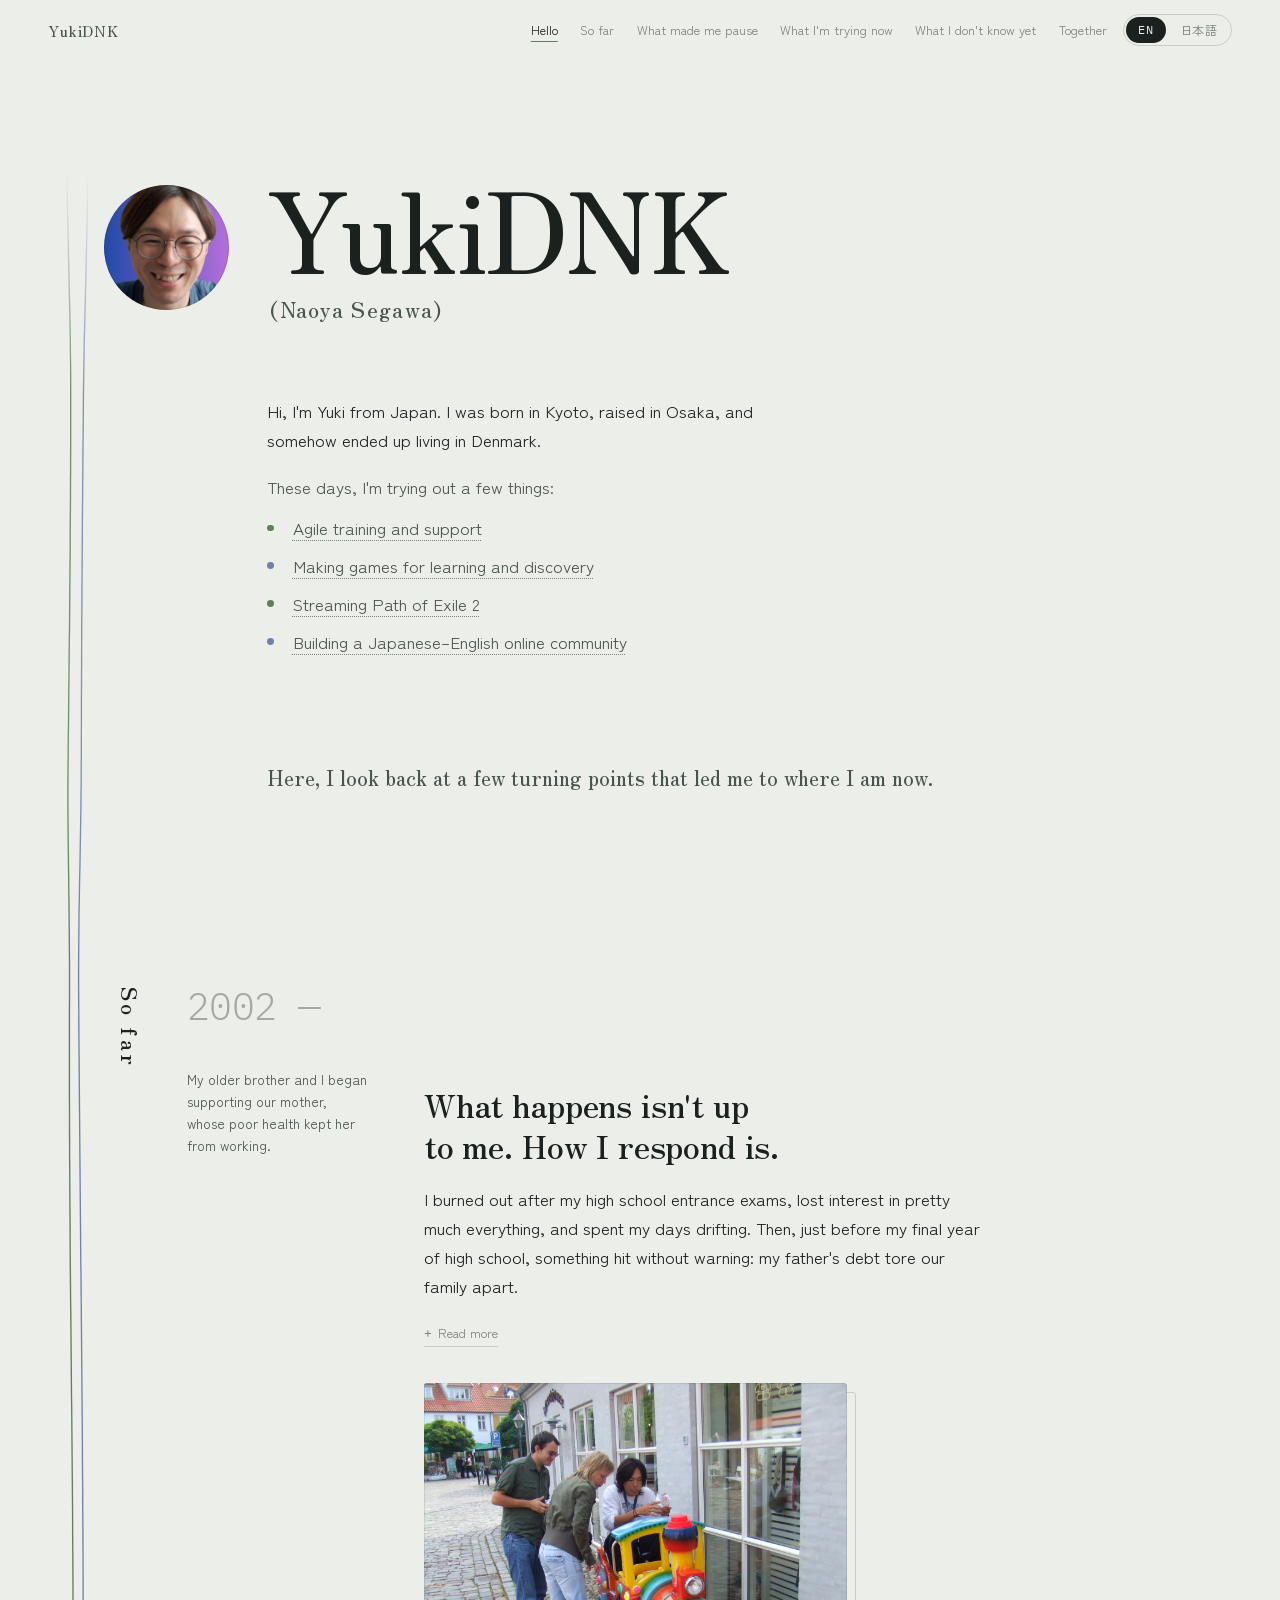
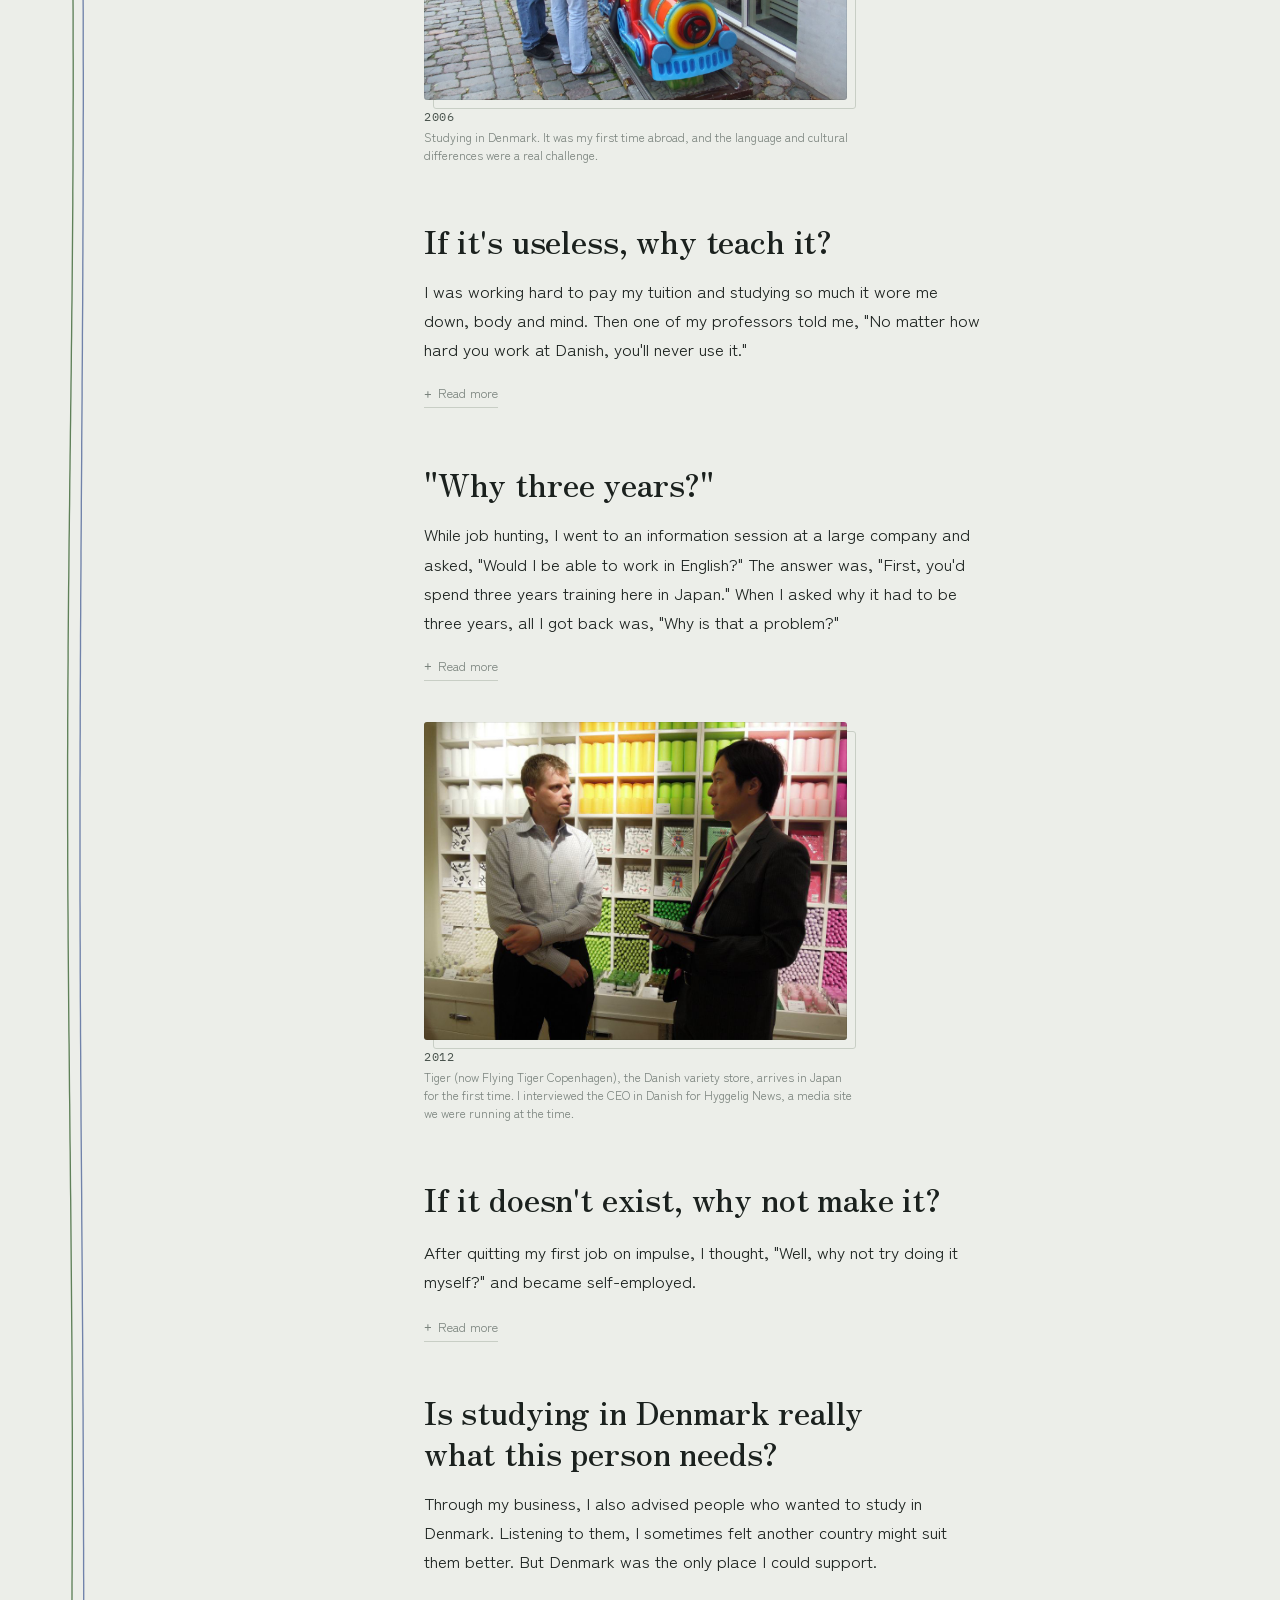
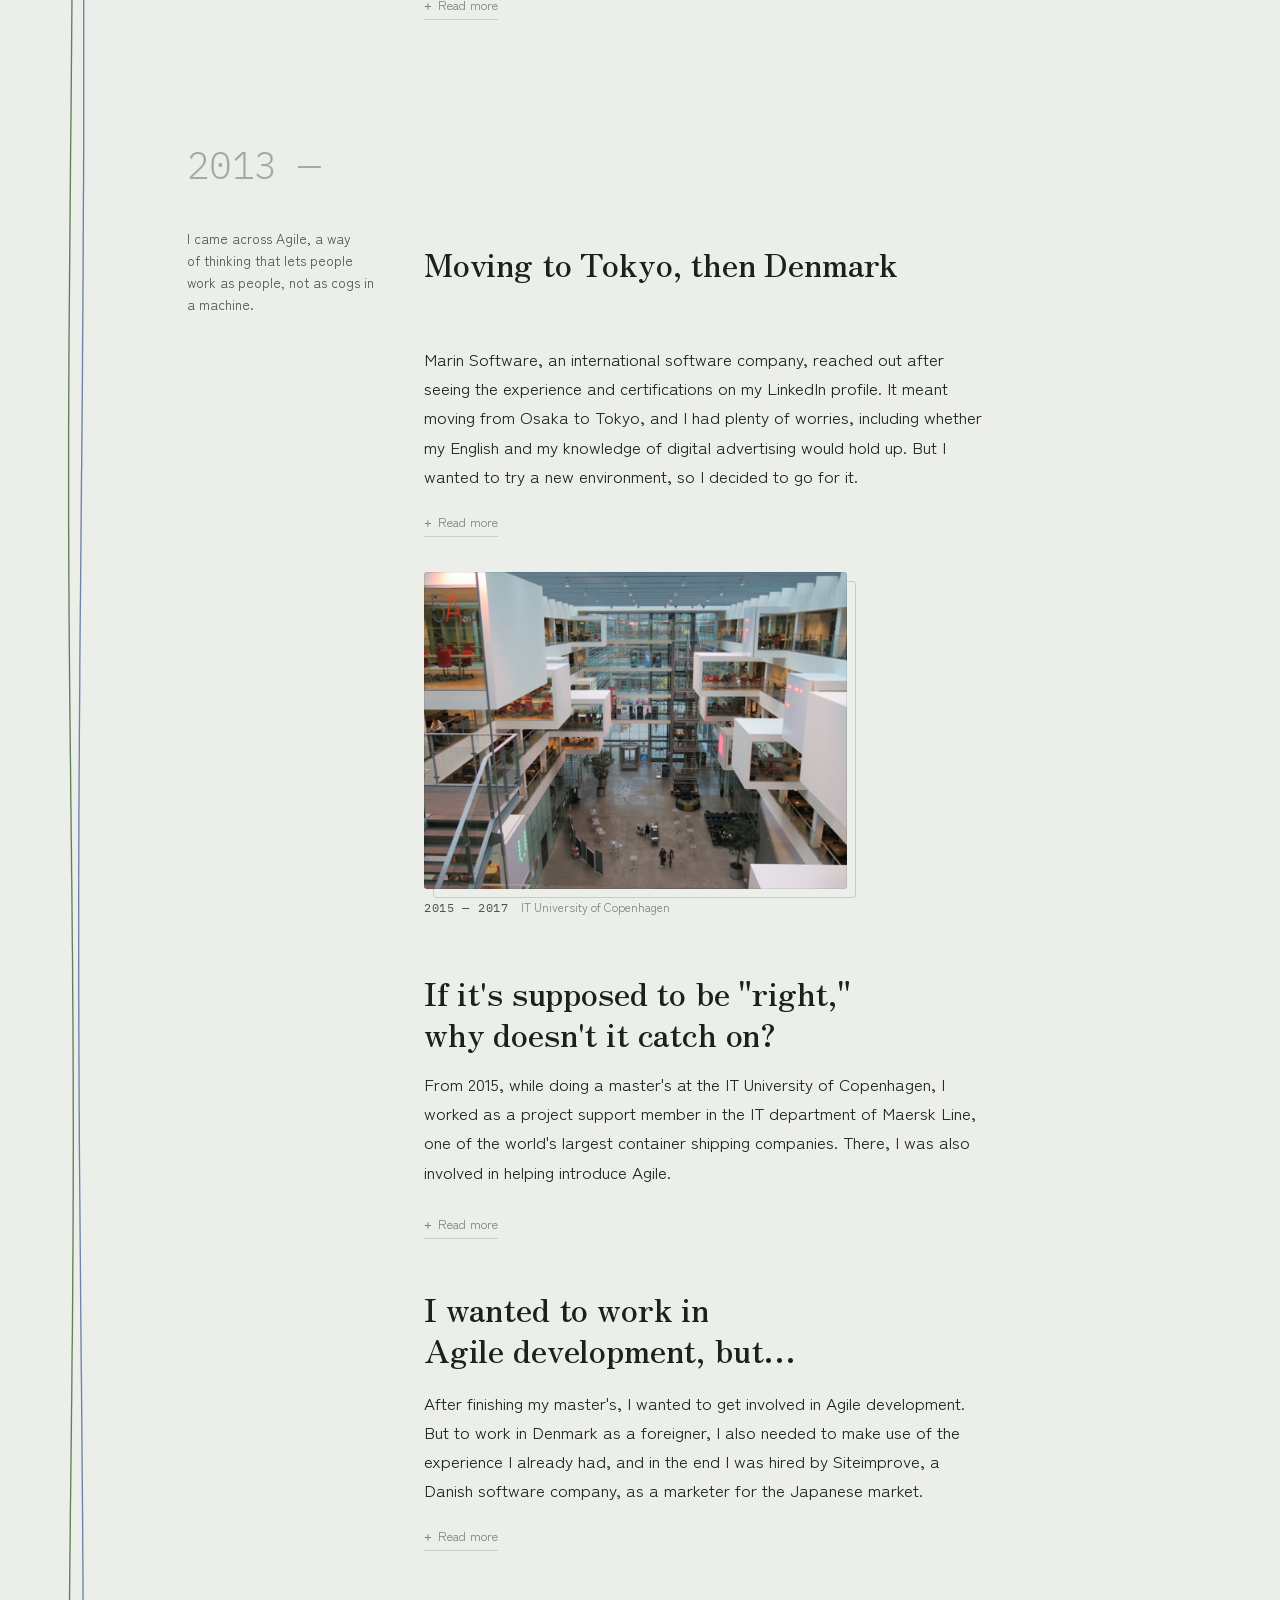
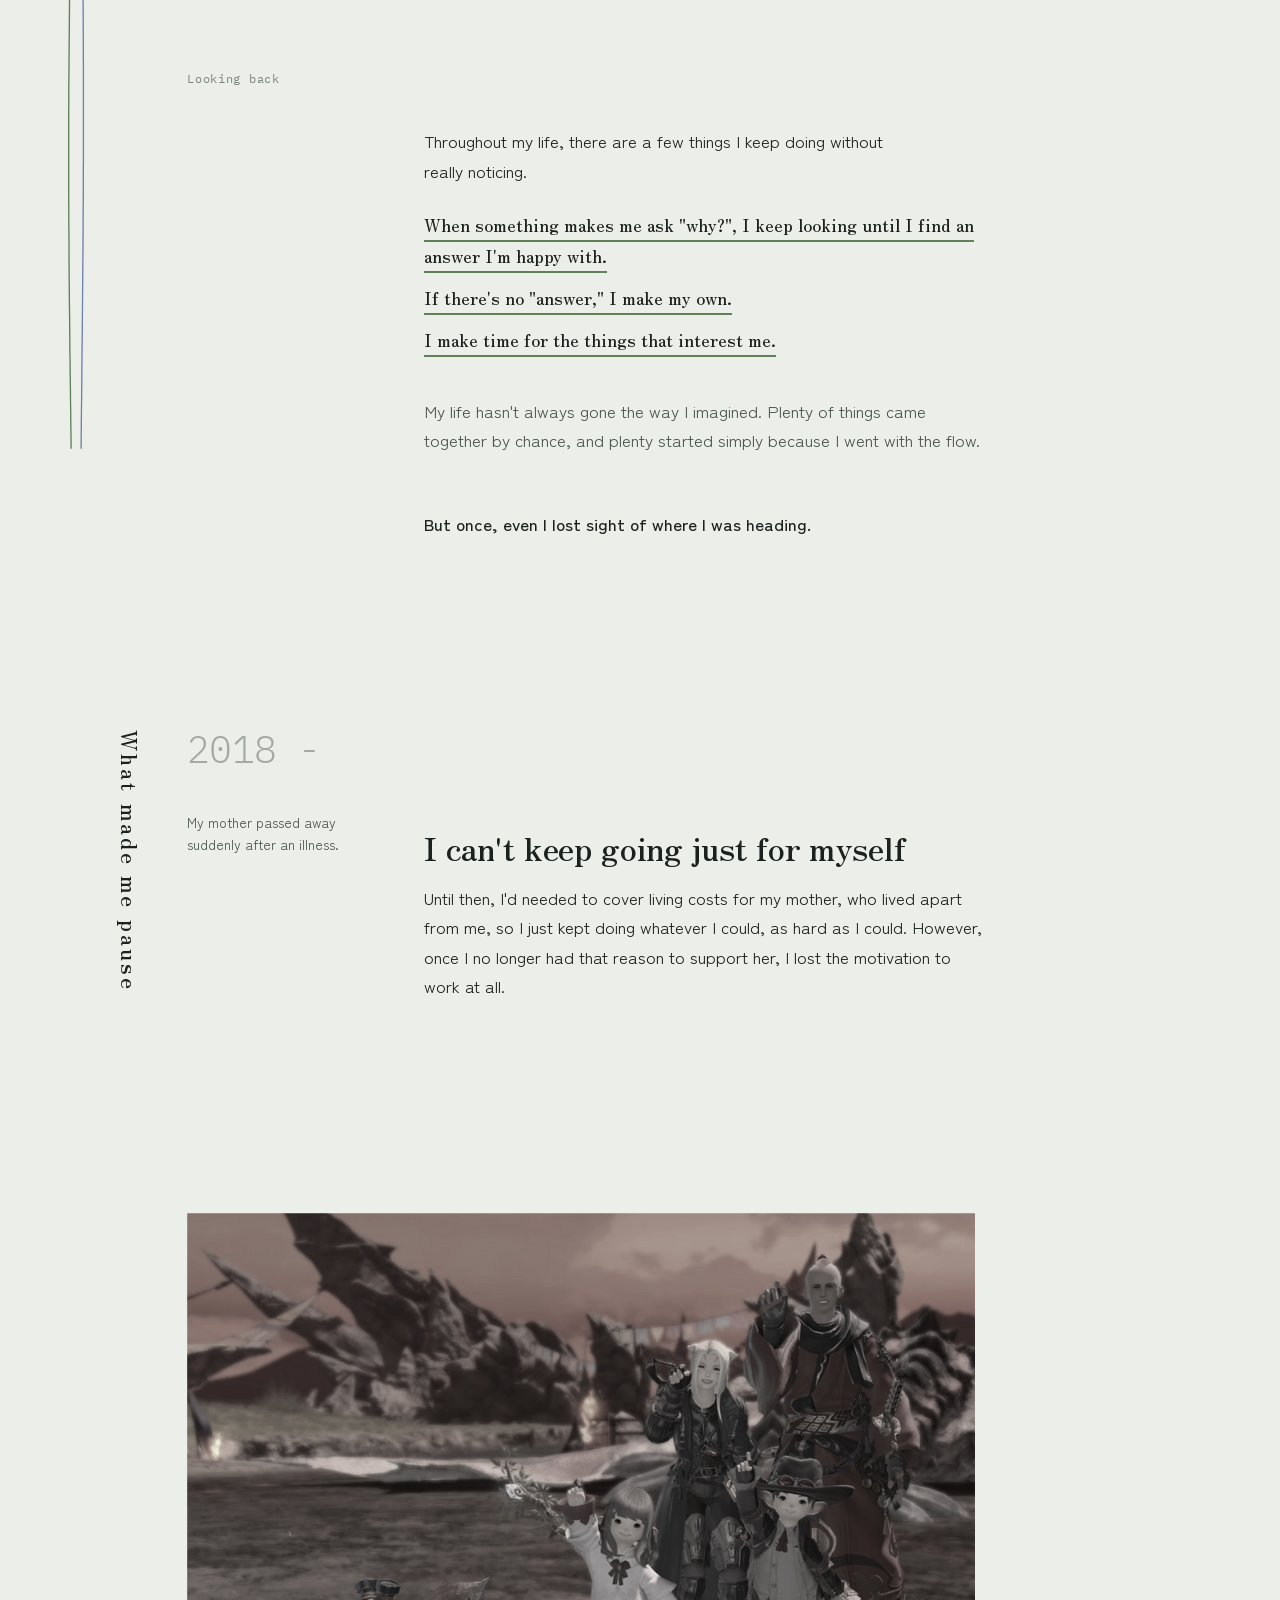
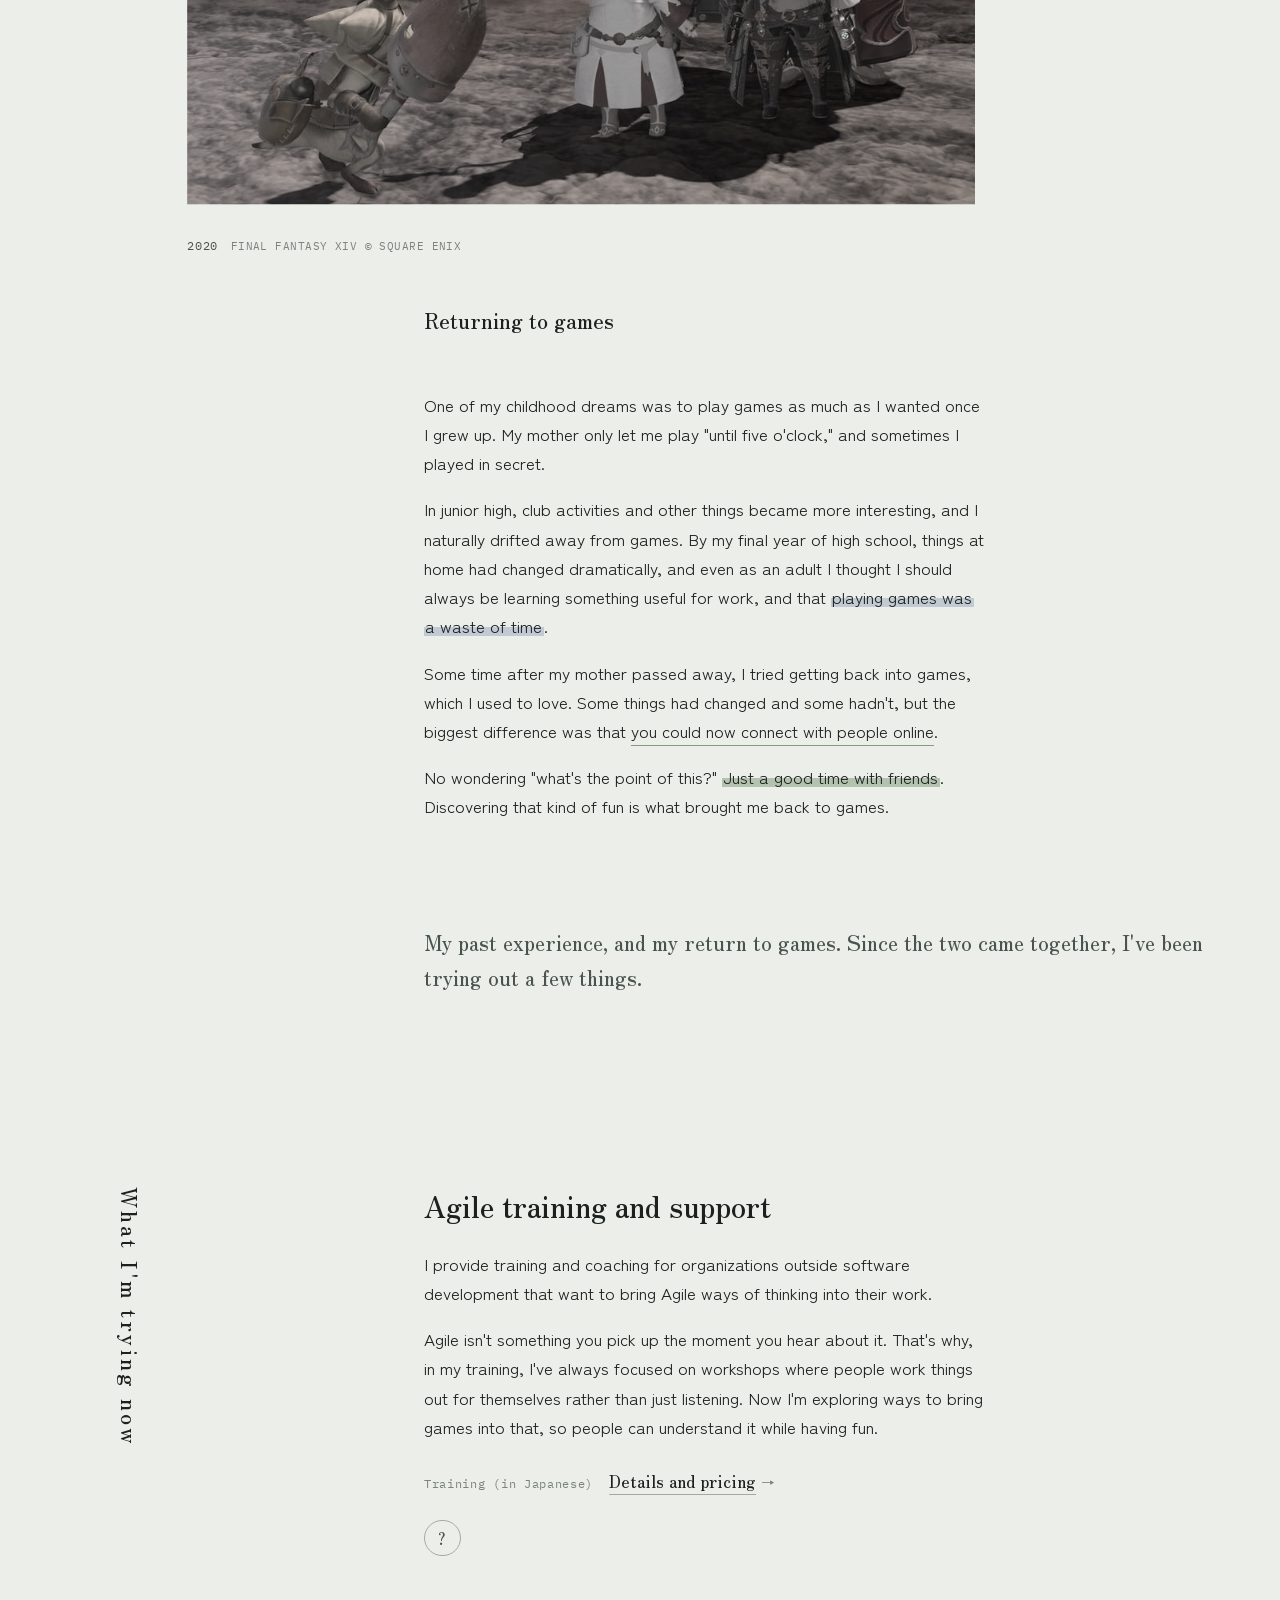
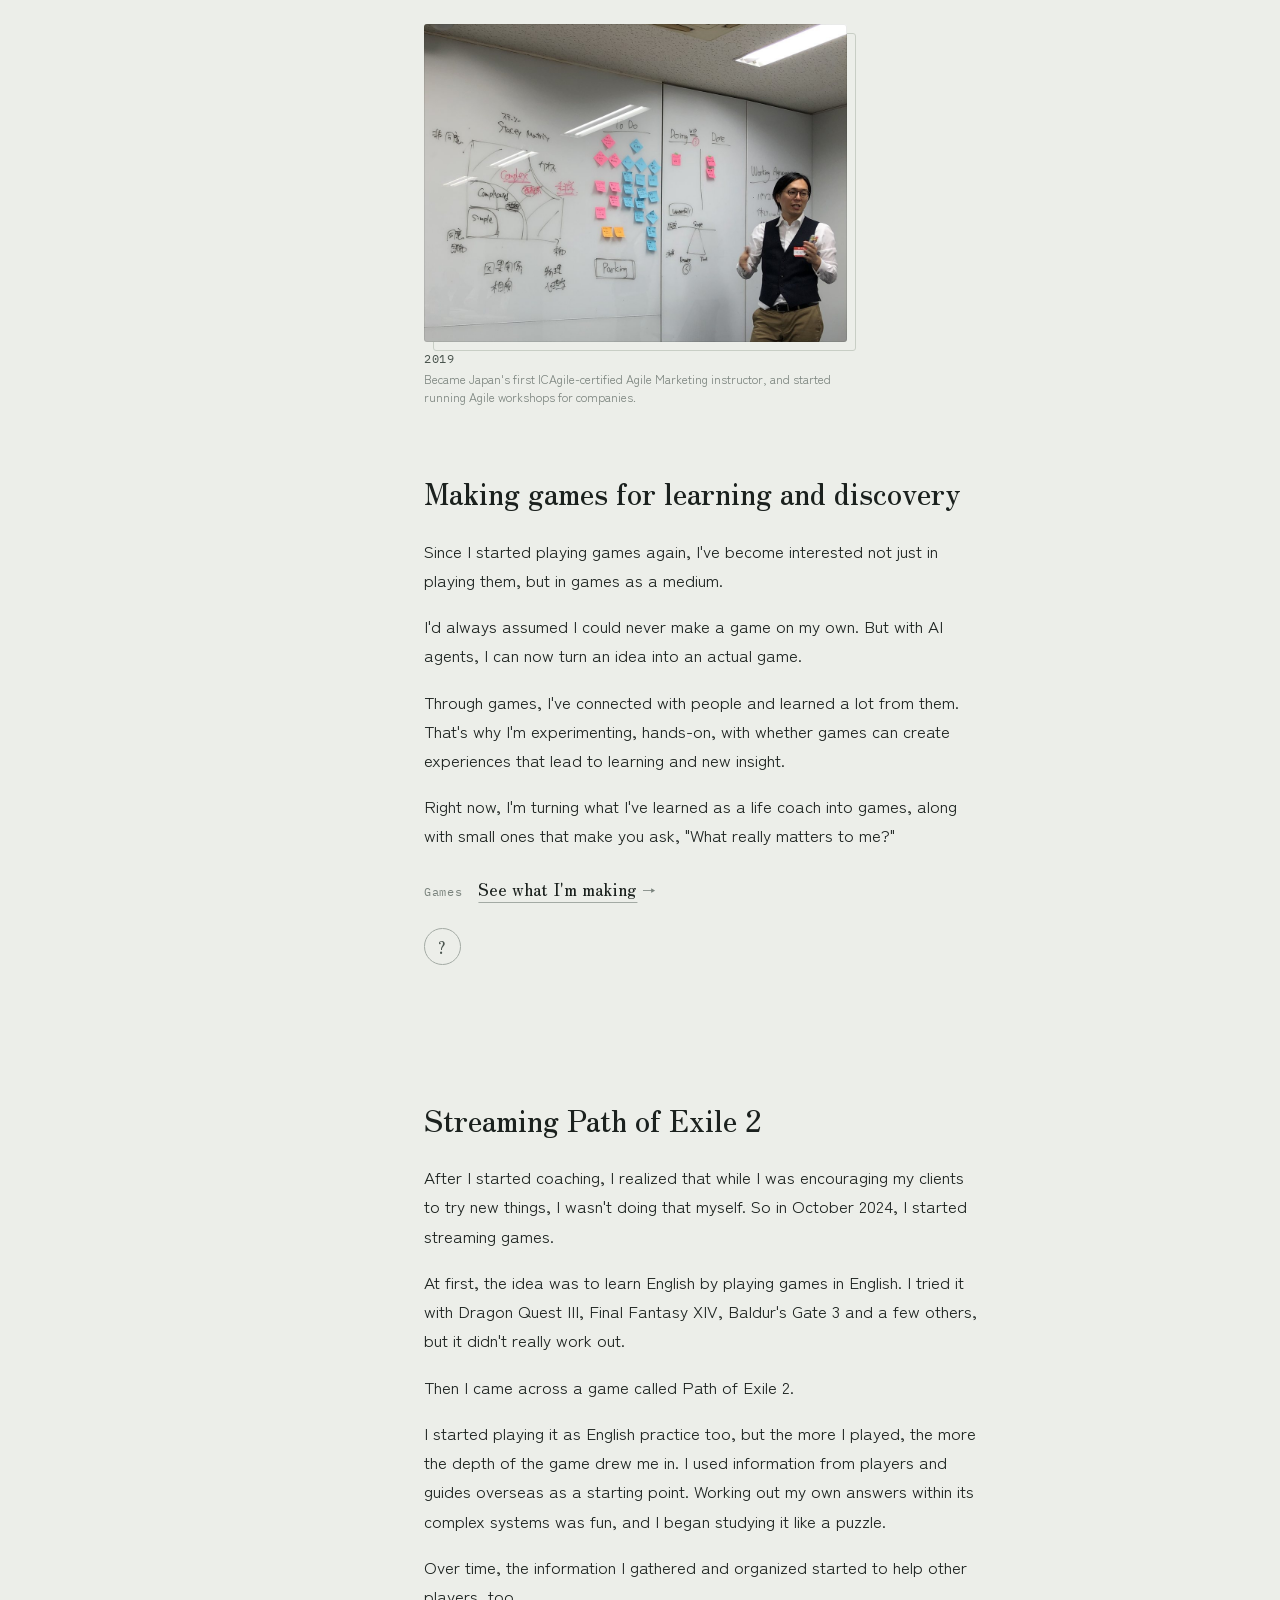
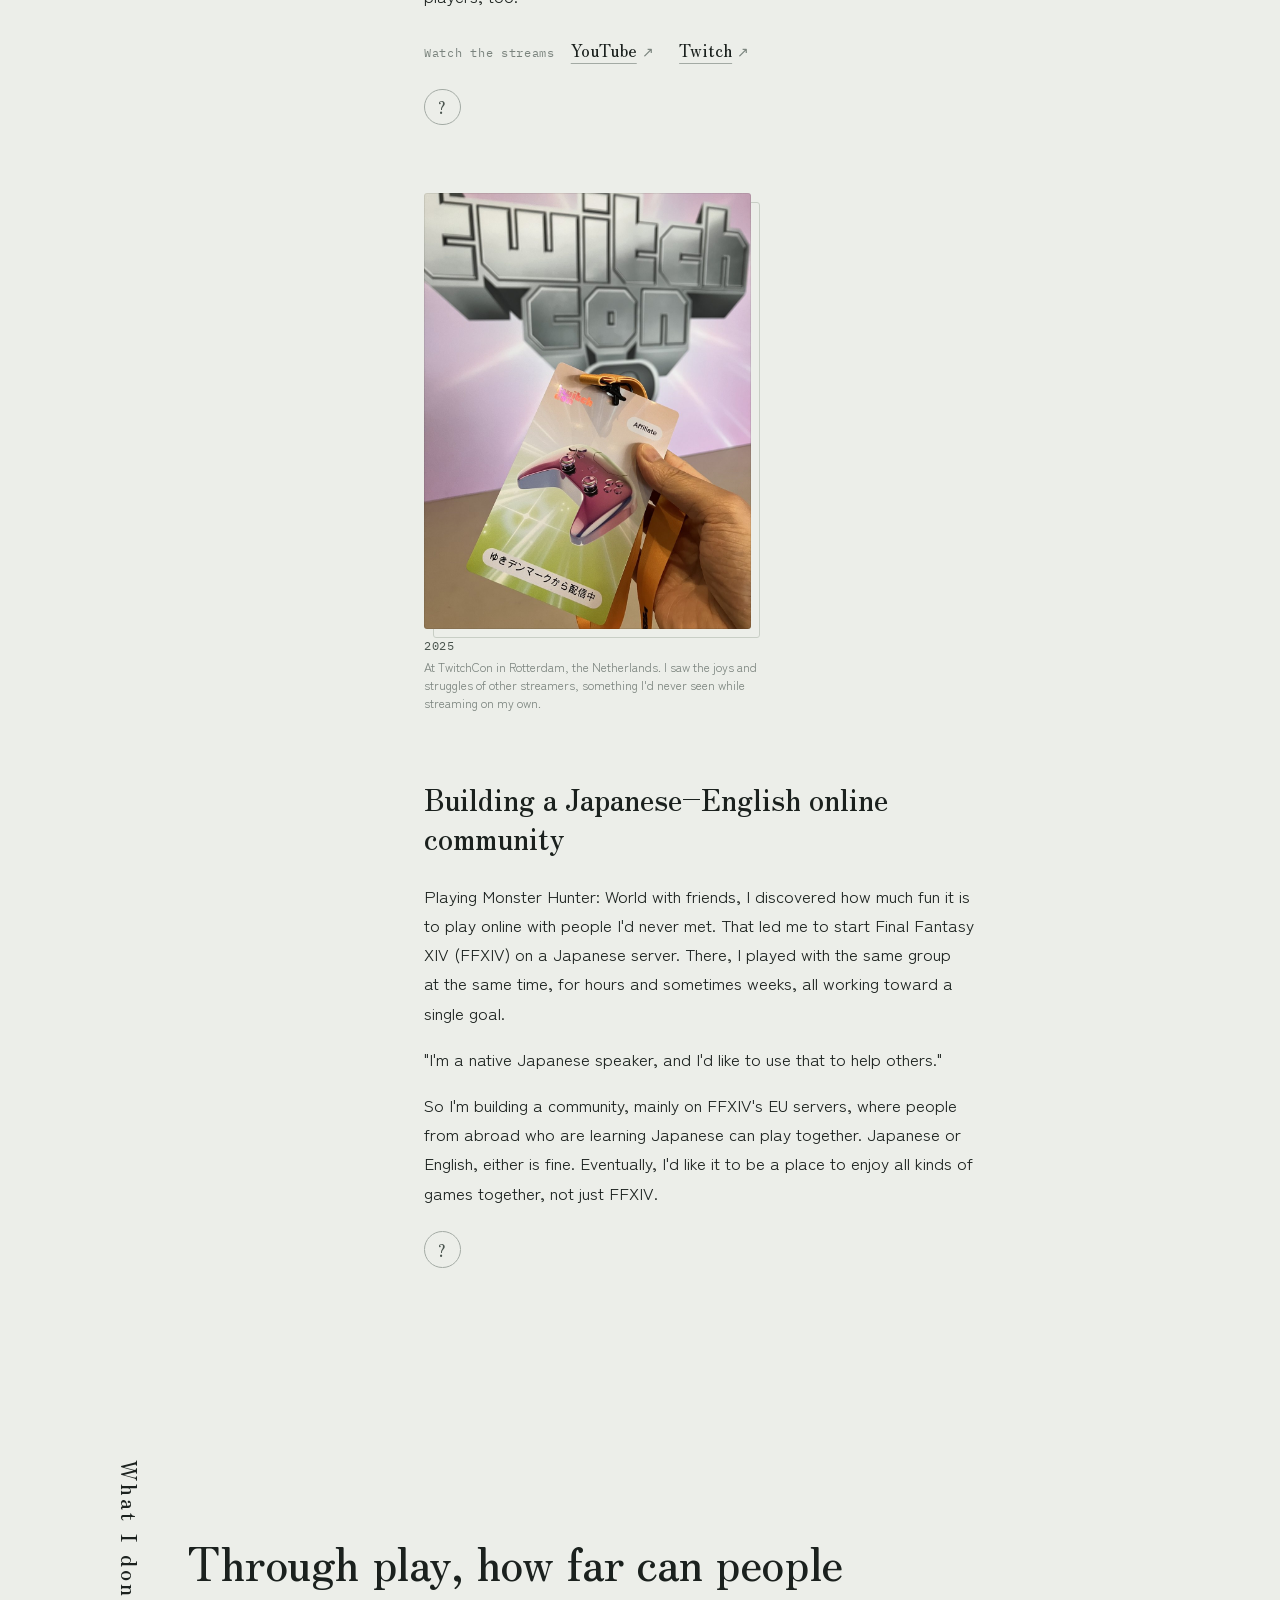
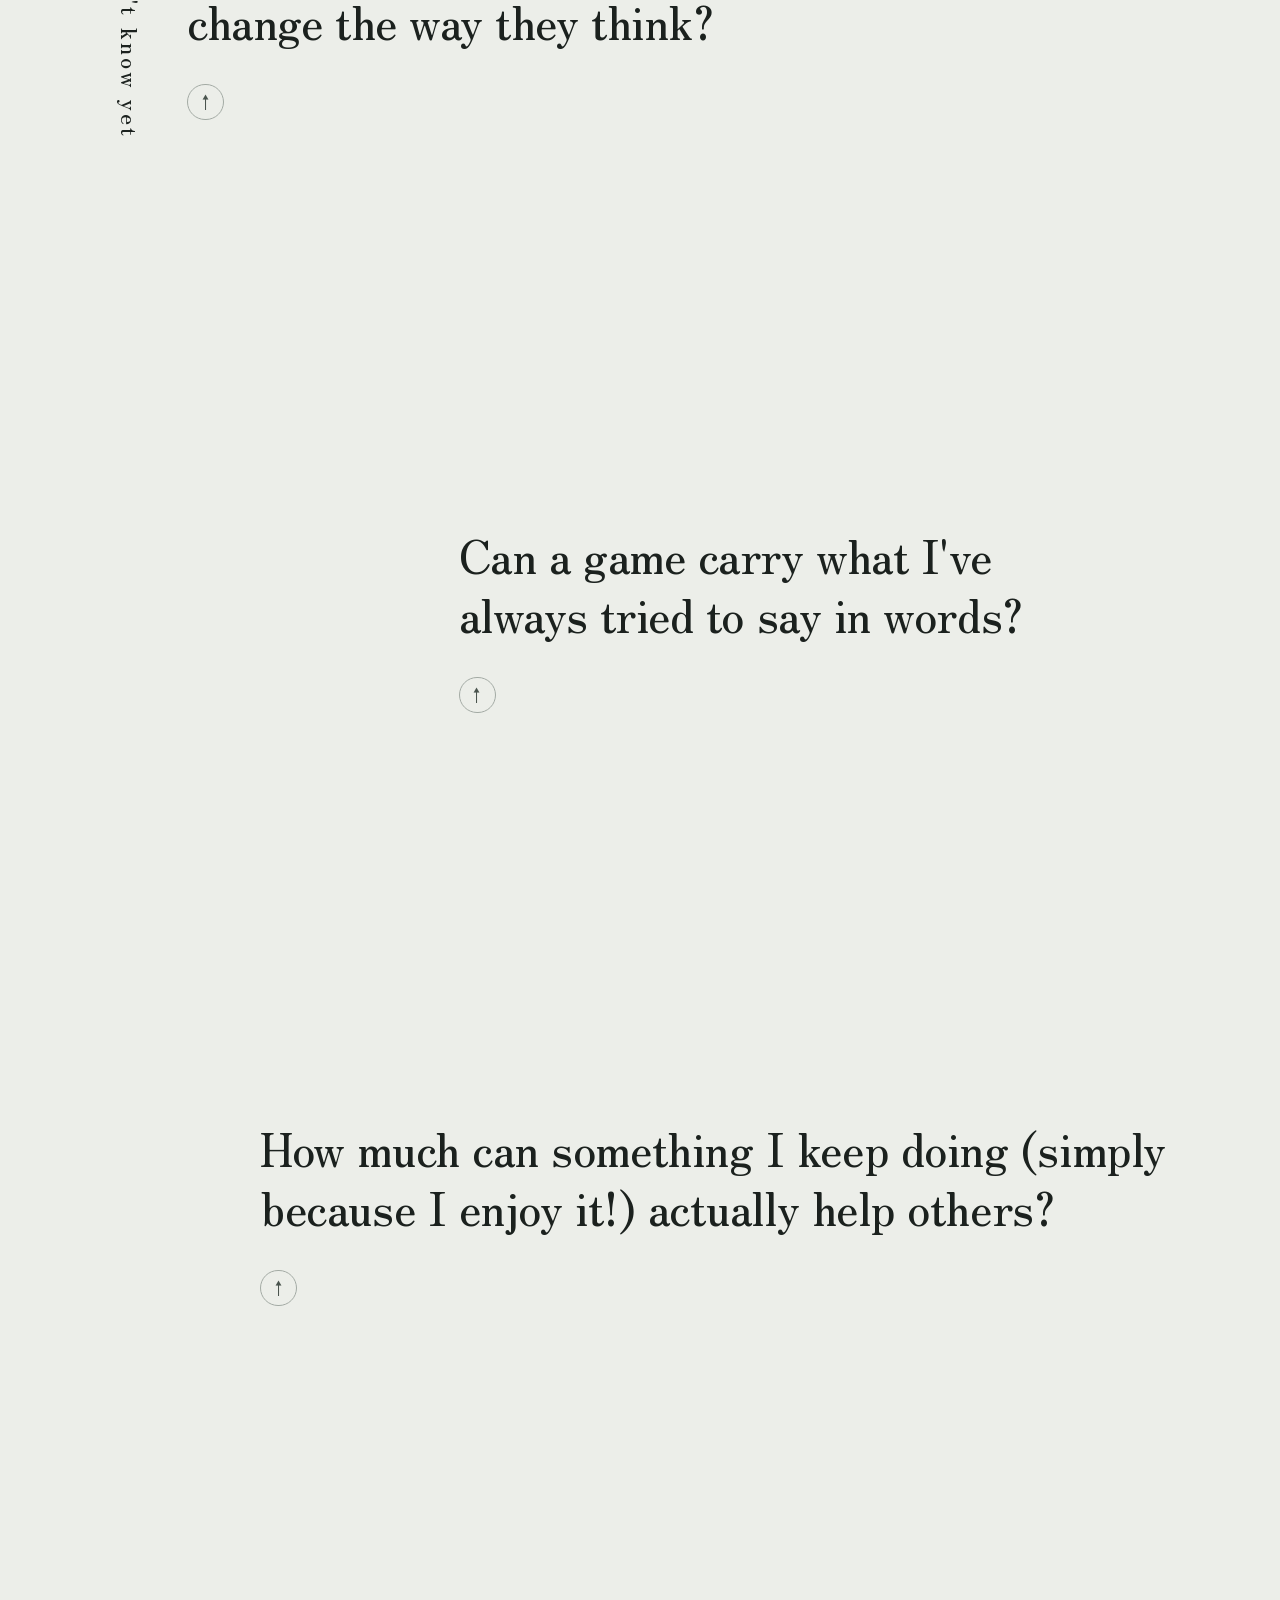
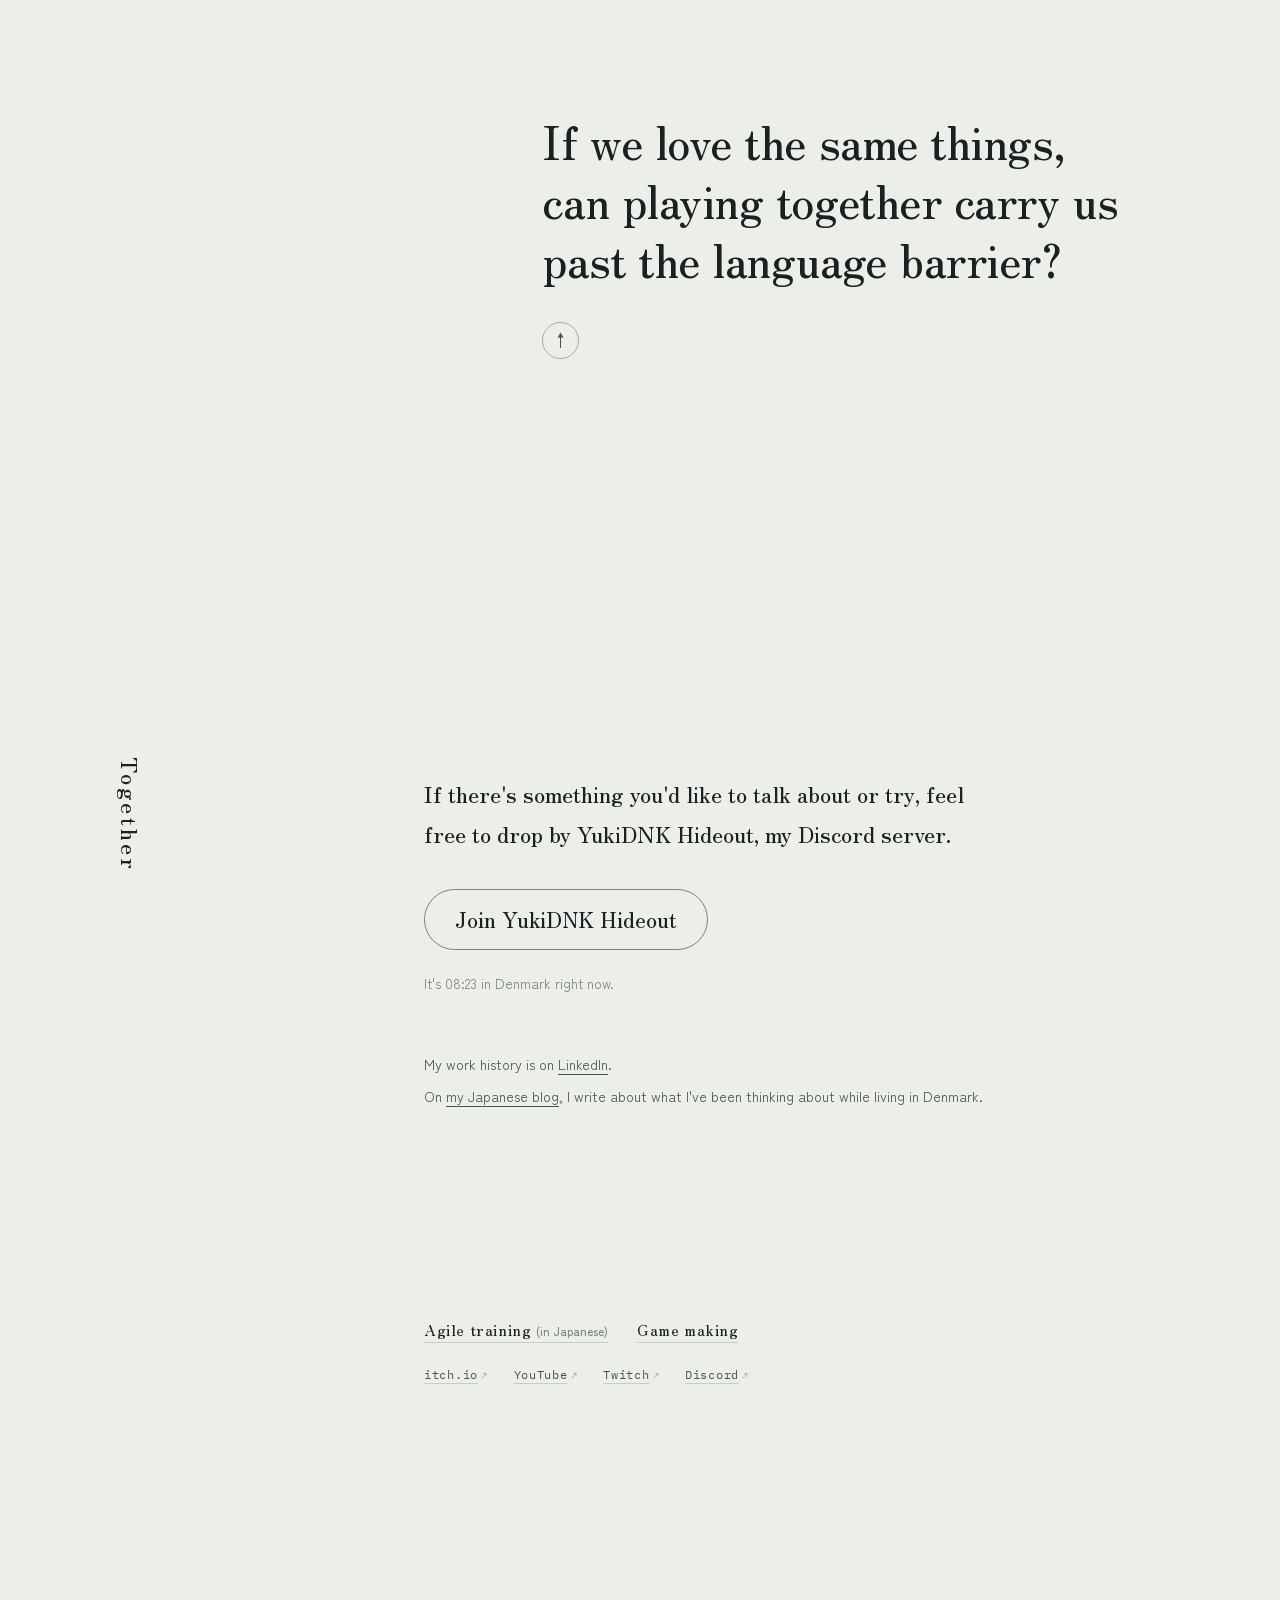
==== index.html @ 58c45dcc "テキスト修正" ====
<!doctype html>
<html lang="en" data-lang="en">
<head>
<meta charset="utf-8">
<meta name="viewport" content="width=device-width, initial-scale=1, viewport-fit=cover">
<title>YukiDNK</title>
<meta name="description" content="デンマーク在住、YukiDNKのウェブサイト。YukiDNK's website. Based in Denmark. Agile training, game making, streaming, and building a Japanese–English community.">
<meta property="og:type" content="website">
<meta property="og:site_name" content="YukiDNK">
<meta property="og:locale" content="ja_JP">
<meta property="og:locale:alternate" content="en_US">
<meta property="og:title" content="YukiDNK">
<meta property="og:description" content="デンマーク在住、YukiDNKのウェブサイト。YukiDNK's website. Based in Denmark. Agile training, game making, streaming, and building a Japanese–English community.">
<meta property="og:url" content="https://yukidnk.github.io/">
<meta property="og:image" content="https://yukidnk.github.io/assets/img/yukidnk-og.png">
<meta property="og:image:width" content="1200">
<meta property="og:image:height" content="630">
<meta property="og:image:alt" content="YukiDNK">
<meta name="twitter:card" content="summary_large_image">
<link rel="icon" type="image/png" sizes="64x64" href="assets/img/yukidnk-favicon.png">
<link rel="icon" type="image/png" sizes="192x192" href="assets/img/yukidnk-favicon-192.png">
<link rel="apple-touch-icon" sizes="180x180" href="assets/img/yukidnk-apple-touch.png">
<link rel="preconnect" href="https://fonts.googleapis.com">
<link rel="preconnect" href="https://fonts.gstatic.com" crossorigin>
<link rel="stylesheet" href="https://fonts.googleapis.com/css2?family=IBM+Plex+Mono:wght@300;400&family=Zen+Kaku+Gothic+New:wght@400;500;700&family=Zen+Old+Mincho:wght@500;600&display=swap">
<link rel="stylesheet" href="assets/css/style.css">
<script>(function(){var l=null;try{l=localStorage.getItem('ns-lang')}catch(e){}if(l!=='ja'&&l!=='en'){l='en'}var r=document.documentElement;r.setAttribute('data-lang',l);r.lang=l;})();</script>
<script src="assets/js/main.js" defer></script>
</head>
<body>

<header class="top" id="top">
  <a class="mark" href="#now">YukiDNK</a>
  <nav class="toc" aria-label="Sections">
    <button class="toc-btn" type="button" aria-expanded="false" aria-controls="toc-list"><span lang="ja">目次</span><span lang="en">Contents</span></button>
    <ol class="toc-list" id="toc-list">
      <li><a href="#now"><span lang="ja">はじめに</span><span lang="en">Hello</span></a></li>
      <li><a href="#so-far"><span lang="ja">これまで</span><span lang="en">So far</span></a></li>
      <li><a href="#changed"><span lang="ja">立ち止まるきっかけ</span><span lang="en">What made me pause</span></a></li>
      <li><a href="#trying"><span lang="ja">今、試していること</span><span lang="en">What I'm trying now</span></a></li>
      <li><a href="#unknown"><span lang="ja">まだ分からないこと</span><span lang="en">What I don't know yet</span></a></li>
      <li><a href="#together"><span lang="ja">一緒に</span><span lang="en">Together</span></a></li>
    </ol>
  </nav>
  <div class="lang" role="group" aria-label="Language / 言語">
    <button type="button" data-set-lang="en" aria-pressed="true" lang="en" class="keep">EN</button>
    <button type="button" data-set-lang="ja" aria-pressed="false" lang="ja" class="keep ja">日本語</button>
  </div>
</header>

<div class="story">
<svg class="threads" aria-hidden="true" focusable="false"></svg>

<main>

<!-- ============ SECTION 1　今の自分 ============ -->
<section class="hero" id="now" aria-labelledby="name">

  <div class="hero-grid">
  <img class="avatar" src="assets/img/yukidnk.png" width="300" height="300" alt="YukiDNK" fetchpriority="high">
  <h1 class="name" id="name" data-x=".9" data-sep="40" data-op="0"><span class="hn">YukiDNK</span><span class="rn"><span lang="ja">（瀬川直矢 / Naoya Segawa）</span><span lang="en">(Naoya Segawa)</span></span></h1>


  <div class="lead" lang="ja" data-x=".88" data-sep="26" data-op=".85">
    <p>はじめまして。京都生まれ、大阪育ちで、気づけばデンマークに住んでいるゆきです。</p>
    <p class="now-intro">今はこんなことを試しています。</p>
    <ul class="doing">
      <li><a class="act" href="#agile">アジャイルの研修と支援</a></li>
      <li><a class="act" href="#making">学びや気づきが生まれるゲームづくり</a></li>
      <li><a class="act" href="#poe2">Path of Exile 2の配信</a></li>
      <li><a class="act" href="#community">日英オンラインコミュニティづくり</a></li>
    </ul>
  </div>
  <div class="lead" lang="en" data-x=".88" data-sep="26" data-op=".85">
<p>Hi, I'm Yuki from Japan. I was born in Kyoto, raised in Osaka, and somehow ended up living in Denmark.</p>
    <p class="now-intro">These days, I'm trying out a few things:</p>
    <ul class="doing">
      <li><a class="act" href="#agile">Agile training and support</a></li>
      <li><a class="act" href="#making">Making games for learning and discovery</a></li>
      <li><a class="act" href="#poe2">Streaming Path of Exile 2</a></li>
      <li><a class="act" href="#community">Building a Japanese–English online community</a></li>
    </ul>
  </div>
  </div>

  <p class="handoff" data-x=".88" data-sep="26" data-op=".85"><span lang="ja">ここでは、今の自分につながるいくつかの転機を振り返ってみます。</span><span lang="en">Here, I look back at a few turning points that led me to where I am now.</span></p>
</section>


<!-- ============ SECTION 2　これまで ============ -->
<section class="sec past" id="so-far" aria-labelledby="h-past">
  <h2 class="sh" id="h-past"><span lang="ja">これまで</span><span lang="en">So far</span></h2>
  <div class="sbody">

  <!-- 2-1 -->
  <div class="era grid2" data-sep="9">
    <p class="yr"><span class="yr-n">2002 — </span></p>

    <div class="ev">
      <p lang="ja">兄と二人で、体が弱く働けない母を支える生活が始まりました。</p>
      <p lang="en">My older brother and I began supporting our mother, whose poor health kept her from working.</p>
    </div>

    <div class="tx" lang="ja">
      <p class="q-text">起こった出来事にどう対応するかは自分次第</p>
      <p>高校受験で燃え尽きて、何もやる気が起きず、ダラダラ過ごす日々。そんな中、高校三年生になる直前に「父親の借金で家庭が崩壊する」という出来事が突然起きました。</p>
    </div>
    <div class="tx" lang="en">
      <p class="q-text">What happens isn't up to me. How I respond is.</p>
      <p>I burned out after my high school entrance exams, lost interest in pretty much everything, and spent my days drifting. Then, just before my final year of high school, something hit without warning: my father's debt tore our family apart.</p>
    </div>

    <details class="more more-solo">
      <summary><span class="plus" aria-hidden="true"></span><span lang="ja">もう少し読む</span><span lang="en">Read more</span></summary>
      <div class="body">
      <p lang="ja">「理不尽だなと思う状況に文句だけ言っていても仕方がない。自分にできることをするしかない」</p>
      <p lang="ja">この頃からそう考えるようになりました。</p>
      <p lang="en">"There's no point just complaining about how unfair things are. I'll just have to do what I can."</p>
      <p lang="en">That's when I started seeing things that way.</p>
      <p lang="ja">周りに相談できる大人もいなかったので、「良い仕事に就くには大学に行く必要があるだろう」と考えました。そこでアルバイトをしながら自宅で浪人生活を送り、奨学金を使って大学へ進学。幸せな国として知られる北欧に興味があったので、デンマーク語を専攻し、在学中にデンマークに留学しました。</p>
      <p lang="en">There were no adults around I could turn to, and I figured I'd need a university degree to get a good job. So I spent a year studying at home for the entrance exams while working part-time, and went to university on a scholarship. I'd become curious about the Nordic countries, often called the happiest in the world, so I majored in Danish and spent time studying in Denmark while I was at university.</p>
      </div>
    </details>

    <figure class="ph ph--m ph--2006">
    <div class="win"><div class="clip">
      <img src="assets/img/2006-denmark.jpg" width="1400" height="1050" loading="lazy" alt=""
        data-alt-ja="2006年、デンマーク留学中。石畳の通りで子ども用の汽車の乗り物に座っている" data-alt-en="Denmark, 2006: sitting on a children's train ride on a cobbled street">
    </div></div>
    <figcaption><span class="y">2006</span><span lang="ja">デンマーク留学中の一コマ。初めての海外で長期留学は大変でした。</span><span lang="en">Studying in Denmark. It was my first time abroad, and the language and cultural differences were a real challenge.</span></figcaption>
    </figure>

    <div class="q">
      <p class="q-text"><span lang="ja">役に立たないなら、なぜ教えているんだろう</span><span lang="en">If it's useless, why teach it?</span></p>
      <p class="q-note" lang="ja">大学の学費を必死に稼ぎながら、体も心も壊してしまうほど勉強に打ち込んでいました。そんなある日、教授に「デンマーク語なんて頑張っても将来使えないよ」と言われてしまいます。</p>
      <p class="q-note" lang="en">I was working hard to pay my tuition and studying so much it wore me down, body and mind. Then one of my professors told me, "No matter how hard you work at Danish, you'll never use it."</p>
      <details class="more">
        <summary><span class="plus" aria-hidden="true"></span><span lang="ja">もう少し読む</span><span lang="en">Read more</span></summary>
        <div class="body">
      <p lang="ja">就職活動で役に立たないのは事実です。親切心から言ってくれたのかもしれません。でも当時は悔しくて、「なんでこの人は、役に立たないと思っているものを教えて、お金をもらって平気なんだろう」と感じていました。</p>
      <p lang="en">It was true that Danish wouldn't help much with job hunting. Maybe he meant it kindly, but it stung at the time, and I kept thinking: how can he be fine getting paid to teach something he thinks is useless?</p>
        </div>
      </details>
    </div>
    
    <div class="q">
      <p class="q-text"><span lang="ja">「なぜ"3年"なんですか？」</span><span lang="en">"Why three years?"</span></p>
      <p class="q-note" lang="ja">就職活動中、大企業の説明会で「英語を使いながら働くことはできますか」と質問すると、「まずは国内で3年は修行をしてから」という答え。なぜ"3年"なのかと聞いても、返ってきたのは「なぜそれじゃダメなんですか？」という言葉だけでした。</p>
      <p class="q-note" lang="en">While job hunting, I went to an information session at a large company and asked, "Would I be able to work in English?" The answer was, "First, you'd spend three years training here in Japan." When I asked why it had to be three years, all I got back was, "Why is that a problem?"</p>
      <details class="more">
        <summary><span class="plus" aria-hidden="true"></span><span lang="ja">もう少し読む</span><span lang="en">Read more</span></summary>
        <div class="body">
          <p lang="ja">結局その場で納得できる理由は聞けませんでした。そこで選んだのが、すぐに仕事を任せてもらえそうな輸出入の中小企業です。通訳や翻訳、商品探しや販売をしていましたが、社長のやり方と自分の考えが合わないことが多くありました。そして次の仕事も決めないまま、1年ほどで辞めてしまいます。</p>
          <p lang="en">In the end, I never heard a reason that made sense to me. That experience is what led me to join a small import-export company, where I thought I'd be given real responsibility right away. I did interpreting, translation, product sourcing and sales, but I often disagreed with the owner's way of doing things. After about a year, I quit, without even having another job lined up.</p>
        </div>
      </details>
    </div>

    <figure class="ph ph--m ph--2012">
    <div class="win"><div class="clip">
      <img src="assets/img/2012-hyggelig-news.jpg" width="960" height="720" loading="lazy" alt=""
        data-alt-ja="2012年、Tigerの店内で社長にデンマーク語でインタビューしている" data-alt-en="2012: interviewing Tiger's CEO in Danish, inside the shop">
    </div></div>
    <figcaption><span class="y">2012</span><span lang="ja">デンマークの雑貨屋Tiger（現フライングタイガーコペンハーゲン）初来日。当時運営していたメディア「北欧ヒュゲリニュース」の取材で、社長にデンマーク語でインタビュー。</span><span lang="en">Tiger (now Flying Tiger Copenhagen), the Danish variety store, arrives in Japan for the first time. I interviewed the CEO in Danish for Hyggelig News, a media site we were running at the time.</span></figcaption>
    </figure>



    <div class="tx" lang="ja" data-sep="20">
      <p class="q-text">ないなら自分でつくってみよう</p>
      <p>勢いで会社を辞めたのをきっかけに、「こうなったら一度自分でやってみよう」と個人事業主としての生活を始めました。</p>
    </div>
    <div class="tx" lang="en" data-sep="20">
      <p class="q-text">If it doesn't exist, why not make it?</p>
      <p>After quitting my first job on impulse, I thought, "Well, why not try doing it myself?" and became self-employed.</p>
    </div>
    <details class="more more-solo">
      <summary><span class="plus" aria-hidden="true"></span><span lang="ja">もう少し読む</span><span lang="en">Read more</span></summary>
      <div class="body">
      <p lang="ja">2009年に始めた個人事業のうち、いくつかは「北欧ヒュゲリジャパン」という組織として続けることになり、2013年にはNPO法人に。</p>
            <p lang="ja">活動を始めたのは二つの思いからです。</p>
        <p lang="ja">「大学で一生懸命学んだことを使う場所がないなら、自分でつくればいい」<br>「お金を稼ぐための仕事とは別に、自分がやりたいことに打ち込む時間と環境がほしい」</p>
        <p lang="en">Some of the work I started when I became self-employed in 2009 continued as an organization called Hyggelig Japan, which became a registered non-profit in 2013.</p>
        <p lang="en">I started it with two things in mind: if there was nowhere to use what I'd worked so hard to learn at university, I'd make one myself; and I wanted time and a place to pursue what I really cared about outside of work.</p>
        <p lang="ja">ありがたいことに仲間が集まり、多いときには国籍もさまざまな15人以上のメンバーが在籍。北欧の文化について記事を書いたり、異文化交流イベントを開いたり。メンバーが仕事とは別に「自分がやってみたいこと」を試せるプロジェクトも運営していました。</p>
        <p lang="en">Thankfully, people joined. At its peak we had more than 15 members from many different countries. We wrote articles about Nordic culture and held cross-cultural events. I also set up projects where members could try something they wanted to do outside their jobs.</p>
      </div>
    </details>

    <div class="q">
      <p class="q-text"><span lang="ja">この人に必要なのはデンマーク留学なんだろうか</span><span lang="en">Is studying in Denmark really what this person needs?</span></p>
      
      <p class="q-note" lang="ja">個人事業として留学相談を受けていると、デンマークより別の国のほうが合っていそうな人もいました。しかし自分がサポートできるのはデンマークだけでした。</p>
      <p class="q-note" lang="en">Through my business, I also advised people who wanted to study in Denmark. Listening to them, I sometimes felt another country might suit them better. But Denmark was the only place I could support.</p>
      <details class="more">
        <summary><span class="plus" aria-hidden="true"></span><span lang="ja">もう少し読む</span><span lang="en">Read more</span></summary>
        <div class="body">
          <p lang="ja">この経験から、もっと広い選択肢を扱える留学エージェントに興味を持ち、2011年に「ECC海外留学センターLET'S」の留学カウンセラーに応募しました。個人事業のためにWebマーケティングを独学で実践していたので、面接では応募先のサイトの改善点を提案。その結果、入社してしばらくするとマーケティング全般を任せてもらえるようになりました。</p>
          <p lang="en">This got me interested in study-abroad agencies offering a wider range of options, and in 2011 I applied for a study-abroad counselor position at ECC International Study Abroad Division. I'd been learning web marketing on my own and putting it into practice in my own business, so during the interview, I suggested some improvements to their website. As it turned out, a while after joining, I was put in charge of their marketing as a whole.</p>
        </div>
      </details>
    </div>
  </div>

  <!-- 2-2 -->
  <div class="era grid2" data-sep="15">
    <p class="yr"><span class="yr-n">2013 — </span></p>

    <div class="ev" data-sep="14">
      <p lang="ja">歯車としてではなく、人らしく働こうとする「アジャイル」という考え方に出会いました。</p>
      <p lang="en">I came across Agile, a way of thinking that lets people work as people, not as cogs in a machine.</p>
    </div>
  

    <div class="tx">
      <p class="q-text"><span lang="ja">拠点を東京、そしてデンマークへ</span><span lang="en">Moving to Tokyo, then Denmark</span></p>
    </div>

    <div class="tx">
      <p lang="ja">LinkedInに載せていた経験や資格がきっかけで、外資系のソフトウェア企業「Marin Software」から声をかけてもらいました。大阪から東京へ引っ越すうえに、英語力やデジタル広告の知識が通用するのかなど、不安もたくさん。それでも新しい環境に挑戦してみたくて、飛び込みました。</p>
      <p lang="en">Marin Software, an international software company, reached out after seeing the experience and certifications on my LinkedIn profile. It meant moving from Osaka to Tokyo, and I had plenty of worries, including whether my English and my knowledge of digital advertising would hold up. But I wanted to try a new environment, so I decided to go for it.</p>
    </div>
    <details class="more more-solo">
      <summary><span class="plus" aria-hidden="true"></span><span lang="ja">もう少し読む</span><span lang="en">Read more</span></summary>
      <div class="body">
        <p lang="ja">本来はeラーニングの英語コンテンツづくりが主な仕事のはずでした。でも日本語版の翻訳があまりにもひどかったので、直すべきだと上司を説得。ここでもまた採用された職種とは違う仕事をすることになりました。いろんな驚きや学びがあった中で、一番印象的だったのは「アジャイル」という考え方と出会えたことです。</p>
        <p lang="en">My main job was supposed to be creating English e-learning content, but the Japanese localization was so poor that I persuaded my manager it needed fixing. Once again, I found myself doing work outside the role I'd been hired for. There were plenty of surprises and lessons, but what stayed with me most was discovering Agile as a way of thinking.</p>
      </div>
    </details>

  <!-- 2-3 -->


    <figure class="ph ph--m ph--2015">
    <div class="win"><div class="clip">
      <img src="assets/img/2015-itu.jpg" width="1400" height="788" loading="lazy" alt=""
        data-alt-ja="コペンハーゲンIT大学の吹き抜け。白い箱のような教室が各階に張り出している" data-alt-en="The atrium of the IT University of Copenhagen, with white box-like rooms jutting out on every floor">
    </div></div>
    <figcaption><span class="y">2015 — 2017</span><span lang="ja">コペンハーゲンIT大学（IT University of Copenhagen）</span><span lang="en">IT University of Copenhagen</span></figcaption>
    </figure>

    <div class="q" data-sep="12">
      <p class="q-text"><span lang="ja">みんなが「良い」と言っているのに、なぜうまく広がらないんだろう</span><span lang="en">If it's supposed to be "right," why doesn't it catch on?</span></p>
      <p class="q-note" lang="ja">2015年からはコペンハーゲンIT大学の修士課程へ。同時に、世界最大級のコンテナ海運会社「Maersk Line」のIT部門で、プロジェクトのサポートメンバーとして働き、アジャイルの導入支援にも関わりました。</p>
      <p class="q-note" lang="en">From 2015, while doing a master's at the IT University of Copenhagen, I worked as a project support member in the IT department of Maersk Line, one of the world's largest container shipping companies. There, I was also involved in helping introduce Agile.</p>
    </div>
    <details class="more more-solo">
      <summary><span class="plus" aria-hidden="true"></span><span lang="ja">もう少し読む</span><span lang="en">Read more</span></summary>
      <div class="body">
        <p lang="ja">組織として「アジャイルを進めていく」と掲げても、実際に広げるのは本当に難しい。このことを研究して、修士論文を書きました。大学院で学んだことが、目の前の組織でそのまま起きている。そう感じる場面は何度もありました。でも分かっていることと、うまく対処できることはまったく別だと、今も感じています。</p>
        <p lang="en">An organization can announce that it's "going Agile," but actually spreading it across the organization is really hard. I researched this and wrote my master's thesis on it. Many times, I felt that what I'd studied was playing out right in front of me. But knowing something and handling it well are two completely different things. I still feel that today.</p>
      </div>
    </details>

    <div class="tx">
      <p class="q-text"><span lang="ja">アジャイル開発の仕事をしてみたかったけれど</span><span lang="en">I wanted to work in Agile development, but…</span></p>
      <p lang="ja">大学院を出た後はアジャイルの開発に関わりたいと思っていました。ただ、デンマークで外国人として働くには、これまでの経験も活かさなければいけません。最終的に、デンマークのソフトウェア会社「Siteimprove」に日本市場担当のマーケターとして採用してもらいました。</p>
      <p lang="en">After finishing my master's, I wanted to get involved in Agile development. But to work in Denmark as a foreigner, I also needed to make use of the experience I already had, and in the end I was hired by Siteimprove, a Danish software company, as a marketer for the Japanese market.</p>
    </div>
        <details class="more more-solo">
      <summary><span class="plus" aria-hidden="true"></span><span lang="ja">もう少し読む</span><span lang="en">Read more</span></summary>
      <div class="body">
        <p lang="ja">マーケティングは最初から目指していた分野ではありませんでした。必要だったから自分で勉強し、実践し、そして周りからもらった機会が重なって、気づいたら長く続いていた、という感じです。その中で学べたこと、面白かったことはたくさんあります。</p>
        <p lang="en">Marketing wasn't a career I aimed for from the start. I learned it because I needed it, put it into practice, and the opportunities people gave me added up. Before I knew it, I'd been doing it for a long time. I learned a lot along the way, and much of it I really enjoyed.</p>
      </div>
    </details>
  </div>

  <!-- 2-4 -->
  <div class="era look grid2" data-sep="14">
    <p class="yr"><span class="yr-s"><span lang="ja">振り返ってみると</span><span lang="en">Looking back</span></span></p>
    <div class="look-body">
      <p lang="ja">これまでの人生で、無意識に何度もやっていることがいくつかあります。</p>
      <p lang="en">Throughout my life, there are a few things I keep doing without really noticing.</p>
      <ul class="habits" lang="ja">
        <li><span>「なぜ？」と思ったら納得できる答えを探し続ける。</span></li>
        <li><span>"答え"がないのであれば、自分でつくる。</span></li>
        <li><span>自分が面白いと思ったことに、ちゃんと時間を使う。</span></li>
      </ul>
      <ul class="habits" lang="en">
        <li><span>When something makes me ask "why?", I keep looking until I find an answer I'm happy with.</span></li>
        <li><span>If there's no "answer," I make my own.</span></li>
        <li><span>I make time for the things that interest me.</span></li>
      </ul>
      <p class="caveat" lang="ja">いつも思い描いたように人生を進めてこられたわけではありません。たまたまつながったことも、なんとなくの流れで始まったことも、たくさんありました。</p>
      <p class="caveat" lang="en">My life hasn't always gone the way I imagined. Plenty of things came together by chance, and plenty started simply because I went with the flow.</p>
      <p class="turning-point" lang="ja">でも一度だけ、そんな自分がどこへ向かえばいいのか分からなくなったことがあります。</p>
      <p class="turning-point" lang="en">But once, even I lost sight of where I was heading.</p>
    </div>
  </div>

  </div>
</section>


<!-- ============ SECTION 3　変わったこと ============ -->
<section class="sec changed" id="changed" aria-labelledby="h-changed" data-sep="6">
  <h2 class="sh" id="h-changed"><span lang="ja">立ち止まるきっかけ</span><span lang="en">What made me pause</span></h2>
  <div class="sbody">


    

  <div class="era grid2" data-sep="15">
    <p class="yr"><span class="yr-n">2018 - </span></p>

    <div class="ev" data-sep="14">
      <p lang="ja">母が突然、病気で他界しました。</p>
      <p lang="en">My mother passed away suddenly after an illness.</p>
    </div>

    <div class="q">
      <p class="q-text"><span lang="ja">自分のためだけじゃ頑張れない</span><span lang="en">I can't keep going just for myself</span></p>
      
      <p class="q-note" lang="ja">それまでは離れて暮らす母の生活費を用意する必要があり、とにかくできることを、できる限り頑張ってきました。でも母を支えるという目的がなくなり、働くこと自体へのモチベーションをなくしてしまいます。</p>
      <p class="q-note" lang="en">Until then, I'd needed to cover living costs for my mother, who lived apart from me, so I just kept doing whatever I could, as hard as I could. However, once I no longer had that reason to support her, I lost the motivation to work at all.</p>
    </div>
  </div>


  <div class="games grid2" data-sep="-4">
    <figure class="ph ph--l ph--2020">
    <div class="win"><div class="clip">
      <img src="assets/img/2020-ff14.jpg" width="1600" height="900" loading="lazy" alt=""
        data-alt-ja="ファイナルファンタジーXIVのゲーム画面。赤い空の荒野で仲間のキャラクターたちと並んで手を振っている" data-alt-en="A Final Fantasy XIV screenshot: my character and friends waving together in a red-skied wasteland">
    </div></div>
    <figcaption><span class="y">2020</span><span class="credit">FINAL FANTASY XIV © SQUARE ENIX</span></figcaption>
    </figure>
    <h3><span lang="ja">ゲームとの再会</span><span lang="en">Returning to games</span></h3>
    <div class="tx" lang="ja">
      <p>子どもの頃の夢の一つは、大人になったら好きなだけゲームをやり続けることでした。母に「夕方5時まで」と時間を決められていたのに、隠れてプレイしていたこともあります。</p>
      <p>中学校に入ると部活やほかのことが面白くなって、自然とゲームから離れていきます。高校三年生になる頃には家の状況も大きく変わりました。大人になってからも、仕事につながる勉強やスキルを身につけることの方が大切で、<span class="hl hl--before">ゲームなんて「無駄なもの」だと思っていました</span>。</p>
      <p>母が亡くなってしばらくしてから、昔のようにまたゲームで遊んでみることに。以前と変わっているところもあれば、変わっていないところもありましたが、一番の違いは<span class="hb">「オンラインで人とつながれるようになった」こと</span>でした。</p>
      <p>「これが何の役に立つんだろう」なんてことを考えず、<span class="hl hl--after">友達とただ一緒に楽しい時間を過ごせる</span>。その楽しさを知ってから、またゲームをするようになりました。</p>
    </div>
    <div class="tx" lang="en">
      <p>One of my childhood dreams was to play games as much as I wanted once I grew up. My mother only let me play "until five o'clock," and sometimes I played in secret.</p>
      <p>In junior high, club activities and other things became more interesting, and I naturally drifted away from games. By my final year of high school, things at home had changed dramatically, and even as an adult I thought I should always be learning something useful for work, and that <span class="hl hl--before">playing games was a waste of time</span>.</p>
      <p>Some time after my mother passed away, I tried getting back into games, which I used to love. Some things had changed and some hadn't, but the biggest difference was that <span class="hb">you could now connect with people online</span>.</p>
      <p>No wondering "what's the point of this?" <span class="hl hl--after">Just a good time with friends</span>. Discovering that kind of fun is what brought me back to games.</p>
    </div>
  </div>

  <p class="handoff" data-x=".88" data-sep="26" data-op=".85"><span lang="ja">これまでの経験とゲームとの再会。その二つが重なってから、今はいくつかのことを試しています。</span><span lang="en">My past experience, and my return to games. Since the two came together, I've been trying out a few things.</span></p>
  </div>
</section>


<!-- ============ SECTION 4　今、試していること ============ -->
<section class="sec trying" id="trying" aria-labelledby="h-trying" data-sep="16" data-op=".5">
  <h2 class="sh" id="h-trying"><span lang="ja">今、試していること</span><span lang="en">What I'm trying now</span></h2>
  <div class="sbody">
  <div class="exps">

    <article class="exp" id="agile">
      <h3><span lang="ja">アジャイルの研修と支援</span><span lang="en">Agile training and support</span></h3>
      <div class="tx" lang="ja">
        <p>ソフトウェア開発以外の分野でアジャイルの考え方を取り入れようとしている組織に向けて、研修やコーチングを提供しています。</p>
        <p>アジャイルは一度聞いてすぐに身につくようなものではありません。だからこそ研修では、話を聞いてもらうだけでなく、ワークショップ形式で自分たちで考えてもらうことを大切にしてきました。今はそこにゲームを組み合わせて、楽しみながら理解できる形を探しています。</p>
      </div>
      <div class="tx" lang="en">
        <p>I provide training and coaching for organizations outside software development that want to bring Agile ways of thinking into their work.</p>
        <p>Agile isn't something you pick up the moment you hear about it. That's why, in my training, I've always focused on workshops where people work things out for themselves rather than just listening. Now I'm exploring ways to bring games into that, so people can understand it while having fun.</p>
      </div>
      <p class="watch"><span class="watch-l"><span lang="ja">研修について</span><span lang="en">Training (in Japanese)</span></span><a href="training.html"><span lang="ja">内容と料金</span><span lang="en">Details and pricing</span></a></p>
      <a class="ask" href="#q-medium"><span aria-hidden="true">?</span><span class="vh"><span lang="ja">まだ分からないこと</span><span lang="en">What I don't know yet</span></span></a>
    </article>

    <figure class="ph ph--m ph--2019">
    <div class="win"><div class="clip">
      <img src="assets/img/2019-agile-training.jpg" width="1400" height="944" loading="lazy" alt=""
          data-alt-ja="2019年、Agileの研修でホワイトボードの前に立って説明している" data-alt-en="2019: explaining at a whiteboard during an Agile workshop">
    </div></div>
    <figcaption><span class="y">2019</span><span lang="ja">日本初のICAgile認定アジャイルマーケティングインストラクターになり、企業向けのアジャイル研修を始めました。</span><span lang="en">Became Japan's first ICAgile-certified Agile Marketing instructor, and started running Agile workshops for companies.</span></figcaption>
      </figure>

    <article class="exp" id="making">
      <h3><span lang="ja">学びや気づきが生まれるゲームづくり</span><span lang="en">Making games for learning and discovery</span></h3>
      <div class="tx" lang="ja">
        <p>ゲームにもう一度触れるようになってから、遊ぶだけでなくゲームという媒体そのものにも興味が出てきました。</p>
        <p>「自分一人ではゲームなんてつくれない」と思っていましたが、AIエージェントを使えばアイデアをゲームという形に落とし込むこともできるようになりました。</p>
        <p>自分自身、ゲームを通して人とつながり、そこから多くのことを学んできた一人です。だからこそ、ゲームを使って「学びや気づき」が生まれる体験をつくれないか、実際に手を動かしながら試しています。</p>
        <p>今はライフコーチとしてクライアントと向き合ってきた中で感じたことをゲーム体験にしたり、「自分が大切にしたいものって何だろう」とふと考えたくなるような小さなゲームをつくったりしています。</p>
      </div>
      <div class="tx" lang="en">
        <p>Since I started playing games again, I've become interested not just in playing them, but in games as a medium.</p>
        <p>I'd always assumed I could never make a game on my own. But with AI agents, I can now turn an idea into an actual game.</p>
        <p>Through games, I've connected with people and learned a lot from them. That's why I'm experimenting, hands-on, with whether games can create experiences that lead to learning and new insight.</p>
        <p>Right now, I'm turning what I've learned as a life coach into games, along with small ones that make you ask, "What really matters to me?"</p>
      </div>
      <p class="watch"><span class="watch-l"><span lang="ja">つくっているゲーム一覧</span><span lang="en">Games</span></span><a href="games.html"><span lang="ja">ゲーム開発</span><span lang="en">See what I'm making</span></a></p>
      <a class="ask" href="#q-making"><span aria-hidden="true">?</span><span class="vh"><span lang="ja">まだ分からないこと</span><span lang="en">What I don't know yet</span></span></a>
    </article>

    <article class="exp" id="poe2">
      <h3><span lang="ja">Path of Exile 2の配信</span><span lang="en">Streaming Path of Exile 2</span></h3>
      <div class="tx" lang="ja">
        <p>コーチングを始めてから、クライアントには「新しいことに挑戦してみること」を勧めているのに、自分は挑戦できていないと感じていました。そこで2024年10月から始めたのが、ゲーム配信です。</p>
        <p>最初は「英語でゲームをしながら英語を学ぶ」というスタイル。ドラゴンクエストIII、ファイナルファンタジーXIV、バルダーズ・ゲート3などのゲームで試してみましたが、あまりうまくいきませんでした。</p>
        <p>そんなとき、Path of Exile 2というゲームに出会います。</p>
        <p>こちらも英語の勉強のつもりで始めましたが、遊んでいるうちに「ゲームの深さ」が面白くなってきました。海外のプレイヤーやガイドの情報を参考にしながら、複雑な仕組みの中から自分なりの答えを組み立てていくのが楽しく、パズルを解くように研究を開始。</p>
        <p>そこで集めて整理した情報が、結果的に他のプレイヤーの方たちの役に立つようになってきました。</p>
      </div>
      <div class="tx" lang="en">
        <p>After I started coaching, I realized that while I was encouraging my clients to try new things, I wasn't doing that myself. So in October 2024, I started streaming games.</p>
        <p>At first, the idea was to learn English by playing games in English. I tried it with Dragon Quest III, Final Fantasy XIV, Baldur's Gate 3 and a few others, but it didn't really work out.</p>
        <p>Then I came across a game called Path of Exile 2.</p>
        <p>I started playing it as English practice too, but the more I played, the more the depth of the game drew me in. I used information from players and guides overseas as a starting point. Working out my own answers within its complex systems was fun, and I began studying it like a puzzle.</p>
        <p>Over time, the information I gathered and organized started to help other players, too.</p>
      </div>
      <p class="watch"><span class="watch-l"><span lang="ja">配信を見る</span><span lang="en">Watch the streams</span></span><a href="https://www.youtube.com/@YukiDNK" target="_blank" rel="noopener">YouTube</a><a href="https://www.twitch.tv/YukiDNK" target="_blank" rel="noopener">Twitch</a></p>
      <!-- YouTubeの動画IDを data-yt に入れると表示されます（例: data-yt="dQw4w9WgXcQ"） -->
      <div class="yt" data-yt="" hidden></div>
      <a class="ask" href="#q-poe2"><span aria-hidden="true">?</span><span class="vh"><span lang="ja">まだ分からないこと</span><span lang="en">What I don't know yet</span></span></a>
    </article>

    <figure class="ph ph--tall ph--2025">
    <div class="win"><div class="clip">
      <img src="assets/img/2025-twitchcon.jpg" width="1050" height="1400" loading="lazy" alt=""
      data-alt-ja="TwitchConの会場。大きなロゴの前で、「ゆきデンマークから配信中」と書かれた参加証を手に持っている" data-alt-en="At TwitchCon: holding my badge that reads, in Japanese, 'Yuki, streaming from Denmark', in front of the big logo">
    </div></div>
    <figcaption><span class="y">2025</span><span lang="ja">オランダのロッテルダムで行われたTwitchConに参加。一人で配信しているだけでは見えなかった配信者たちの喜びや苦しさを知りました。</span><span lang="en">At TwitchCon in Rotterdam, the Netherlands. I saw the joys and struggles of other streamers, something I'd never seen while streaming on my own.</span></figcaption>
  </figure>

    <article class="exp" id="community">
      <h3><span lang="ja">日英オンラインコミュニティづくり</span><span lang="en">Building a Japanese–English online community</span></h3>
      <div class="tx" lang="ja">
        <p>友達とモンスターハンター:ワールドをプレイして、知らないプレイヤーともオンラインで一緒に遊ぶ楽しさを知りました。そこから始めたのが、日本のサーバーでのファイナルファンタジーXIV（FF14）。何時間も、ときには何週間も、同じ時間に同じメンバーで集まり、一つの目標に向かう遊び方を経験しました。</p>
        <p>「日本語を母語とする自分にできることで誰かの役に立てたら」</p>
        <p>そんな思いから、今はFF14のEUサーバーを中心に、日本語を学びたい海外の人たちと一緒に遊べるコミュニティをつくろうとしています。使う言葉は日本語でも英語でもOK。いずれはFF14に限らず、いろんなゲームを一緒に楽しめる場所にしたいです。</p>
      </div>
      <div class="tx" lang="en">
        <p>Playing Monster Hunter: World with friends, I discovered how much fun it is to play online with people I'd never met. That led me to start Final Fantasy XIV (FFXIV) on a Japanese server. There, I played with the same group at the same time, for hours and sometimes weeks, all working toward a single goal.</p>
        <p>"I'm a native Japanese speaker, and I'd like to use that to help others."</p>
        <p>So I'm building a community, mainly on FFXIV's EU servers, where people from abroad who are learning Japanese can play together. Japanese or English, either is fine. Eventually, I'd like it to be a place to enjoy all kinds of games together, not just FFXIV.</p>
      </div>
      <a class="ask" href="#q-community"><span aria-hidden="true">?</span><span class="vh"><span lang="ja">まだ分からないこと</span><span lang="en">What I don't know yet</span></span></a>
    </article>

  </div>
  </div>
</section>


<!-- ============ SECTION 5　まだ分からないこと ============ -->
<section class="sec unknown" id="unknown" aria-labelledby="h-unknown" data-sep="12">
  <h2 class="sh" id="h-unknown"><span lang="ja">まだ分からないこと</span><span lang="en">What I don't know yet</span></h2>
  <div class="sbody">
  <ul class="qs">
    <li id="q-medium" data-x=".5" data-sep="150" data-op=".55">
      <p><span lang="ja">遊びのなかで、人はどこまで考え方を変えられるんだろう</span><span lang="en">Through play, how far can people change the way they think?</span></p>
      <a class="back" href="#agile"><span aria-hidden="true">↑</span><span class="vh"><span lang="ja">今、試していること：アジャイルの研修と支援</span><span lang="en">What I'm trying now: Agile training and support</span></span></a>
    </li>
    <li id="q-making">
      <p><span lang="ja">言葉で伝えてきたことをゲームに変えても届けられるだろうか</span><span lang="en">Can a game carry what I've always tried to say in words?</span></p>
      <a class="back" href="#making"><span aria-hidden="true">↑</span><span class="vh"><span lang="ja">今、試していること：学びや気づきが生まれるゲームづくり</span><span lang="en">What I'm trying now: Making games for learning and discovery</span></span></a>
    </li>
    <li id="q-poe2" data-x=".34" data-sep="240" data-op=".5">
      <p><span lang="ja">自分が面白いと思って続けているだけのことが、どこまで誰かの役に立つんだろう</span><span lang="en">How much can something I keep doing (simply because I enjoy it!) actually help others?</span></p>
      <a class="back" href="#poe2"><span aria-hidden="true">↑</span><span class="vh"><span lang="ja">今、試していること：Path of Exile 2の配信</span><span lang="en">What I'm trying now: Streaming Path of Exile 2</span></span></a>
    </li>
    <li id="q-community">
      <p><span lang="ja">好きなものが同じなら、一緒に遊ぶうちに言葉の壁を越えていけるかな</span><span lang="en">If we love the same things, can playing together carry us past the language barrier?</span></p>
      <a class="back" href="#community"><span aria-hidden="true">↑</span><span class="vh"><span lang="ja">今、試していること：日英オンラインコミュニティづくり</span><span lang="en">What I'm trying now: Building a Japanese–English online community</span></span></a>
    </li>
  </ul>
  </div>
</section>


<!-- ============ SECTION 6　一緒に ============ -->
<section class="sec together" id="together" aria-labelledby="h-together" data-sep="10">
  <h2 class="sh" id="h-together"><span lang="ja">一緒に</span><span lang="en">Together</span></h2>
  <div class="sbody">
    <p class="invite"><span lang="ja">話してみたいことや、やってみたいことがあれば、Discordグループ「YukiDNK Hideout」へお気軽にどうぞ。</span><span lang="en">If there's something you'd like to talk about or try, feel free to drop by YukiDNK Hideout, my Discord server.</span></p>
    <p class="door-wrap"><a class="door" href="https://discord.com/invite/P5dFsZMVmX" target="_blank" rel="noopener"><span lang="ja">YukiDNK Hideoutに参加する</span><span lang="en">Join YukiDNK Hideout</span></a></p>
    <p class="there"><span lang="ja">デンマークは今 <time class="clock" data-clock></time> です。</span><span lang="en">It's <time class="clock" data-clock></time> in Denmark right now.</span></p>
    <p class="li"><span lang="ja">これまでの職歴は<a href="https://www.linkedin.com/in/naoyasegawa/" target="_blank" rel="noopener">LinkedIn</a>にあります。</span><span lang="en">My work history is on <a href="https://www.linkedin.com/in/naoyasegawa/" target="_blank" rel="noopener">LinkedIn</a>.</span></p>
    <p class="li"><span lang="ja">デンマークで暮らしながら考えていることを<a href="https://note.com/yukidnk" target="_blank" rel="noopener">note</a>に書いています。</span><span lang="en">On <a href="https://note.com/yukidnk" target="_blank" rel="noopener">my Japanese blog</a>, I write about what I've been thinking about while&nbsp;living&nbsp;in&nbsp;Denmark.</span></p>
  </div>
</section>

</main>

<footer class="foot" data-sep="10">
  <ul class="within" aria-label="YukiDNK">
    <li><a href="training.html"><span lang="ja">アジャイル研修</span><span lang="en">Agile training <small>(in Japanese)</small></span></a></li>
    <li><a href="games.html"><span lang="ja">ゲーム開発</span><span lang="en">Game making</span></a></li>
  </ul>
  <ul class="elsewhere" aria-label="YukiDNK elsewhere">
    <li><a href="https://yukidnk.itch.io/" target="_blank" rel="noopener">itch.io</a></li>
    <li><a href="https://www.youtube.com/@YukiDNK" target="_blank" rel="noopener">YouTube</a></li>
    <li><a href="https://www.twitch.tv/YukiDNK" target="_blank" rel="noopener">Twitch</a></li>
    <li><a href="https://discord.com/invite/P5dFsZMVmX" target="_blank" rel="noopener">Discord</a></li>
  </ul>
  <div class="tail" data-x=".86" data-sep="70" data-op=".6" aria-hidden="true"></div>
</footer>
</div>

</body>
</html>
---- assets/css/style.css ----
/* ------------------------------------------------------------
   Naoya Segawa — personal page
   Tokens first; dark values are redefined below.
------------------------------------------------------------ */

:root {
  --paper:   #ECEEE9;
  --paper-2: #E2E6DF;
  --ink:     #1B211E;
  --ink-2:   #4A544E;
  --ink-3:   #7A837D;
  --ink-4:   #A3AAA4;
  --rule:    #C8CEC5;
  --line-a:  #5F8159;   /* moss  */
  --line-b:  #7082AA;   /* slate */
  --focus:   #3F6C93;

  --thread-w: 56px;
  --hcol: 2.4rem;
  --side: 12rem;
  --measure: 35rem;
  --gap: clamp(1.5rem, 3.5vw, 3.5rem);

  --serif: "Zen Old Mincho", "Hiragino Mincho ProN", "Yu Mincho", "Noto Serif JP", serif;
  --sans:  "Zen Kaku Gothic New", "Hiragino Sans", "Yu Gothic", "Noto Sans JP", system-ui, sans-serif;
  --mono:  "IBM Plex Mono", ui-monospace, "SFMono-Regular", Menlo, monospace;

  color-scheme: light;
}

@media (prefers-color-scheme: dark) {
  :root:not([data-theme="light"]) {
    --paper:   #121614;
    --paper-2: #1A1F1C;
    --ink:     #E1E5DF;
    --ink-2:   #A9B2AB;
    --ink-3:   #7A837D;
    --ink-4:   #56605A;
    --rule:    #2C332F;
    --line-a:  #8DAE85;
    --line-b:  #97A6CC;
    --focus:   #9DBEDD;
    color-scheme: dark;
  }
}
:root[data-theme="dark"] {
  --paper:   #121614;
  --paper-2: #1A1F1C;
  --ink:     #E1E5DF;
  --ink-2:   #A9B2AB;
  --ink-3:   #7A837D;
  --ink-4:   #56605A;
  --rule:    #2C332F;
  --line-a:  #8DAE85;
  --line-b:  #97A6CC;
  --focus:   #9DBEDD;
  color-scheme: dark;
}

/* ---------- base ---------- */

*, *::before, *::after { box-sizing: border-box; }

html {
  -webkit-text-size-adjust: 100%;
  scroll-behavior: smooth;
  scroll-padding-top: 5rem;
}

body {
  margin: 0;
  padding-inline: 16px;
  background: var(--paper);
  color: var(--ink);
  font-family: var(--sans);
  font-size: 1.0625rem;
  line-height: 1.95;
  letter-spacing: .02em;
  -webkit-font-smoothing: antialiased;
  overflow-x: hidden;
}
html[lang="en"] body { line-height: 1.72; letter-spacing: 0; }

:lang(ja) { word-break: auto-phrase; line-break: strict; }

p, h1, h2, h3, ul, ol { margin: 0; }
p { text-wrap: pretty; }
a { color: inherit; }

:focus-visible {
  outline: 2px solid var(--focus);
  outline-offset: 3px;
  border-radius: 3px;
}

/* show only the current language */
html[data-lang="ja"] body [lang="en"]:not(.keep),
html[data-lang="en"] body [lang="ja"]:not(.keep) { display: none !important; }

.vh {
  position: absolute !important;
  width: 1px; height: 1px;
  overflow: hidden; clip: rect(0 0 0 0);
  white-space: nowrap;
}

/* ---------- header ---------- */

.top {
  position: sticky;
  top: env(safe-area-inset-top, 0px);
  z-index: 10;
  display: flex;
  align-items: center;
  justify-content: space-between;
  /* the bar reaches a little past its contents on both sides (content stays where it was),
     so that over a full-width photo the text never touches the bar's edges */
  --hpad: 16px;
  width: calc(100% + 2 * var(--hpad));
  max-width: calc(74rem + 2 * var(--hpad));
  margin-left: max(calc(-1 * var(--hpad)), calc((100% - 74rem) / 2 - var(--hpad)));
  padding-block: .85rem;
  padding-inline: var(--hpad);
  background: color-mix(in srgb, var(--paper) 88%, transparent);
  -webkit-backdrop-filter: blur(8px);
  backdrop-filter: blur(8px);
}
@media (min-width: 1280px) { .top { --hpad: 1.75rem; } }

.mark {
  font-family: var(--serif);
  font-weight: 500;
  font-size: .95rem;
  letter-spacing: .04em;
  color: var(--ink-2);
  text-decoration: none;
  opacity: 0;
  transform: translateY(4px);
  transition: opacity .5s, transform .5s;
}
html.past-hero .mark { opacity: 1; transform: none; }

/* contents: inline on wide screens, a small drop-down elsewhere */
.toc { position: relative; margin-left: auto; margin-right: 1rem; }
.toc-btn {
  font: 400 .74rem/1 var(--sans);
  letter-spacing: .04em;
  padding: .5rem .85rem;
  border: 1px solid var(--rule);
  border-radius: 999px;
  background: transparent;
  color: var(--ink-2);
  cursor: pointer;
}
.toc-btn:hover { color: var(--ink); border-color: var(--ink-3); }
.toc-list {
  list-style: none;
  margin: 0;
  padding: 0;
}
.toc-list a {
  display: block;
  font-size: .8rem;
  line-height: 1.4;
  color: var(--ink-3);
  text-decoration: none;
  transition: color .2s;
}
.toc-list a:hover { color: var(--ink); }
.toc-list a[aria-current="true"] {
  color: var(--ink);
  text-decoration: underline;
  text-decoration-color: var(--line-a);
  text-underline-offset: .45em;
  text-decoration-thickness: 1px;
}

@media (min-width: 1101px) {
  .toc-btn { display: none; }
  .toc-list { display: flex; gap: 1.4rem; }
}
@media (max-width: 1100px) {
  .toc-list {
    display: none;
    position: absolute;
    right: 0;
    top: calc(100% + .6rem);
    min-width: 15rem;
    padding: .9rem 1.1rem;
    background: var(--paper);
    border: 1px solid var(--rule);
    border-radius: 4px;
    flex-direction: column;
    gap: .15rem;
  }
  .toc.open .toc-list { display: flex; }
  .toc-list a { padding-block: .45rem; font-size: .9rem; }
}

.lang {
  display: flex;
  gap: 2px;
  padding: 2px;
  border: 1px solid var(--rule);
  border-radius: 999px;
}
.lang button {
  font: 400 .72rem/1 var(--mono);
  letter-spacing: .08em;
  padding: .45rem .75rem;
  border: 0;
  border-radius: 999px;
  background: transparent;
  color: var(--ink-3);
  cursor: pointer;
  transition: background-color .25s, color .25s;
}
.lang button:hover { color: var(--ink); }
.lang button[aria-pressed="true"] { background: var(--ink); color: var(--paper); }
/* 日本語 is written in its own script so Japanese readers spot it at a glance */
.lang button.ja { font-family: var(--sans); font-size: .76rem; letter-spacing: .04em; }

/* ---------- story + the two lines ---------- */

.story {
  position: relative;
  max-width: 74rem;
  margin-inline: auto;
  padding-left: var(--thread-w);
}

.threads {
  position: absolute;
  inset: 0;
  width: 100%;
  height: 100%;
  overflow: visible;
  pointer-events: none;
  z-index: 0;
}
.threads path.t {
  fill: none;
  stroke-width: 1.35;
  stroke-linecap: round;
  stroke-linejoin: round;
}

main, .foot { position: relative; z-index: 1; }

/* ---------- section frame: vertical title + body ---------- */

.sec {
  display: grid;
  grid-template-columns: var(--hcol) minmax(0, 1fr);
  column-gap: var(--gap);
  padding-top: clamp(7rem, 16vw, 12rem);
}

.sh {
  grid-column: 1;
  align-self: start;
  position: sticky;
  top: 6rem;
  writing-mode: vertical-rl;
  font-family: var(--serif);
  font-weight: 500;
  font-size: 1.4rem;
  line-height: 1;
  letter-spacing: .32em;
  white-space: nowrap;
}
html[lang="en"] .sh { letter-spacing: .14em; }

.sbody { grid-column: 2; min-width: 0; }

/* two columns inside a section: margin + reading column */
.grid2 {
  display: grid;
  grid-template-columns: var(--side) minmax(0, var(--measure));
  column-gap: var(--gap);
  row-gap: 1.8rem;
  align-items: start;
}
.grid2 > * { grid-column: 2; }
.grid2 > .ev,
.grid2 > .side { grid-column: 1; }
.grid2 > .yr { grid-column: 1 / -1; }

.inset { margin-left: calc(var(--hcol) + var(--gap) + var(--side) + var(--gap)); max-width: var(--measure); }

/* ---------- SECTION 1 ---------- */

.hero { padding-top: clamp(3rem, 9vw, 7rem); }

.hero-grid {
  display: grid;
  grid-template-columns: auto minmax(0, 1fr);
  column-gap: clamp(1.4rem, 3vw, 2.6rem);
  align-items: center;
}
.avatar {
  grid-column: 1;
  grid-row: 1;
  width: clamp(5.5rem, 3rem + 6vw, 9rem);
  height: auto;
  aspect-ratio: 1;
  border-radius: 50%;
  outline: 1px solid color-mix(in srgb, var(--ink) 12%, transparent);
  outline-offset: -1px;
  background: var(--paper-2);
}
.name { grid-column: 2; grid-row: 1; }
.lead { grid-column: 2; grid-row: 2; }

.name {
  display: flex;
  flex-direction: column;
  font-family: var(--serif);
  font-weight: 500;
}
.name .hn {
  font-size: clamp(3.2rem, 1rem + 7.6vw, 8rem);
  line-height: .95;
  letter-spacing: -.015em;
}
.name .rn {
  margin-top: .9rem;
  padding-left: .15em;
  font-size: clamp(1rem, .9rem + .6vw, 1.35rem);
  line-height: 1.4;
  letter-spacing: .06em;
  color: var(--ink-2);
}

.lead {
  display: flex;
  flex-direction: column;
  gap: 1.05em;
  max-width: 32rem;
  margin-top: clamp(3rem, 7vw, 4.5rem);
}
.lead p:last-child,
.lead .now-intro { color: var(--ink-2); }

/* what I'm doing now: four short lines, each marked with a small dot
   in the colours of the two lines (green, blue, green, blue) */
.doing {
  list-style: none;
  padding: 0;
  margin: -.35em 0 0;
  display: flex;
  flex-direction: column;
  gap: .5em;
  color: var(--ink-2);
}
.doing li {
  display: grid;
  grid-template-columns: 1.5em minmax(0, 1fr);
  align-items: start;
}
.doing li::before {
  content: "";
  width: .4em;
  height: .4em;
  margin-top: calc((1lh - .4em) / 2);
  border-radius: 50%;
  background: var(--line-a);
}
.doing li:nth-child(even)::before { background: var(--line-b); }

.act {
  text-decoration: underline dotted;
  text-decoration-color: var(--ink-3);
  text-decoration-thickness: 1px;
  text-underline-offset: .32em;
  transition: text-decoration-color .25s;
}
.act:hover { text-decoration-color: var(--ink); }

.handoff {
  margin-top: clamp(4rem, 10vw, 6.5rem);
  font-family: var(--serif);
  font-weight: 500;
  padding-left: calc(clamp(5.5rem, 3rem + 6vw, 9rem) + clamp(1.4rem, 3vw, 2.6rem));
  font-size: clamp(1.1rem, 1rem + .45vw, 1.3rem);
  line-height: 1.7;
  color: var(--ink-2);
}

/* ---------- photos ----------
   One window for every photo:
   - 4:3 (3:4 when the photo is upright), same small radius, faint edge
   - a hairline frame sitting just behind, offset down-right
   - left edge on the reading column; captions below, year first
   Framing is object-position (and, once, a small zoom), never a new image. */

.ph {
  --r: 3px;
  --off: 9px;
  margin: 0;
  width: 100%;
}
.ph--m    { width: min(27rem, 100%); }
.ph--tall { width: min(21rem, 100%); }
.ph--l    { width: 100%; }

.win {
  position: relative;
  isolation: isolate;
  margin-right: var(--off);
  margin-bottom: var(--off);
}
.win::before {
  content: "";
  position: absolute;
  inset: 0;
  transform: translate(var(--off), var(--off));
  border: 1px solid var(--rule);
  border-radius: var(--r);
  z-index: -1;
}
.clip {
  position: relative;
  aspect-ratio: 4 / 3;
  overflow: hidden;
  border-radius: var(--r);
  background: var(--paper-2);
}
.clip::after {                       /* a faint edge on top of the photo */
  content: "";
  position: absolute;
  inset: 0;
  z-index: 1;
  border-radius: var(--r);
  box-shadow: inset 0 0 0 1px color-mix(in srgb, var(--ink) 9%, transparent);
  pointer-events: none;
}
.ph--tall .clip { aspect-ratio: 3 / 4; }
.clip img {
  display: block;
  width: 100%;
  height: 100%;
  object-fit: cover;
}

.ph figcaption {
  margin-top: .55rem;
  display: flex;
  flex-wrap: wrap;
  align-items: baseline;
  gap: .2rem .8rem;
  max-width: 34rem;
  font-size: .76rem;
  line-height: 1.7;
  color: var(--ink-3);
}
html[lang="en"] .ph figcaption { line-height: 1.5; }
.ph .y {
  font: 400 .72rem/1.4 var(--mono);
  letter-spacing: .06em;
  color: var(--ink-2);
}

/* what each crop is for */
.ph--2006 img { object-position: 45% 55%; }              /* people, the street, the little train */
.ph--2012 img { object-position: 50% 40%; }              /* the two of us, the shop around */
.ph--2019 img {                                          /* me, the board, the room; no monitor */
  object-position: 100% 45%;
  transform: scale(1.12);
  transform-origin: 100% 45%;
}
.ph--2025 img { object-position: 50% 50%; }
.ph--2020 img { object-position: 57% 55%; }              /* the group of friends, not the corner */
.ph .credit { font-family: var(--mono); font-size: .68rem; letter-spacing: .04em; }
.ph--2015 img { object-position: 50% 50%; }              /* the atrium, both sides of it */              /* the sign and the badge, both */

/* placement */
.grid2 > .ph--l { grid-column: 1 / -1; margin-block: .8rem .4rem; }
.grid2 > .ph--m { margin-block: .4rem; }
.ph--2019 {
  margin-top: clamp(3.5rem, 8vw, 5rem);
  margin-left: calc(var(--side) + var(--gap));
}
.sbody > .handoff { padding-left: calc(var(--side) + var(--gap)); }   /* the bridge into Section 4 sits on the text column */
.ph--2025 {
  margin-left: calc(var(--side) + var(--gap));
  margin-bottom: clamp(5rem, 12vw, 8rem);
}

/* ---------- SECTION 2 ---------- */

.era + .era { margin-top: clamp(5rem, 11vw, 7.5rem); }

.yr {
  display: flex;
  flex-wrap: wrap;
  align-items: baseline;
  gap: .4rem 1.2rem;
  margin-bottom: .6rem;
}
.yr-s {
  font: 400 .74rem/1.4 var(--mono);
  letter-spacing: .06em;
  color: var(--ink-3);
}
.yr-n {
  font: 300 clamp(1.7rem, 1.2rem + 1.6vw, 2.4rem)/1 var(--mono);
  letter-spacing: -.02em;
  color: var(--ink-4);
  font-variant-numeric: tabular-nums;
}

/* events: things that happened — small, in the margin */
.ev {
  font-size: .86rem;
  line-height: 1.85;
  color: var(--ink-2);
  padding-top: .25rem;
}
html[lang="en"] .ev { line-height: 1.6; }

.tx { display: flex; flex-direction: column; gap: 1em; }

.q { padding-block: 1.2rem .4rem; }
.q-text {
  font-family: var(--serif);
  font-weight: 600;
  font-size: clamp(1.45rem, 1.05rem + 1.45vw, 2.05rem);
  line-height: 1.45;
  letter-spacing: .02em;
  margin-bottom: 1rem;
  text-wrap: balance;
}
html[lang="en"] .q-text { letter-spacing: -.005em; line-height: 1.25; }

.hb {
  text-decoration: underline;
  text-decoration-color: color-mix(in srgb, var(--line-a) 75%, transparent);
  text-decoration-thickness: 1px;
  text-underline-offset: .4em;
  text-decoration-skip-ink: none;
}

/* "Returning to games": the old belief and the new feeling, marked in the two line colours */
.hl {
  --hl: color-mix(in srgb, var(--line-a) 40%, transparent);
  background: linear-gradient(transparent 56%, var(--hl) 56%, var(--hl) 92%, transparent 92%);
  -webkit-box-decoration-break: clone;
  box-decoration-break: clone;
  padding-inline: .08em;
}
.hl--before { --hl: color-mix(in srgb, var(--line-b) 34%, transparent); }

.tx > .q-text { padding-top: 1.2rem; margin-bottom: .1rem; }

/* read more */
details.more { margin-top: .75rem; }
details.more-solo { margin-top: -.9rem; }
details > summary {
  list-style: none;
  cursor: pointer;
  display: inline-flex;
  align-items: center;
  gap: .45em;
  font-size: .8rem;
  color: var(--ink-3);
  padding-block: .15rem;
  border-bottom: 1px solid var(--rule);
  transition: color .2s, border-color .2s;
}
details > summary::-webkit-details-marker { display: none; }
details > summary:hover { color: var(--ink); border-color: var(--ink-3); }
.plus::before { content: "+"; font-family: var(--mono); }
details[open] .plus::before { content: "−"; }

details.more .body {
  margin-top: 1rem;
  padding-left: 1rem;
  border-left: 1px solid var(--rule);
  color: var(--ink-2);
  font-size: .95rem;
  display: flex;
  flex-direction: column;
  gap: .9em;
}
.ev details.more .body { font-size: .86rem; }

/* looking back */
.look-body > p:not(.caveat) { margin-bottom: 1.5rem; }
.habits {
  list-style: none;
  padding: 0;
  display: flex;
  flex-direction: column;
  gap: .7rem;
  font-family: var(--serif);
  font-weight: 500;
  font-size: 1.12rem;
}
.habits li span {
  text-decoration: underline;
  text-decoration-color: var(--line-a);
  text-decoration-thickness: 2px;
  text-underline-offset: .45em;
  text-decoration-skip-ink: none;
}
.caveat { margin-top: 2.6rem; color: var(--ink-2); }
/* the last line before "What made me pause": a small turn, not a headline */
.look-body > p.turning-point { margin: 3.4rem 0 0; font-weight: 500; color: var(--ink); }

/* ---------- SECTION 3 ---------- */

.changes {
  display: flex;
  flex-direction: column;
  gap: clamp(4rem, 9vw, 6rem);
  margin-top: clamp(3.5rem, 8vw, 5rem);
}
.change h3,
.games h3 {
  font-family: var(--serif);
  font-weight: 500;
  font-size: 1.35rem;
  line-height: 1.4;
  margin-bottom: 1.6rem;
  display: flex;
  align-items: baseline;
  gap: .8rem;
}
.change h3 small {
  font: 400 .72rem/1 var(--mono);
  letter-spacing: .06em;
  color: var(--ink-3);
}

/* a descending staircase: then → in between → now */
.steps {
  display: grid;
  grid-template-columns: repeat(3, minmax(0, 1fr));
  column-gap: 2.5rem;
  max-width: calc(var(--side) + var(--gap) + var(--measure));
}
.steps > div {
  position: relative;
  padding-top: 1.1rem;
  border-top: 1px solid var(--rule);
  font-size: .95rem;
  line-height: 1.85;
}
.steps > div:nth-child(2) { margin-top: 3.5rem; }
.steps > div:nth-child(3) { margin-top: 7rem; border-top-color: var(--ink-2); }
.steps > div:nth-child(1) p { color: var(--ink-3); }
.steps > div:nth-child(2) p { color: var(--ink-2); }
.steps > div:nth-child(3) p { color: var(--ink); }
.lbl {
  display: flex;
  align-items: center;
  gap: .5rem;
  font: 400 .7rem/1.4 var(--mono);
  letter-spacing: .08em;
  color: var(--ink-3);
  margin-bottom: .6rem;
}

.games { margin-top: clamp(6rem, 13vw, 9rem); }

.turn {
  margin-top: clamp(6rem, 14vw, 10rem);
  font-family: var(--serif);
  font-weight: 500;
  font-size: clamp(1.35rem, 1.05rem + 1.3vw, 1.95rem);
  line-height: 1.7;
  max-width: 22em;
  text-wrap: balance;
}

/* ---------- SECTION 4 ---------- */

.exps {
  --exp-gap: clamp(5.5rem, 13vw, 8.5rem);
  display: flex;
  flex-direction: column;
  gap: var(--exp-gap);
}
/* a photo between two activities sits about half as far from each */
.exps > .ph { margin-block: calc(var(--exp-gap) * -.5); }

.exp {
  display: grid;
  grid-template-columns: var(--side) minmax(0, var(--measure));
  column-gap: var(--gap);
  row-gap: 1.2rem;
  align-items: start;
}
.exp > * { grid-column: 2; }
.exp h3 {
  font-family: var(--serif);
  font-weight: 600;
  font-size: clamp(1.4rem, 1.1rem + 1.1vw, 1.8rem);
  line-height: 1.35;
  margin-bottom: .2rem;
}

/* a quiet way in to the streams */
.watch {
  display: flex;
  flex-wrap: wrap;
  align-items: baseline;
  gap: .3rem .7rem;
  margin-top: .4rem;
  font-family: var(--serif);
  font-weight: 500;
  font-size: 1.05rem;
}
.watch-l {
  font: 400 .72rem/1.4 var(--mono);
  letter-spacing: .06em;
  color: var(--ink-3);
  margin-right: .3rem;
}
.watch a {
  color: var(--ink);
  text-decoration: underline;
  text-decoration-color: var(--rule);
  text-decoration-thickness: 1px;
  text-underline-offset: .35em;
  transition: text-decoration-color .3s;
}
.watch a:hover { text-decoration-color: var(--line-a); }
/* make the link read as a link: a darker underline and a small arrow
   (→ stays on this site, ↗ leaves it) */
.watch a { text-decoration-color: var(--ink-4); }
.watch a::after {
  display: inline-block;
  margin-left: .35em;
  font-size: .82em;
  color: var(--ink-3);
  text-decoration: none;
  transition: transform .25s, color .25s;
}
.watch a[href^="http"]::after { content: "↗"; }
.watch a:not([href^="http"])::after { content: "→"; }
.watch a:hover::after { color: var(--line-a); transform: translateX(2px); }
/* a digit set upright inside a vertical heading */
.tcy { text-combine-upright: all; -webkit-text-combine: horizontal; }
/* several links in one row: space instead of a separator */
.watch a + a { margin-left: .9rem; }

.yt {
  position: relative;
  aspect-ratio: 16 / 9;
  max-width: 100%;
  background: var(--paper-2);
  border-radius: 3px;
  overflow: hidden;
}
.yt button {
  position: absolute;
  inset: 0;
  display: grid;
  place-items: center;
  border: 0;
  padding: 0;
  background: transparent;
  cursor: pointer;
}
.yt img { position: absolute; inset: 0; width: 100%; height: 100%; object-fit: cover; }
.yt .play {
  position: relative;
  width: 60px; height: 60px;
  border-radius: 50%;
  background: color-mix(in srgb, var(--paper) 88%, transparent);
}
.yt .play::after {
  content: "";
  position: absolute;
  left: 24px; top: 19px;
  border-left: 18px solid var(--ink);
  border-top: 11px solid transparent;
  border-bottom: 11px solid transparent;
}
.yt iframe { position: absolute; inset: 0; width: 100%; height: 100%; border: 0; }

/* a small round button: "what I don't know yet" about this */
.ask {
  justify-self: start;
  position: relative;
  display: inline-grid;
  place-items: center;
  width: 2.3rem;
  height: 2.3rem;
  margin-top: .3rem;
  border: 1px solid var(--ink-4);
  border-radius: 50%;
  font-family: var(--serif);
  font-size: 1.1rem;
  line-height: 1;
  color: var(--ink-2);
  text-decoration: none;
  transition: color .25s, border-color .25s, background-color .25s;
}
.ask:hover { color: var(--ink); border-color: var(--ink-3); background: var(--paper-2); }
.ask:focus-visible { outline: 1px solid var(--line-a); outline-offset: 3px; }

/* the way back: from a question to its activity */
/* same small round button as the "?" it answers */
.back {
  position: relative;
  display: inline-grid;
  place-items: center;
  width: 2.3rem;
  height: 2.3rem;
  margin-top: 1.2rem;
  border: 1px solid var(--ink-4);
  border-radius: 50%;
  font-family: var(--serif);
  font-size: 1.1rem;
  line-height: 1;
  color: var(--ink-2);
  text-decoration: none;
  transition: color .25s, border-color .25s, background-color .25s;
}
.back:hover { color: var(--ink); border-color: var(--ink-3); background: var(--paper-2); }
.back:focus-visible { outline: 1px solid var(--line-a); outline-offset: 3px; }
.exp.lit h3 { animation: lit 2.6s ease-out; }

/* ---------- SECTION 5 ---------- */

.qs { list-style: none; padding: 0; }
.qs li {
  max-width: 21em;
  padding-block: clamp(5rem, 22vh, 13rem);
  font-size: clamp(1.55rem, 1.05rem + 2.3vw, 2.85rem);
}
.qs li:first-child { padding-top: clamp(2rem, 8vh, 5rem); }
.qs li:nth-child(2) { margin-left: 26%; }
.qs li:nth-child(3) { margin-left: 7%; }
.qs li:nth-child(4) { margin-left: 34%; }
.qs li:nth-child(5) { margin-left: 15%; }
.qs p {
  font-family: var(--serif);
  font-weight: 500;
  font-size: 1em;
  line-height: 1.55;
  letter-spacing: .02em;
  text-wrap: balance;
}
html[lang="en"] .qs p { line-height: 1.3; letter-spacing: -.01em; }
.qs li.lit p { animation: lit 2.6s ease-out; }

@keyframes lit {
  from { color: var(--line-b); }
  to   { color: var(--ink); }
}

/* ---------- SECTION 6 ---------- */

.together .sbody {
  margin-left: calc(var(--side) + var(--gap));
  max-width: var(--measure);
  padding-top: 1rem;
}
.invite {
  font-family: var(--serif);
  font-weight: 500;
  font-size: clamp(1.15rem, 1rem + .6vw, 1.4rem);
  line-height: 1.8;
}
.door-wrap { margin-top: 2.2rem; }
/* the way in: a quiet, pill-shaped button */
.door {
  display: inline-flex;
  align-items: baseline;
  gap: .6rem;
  padding: .7em 1.4em .75em;
  border: 1px solid var(--ink-3);
  border-radius: 999px;
  font-family: var(--serif);
  font-weight: 500;
  font-size: clamp(1.05rem, .95rem + .55vw, 1.35rem);
  line-height: 1.3;
  color: var(--ink);
  text-decoration: none;
  transition: border-color .3s, background-color .3s;
}
.door:hover { border-color: var(--line-a); background: var(--paper-2); }
.door:focus-visible { outline: 1px solid var(--line-a); outline-offset: 3px; }

.there {
  margin-top: 1.4rem;
  font-size: .85rem;
  color: var(--ink-3);
}
.li { margin-top: 3.5rem; font-size: .88rem; color: var(--ink-2); }
.li a { text-underline-offset: .3em; text-decoration-thickness: 1px; }
.li + .li { margin-top: .5rem; }

/* ---------- footer ---------- */

.foot {
  margin-left: calc(var(--hcol) + var(--gap) + var(--side) + var(--gap));
  padding-block: clamp(8rem, 20vw, 13rem) 0;
  font-size: .78rem;
  color: var(--ink-3);
}
.tail { height: clamp(9rem, 22vw, 14rem); }
.elsewhere {
  list-style: none;
  padding: 0;
  display: flex;
  flex-wrap: wrap;
  gap: .6rem 1.6rem;
  font-family: var(--mono);
  font-size: .76rem;
  letter-spacing: .06em;
}
.elsewhere a {
  color: var(--ink-2);
  text-decoration: underline;
  text-decoration-color: var(--rule);
  text-decoration-thickness: 1px;
  text-underline-offset: .35em;
  transition: color .25s, text-decoration-color .3s;
}
.elsewhere a:hover { color: var(--ink); text-decoration-color: var(--line-a); }
/* pages of this site sit above the links out, in the site's own type */
.within {
  list-style: none;
  padding: 0;
  margin-bottom: 1.4rem;
  display: flex;
  flex-wrap: wrap;
  gap: .5rem 1.8rem;
  font-family: var(--serif);
  font-weight: 500;
  font-size: .95rem;
  letter-spacing: .04em;
}
.within a {
  color: var(--ink);
  text-decoration: underline;
  text-decoration-color: var(--rule);
  text-decoration-thickness: 1px;
  text-underline-offset: .4em;
  transition: text-decoration-color .3s;
}
.within a:hover { text-decoration-color: var(--line-a); }
.within a[aria-current="page"] { color: var(--ink-3); text-decoration: none; }
.within small { font-family: var(--sans); font-size: .72rem; color: var(--ink-3); letter-spacing: 0; }
/* links that leave the site carry a small arrow */
.elsewhere a::after {
  content: "↗";
  display: inline-block;
  margin-left: .3em;
  font-size: .85em;
  color: var(--ink-4);
  text-decoration: none;
}

/* ---------- narrower screens ---------- */

@media (max-width: 1080px) {
  :root { --side: 9.5rem; }
}

@media (max-width: 860px) {
  :root { --thread-w: 30px; --gap: 1.25rem; }

  .hero-grid { grid-template-columns: minmax(0, 1fr); }
  .avatar { grid-row: 1; margin-bottom: 1.6rem; }
  .name { grid-column: 1; grid-row: 2; }
  .lead { grid-column: 1; grid-row: 3; }
  .handoff { padding-left: 0; }

  .sec { display: block; padding-top: clamp(5.5rem, 18vw, 8rem); }
  .sh {
    position: static;
    writing-mode: horizontal-tb;
    font-size: clamp(1.7rem, 1.3rem + 2vw, 2.2rem);
    letter-spacing: .06em;
    line-height: 1.3;
    white-space: normal;
    margin-bottom: 2.6rem;
  }
  html[lang="en"] .sh { letter-spacing: .01em; }

  .inset,
  .foot,
  .together .sbody,
  .ph--2019,
  .ph--2025 { margin-left: 0; }
  .sbody > .handoff { padding-left: 0; }
  .ph { --off: 6px; }

  .grid2,
  .exp { grid-template-columns: minmax(0, 1fr); }
  .grid2 > *,
  .exp > * { grid-column: 1 !important; grid-row: auto !important; }
  
/* ---------- reveal on scroll ---------- */

.rv { transition: opacity 1s ease, transform 1s ease; }
.rv.pre { opacity: 0; transform: translateY(14px); }

}  /* end of @media (max-width: 860px) — this brace was missing */

/* the 2020 photo, the turning point: the script widens it to the full width of the
   window, across the two lines (phones keep 4:3, wider screens a 2:1 band), and
   opens it once, slowly, from the size it had in the text column */
.ph--2020.bleed {
  --r: 0px;
  --off: 0px;
  width: var(--bleed-w);
  max-width: none;
  margin-left: calc(-1 * var(--bleed-l));
}
.grid2 > .ph--2020.bleed { margin-block: 2.4rem 1.4rem; }
.ph--2020.bleed .win::before { display: none; }
.ph--2020.bleed .clip { aspect-ratio: var(--bleed-ar); }
.ph--2020.bleed figcaption { max-width: none; padding-inline: var(--bleed-l) var(--bleed-r); }
.ph--2020.bleed .clip { clip-path: inset(0 0 0 0); transition: clip-path 3s cubic-bezier(.6, 0, .2, 1); }
.ph--2020.bleed img { transition: filter 3.2s ease .8s; }
.ph--2020.closed .clip { clip-path: inset(var(--bleed-t) var(--bleed-r) var(--bleed-t) var(--bleed-l)); }
.ph--2020.closed img { filter: grayscale(.85) brightness(.97); }

@media (prefers-reduced-motion: reduce) {
  html { scroll-behavior: auto; }
  .rv, .mark, .ask, .back { transition: none; }
  .rv.pre { opacity: 1; transform: none; }
  .qs li.lit p, .exp.lit h3 { animation: none; }
}
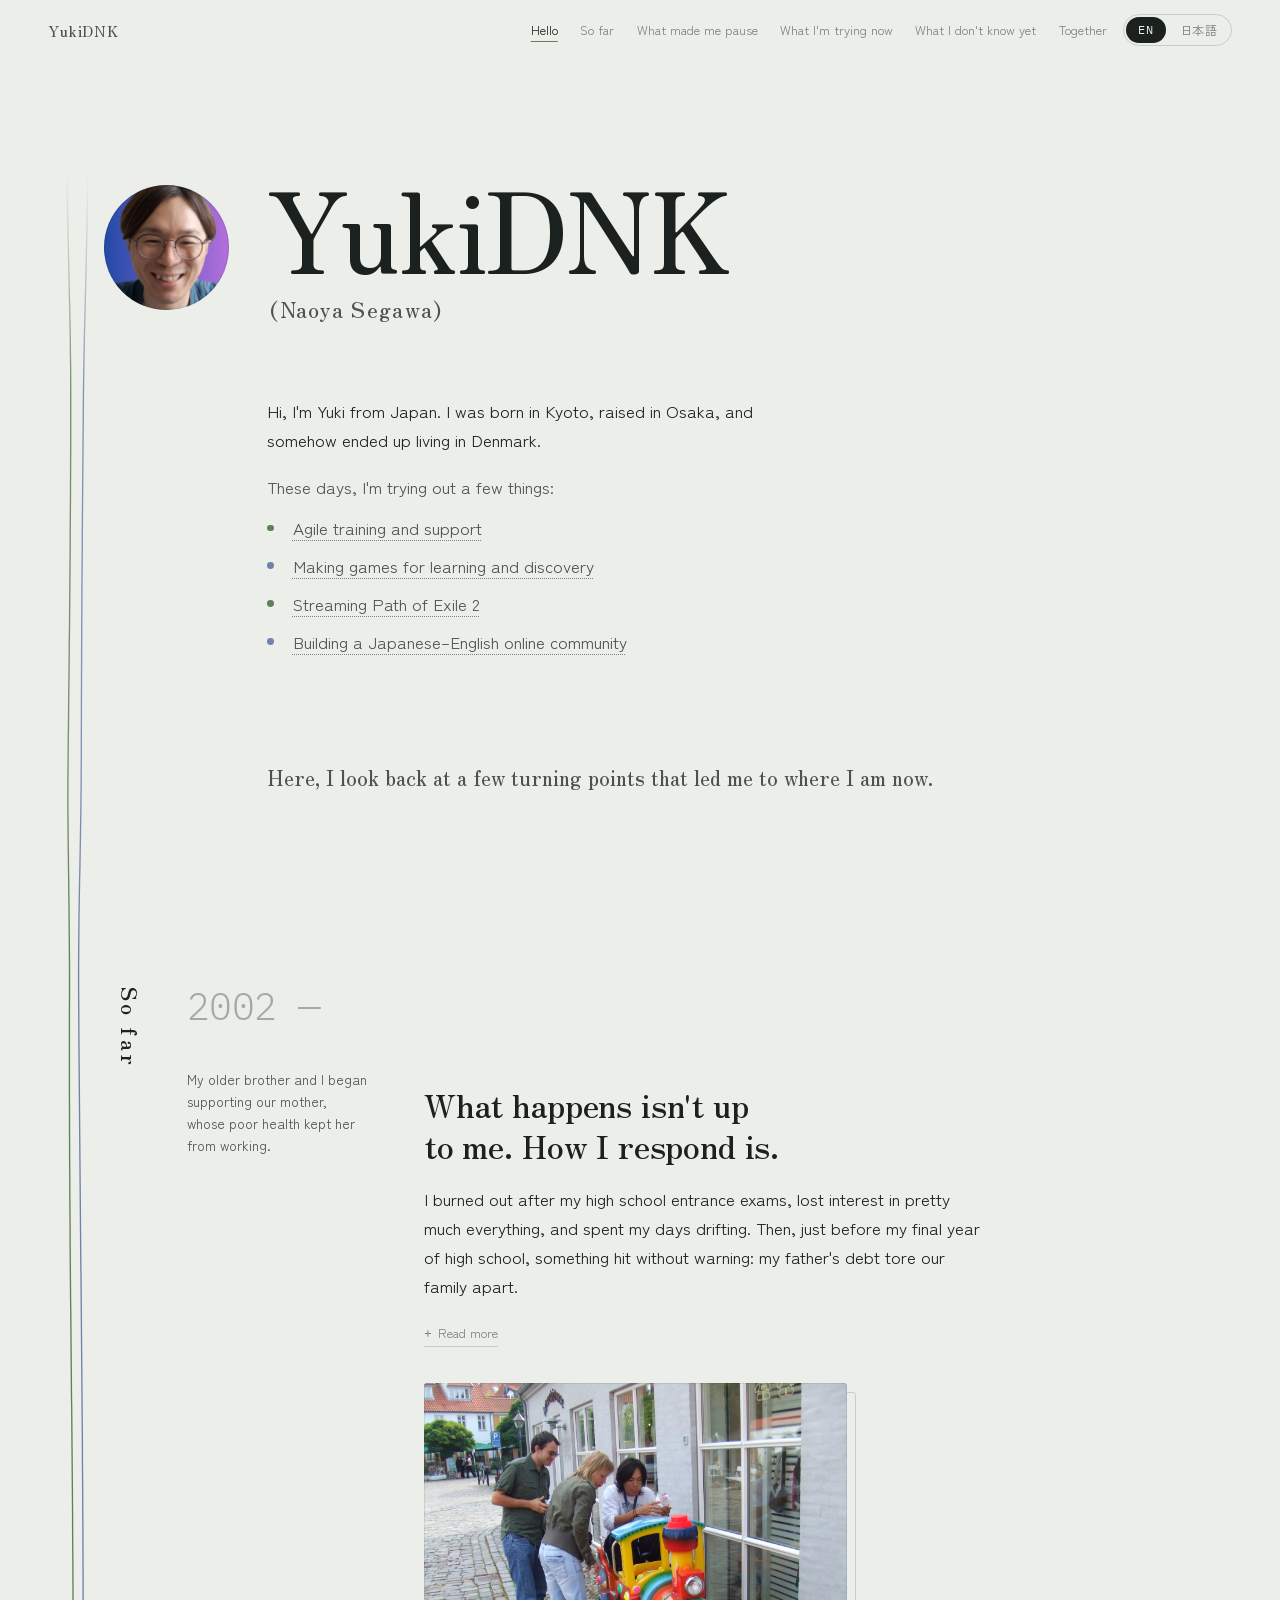
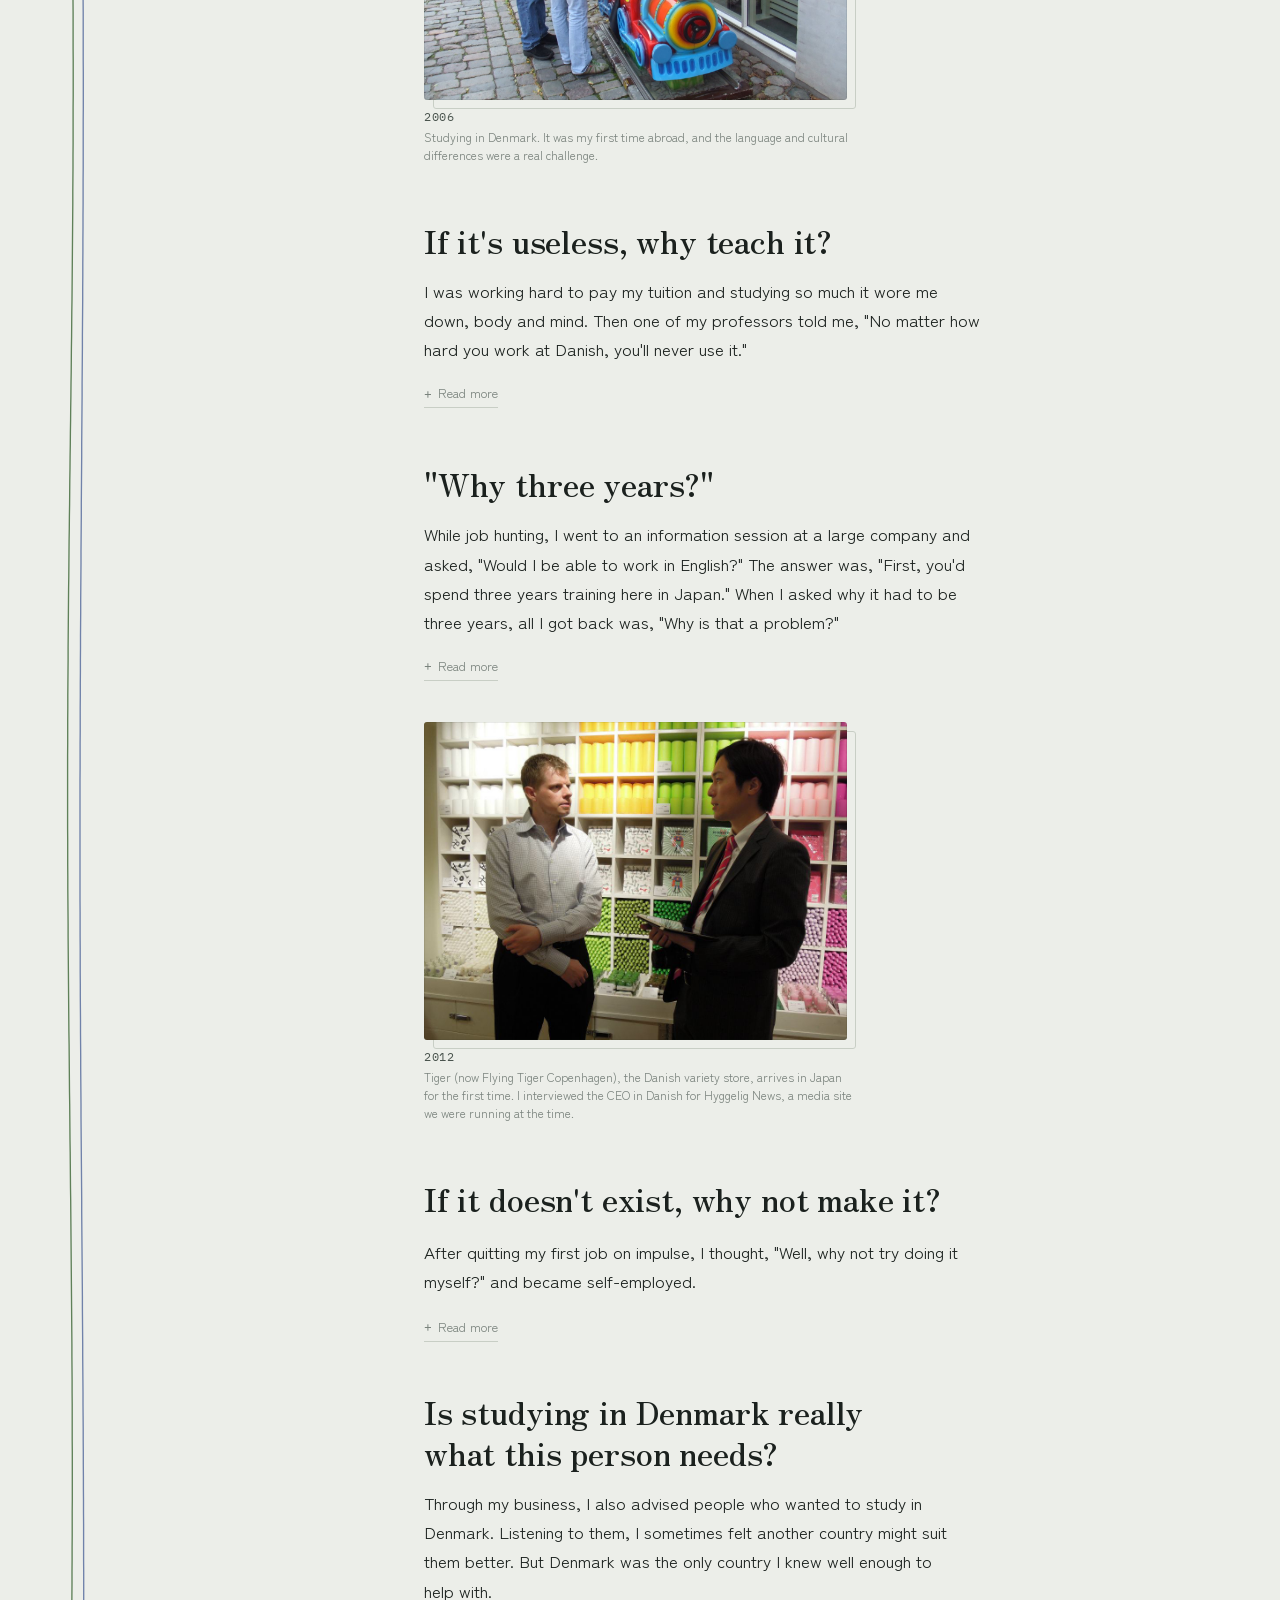
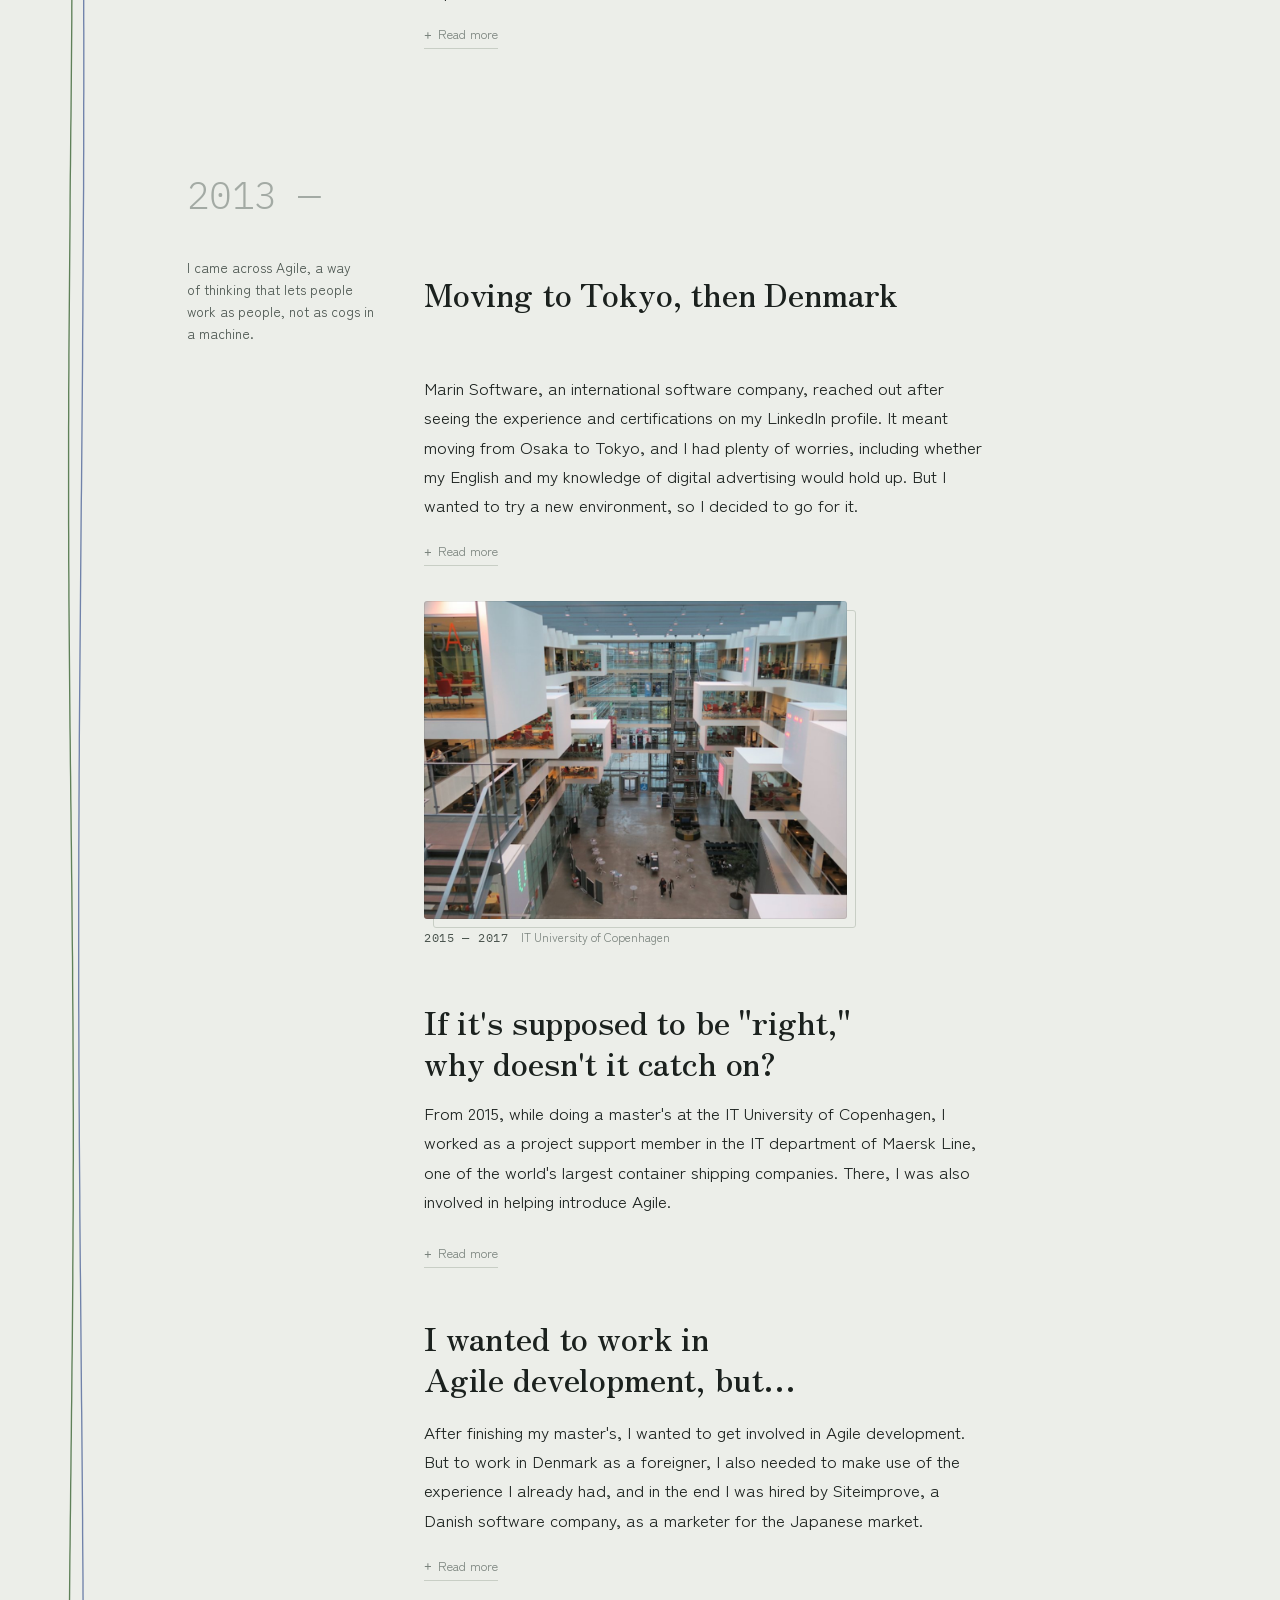
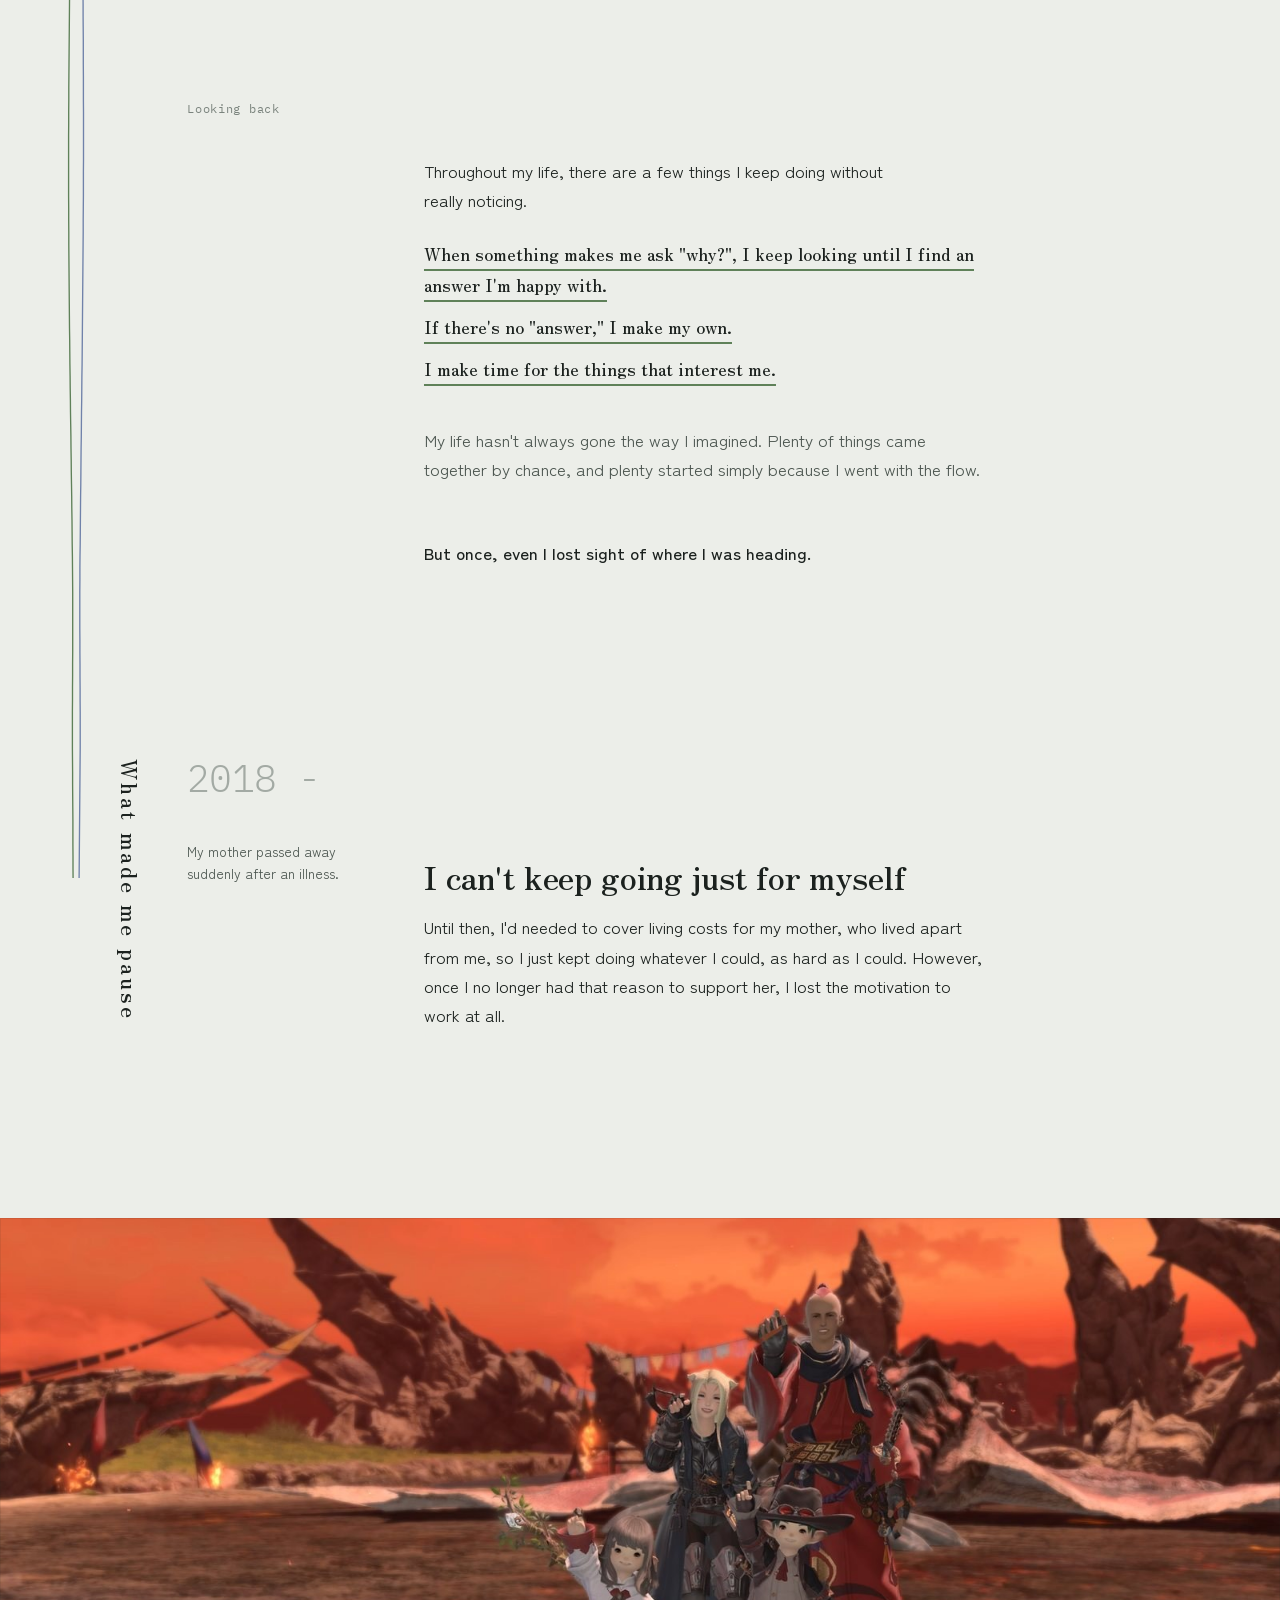
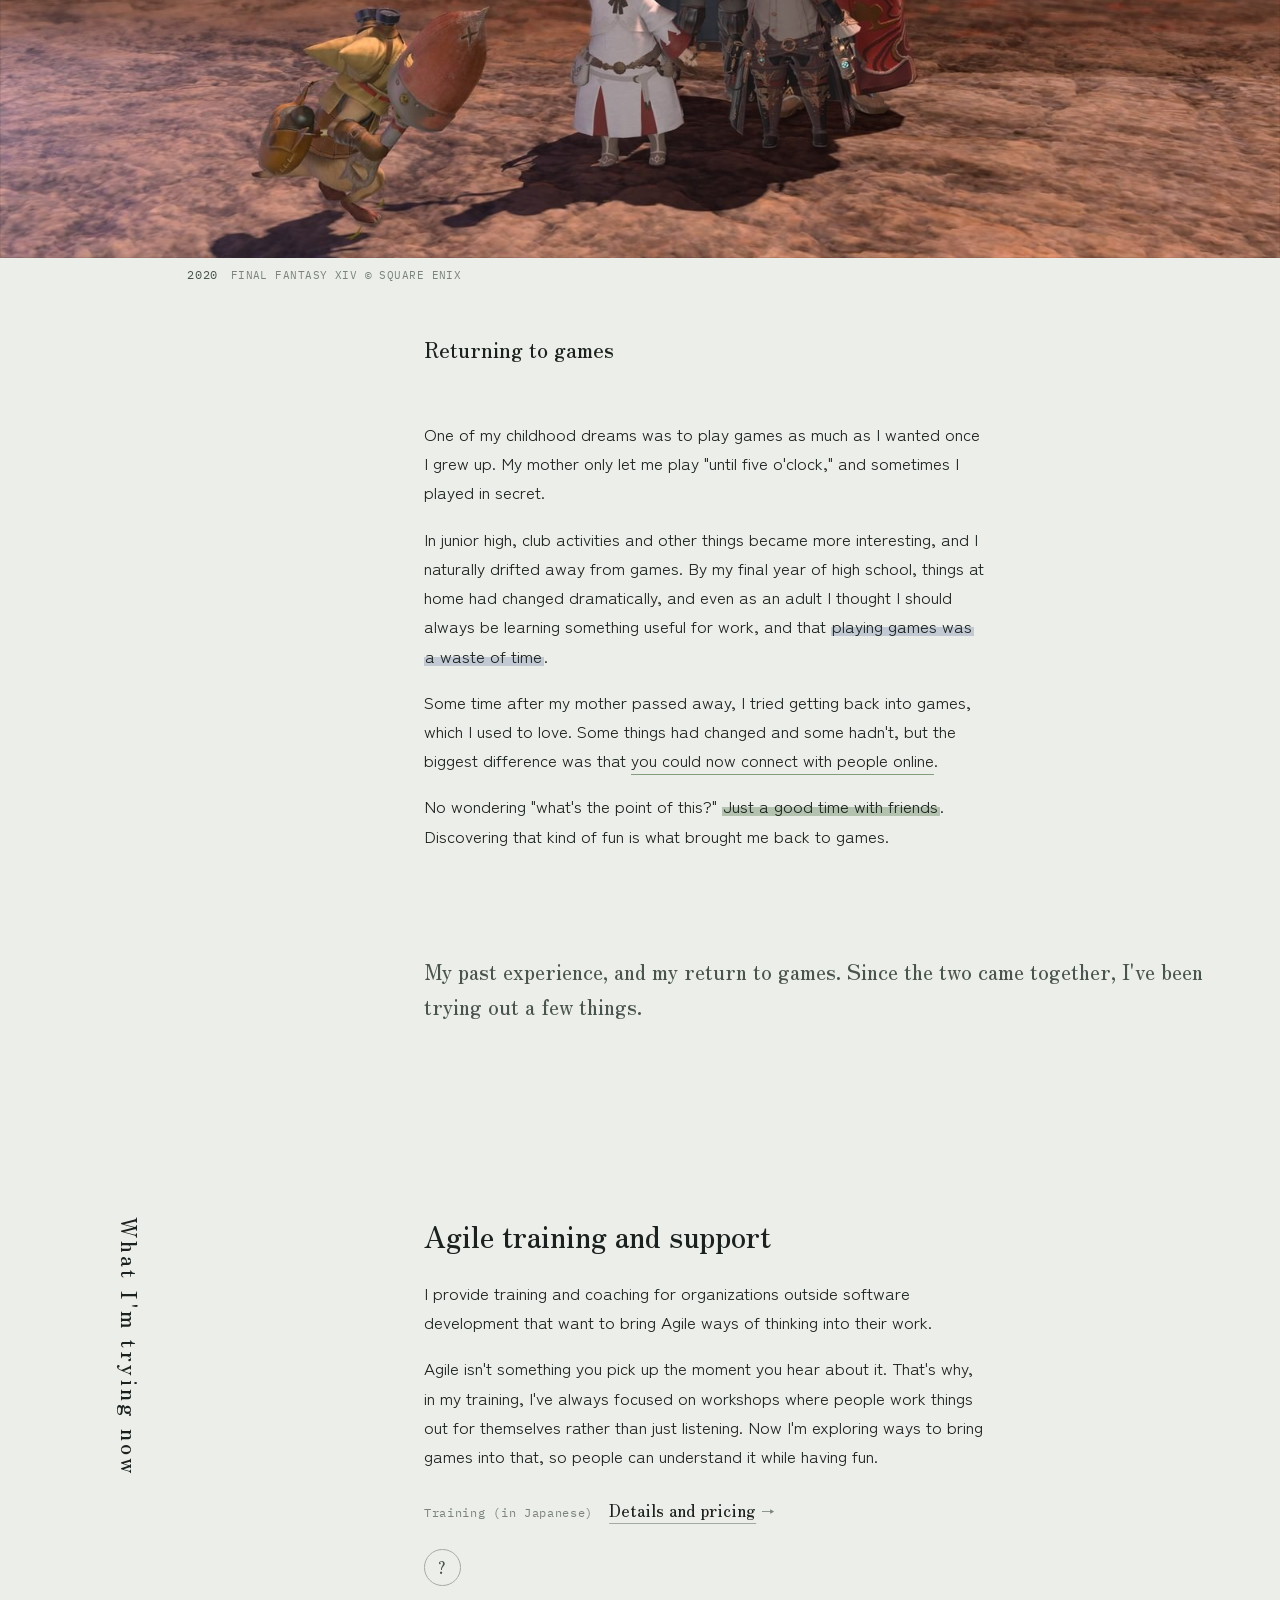
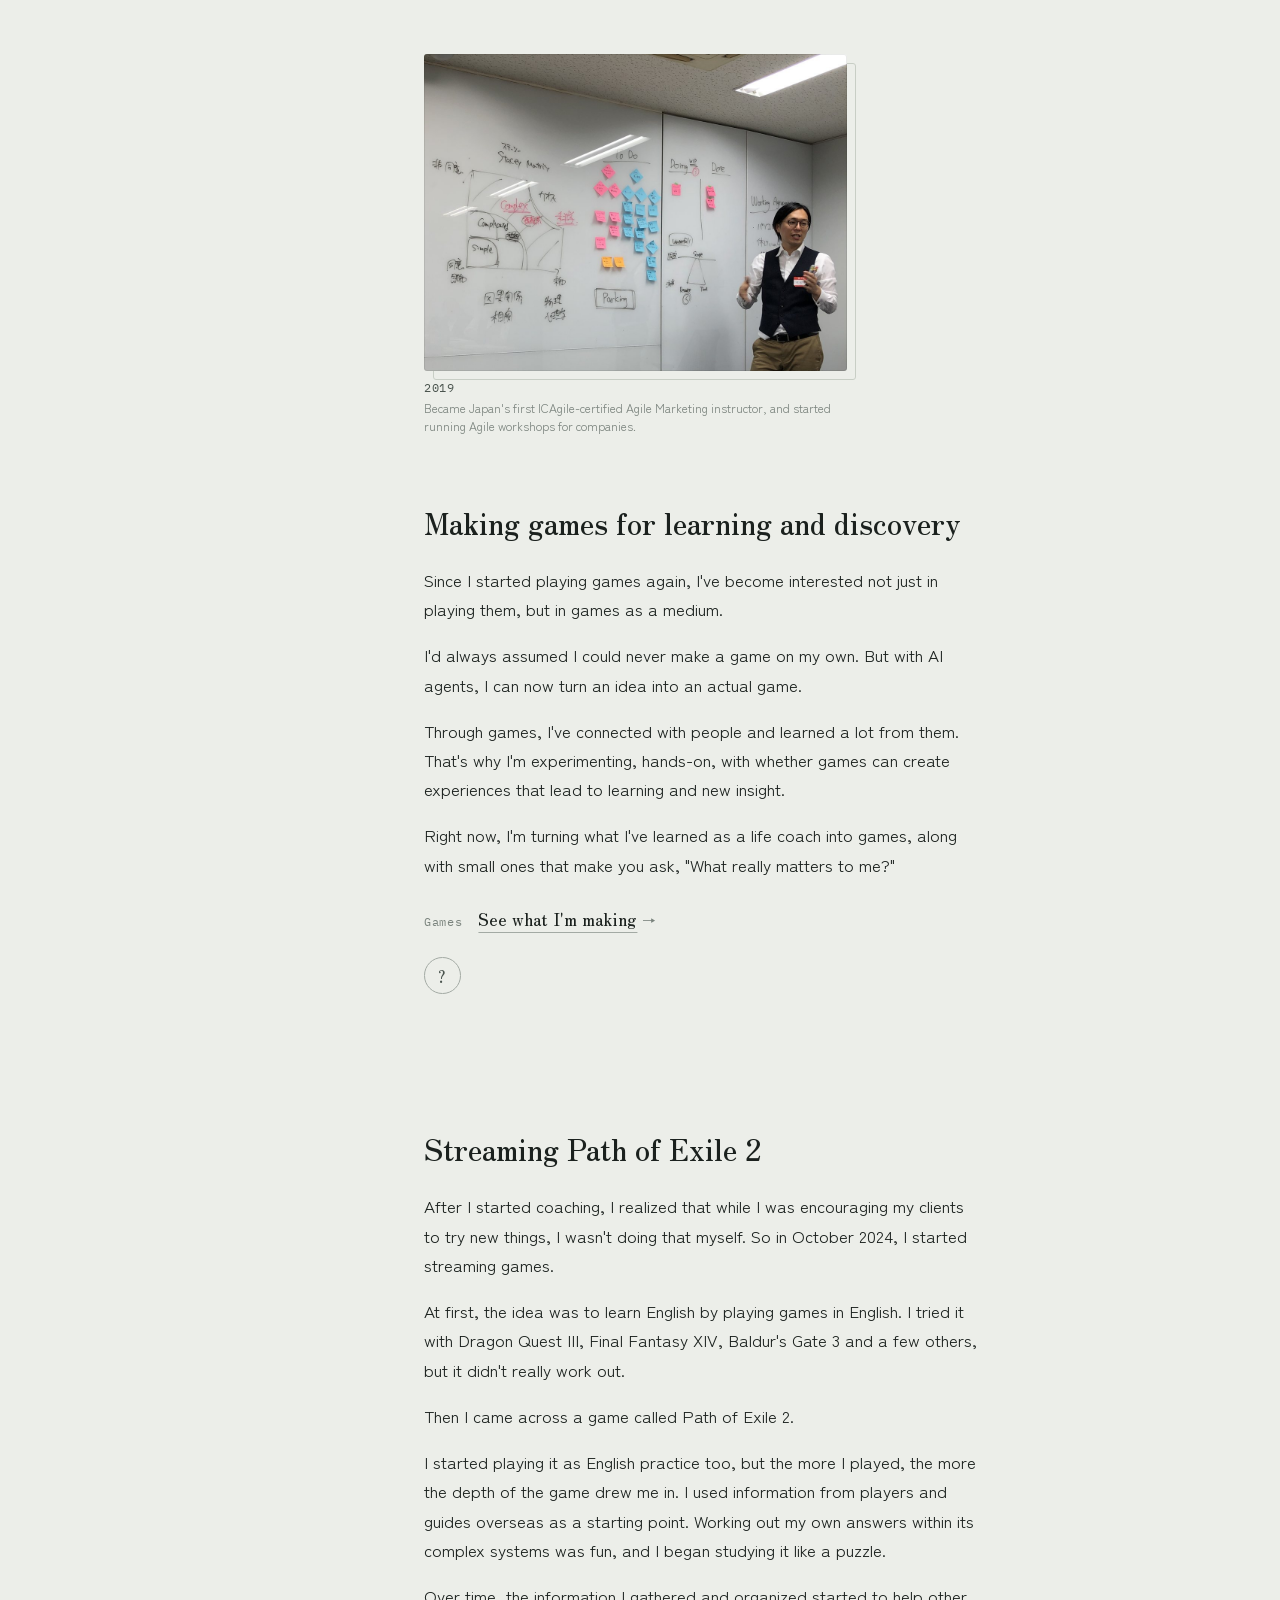
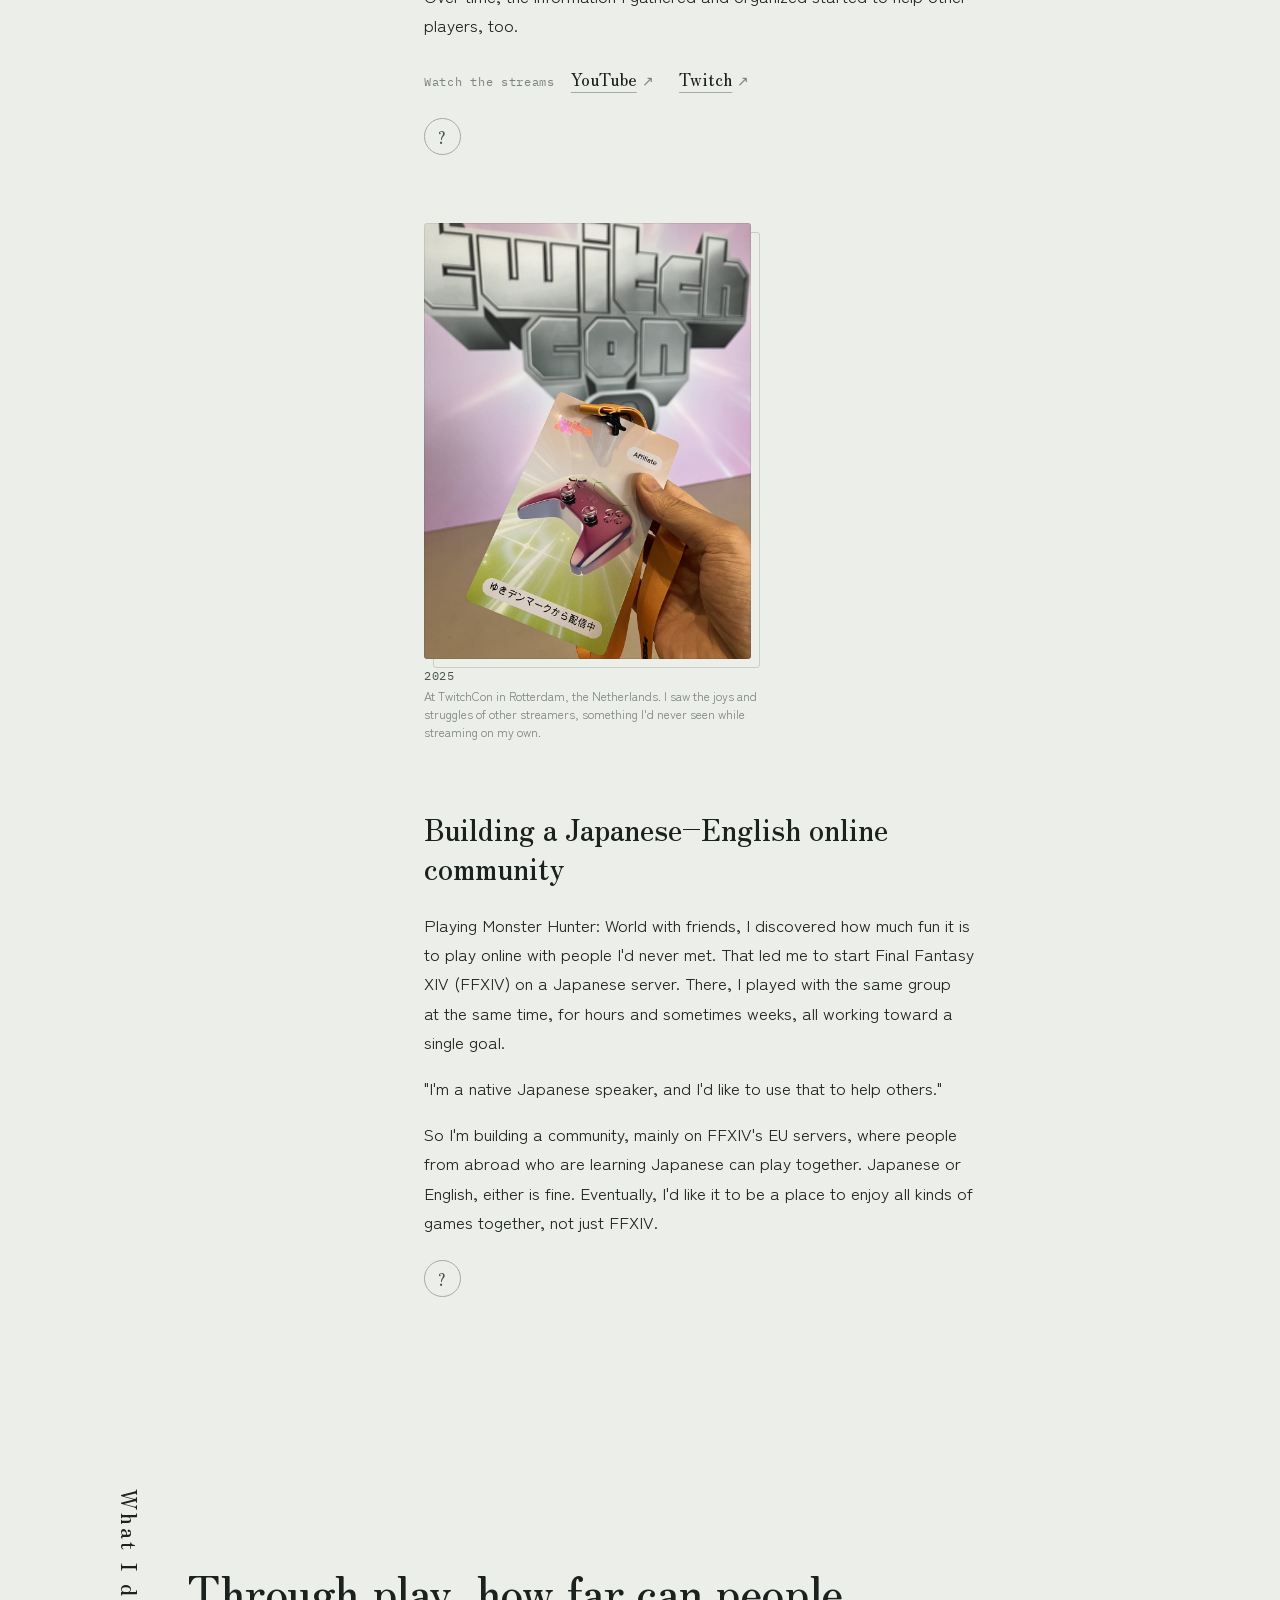
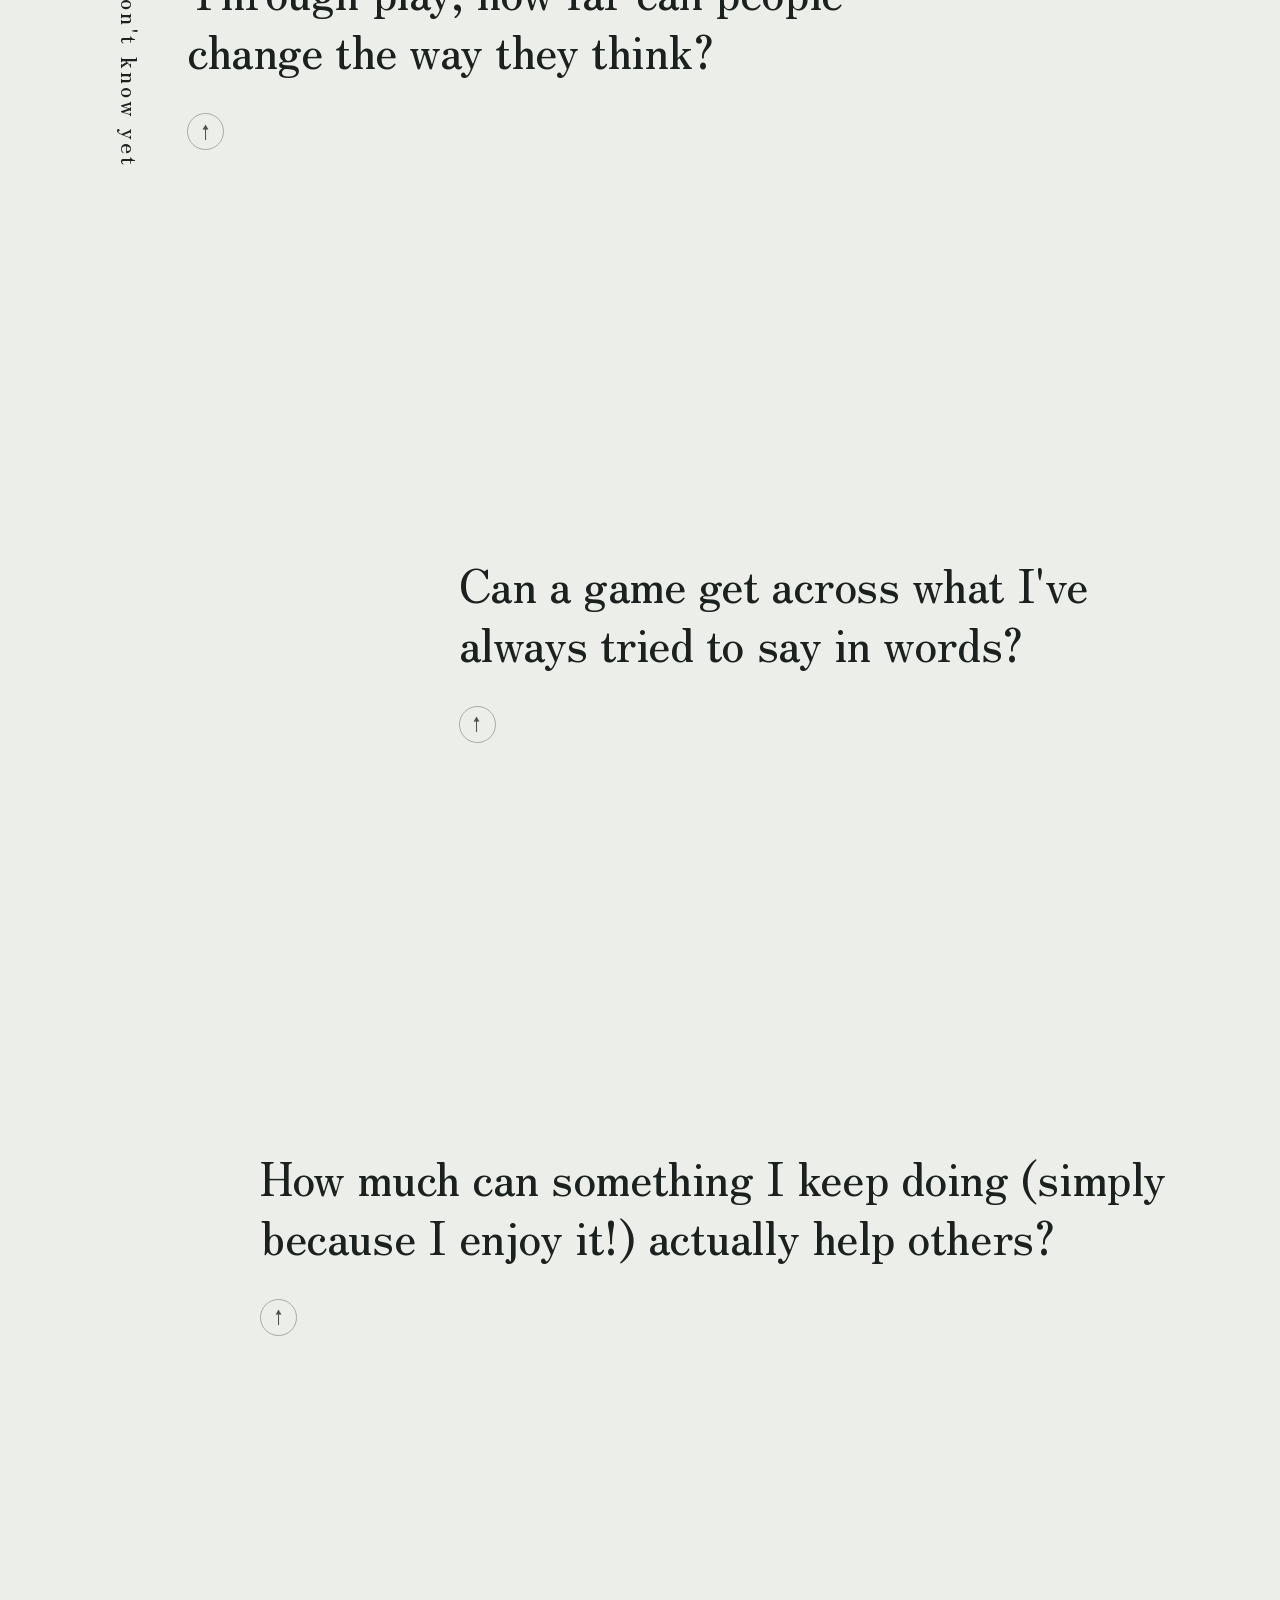
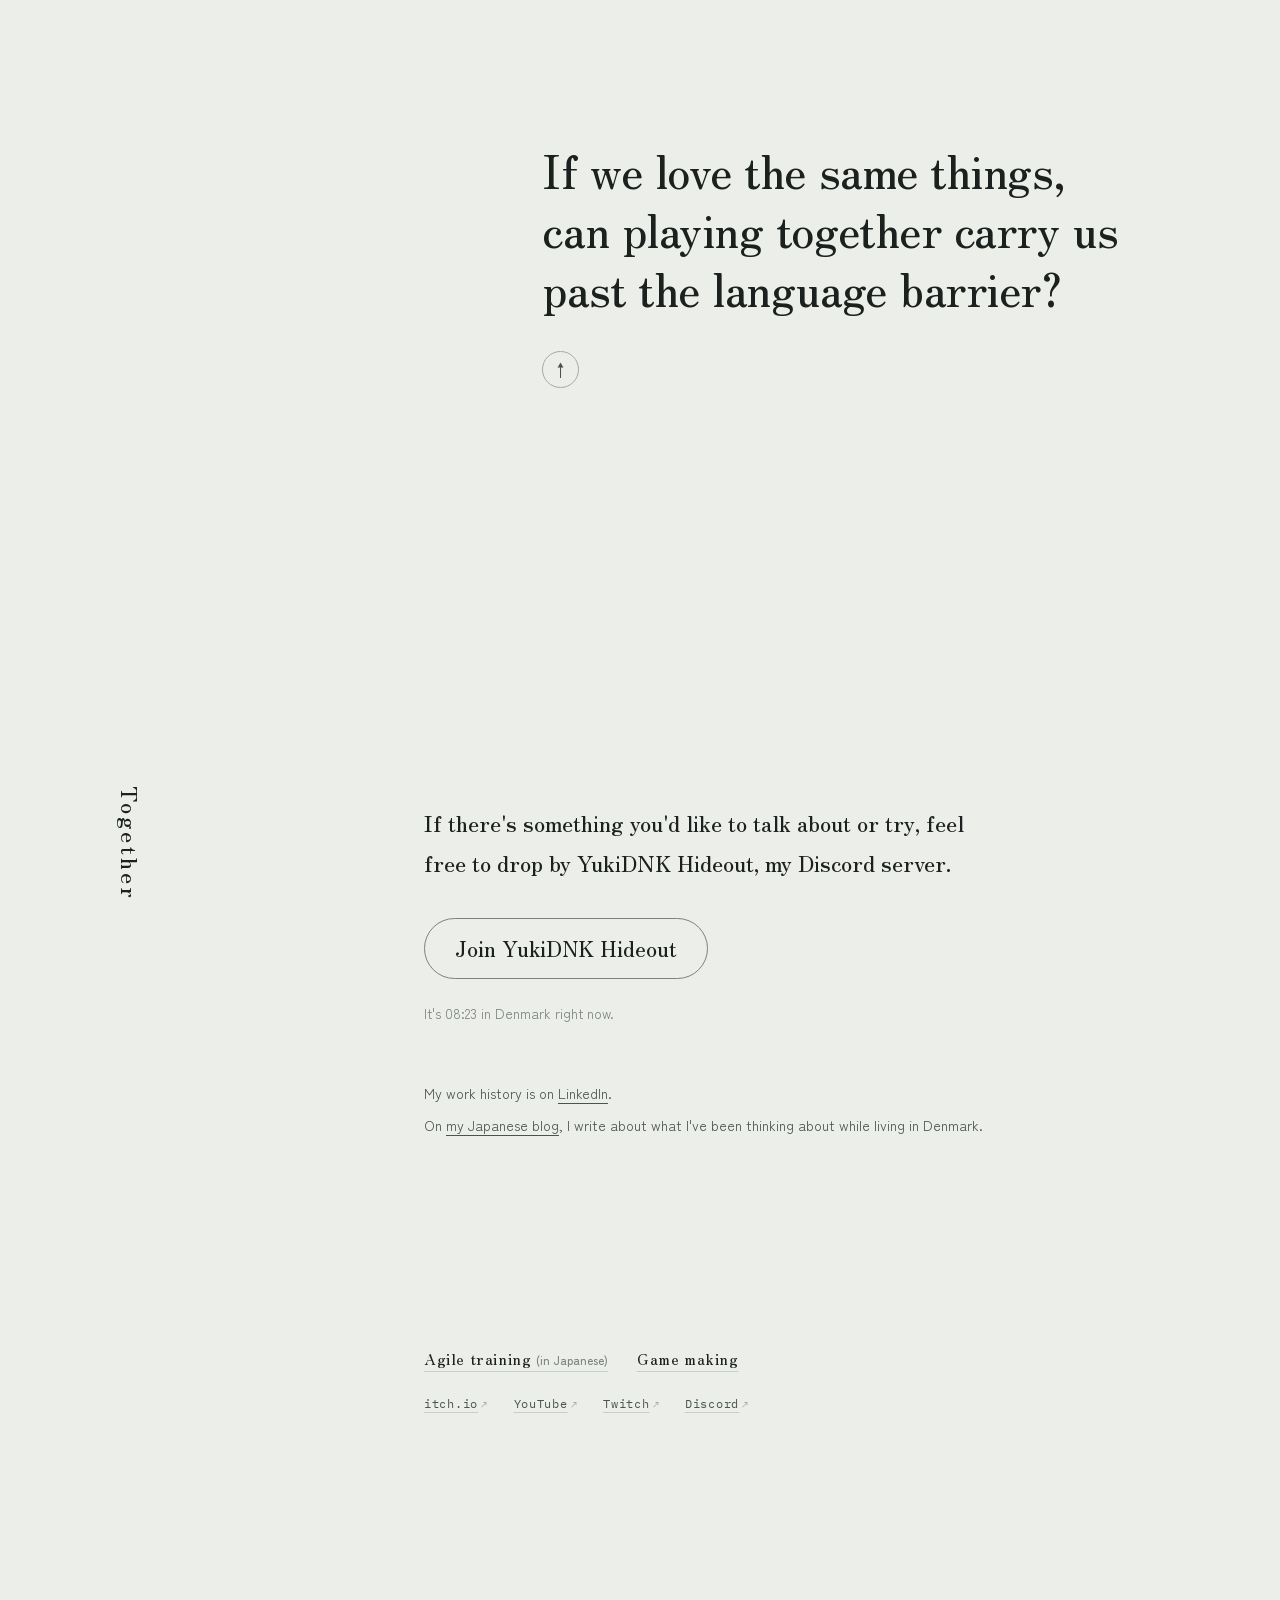
==== commit 53208c08: "テキスト修正" ====
--- a/index.html
+++ b/index.html
@@ -191,7 +191,7 @@
       <p class="q-text"><span lang="ja">この人に必要なのはデンマーク留学なんだろうか</span><span lang="en">Is studying in Denmark really what this person needs?</span></p>
       
       <p class="q-note" lang="ja">個人事業として留学相談を受けていると、デンマークより別の国のほうが合っていそうな人もいました。しかし自分がサポートできるのはデンマークだけでした。</p>
-      <p class="q-note" lang="en">Through my business, I also advised people who wanted to study in Denmark. Listening to them, I sometimes felt another country might suit them better. But Denmark was the only place I could support.</p>
+      <p class="q-note" lang="en">Through my business, I also advised people who wanted to study in Denmark. Listening to them, I sometimes felt another country might suit them better. But Denmark was the only country I knew well enough to help with.</p>
       <details class="more">
         <summary><span class="plus" aria-hidden="true"></span><span lang="ja">もう少し読む</span><span lang="en">Read more</span></summary>
         <div class="body">
@@ -452,7 +452,7 @@
       <a class="back" href="#agile"><span aria-hidden="true">↑</span><span class="vh"><span lang="ja">今、試していること：アジャイルの研修と支援</span><span lang="en">What I'm trying now: Agile training and support</span></span></a>
     </li>
     <li id="q-making">
-      <p><span lang="ja">言葉で伝えてきたことをゲームに変えても届けられるだろうか</span><span lang="en">Can a game carry what I've always tried to say in words?</span></p>
+      <p><span lang="ja">言葉で伝えてきたことをゲームに変えても届けられるだろうか</span><span lang="en">Can a game get across what I've always tried to say in words?</span></p>
       <a class="back" href="#making"><span aria-hidden="true">↑</span><span class="vh"><span lang="ja">今、試していること：学びや気づきが生まれるゲームづくり</span><span lang="en">What I'm trying now: Making games for learning and discovery</span></span></a>
     </li>
     <li id="q-poe2" data-x=".34" data-sep="240" data-op=".5">
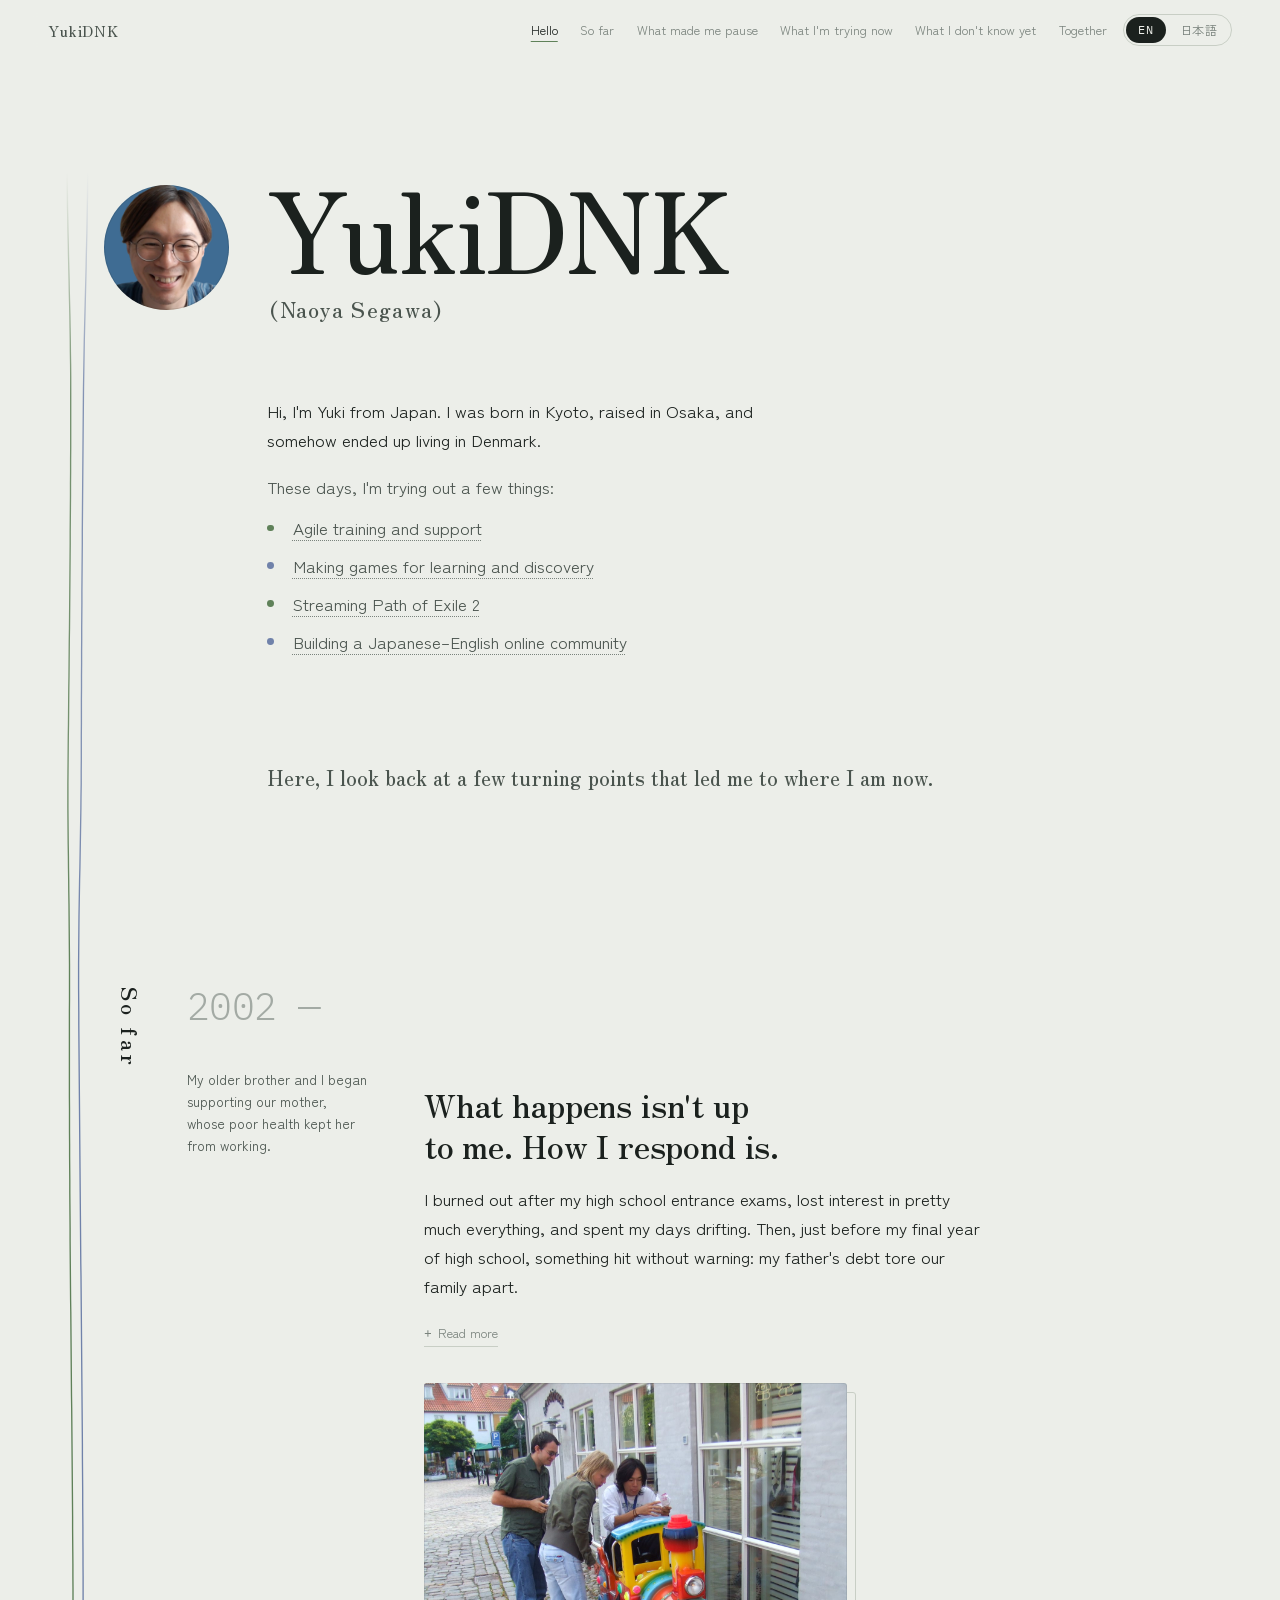
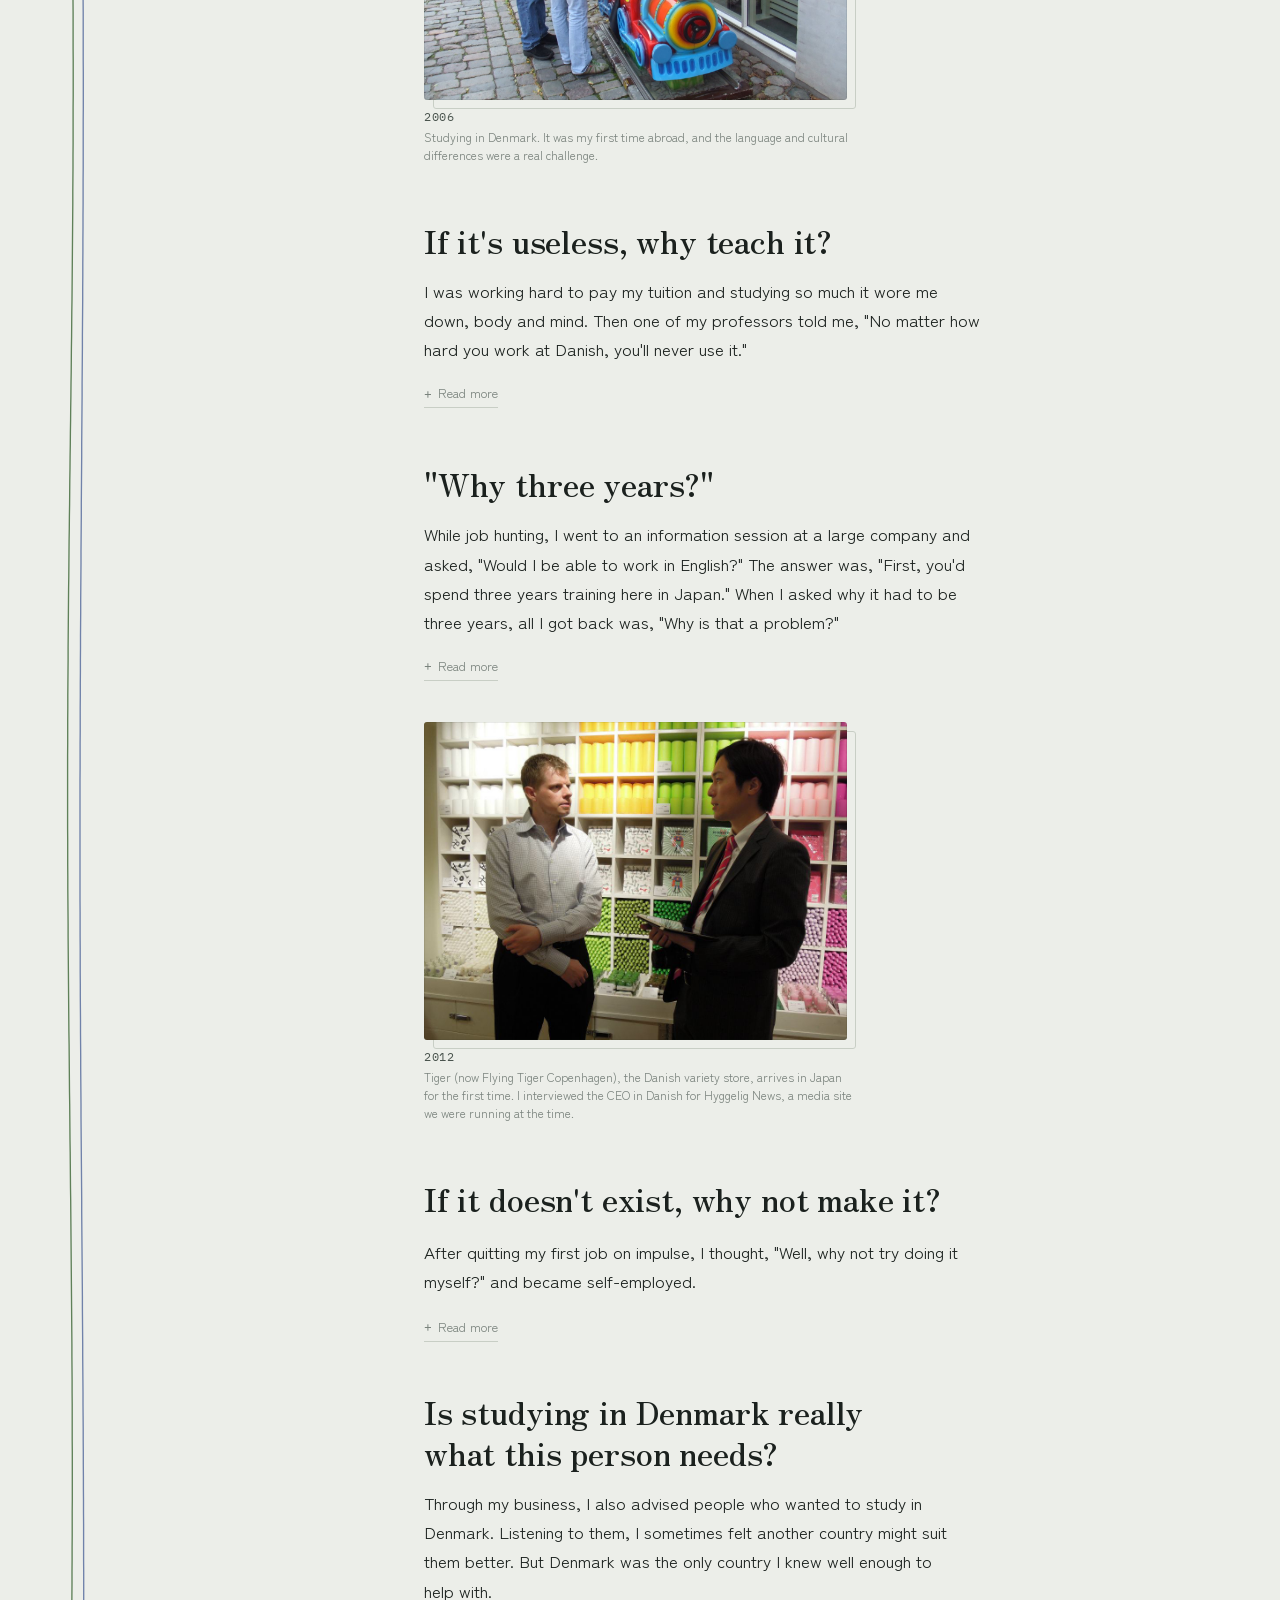
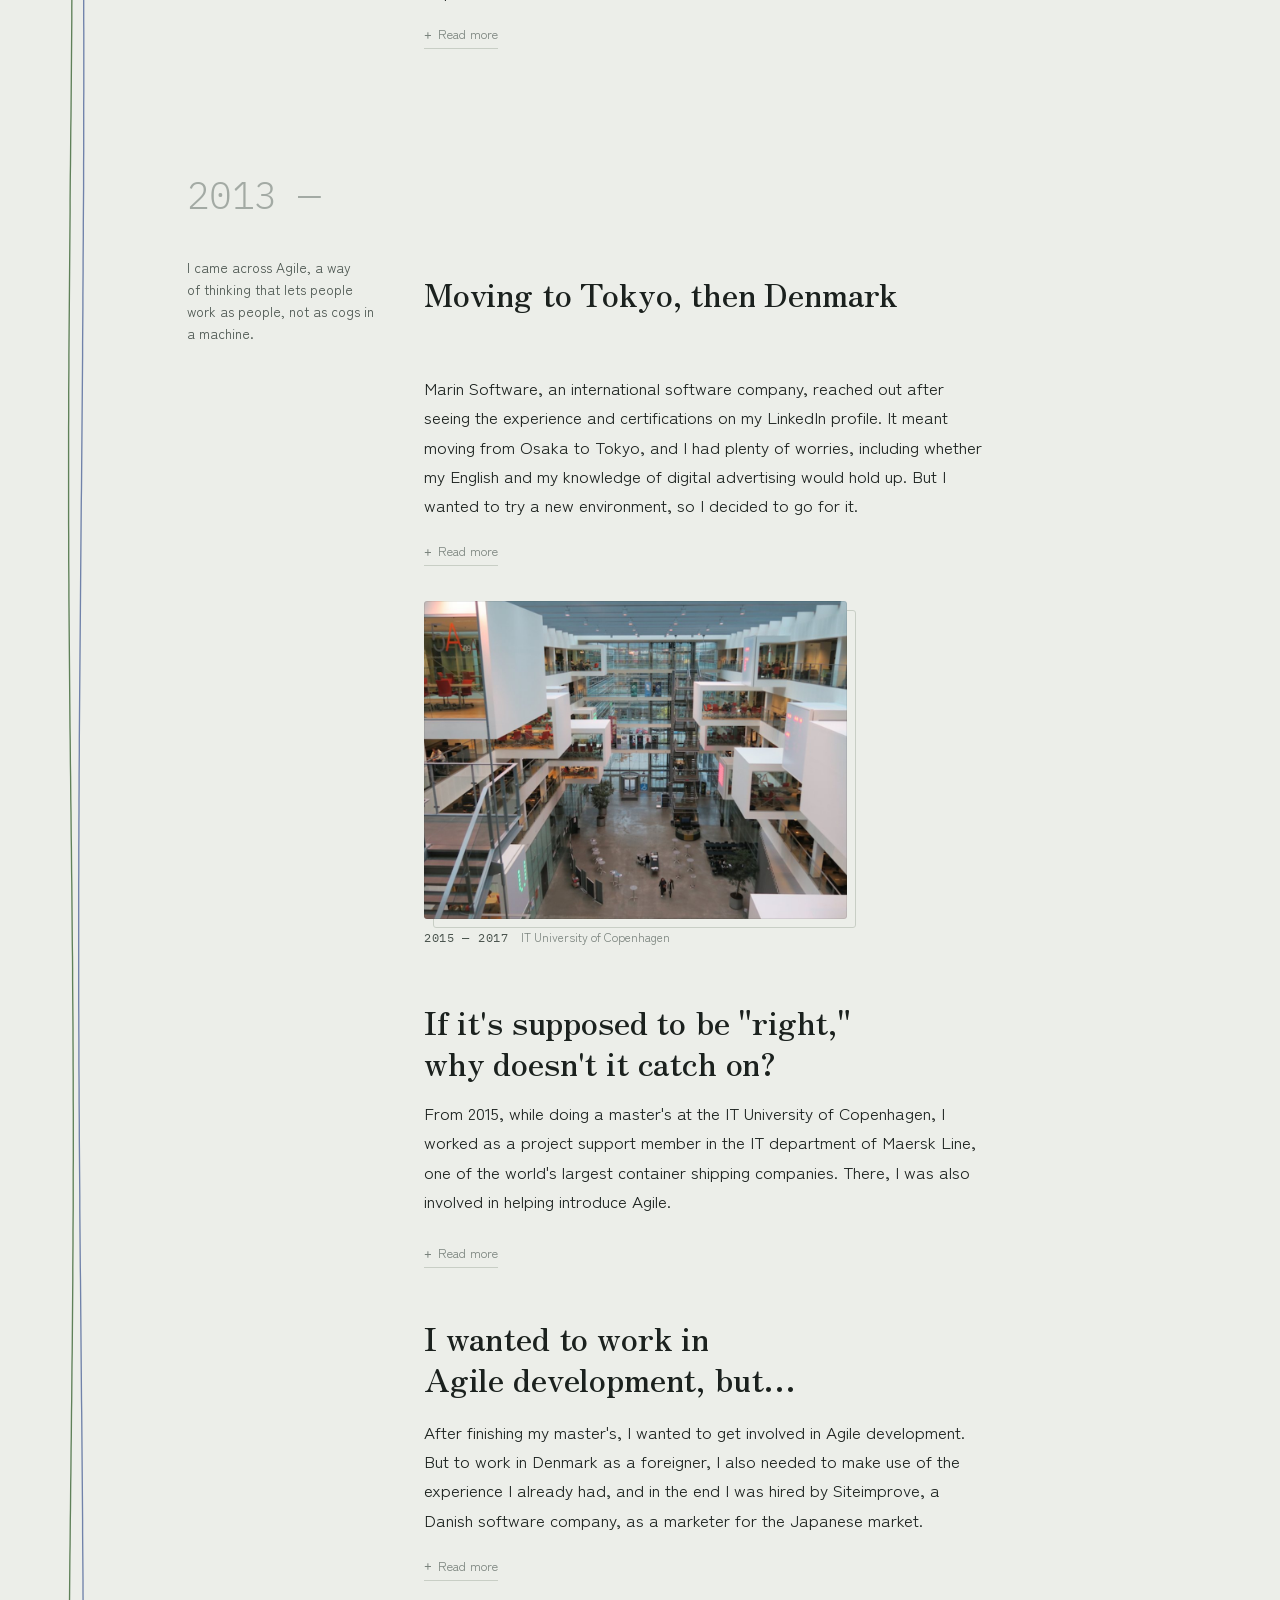
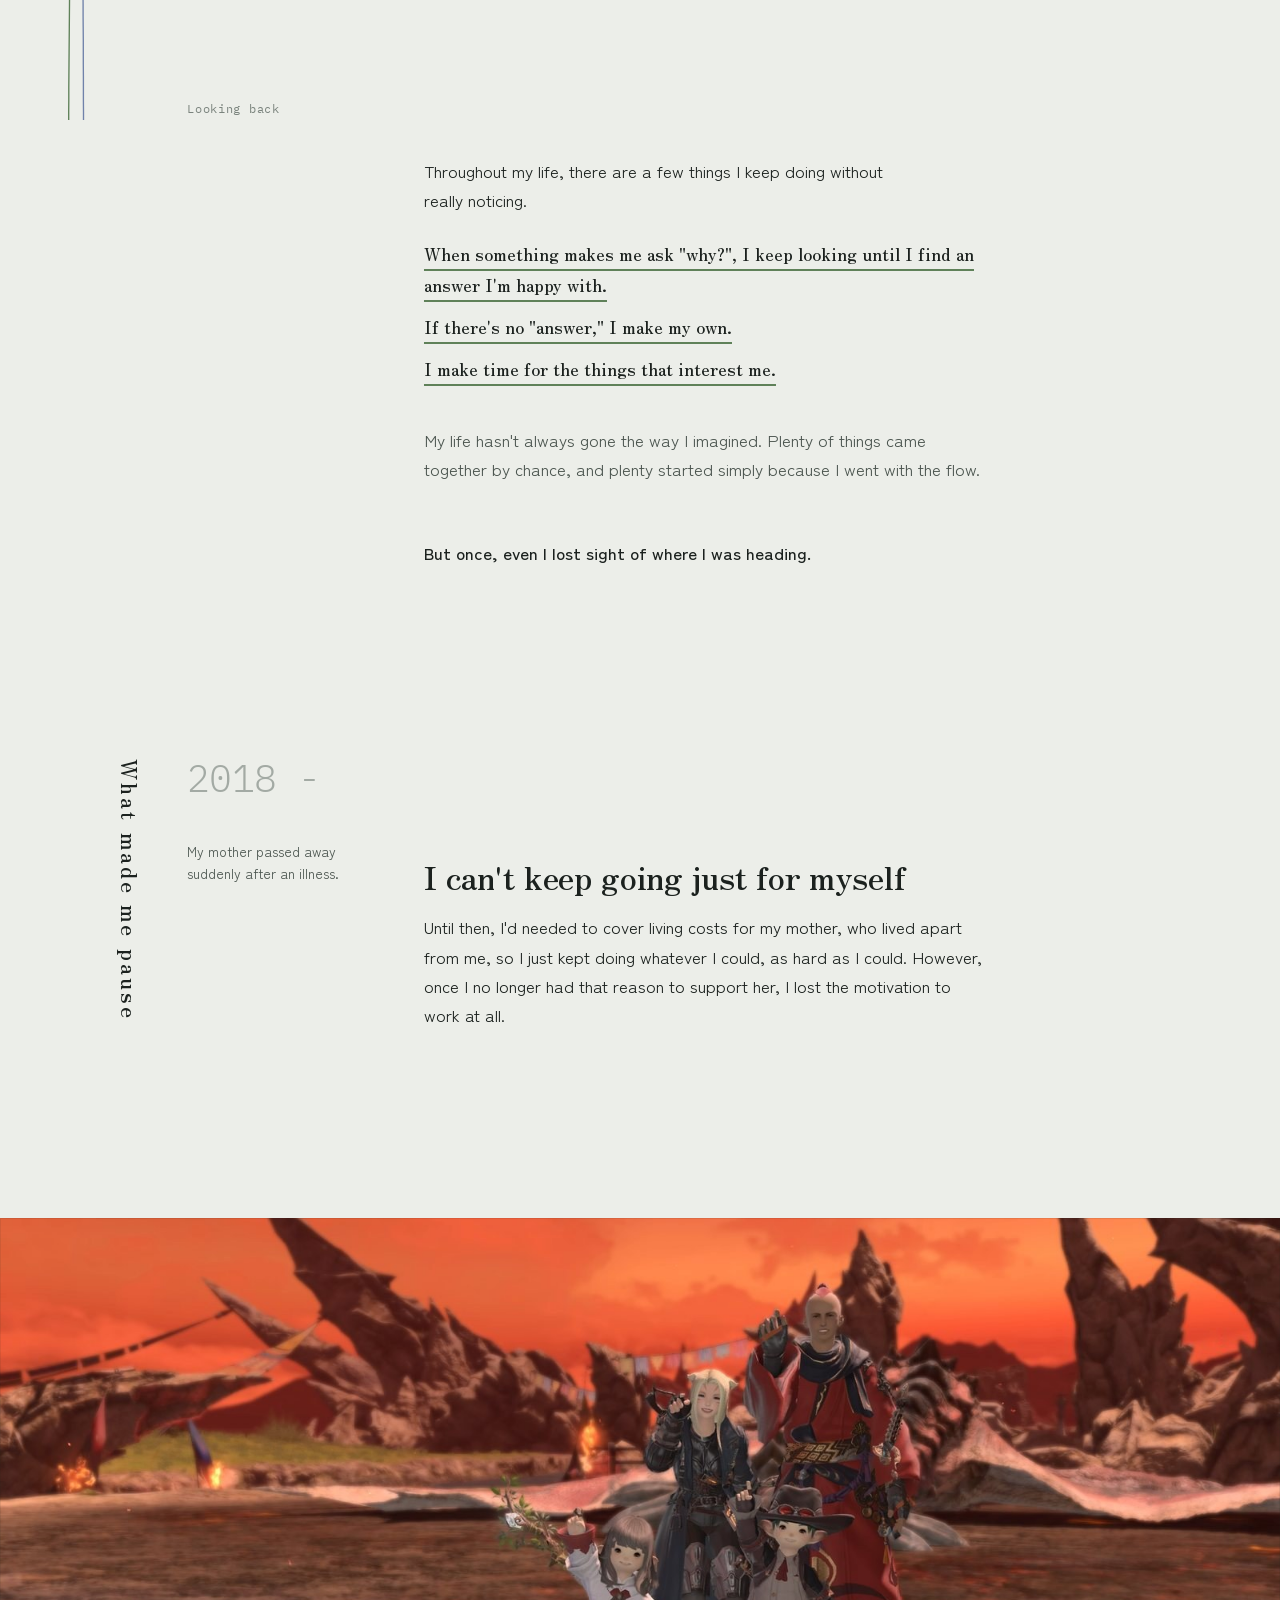
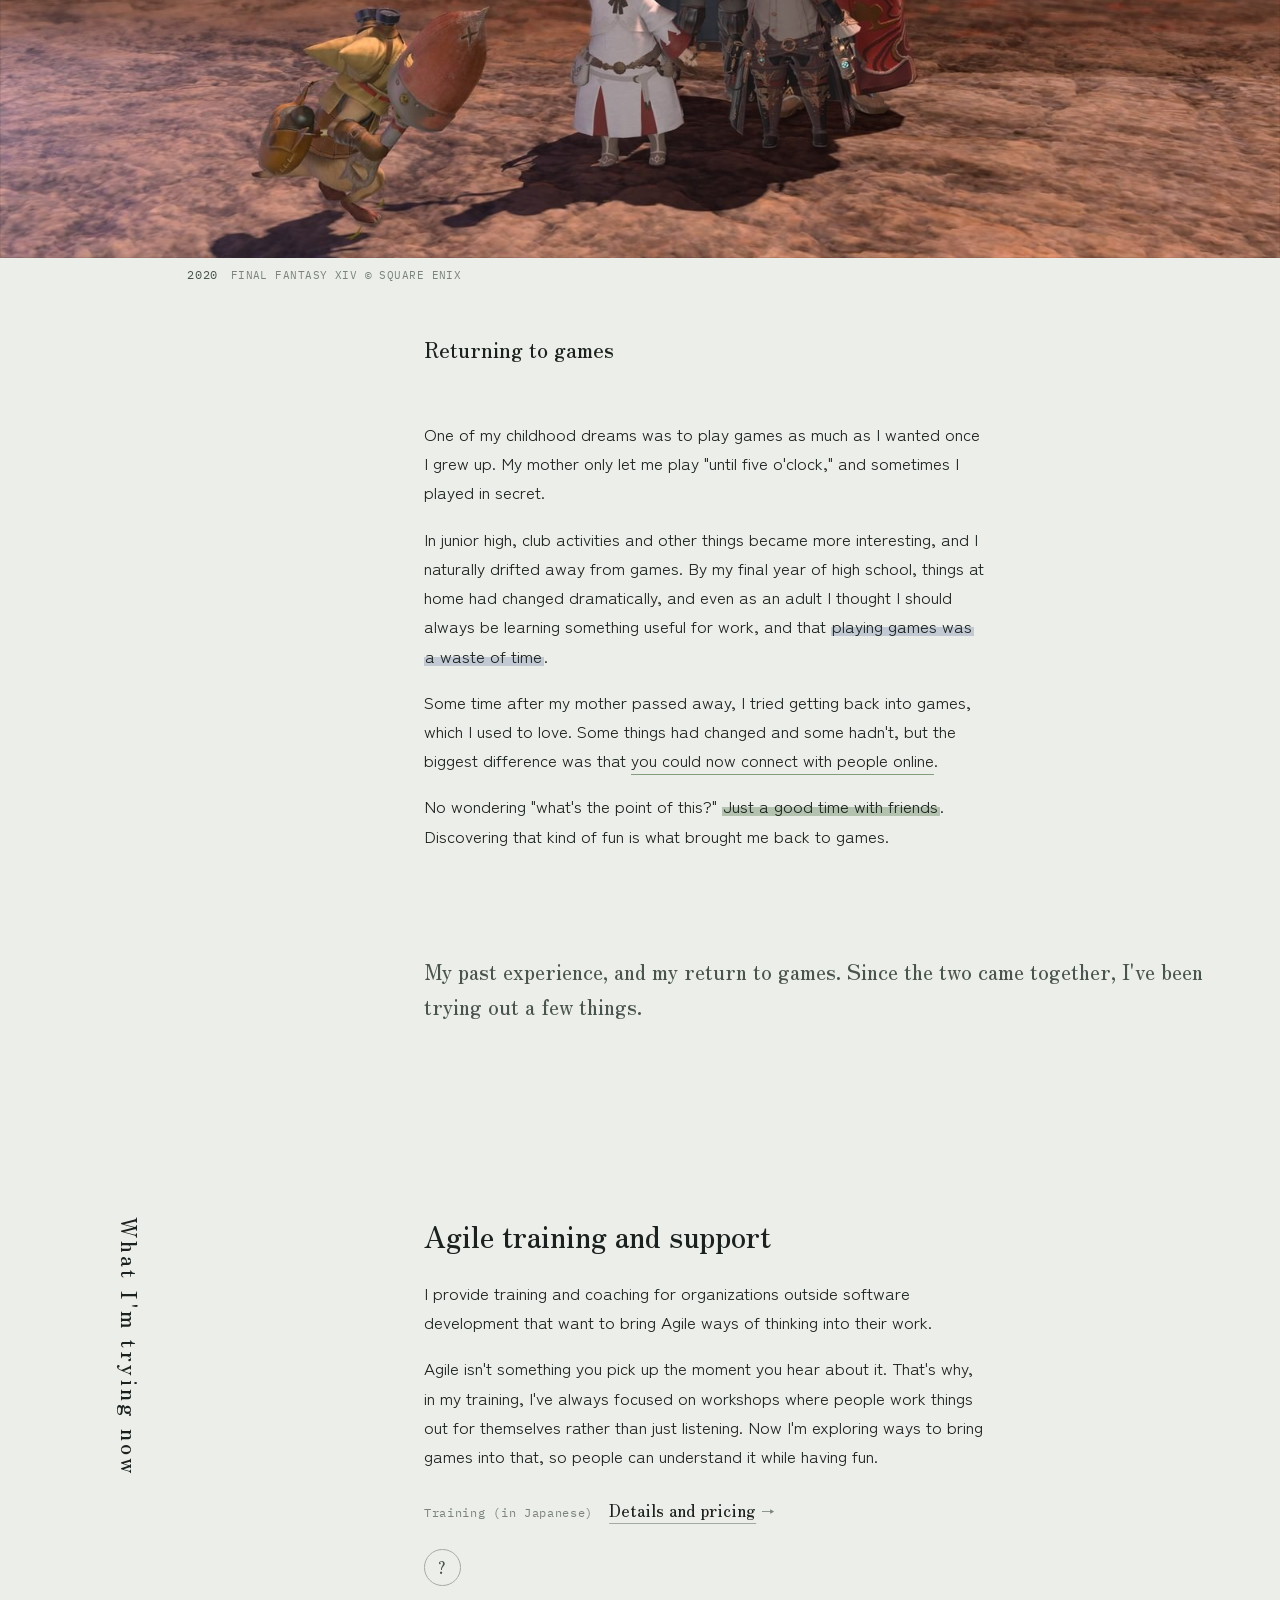
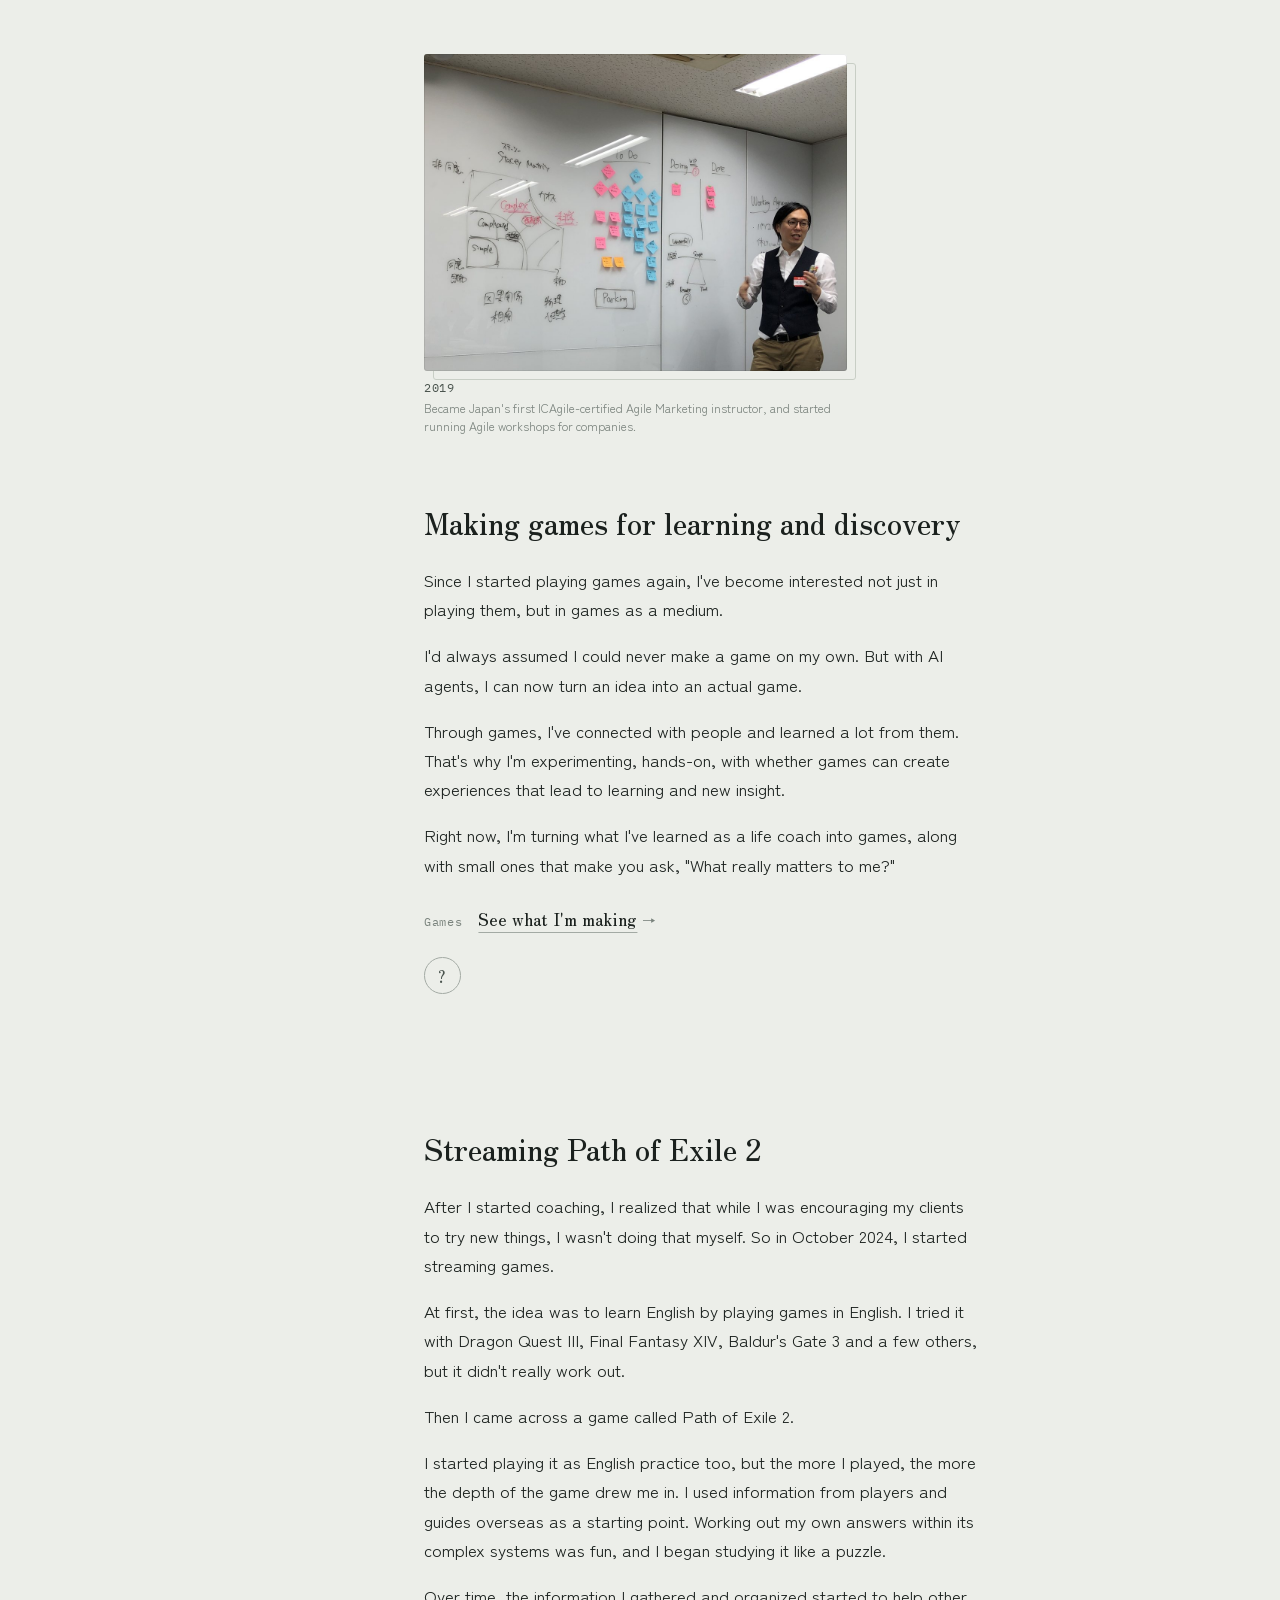
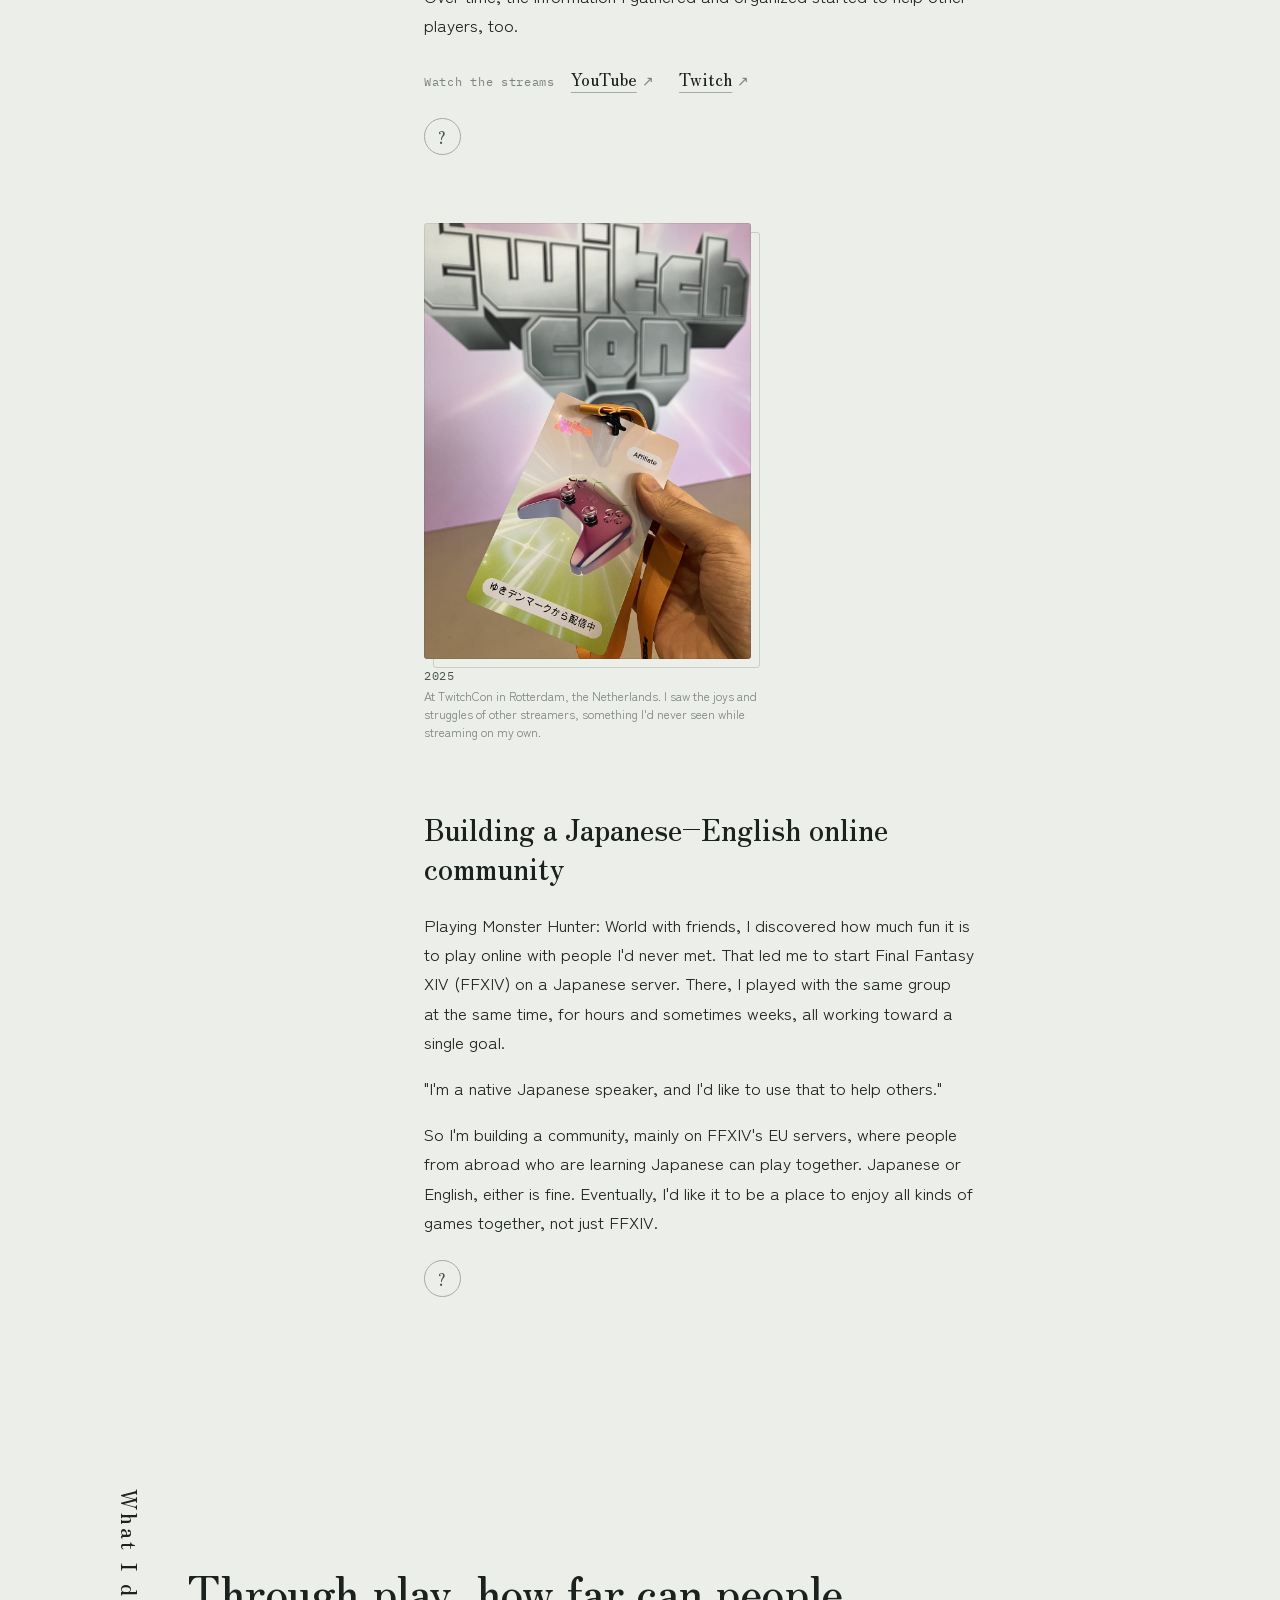
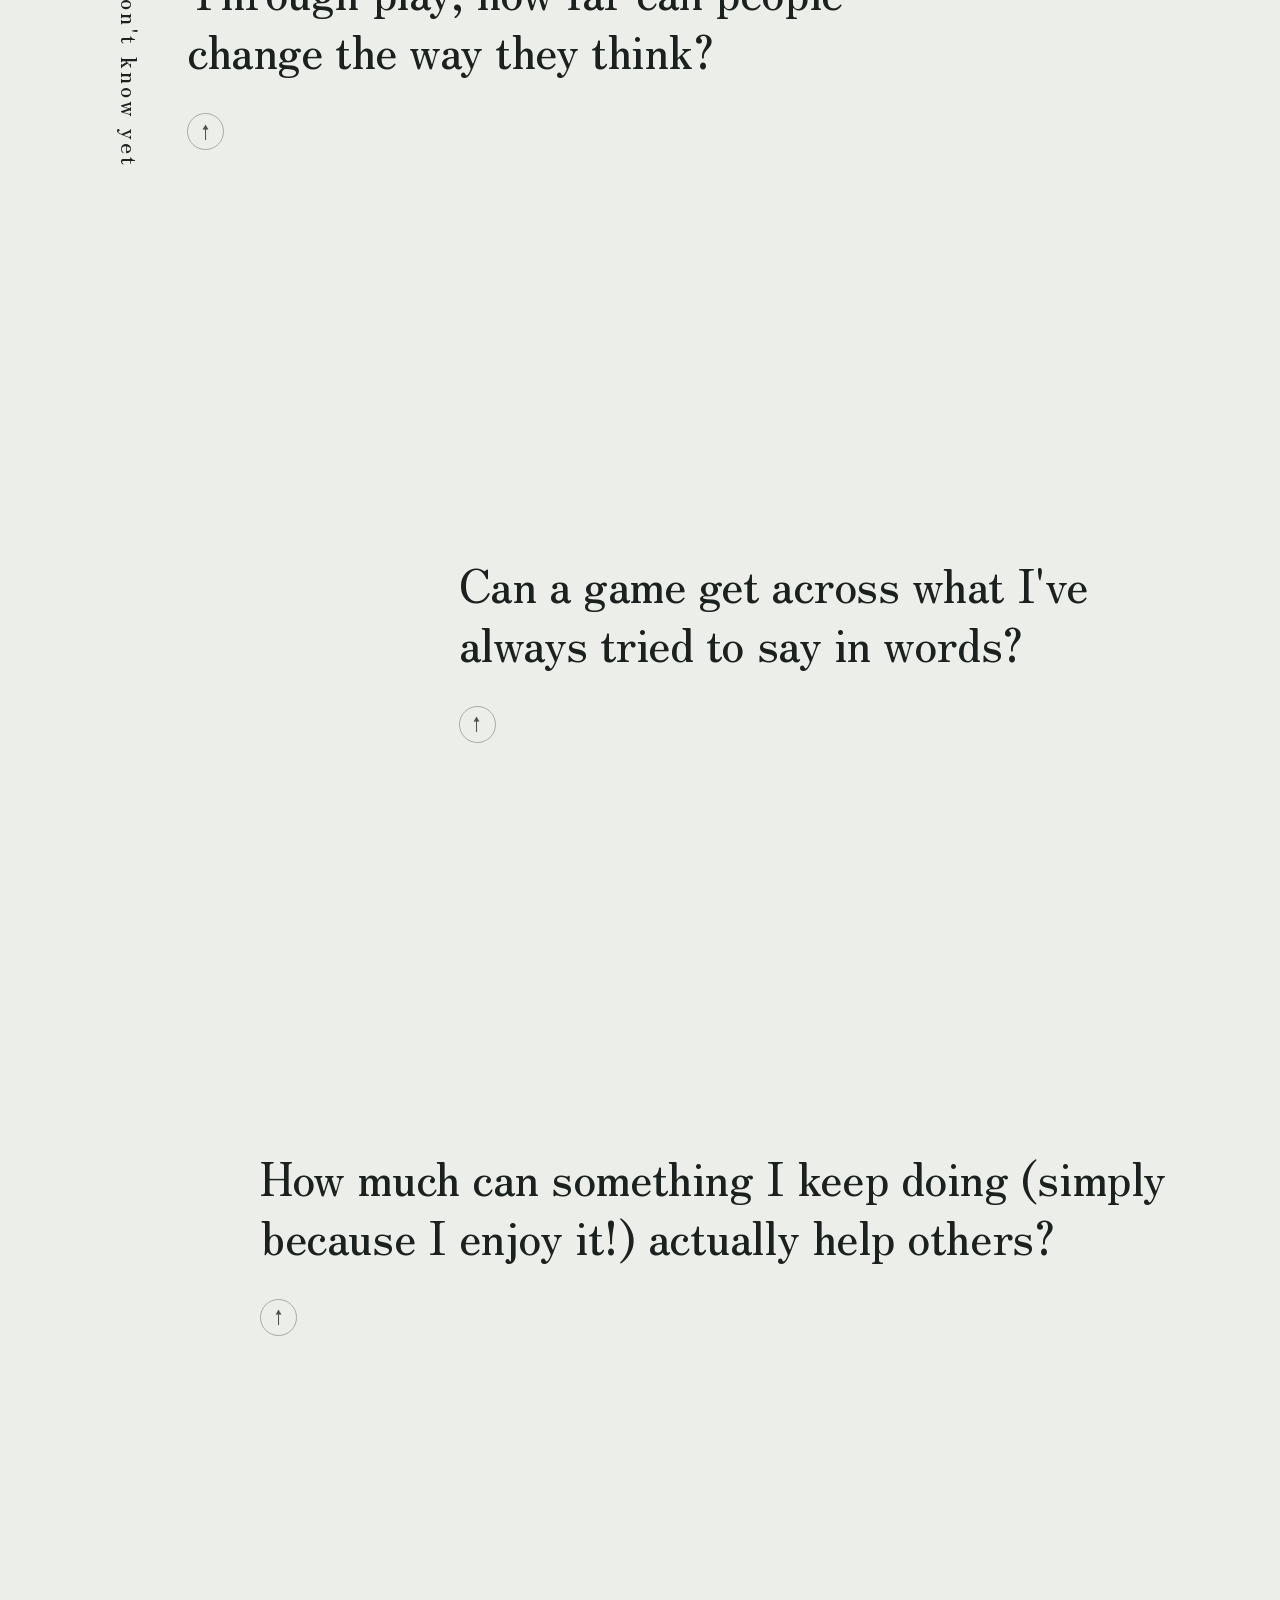
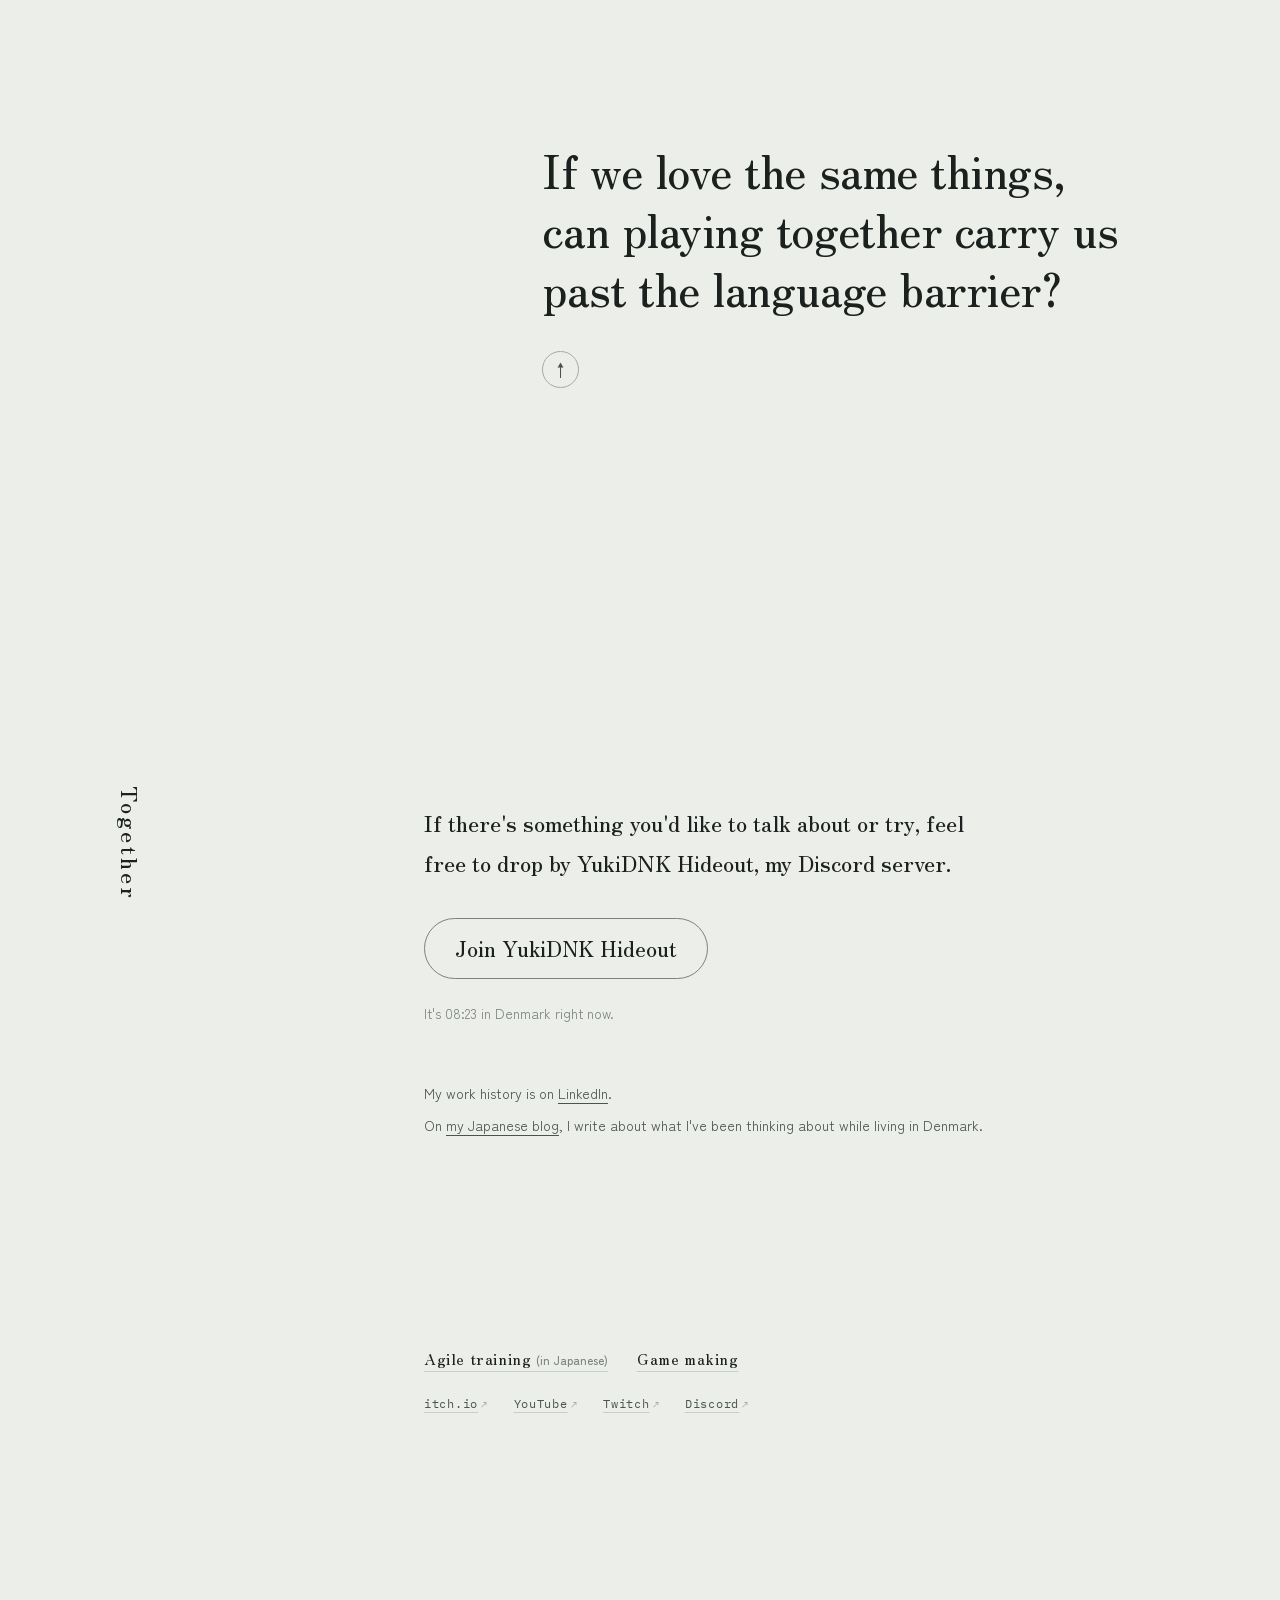
==== commit 7b89afbb: "テキスト修正" ====
--- a/index.html
+++ b/index.html
@@ -4,13 +4,13 @@
 <meta charset="utf-8">
 <meta name="viewport" content="width=device-width, initial-scale=1, viewport-fit=cover">
 <title>YukiDNK</title>
-<meta name="description" content="デンマーク在住、YukiDNKのウェブサイト。YukiDNK's website. Based in Denmark. Agile training, game making, streaming, and building a Japanese–English community.">
+<meta name="description" content="デンマーク在住YukiDNKのウェブサイト。YukiDNK's website. Based in Denmark. Agile training, game making, streaming, and building a Japanese–English community.">
 <meta property="og:type" content="website">
 <meta property="og:site_name" content="YukiDNK">
 <meta property="og:locale" content="ja_JP">
 <meta property="og:locale:alternate" content="en_US">
 <meta property="og:title" content="YukiDNK">
-<meta property="og:description" content="デンマーク在住、YukiDNKのウェブサイト。YukiDNK's website. Based in Denmark. Agile training, game making, streaming, and building a Japanese–English community.">
+<meta property="og:description" content="デンマーク在住YukiDNKのウェブサイト。YukiDNK's website. Based in Denmark. Agile training, game making, streaming, and building a Japanese–English community.">
 <meta property="og:url" content="https://yukidnk.github.io/">
 <meta property="og:image" content="https://yukidnk.github.io/assets/img/yukidnk-og.png">
 <meta property="og:image:width" content="1200">
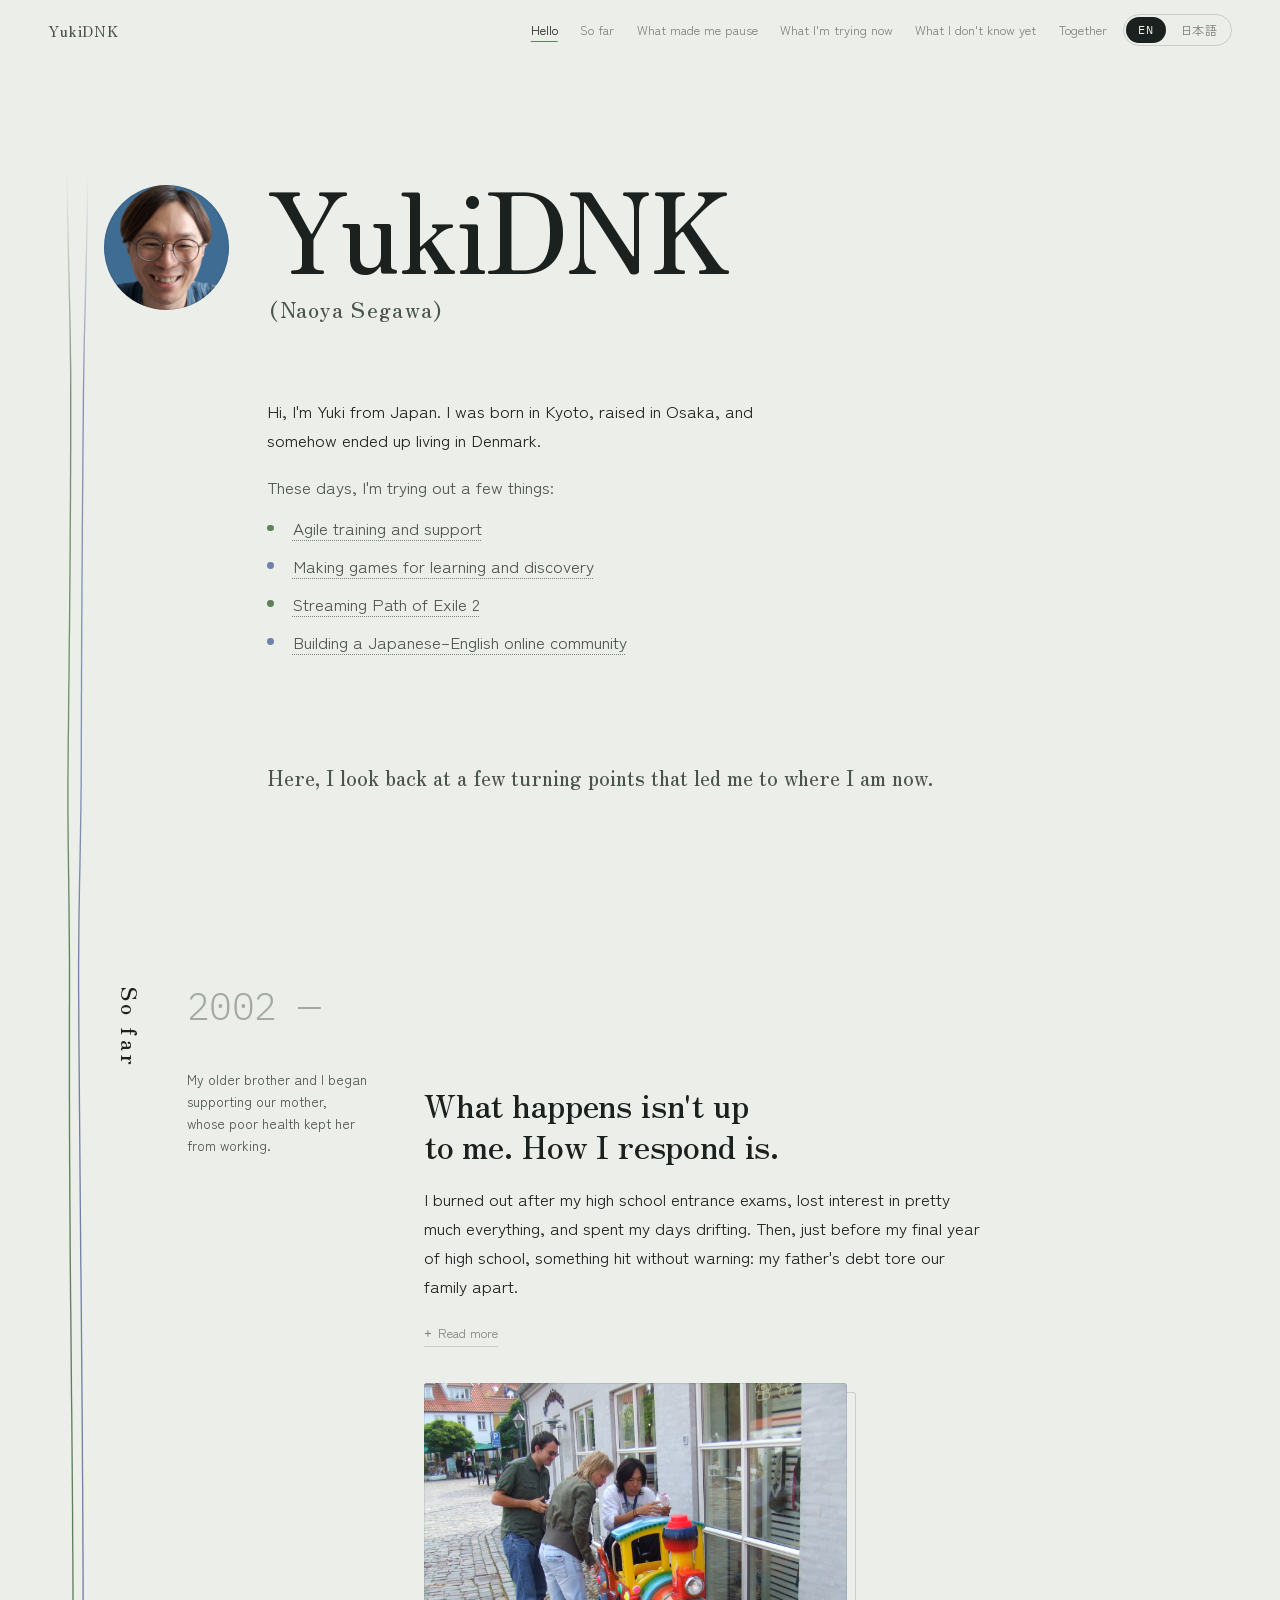
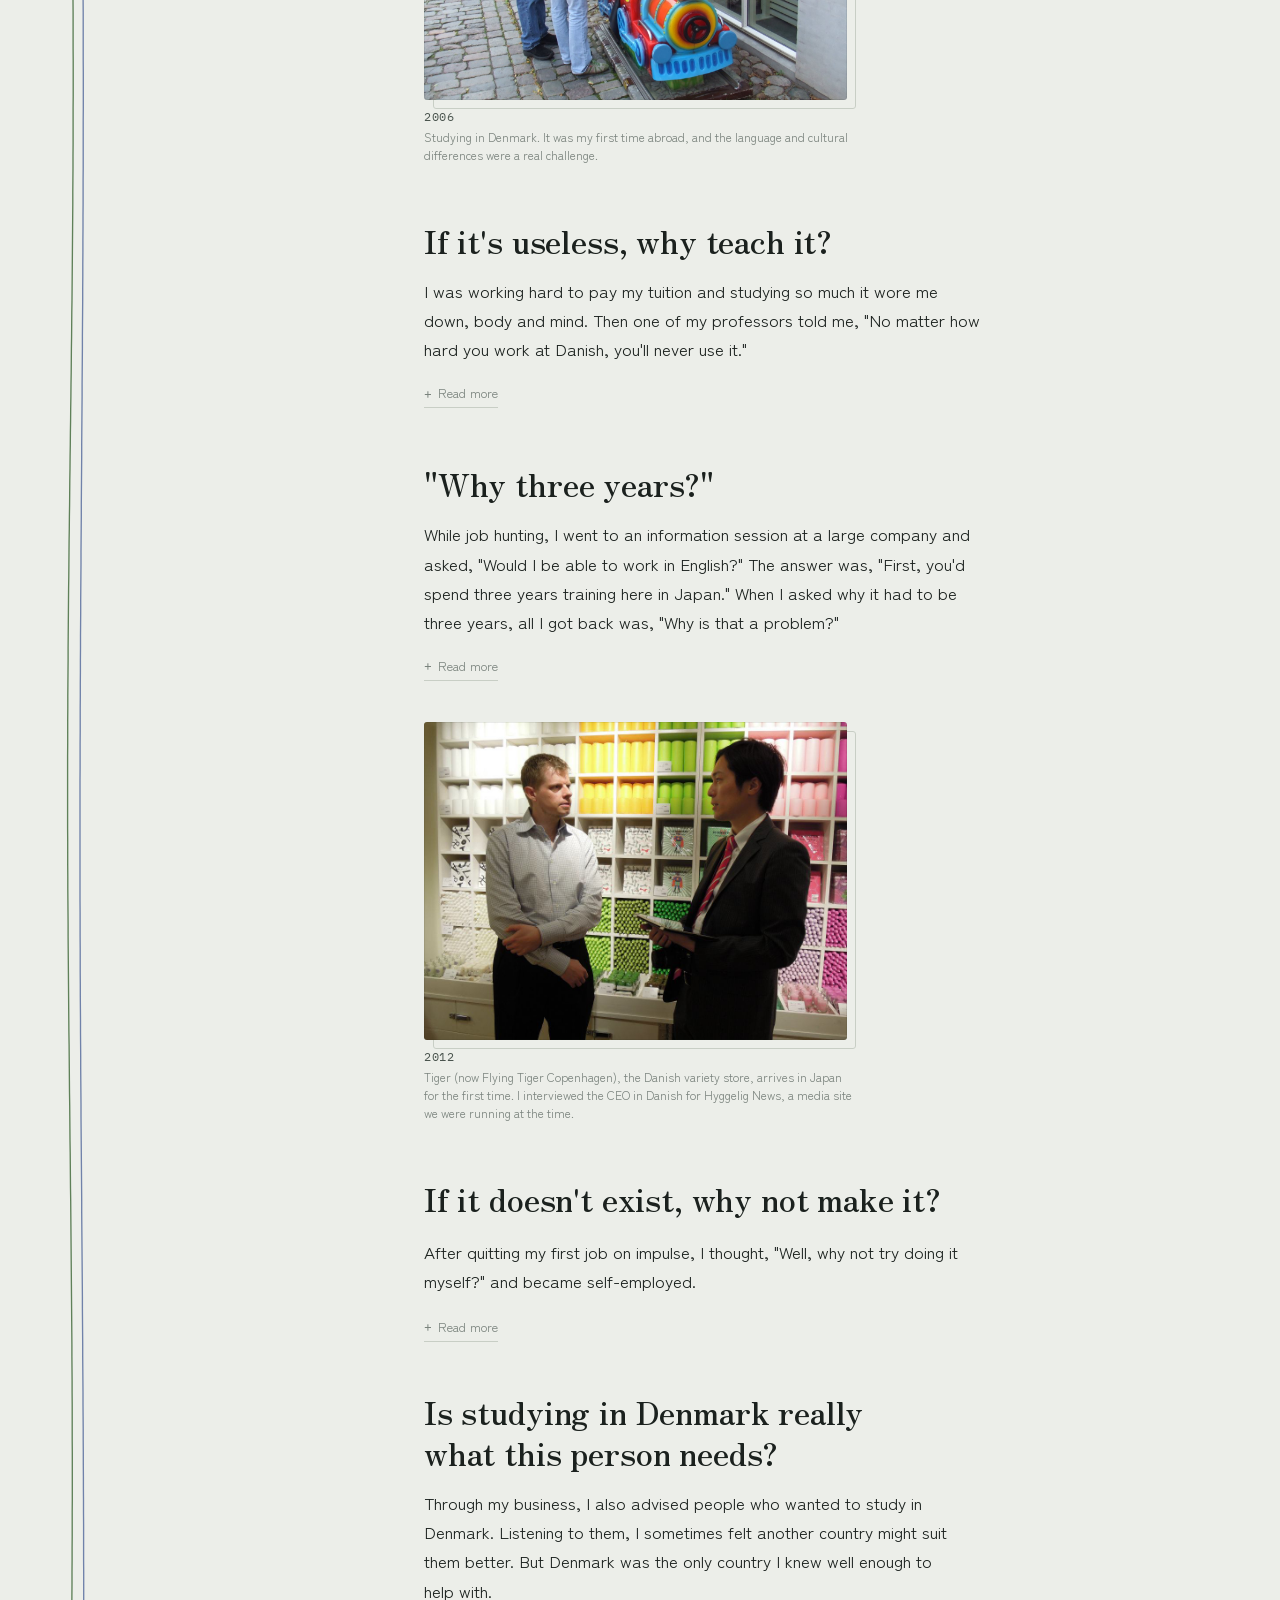
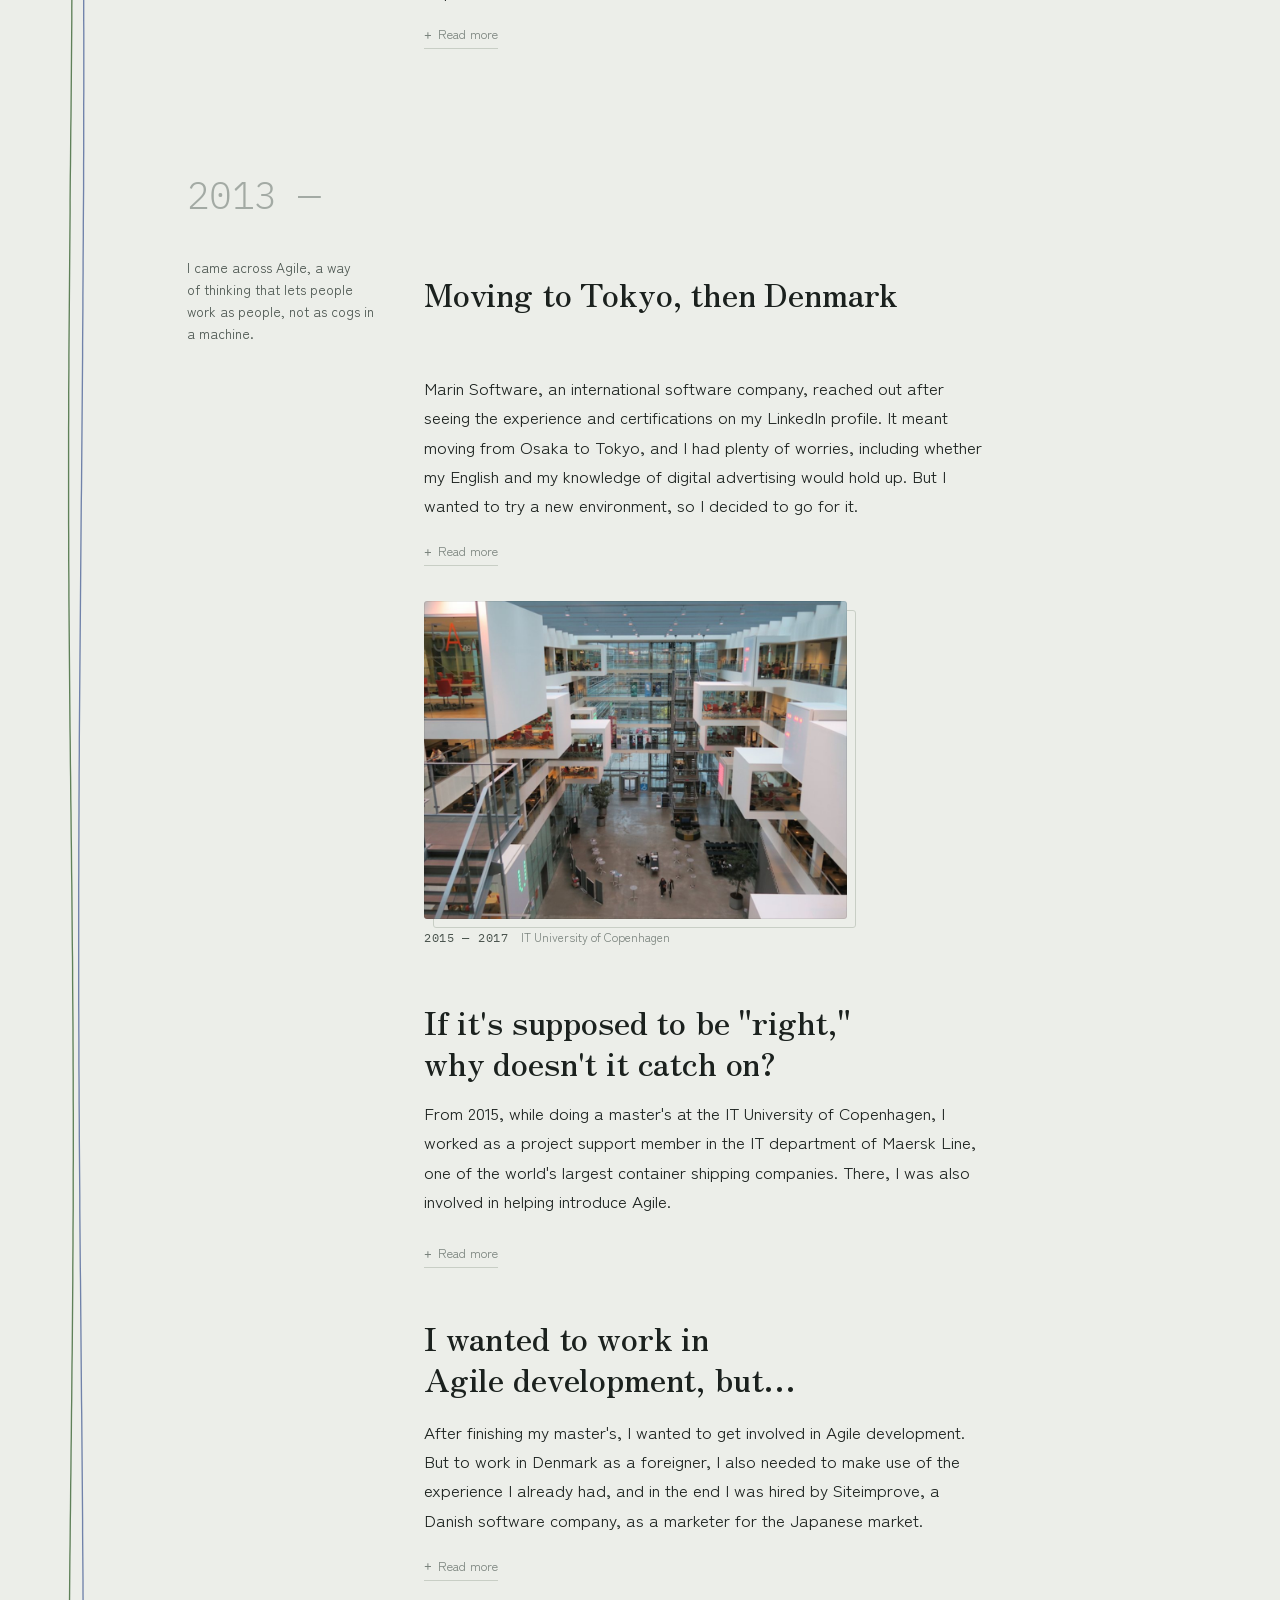
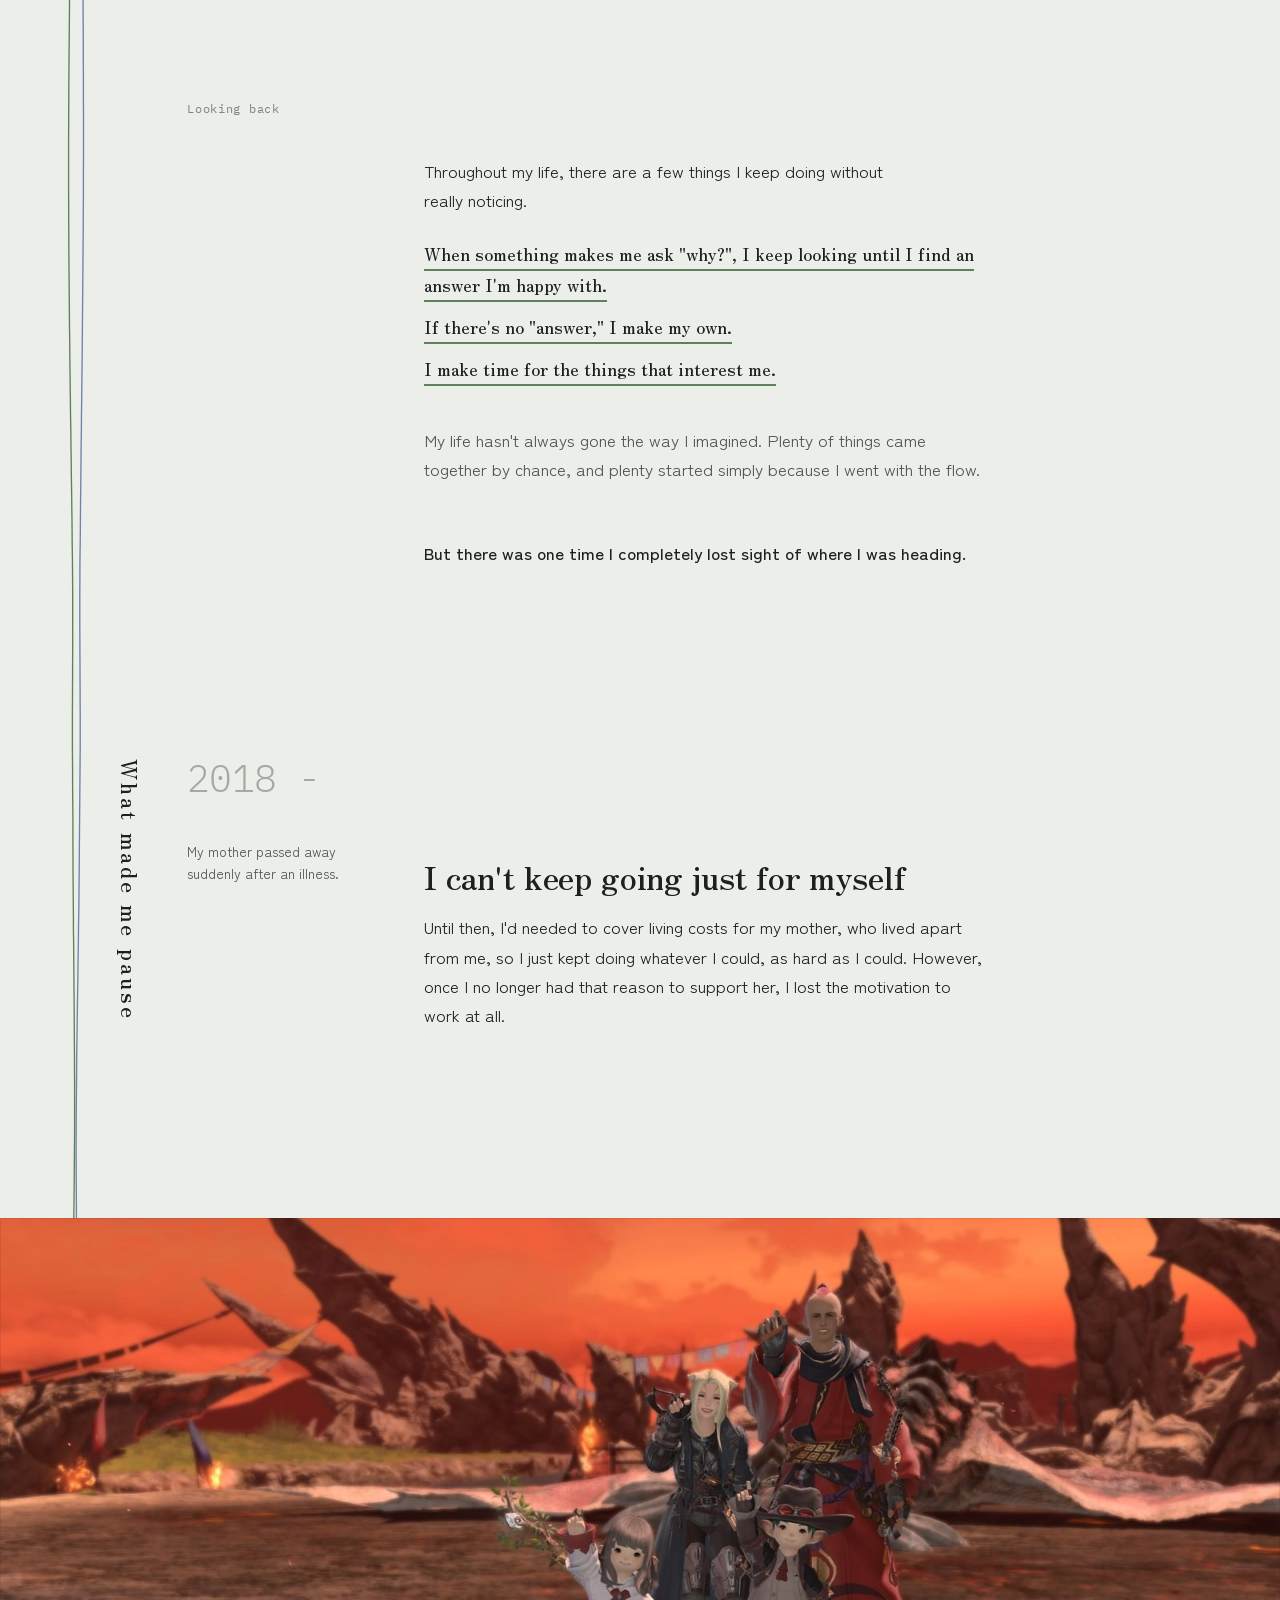
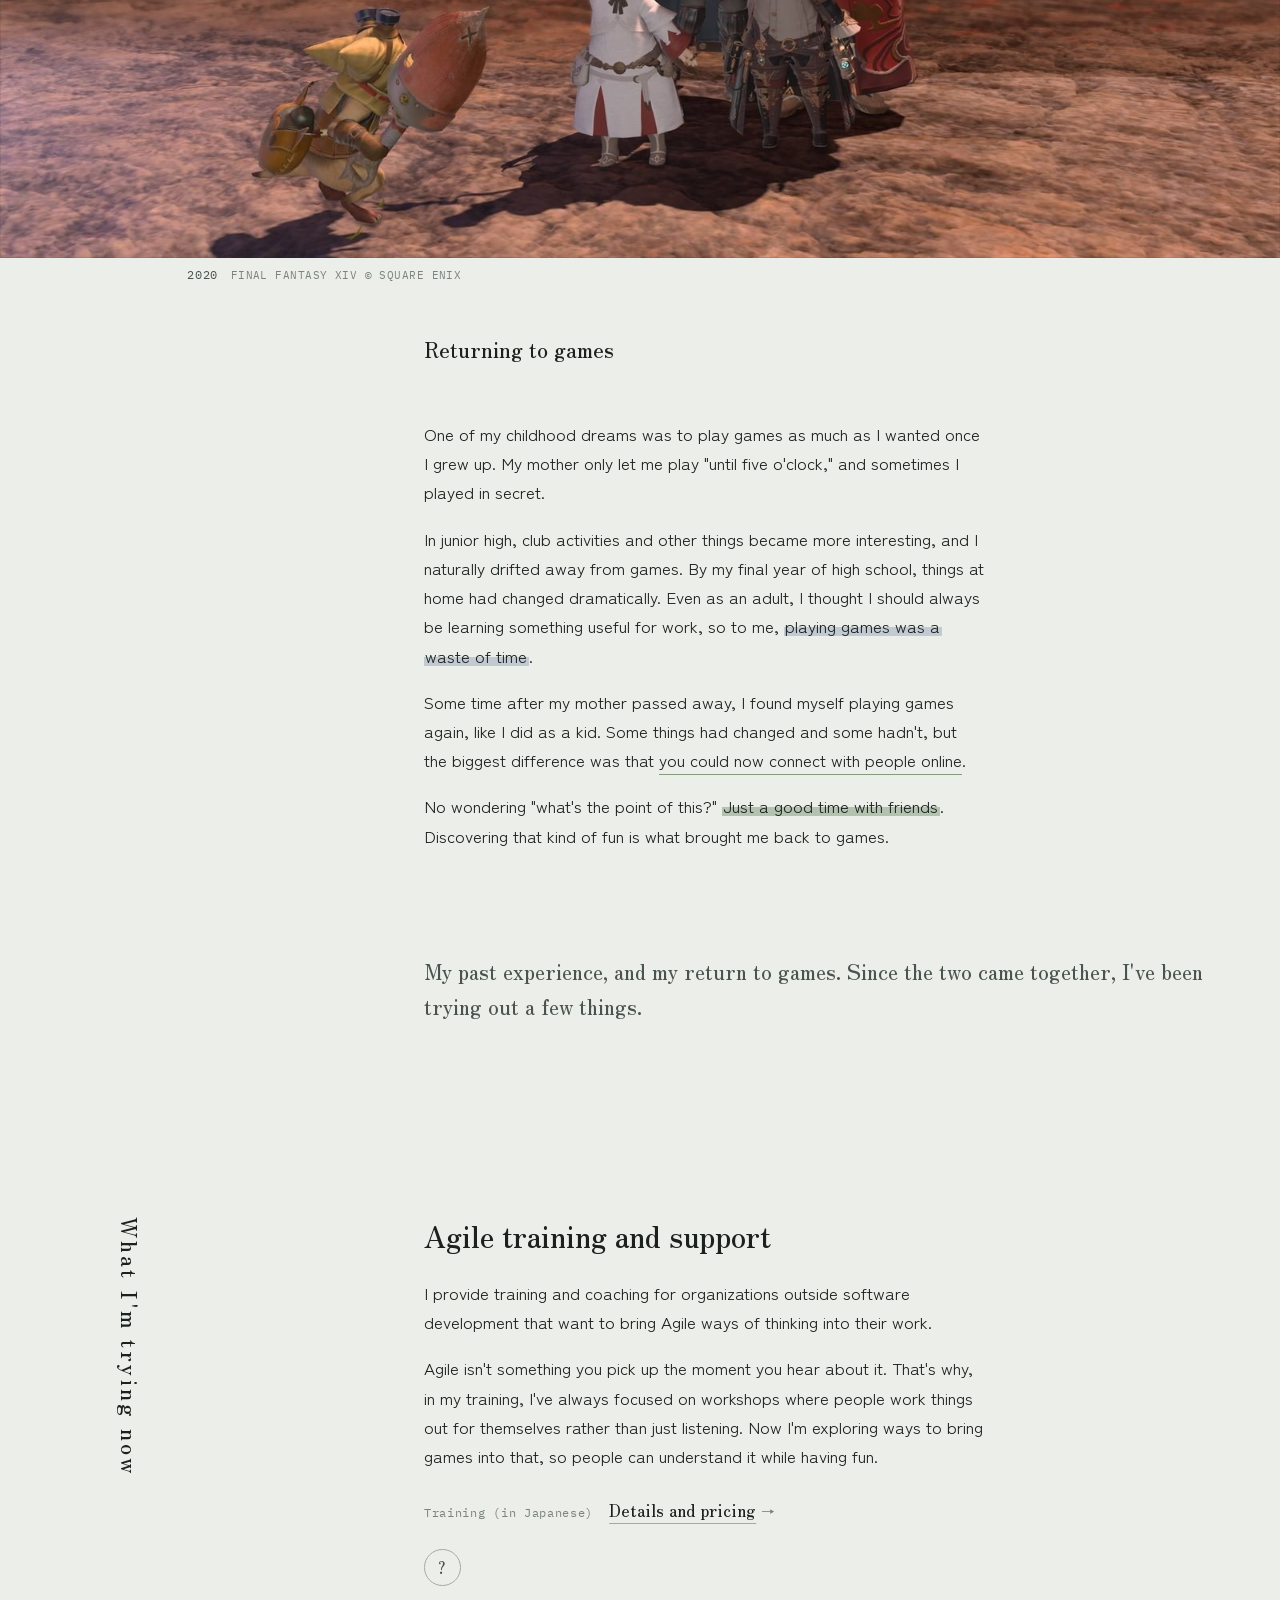
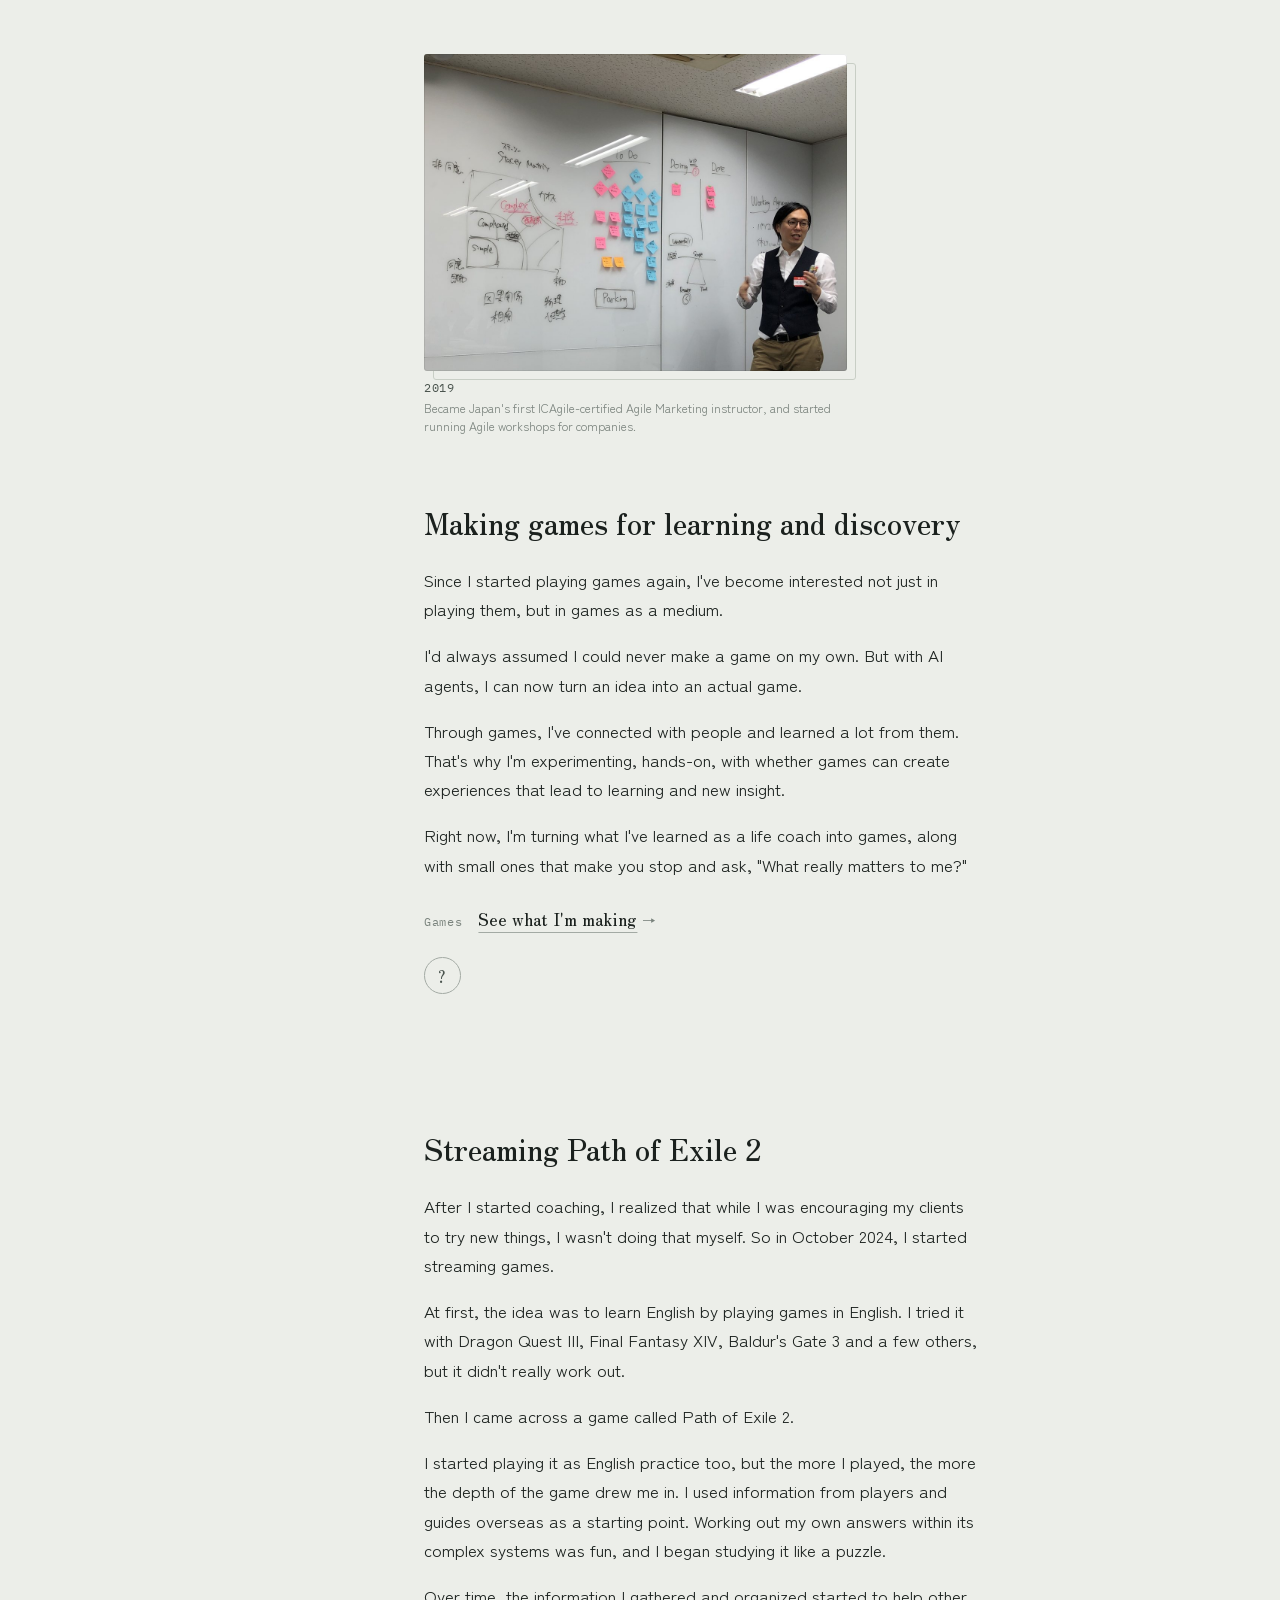
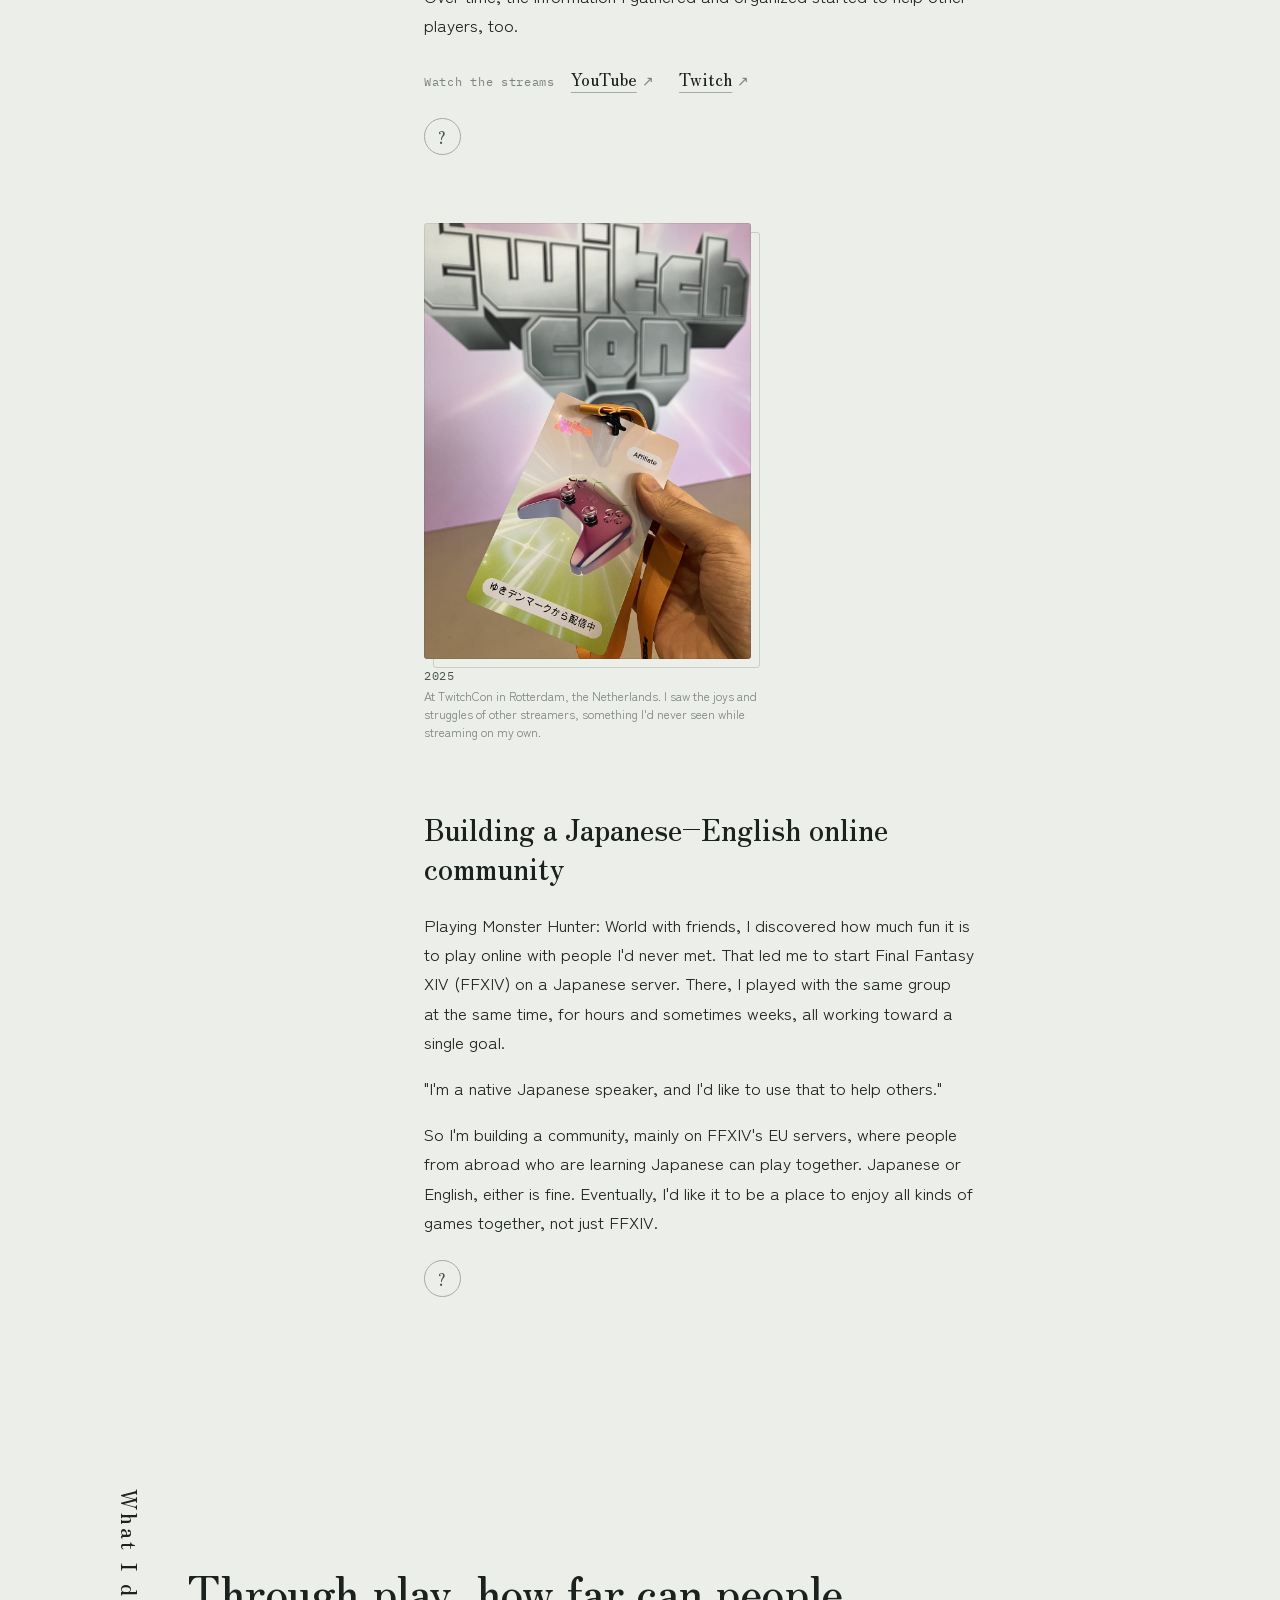
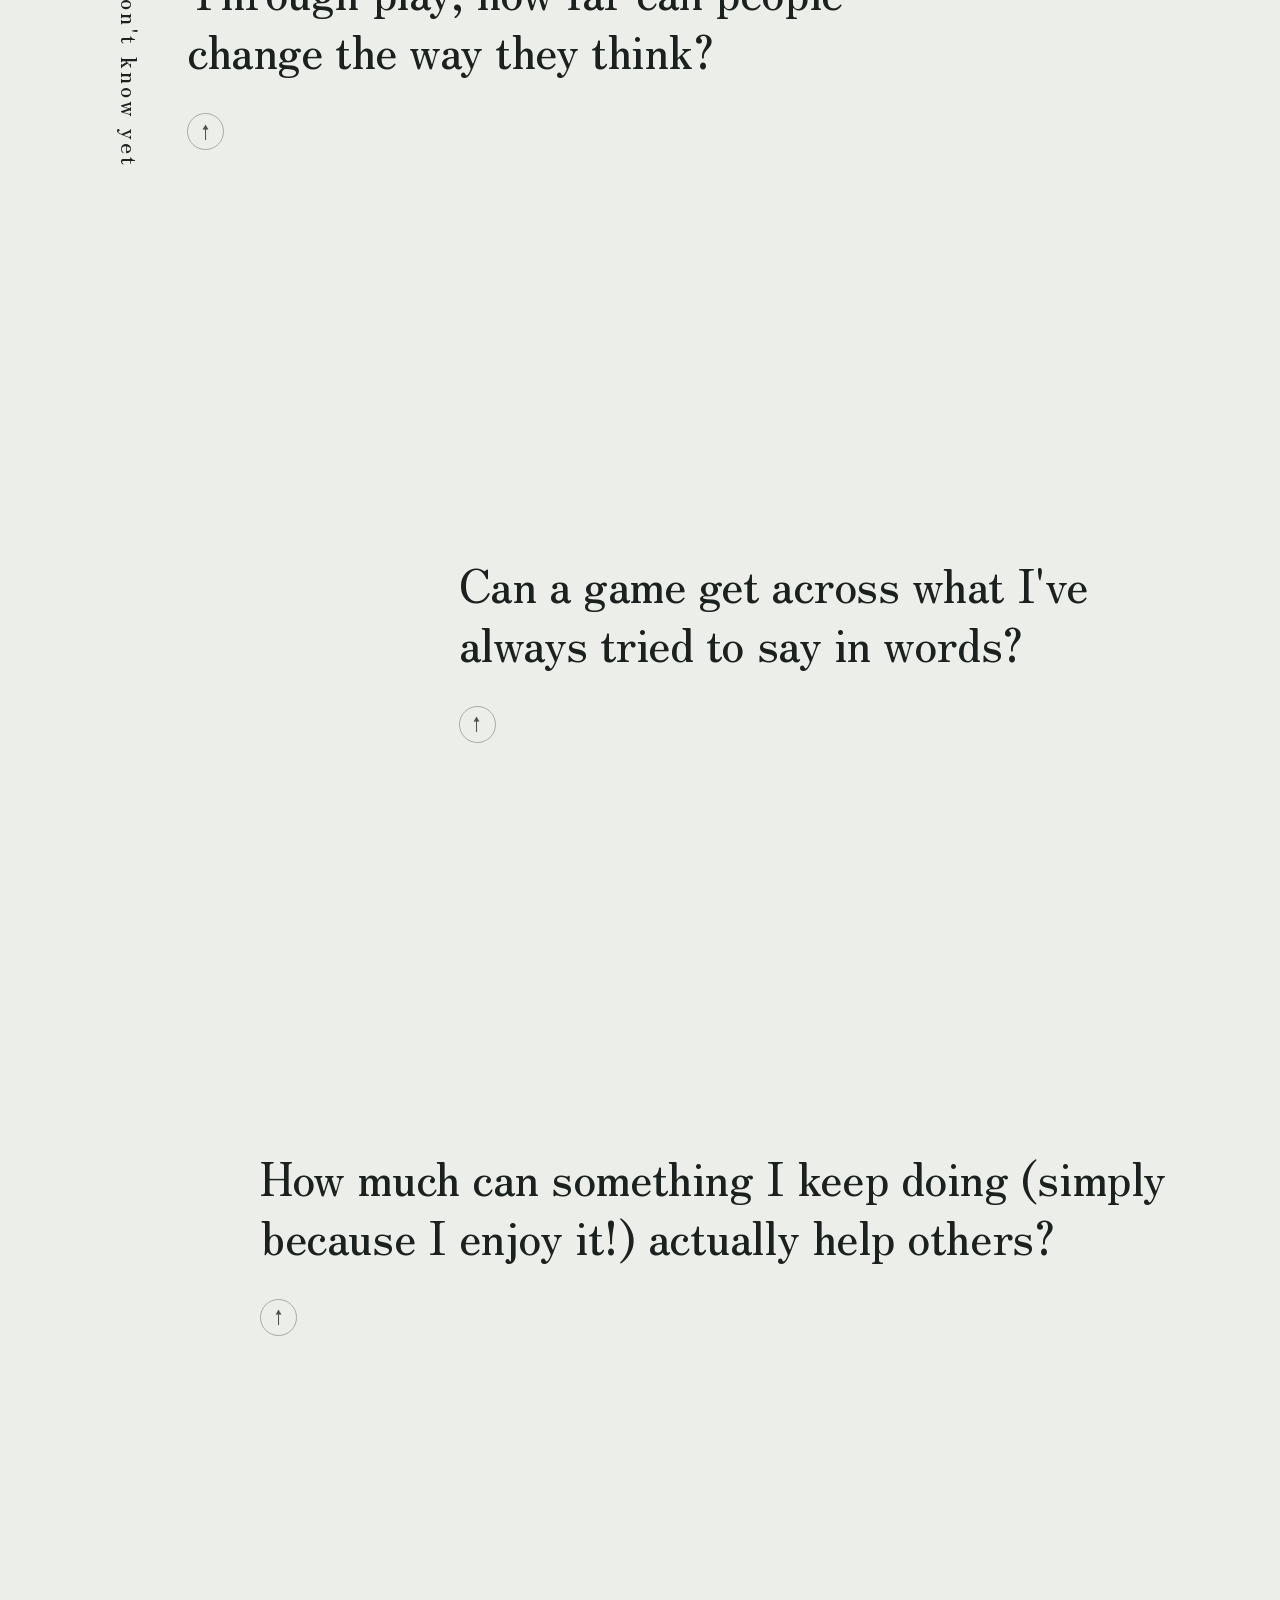
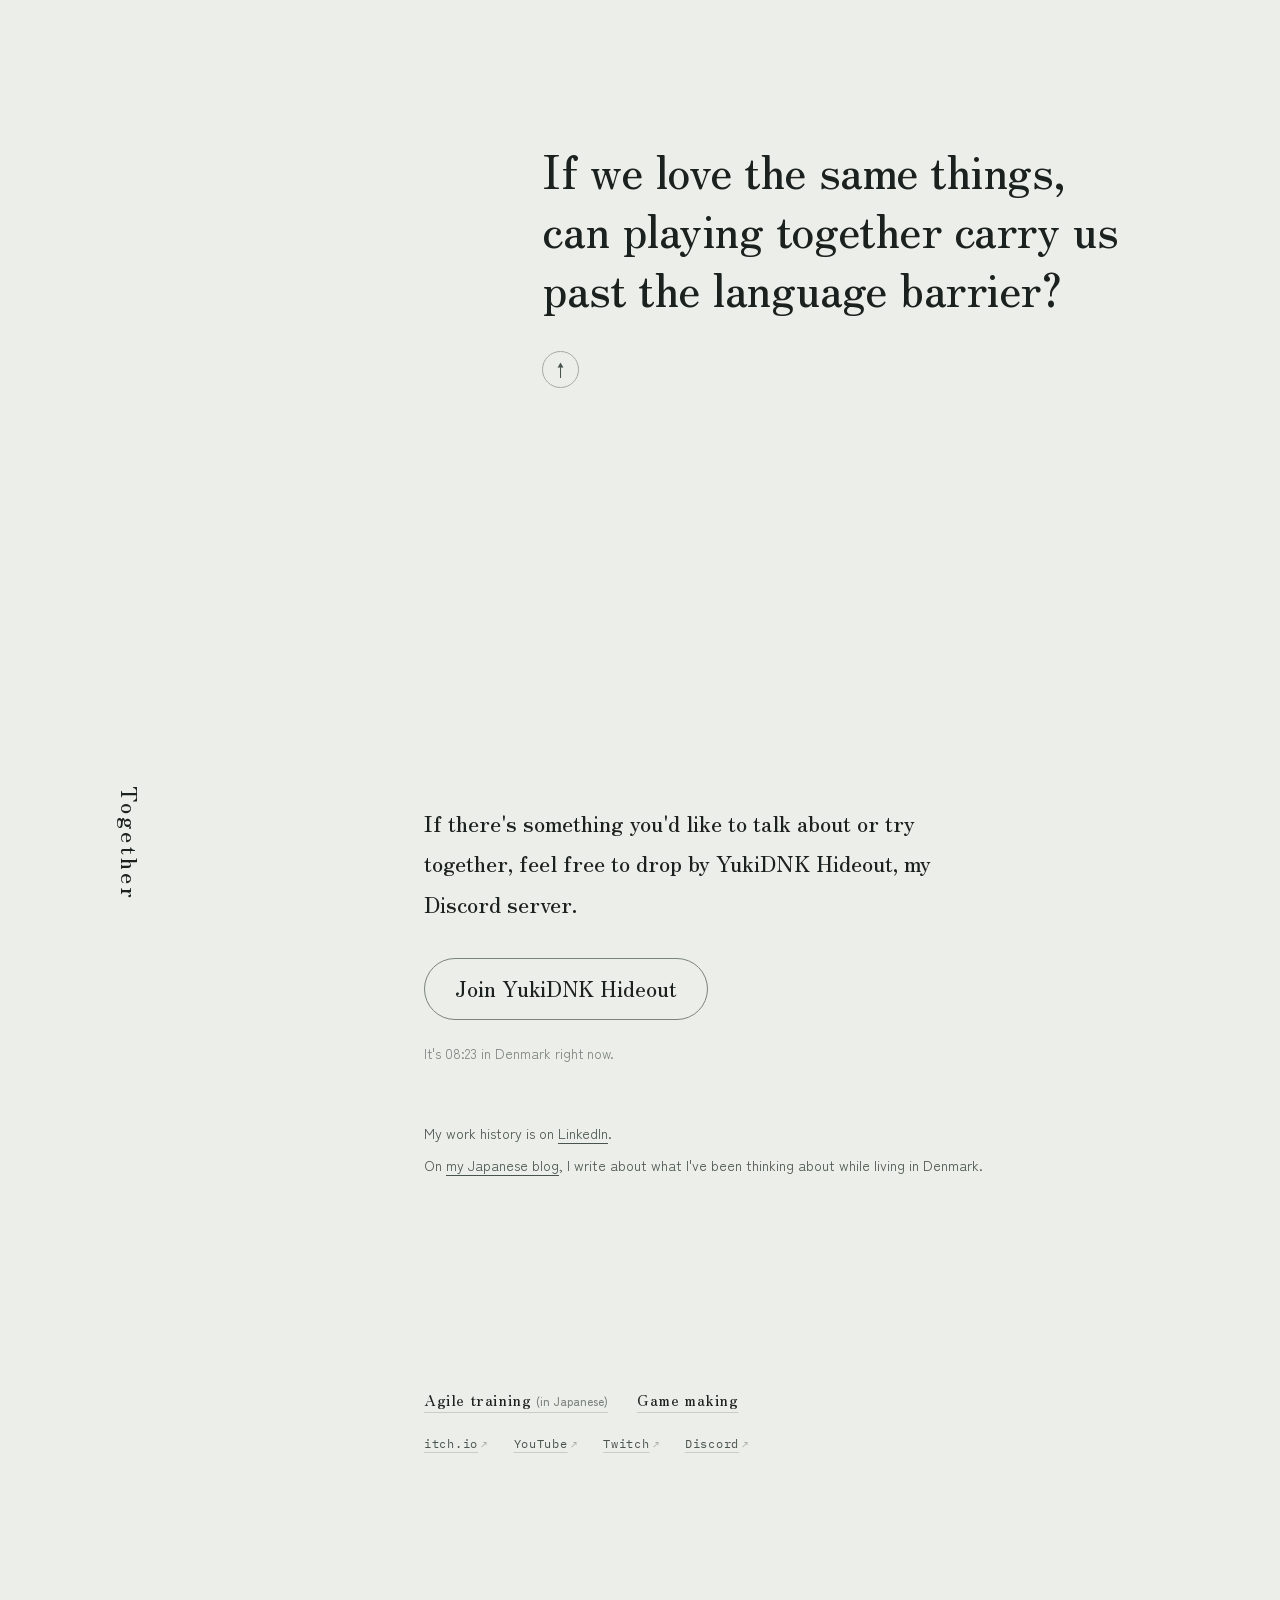
==== commit 8286f77a: "テキスト修正" ====
--- a/index.html
+++ b/index.html
@@ -285,7 +285,7 @@
       <p class="caveat" lang="ja">いつも思い描いたように人生を進めてこられたわけではありません。たまたまつながったことも、なんとなくの流れで始まったことも、たくさんありました。</p>
       <p class="caveat" lang="en">My life hasn't always gone the way I imagined. Plenty of things came together by chance, and plenty started simply because I went with the flow.</p>
       <p class="turning-point" lang="ja">でも一度だけ、そんな自分がどこへ向かえばいいのか分からなくなったことがあります。</p>
-      <p class="turning-point" lang="en">But once, even I lost sight of where I was heading.</p>
+      <p class="turning-point" lang="en">But there was one time I completely lost sight of where I was heading.</p>
     </div>
   </div>
 
@@ -330,13 +330,13 @@
     <div class="tx" lang="ja">
       <p>子どもの頃の夢の一つは、大人になったら好きなだけゲームをやり続けることでした。母に「夕方5時まで」と時間を決められていたのに、隠れてプレイしていたこともあります。</p>
       <p>中学校に入ると部活やほかのことが面白くなって、自然とゲームから離れていきます。高校三年生になる頃には家の状況も大きく変わりました。大人になってからも、仕事につながる勉強やスキルを身につけることの方が大切で、<span class="hl hl--before">ゲームなんて「無駄なもの」だと思っていました</span>。</p>
-      <p>母が亡くなってしばらくしてから、昔のようにまたゲームで遊んでみることに。以前と変わっているところもあれば、変わっていないところもありましたが、一番の違いは<span class="hb">「オンラインで人とつながれるようになった」こと</span>でした。</p>
+      <p>母が亡くなってしばらくしてから、昔のようにまたゲームで遊んでみることに。以前と変わっているところもあれば、変わっていないところもありましたが、一番の違いは<span class="hb">「オンラインで人とつながれるようになったこと」</span>でした。</p>
       <p>「これが何の役に立つんだろう」なんてことを考えず、<span class="hl hl--after">友達とただ一緒に楽しい時間を過ごせる</span>。その楽しさを知ってから、またゲームをするようになりました。</p>
     </div>
     <div class="tx" lang="en">
       <p>One of my childhood dreams was to play games as much as I wanted once I grew up. My mother only let me play "until five o'clock," and sometimes I played in secret.</p>
-      <p>In junior high, club activities and other things became more interesting, and I naturally drifted away from games. By my final year of high school, things at home had changed dramatically, and even as an adult I thought I should always be learning something useful for work, and that <span class="hl hl--before">playing games was a waste of time</span>.</p>
-      <p>Some time after my mother passed away, I tried getting back into games, which I used to love. Some things had changed and some hadn't, but the biggest difference was that <span class="hb">you could now connect with people online</span>.</p>
+      <p>In junior high, club activities and other things became more interesting, and I naturally drifted away from games. By my final year of high school, things at home had changed dramatically. Even as an adult, I thought I should always be learning something useful for work, so to me, <span class="hl hl--before">playing games was a waste of time</span>.</p>
+      <p>Some time after my mother passed away, I found myself playing games again, like I did as a kid. Some things had changed and some hadn't, but the biggest difference was that <span class="hb">you could now connect with people online</span>.</p>
       <p>No wondering "what's the point of this?" <span class="hl hl--after">Just a good time with friends</span>. Discovering that kind of fun is what brought me back to games.</p>
     </div>
   </div>
@@ -380,13 +380,13 @@
         <p>ゲームにもう一度触れるようになってから、遊ぶだけでなくゲームという媒体そのものにも興味が出てきました。</p>
         <p>「自分一人ではゲームなんてつくれない」と思っていましたが、AIエージェントを使えばアイデアをゲームという形に落とし込むこともできるようになりました。</p>
         <p>自分自身、ゲームを通して人とつながり、そこから多くのことを学んできた一人です。だからこそ、ゲームを使って「学びや気づき」が生まれる体験をつくれないか、実際に手を動かしながら試しています。</p>
-        <p>今はライフコーチとしてクライアントと向き合ってきた中で感じたことをゲーム体験にしたり、「自分が大切にしたいものって何だろう」とふと考えたくなるような小さなゲームをつくったりしています。</p>
+        <p>今はライフコーチとしてクライアントと向き合ってきた中で感じたことをゲーム体験にしたり、「自分が大切にしたいものって何だろう」と立ち止まって考えたくなるような小さなゲームをつくったりしています。</p>
       </div>
       <div class="tx" lang="en">
         <p>Since I started playing games again, I've become interested not just in playing them, but in games as a medium.</p>
         <p>I'd always assumed I could never make a game on my own. But with AI agents, I can now turn an idea into an actual game.</p>
         <p>Through games, I've connected with people and learned a lot from them. That's why I'm experimenting, hands-on, with whether games can create experiences that lead to learning and new insight.</p>
-        <p>Right now, I'm turning what I've learned as a life coach into games, along with small ones that make you ask, "What really matters to me?"</p>
+        <p>Right now, I'm turning what I've learned as a life coach into games, along with small ones that make you stop and ask, "What really matters to me?"</p>
       </div>
       <p class="watch"><span class="watch-l"><span lang="ja">つくっているゲーム一覧</span><span lang="en">Games</span></span><a href="games.html"><span lang="ja">ゲーム開発</span><span lang="en">See what I'm making</span></a></p>
       <a class="ask" href="#q-making"><span aria-hidden="true">?</span><span class="vh"><span lang="ja">まだ分からないこと</span><span lang="en">What I don't know yet</span></span></a>
@@ -472,7 +472,7 @@
 <section class="sec together" id="together" aria-labelledby="h-together" data-sep="10">
   <h2 class="sh" id="h-together"><span lang="ja">一緒に</span><span lang="en">Together</span></h2>
   <div class="sbody">
-    <p class="invite"><span lang="ja">話してみたいことや、やってみたいことがあれば、Discordグループ「YukiDNK Hideout」へお気軽にどうぞ。</span><span lang="en">If there's something you'd like to talk about or try, feel free to drop by YukiDNK Hideout, my Discord server.</span></p>
+    <p class="invite"><span lang="ja">話してみたいことや、一緒にやってみたいことがあれば、Discordグループ「YukiDNK Hideout」へお気軽にどうぞ。</span><span lang="en">If there's something you'd like to talk about or try together, feel free to drop by YukiDNK Hideout, my Discord server.</span></p>
     <p class="door-wrap"><a class="door" href="https://discord.com/invite/P5dFsZMVmX" target="_blank" rel="noopener"><span lang="ja">YukiDNK Hideoutに参加する</span><span lang="en">Join YukiDNK Hideout</span></a></p>
     <p class="there"><span lang="ja">デンマークは今 <time class="clock" data-clock></time> です。</span><span lang="en">It's <time class="clock" data-clock></time> in Denmark right now.</span></p>
     <p class="li"><span lang="ja">これまでの職歴は<a href="https://www.linkedin.com/in/naoyasegawa/" target="_blank" rel="noopener">LinkedIn</a>にあります。</span><span lang="en">My work history is on <a href="https://www.linkedin.com/in/naoyasegawa/" target="_blank" rel="noopener">LinkedIn</a>.</span></p>
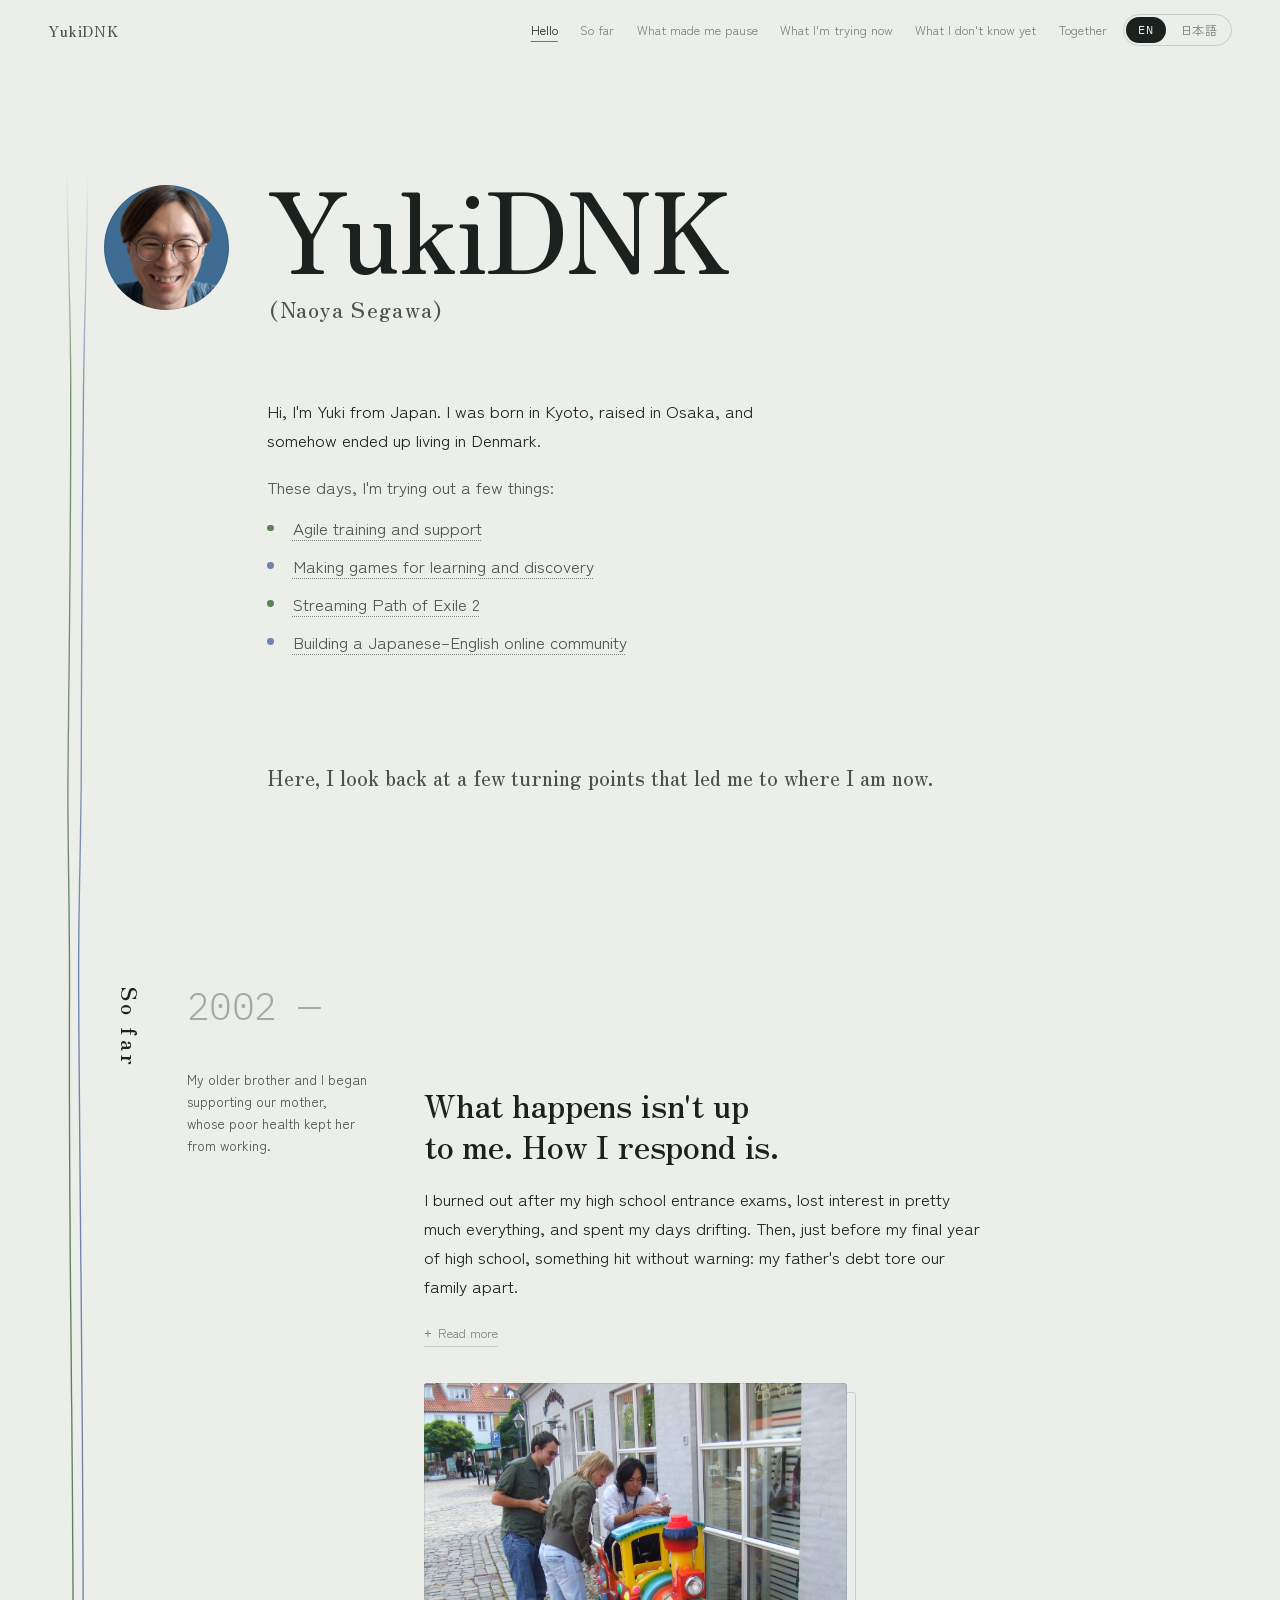
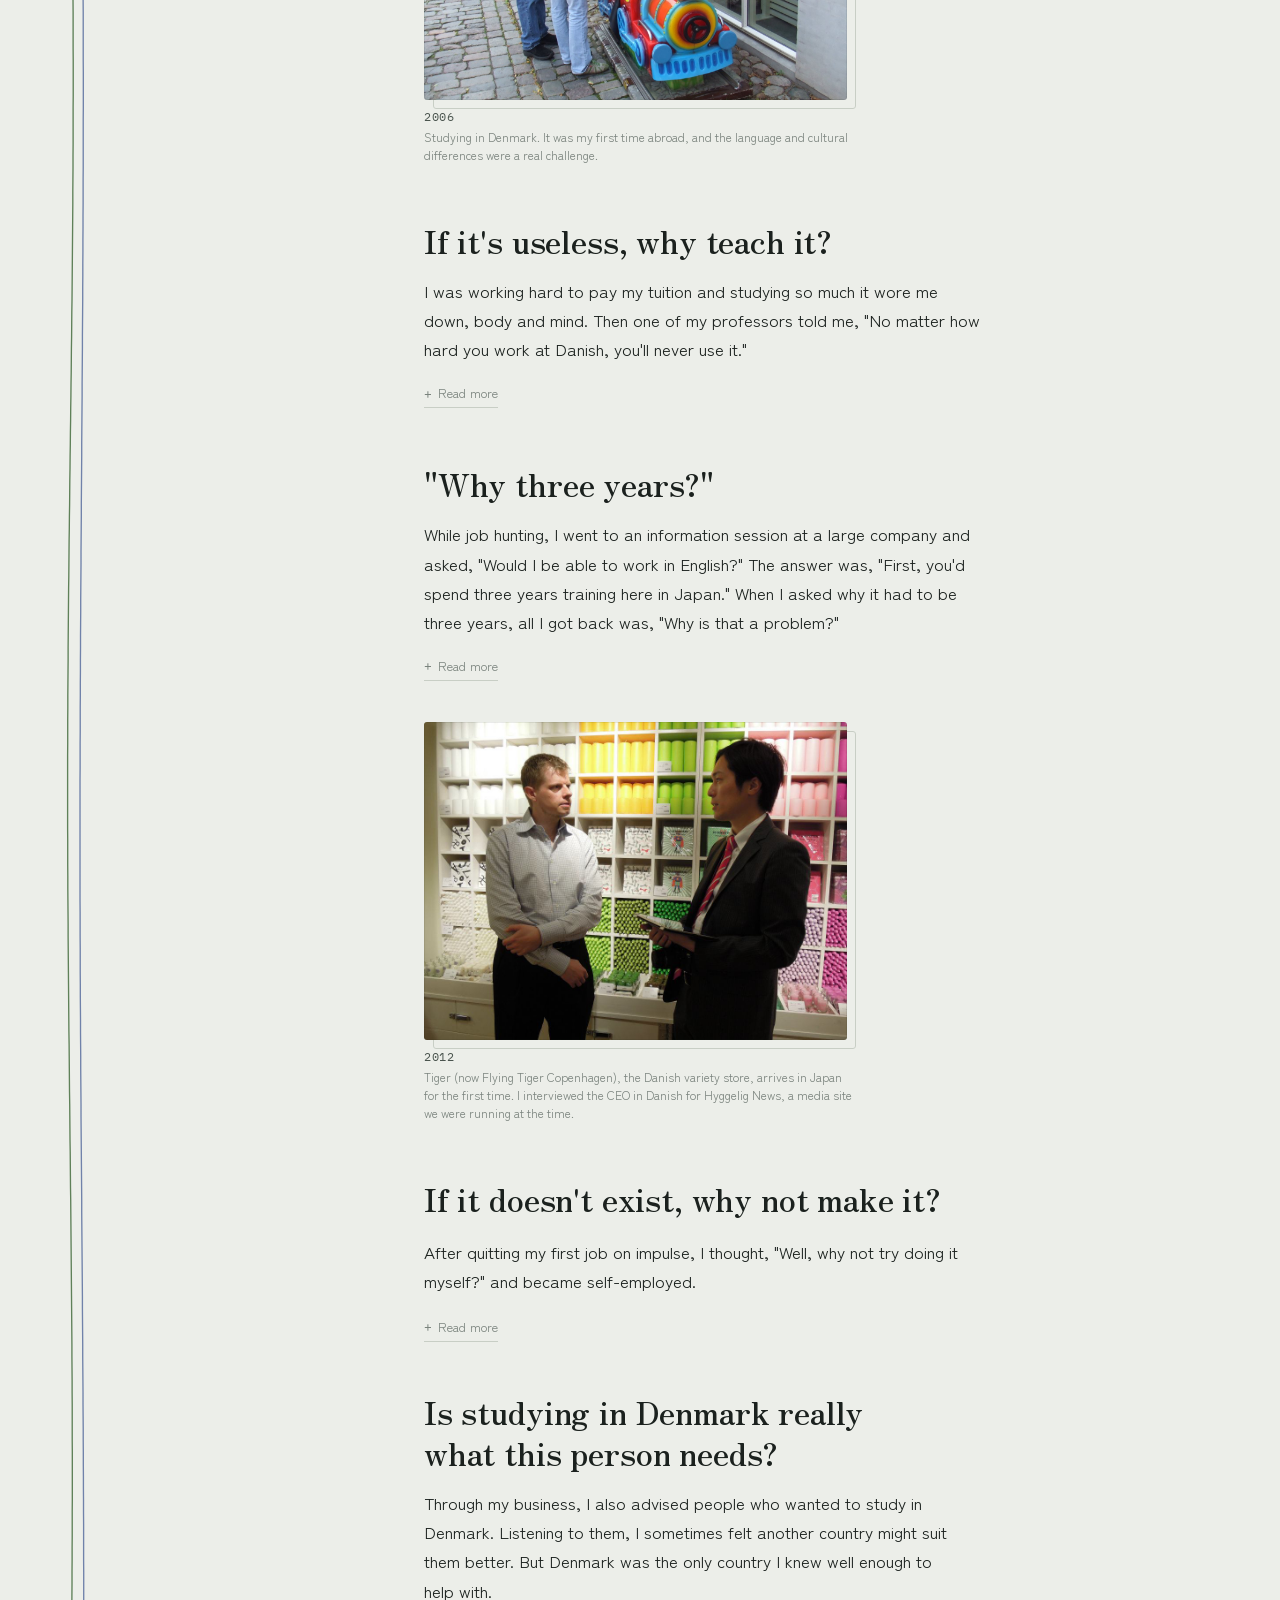
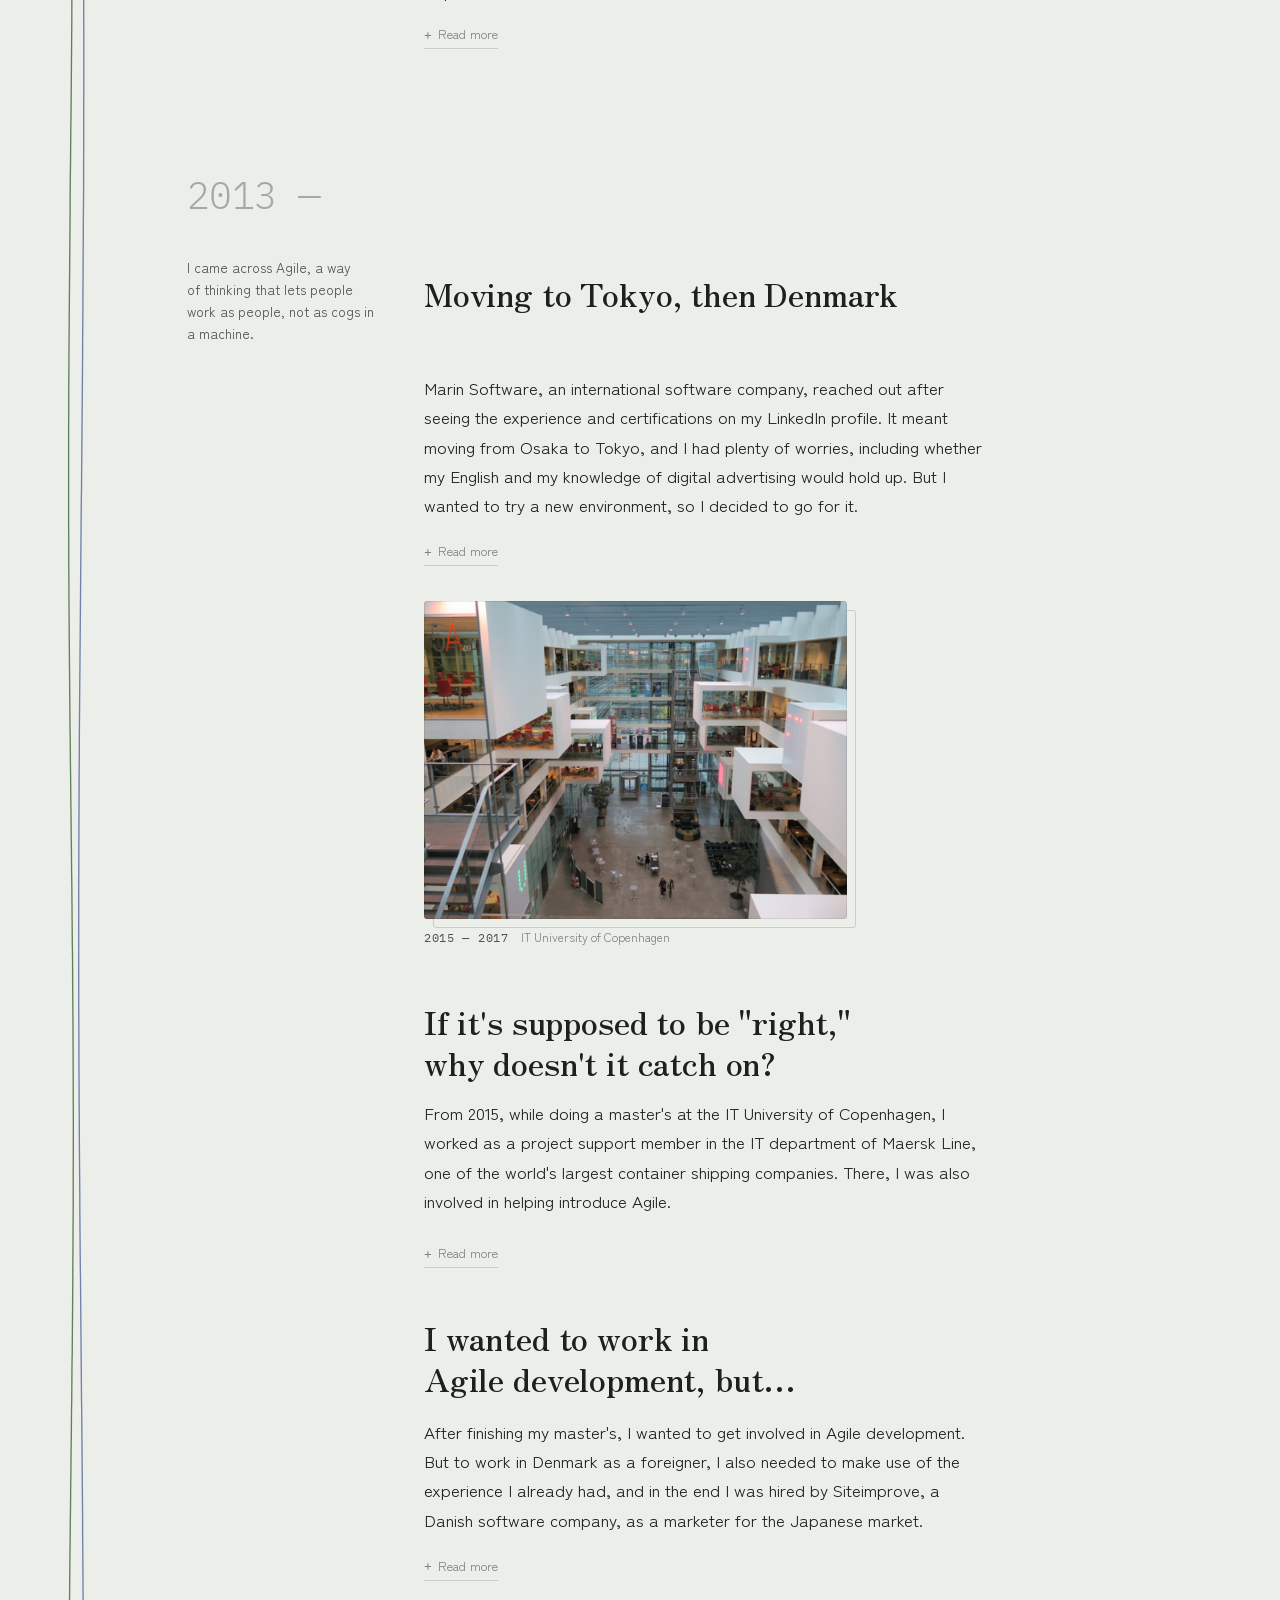
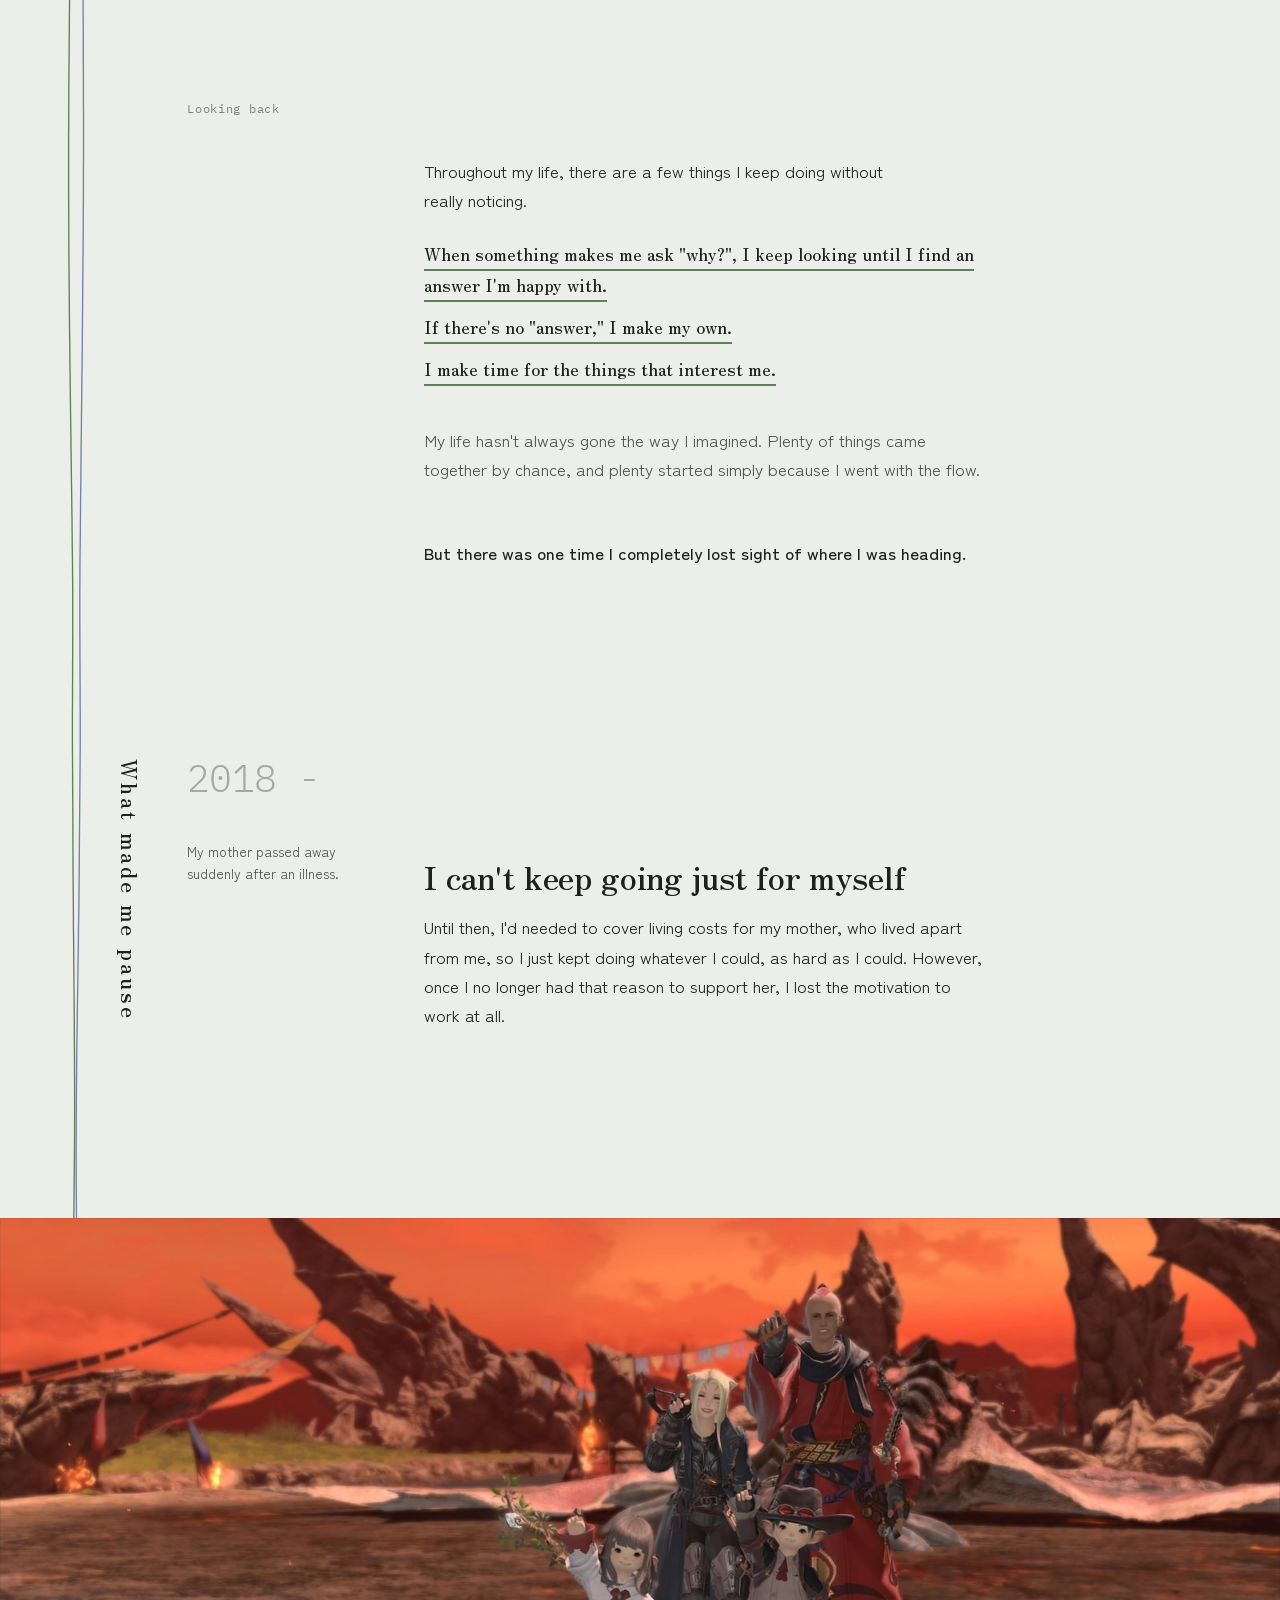
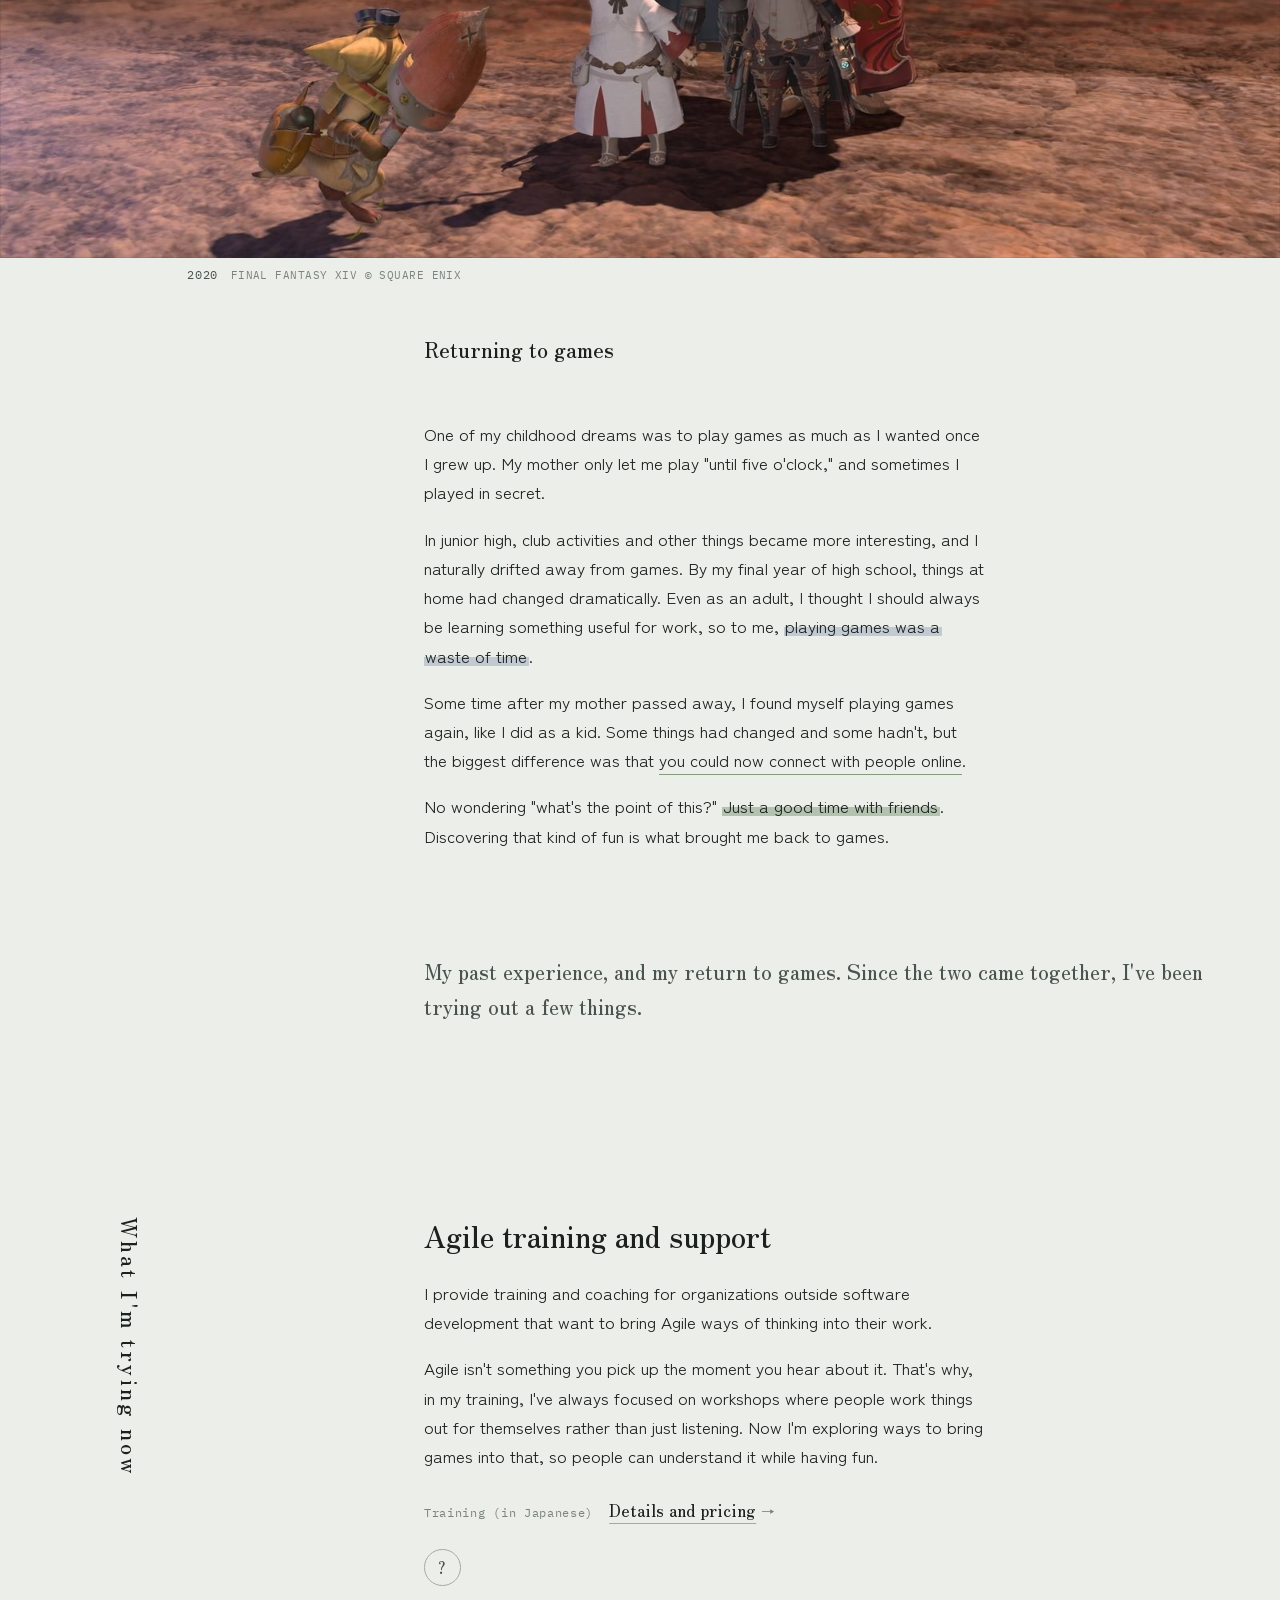
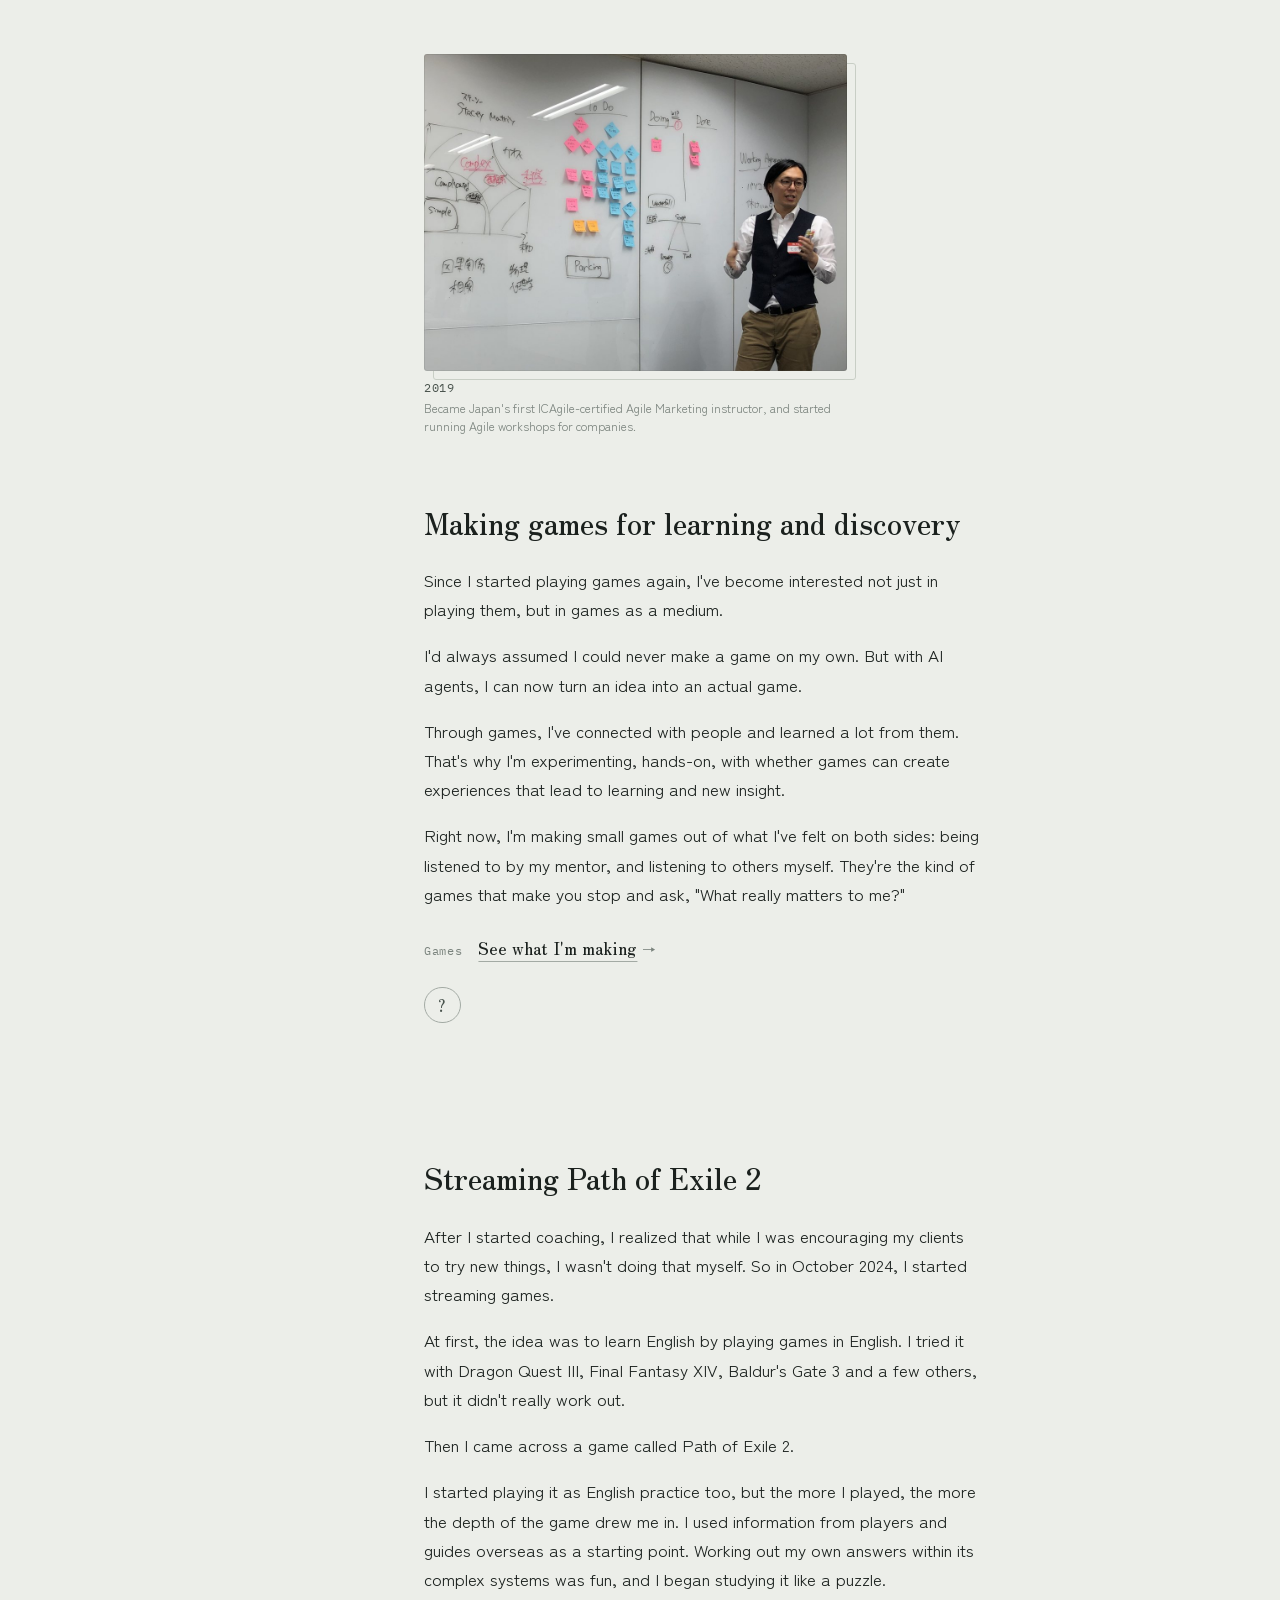
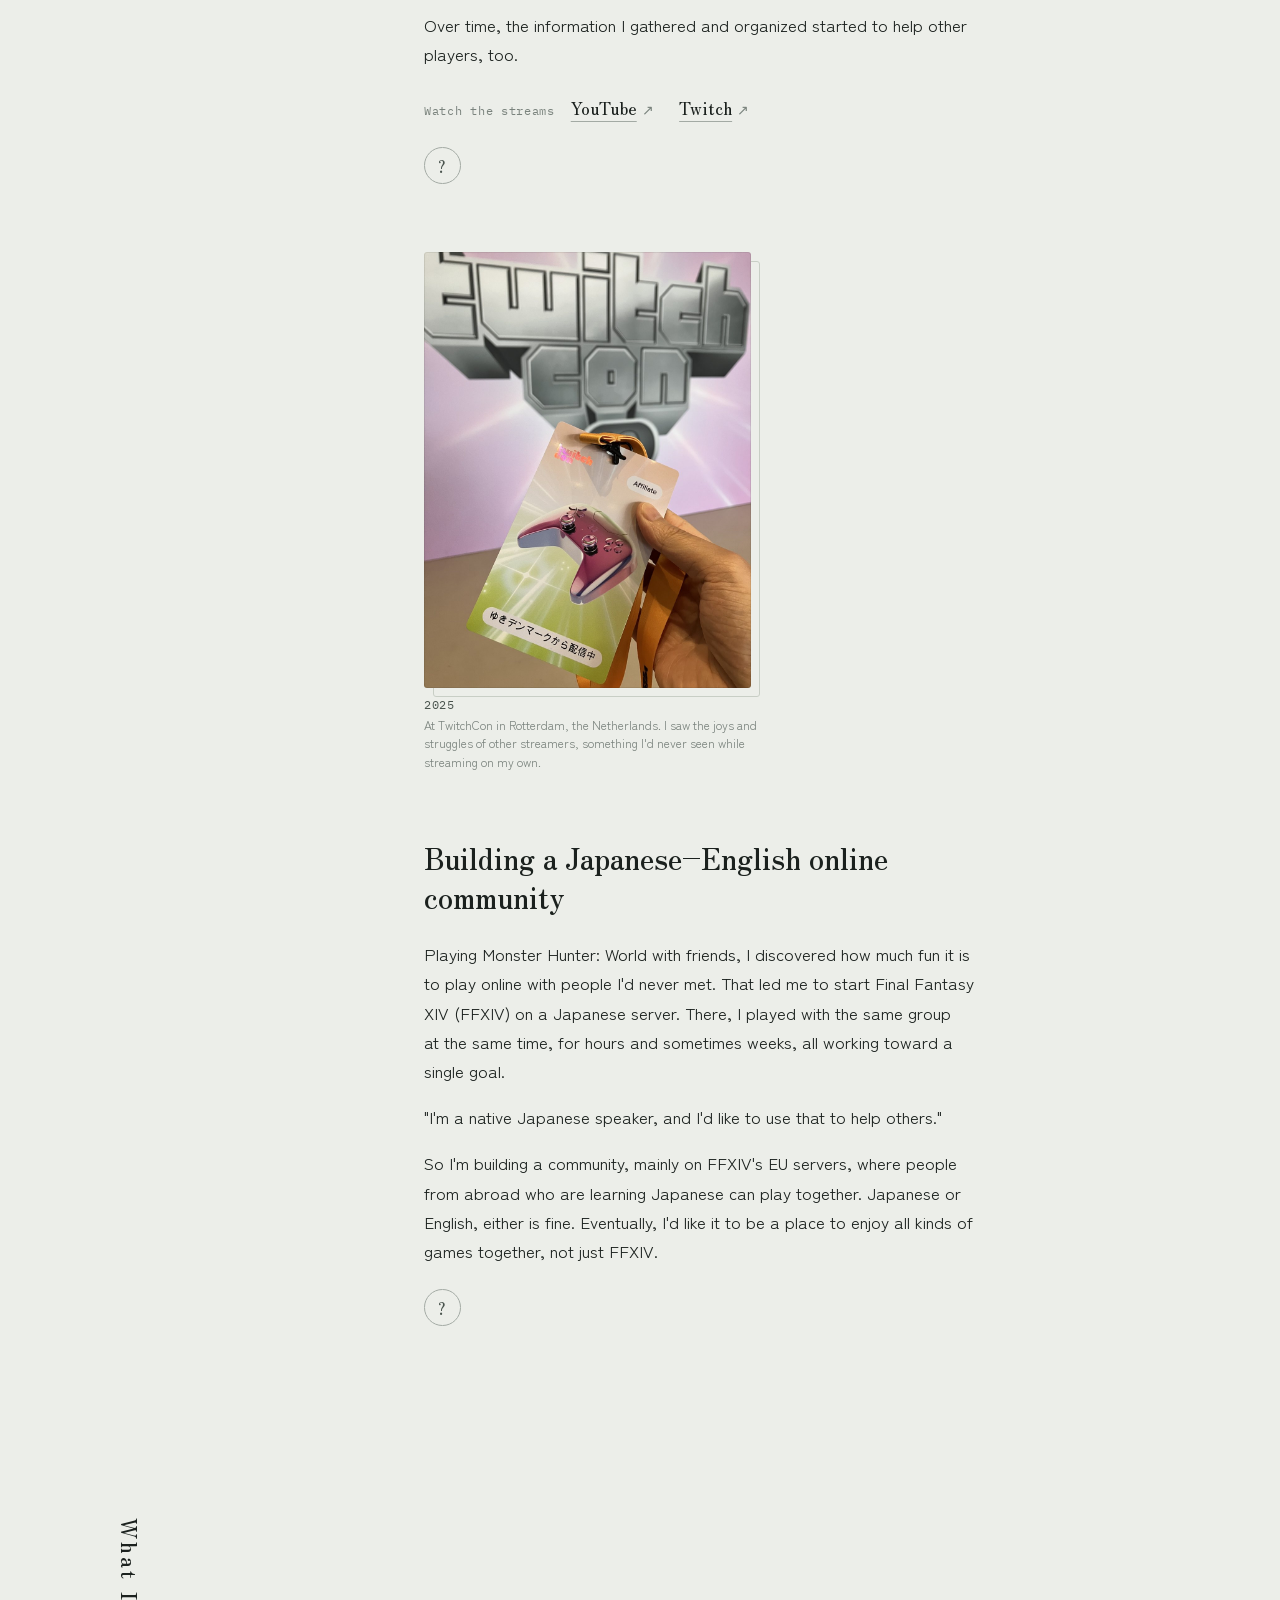
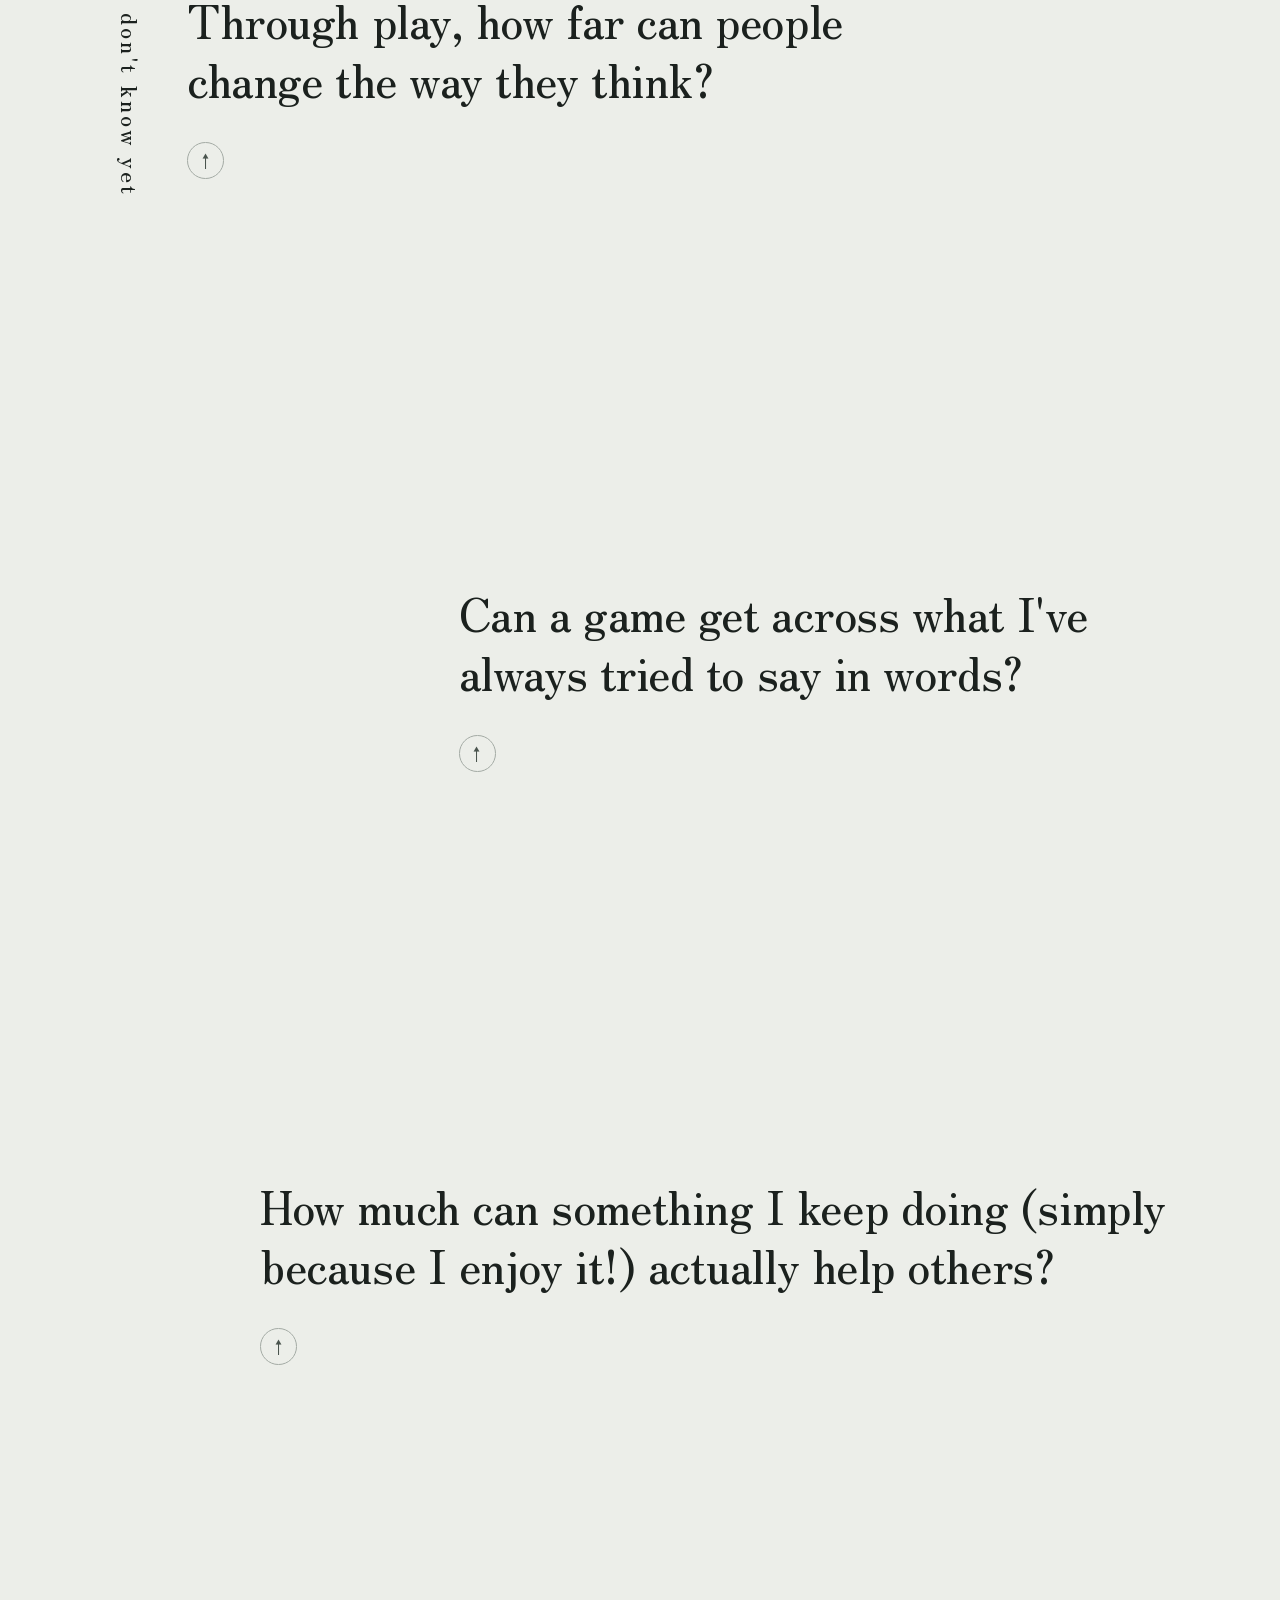
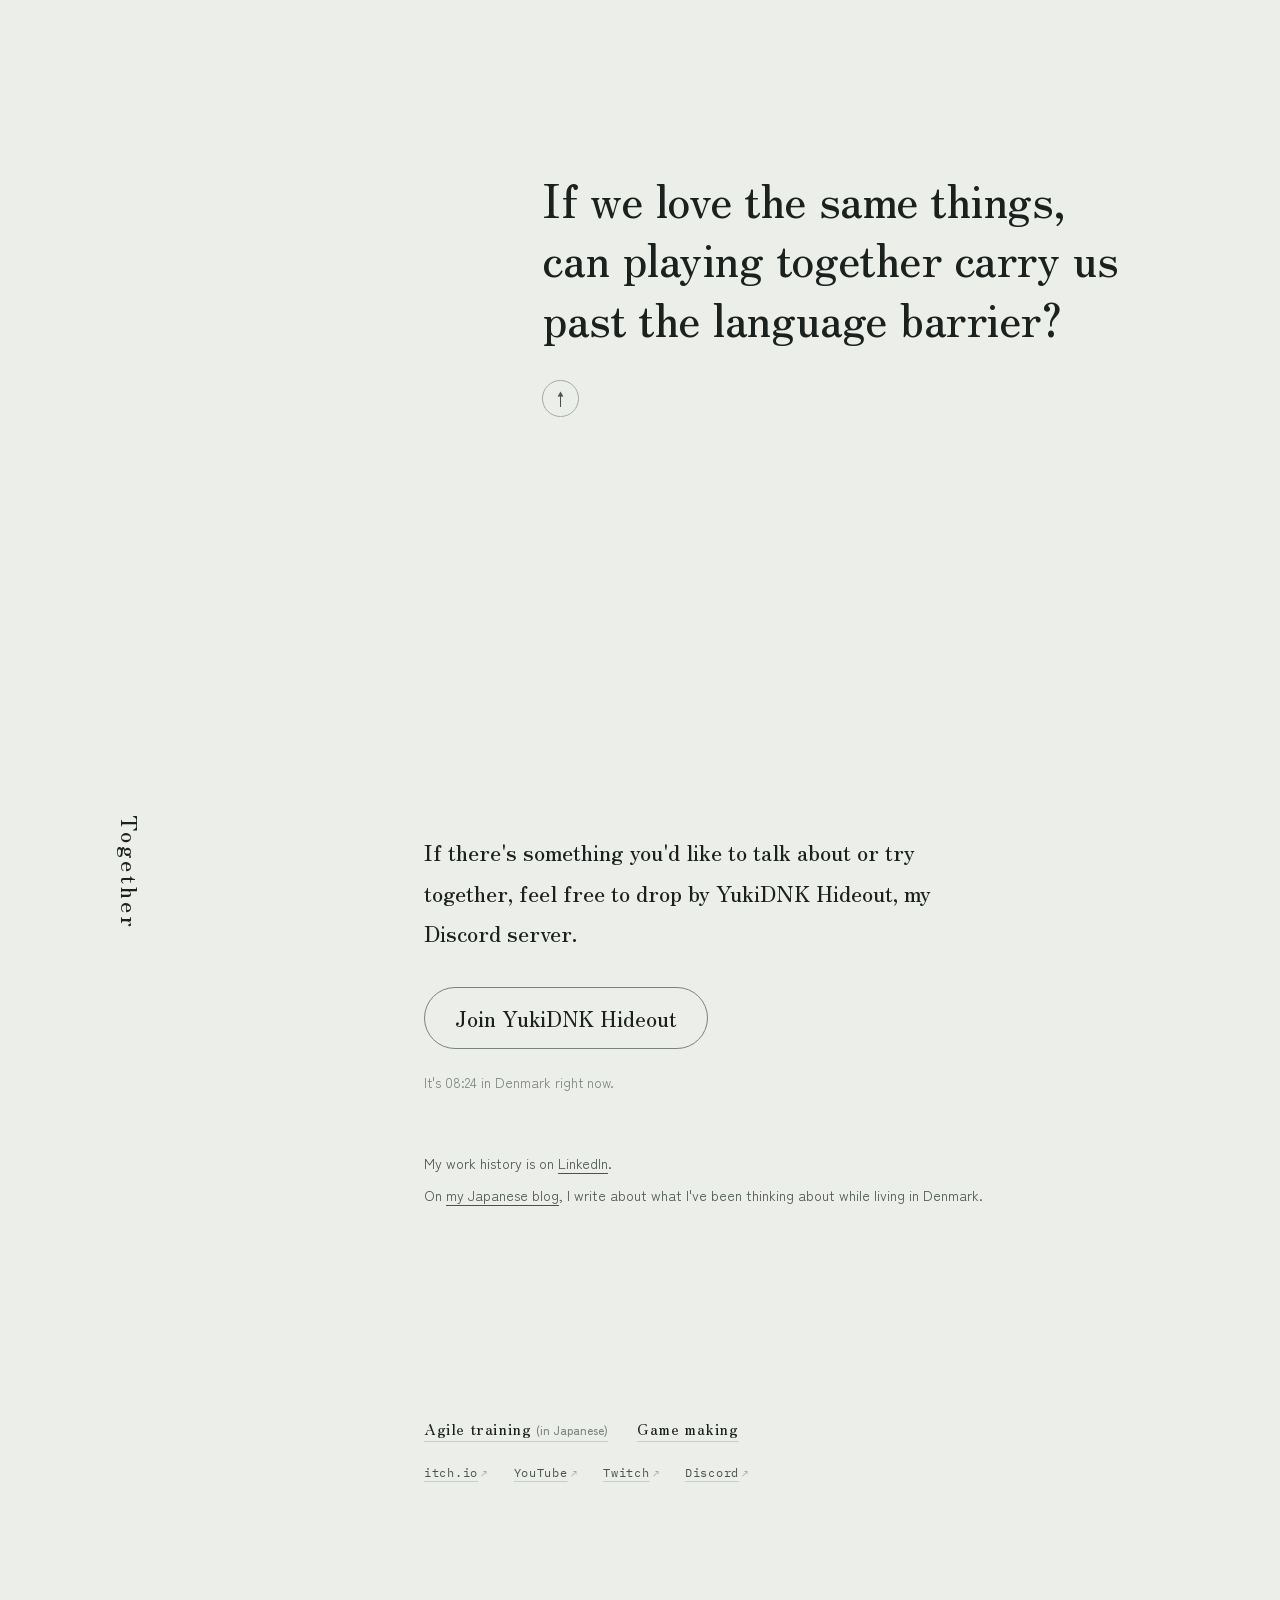
==== commit cb25d6e6: "テキスト修正" ====
--- a/index.html
+++ b/index.html
@@ -380,13 +380,13 @@
         <p>ゲームにもう一度触れるようになってから、遊ぶだけでなくゲームという媒体そのものにも興味が出てきました。</p>
         <p>「自分一人ではゲームなんてつくれない」と思っていましたが、AIエージェントを使えばアイデアをゲームという形に落とし込むこともできるようになりました。</p>
         <p>自分自身、ゲームを通して人とつながり、そこから多くのことを学んできた一人です。だからこそ、ゲームを使って「学びや気づき」が生まれる体験をつくれないか、実際に手を動かしながら試しています。</p>
-        <p>今はライフコーチとしてクライアントと向き合ってきた中で感じたことをゲーム体験にしたり、「自分が大切にしたいものって何だろう」と立ち止まって考えたくなるような小さなゲームをつくったりしています。</p>
+        <p>師匠に話を聞いてもらうこと。反対に自分が人の話を聞くこと。その両方で感じてきたことを今は小さなゲームにしています。「自分が大切にしたいものって何だろう」と立ち止まって考えたくなるようなゲームです。</p>
       </div>
       <div class="tx" lang="en">
         <p>Since I started playing games again, I've become interested not just in playing them, but in games as a medium.</p>
         <p>I'd always assumed I could never make a game on my own. But with AI agents, I can now turn an idea into an actual game.</p>
         <p>Through games, I've connected with people and learned a lot from them. That's why I'm experimenting, hands-on, with whether games can create experiences that lead to learning and new insight.</p>
-        <p>Right now, I'm turning what I've learned as a life coach into games, along with small ones that make you stop and ask, "What really matters to me?"</p>
+        <p>Right now, I'm making small games out of what I've felt on both sides: being listened to by my mentor, and listening to others myself. They're the kind of games that make you stop and ask, "What really matters to me?"</p>
       </div>
       <p class="watch"><span class="watch-l"><span lang="ja">つくっているゲーム一覧</span><span lang="en">Games</span></span><a href="games.html"><span lang="ja">ゲーム開発</span><span lang="en">See what I'm making</span></a></p>
       <a class="ask" href="#q-making"><span aria-hidden="true">?</span><span class="vh"><span lang="ja">まだ分からないこと</span><span lang="en">What I don't know yet</span></span></a>
--- a/assets/css/style.css
+++ b/assets/css/style.css
@@ -466,8 +466,8 @@
 .ph--2012 img { object-position: 50% 40%; }              /* the two of us, the shop around */
 .ph--2019 img {                                          /* me, the board, the room; no monitor */
   object-position: 100% 45%;
-  transform: scale(1.12);
-  transform-origin: 100% 45%;
+  transform: scale(1.25);
+  transform-origin: 100% 100%;
 }
 .ph--2025 img { object-position: 50% 50%; }
 .ph--2020 img { object-position: 57% 55%; }              /* the group of friends, not the corner */
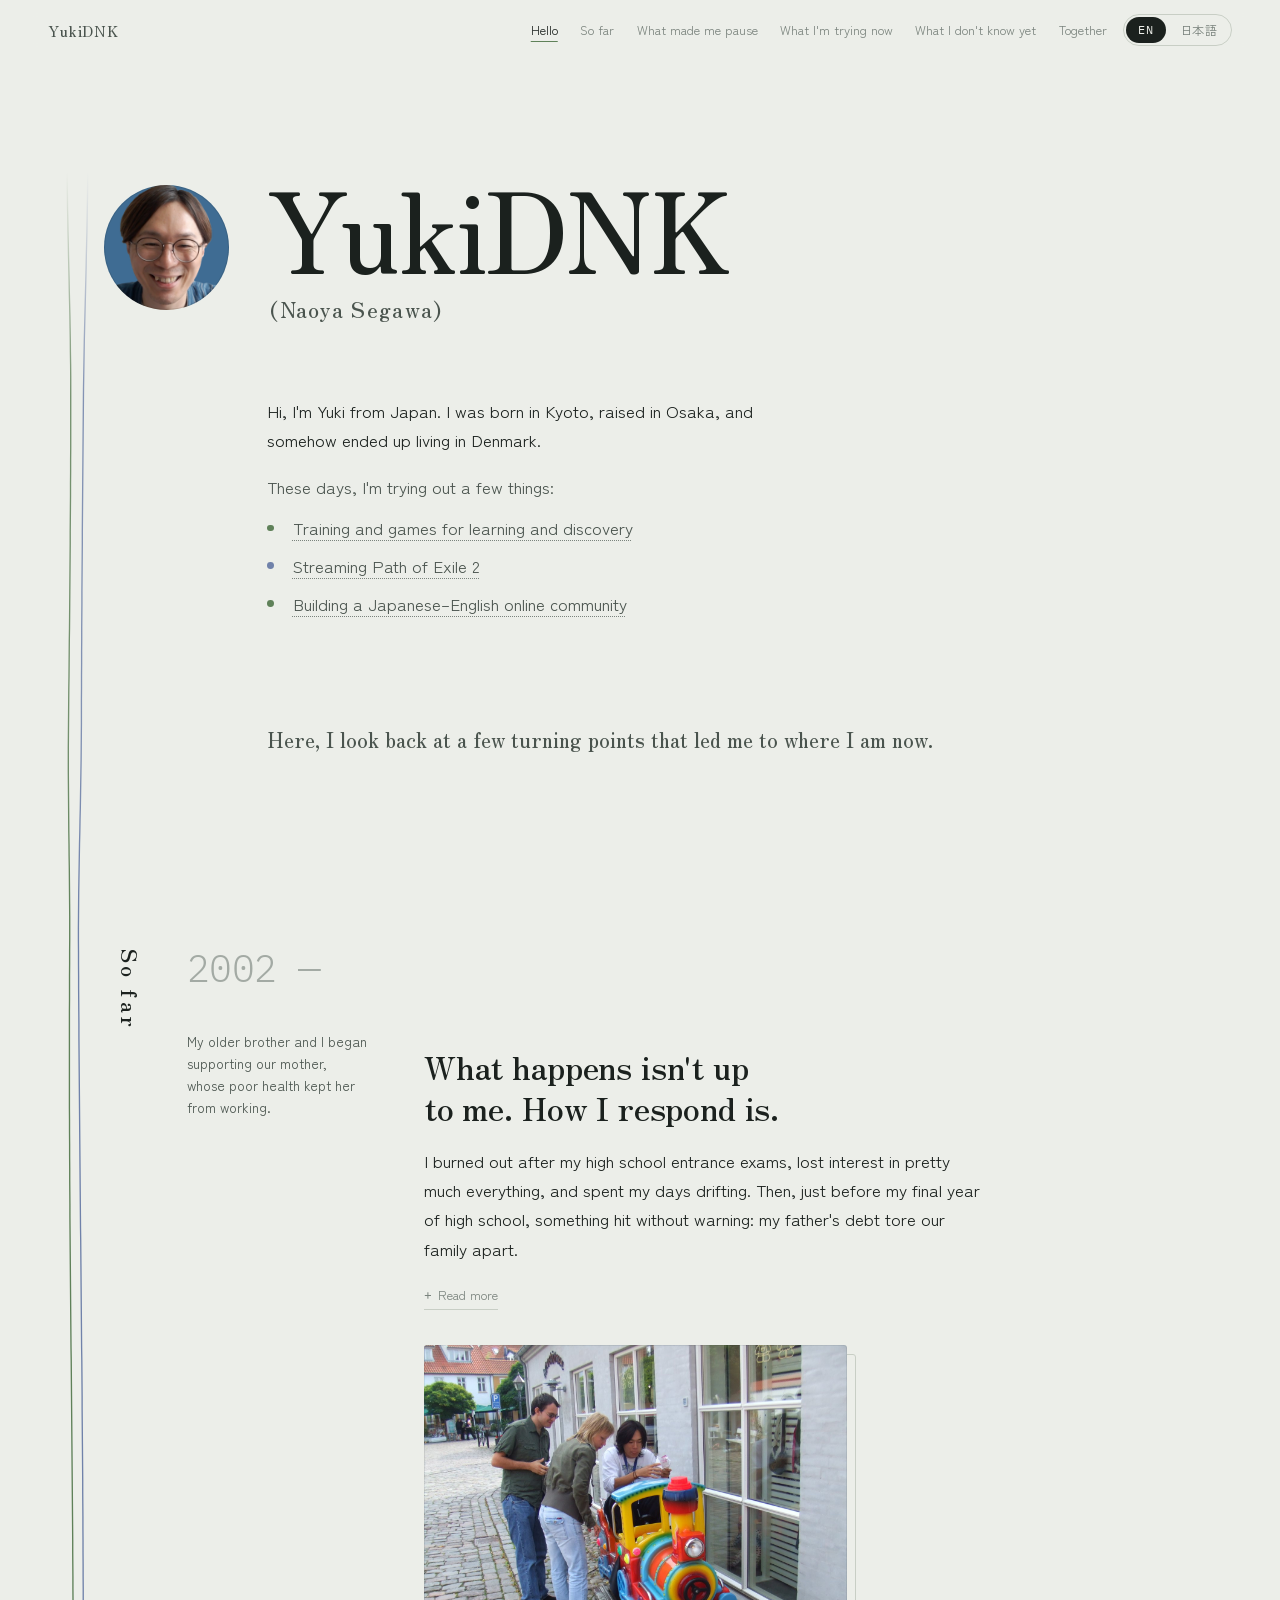
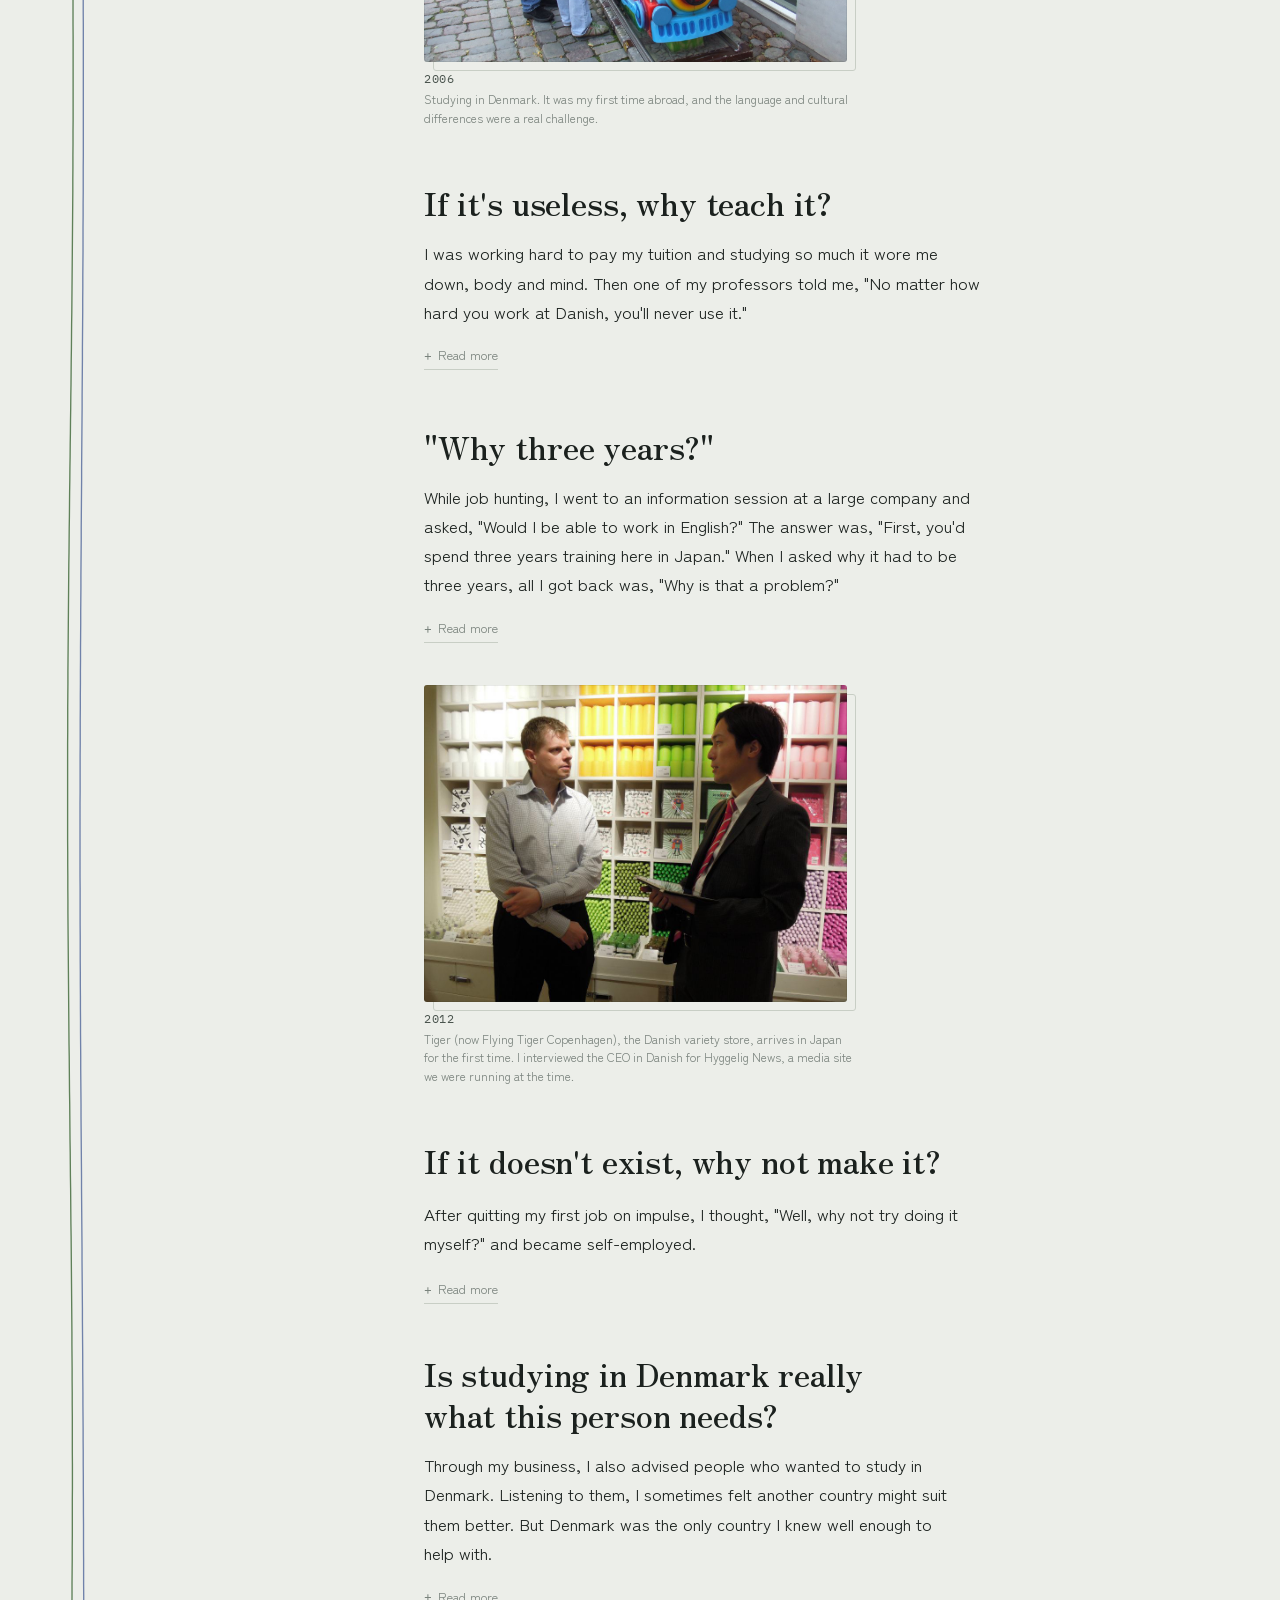
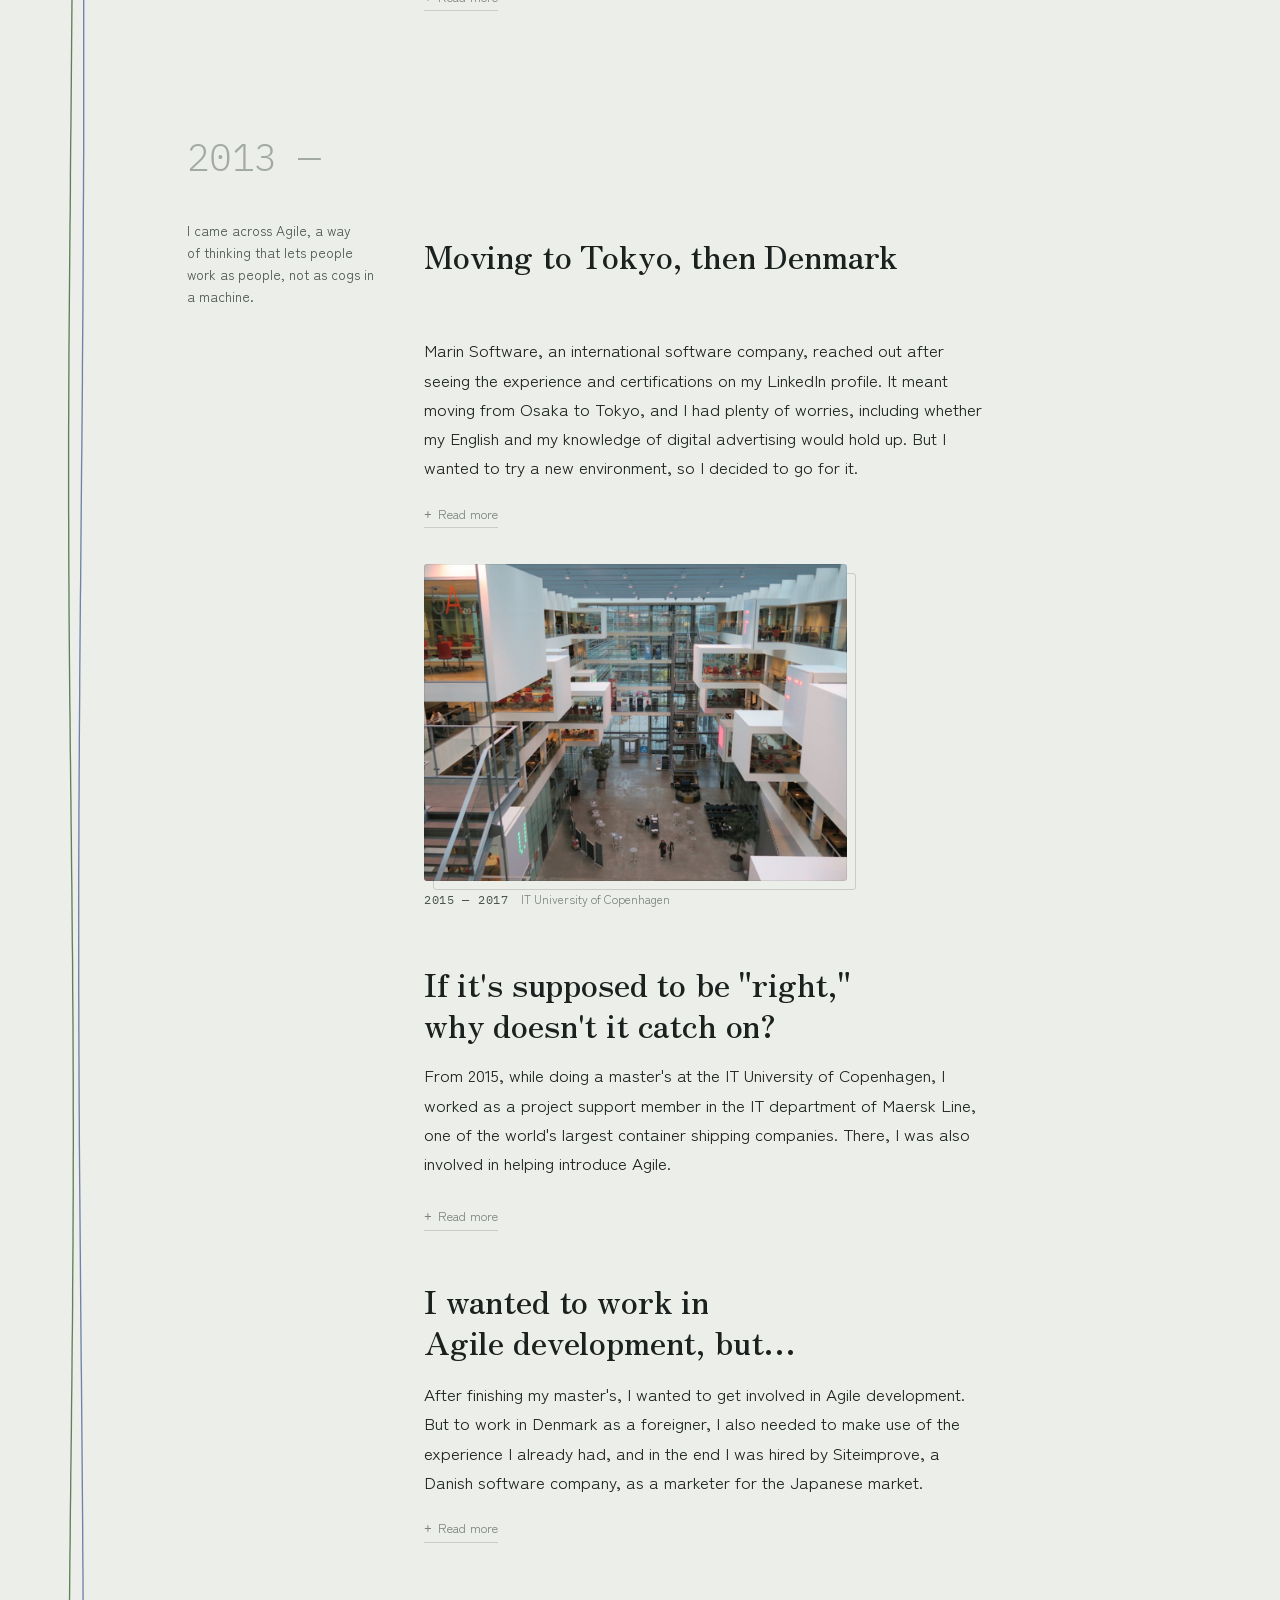
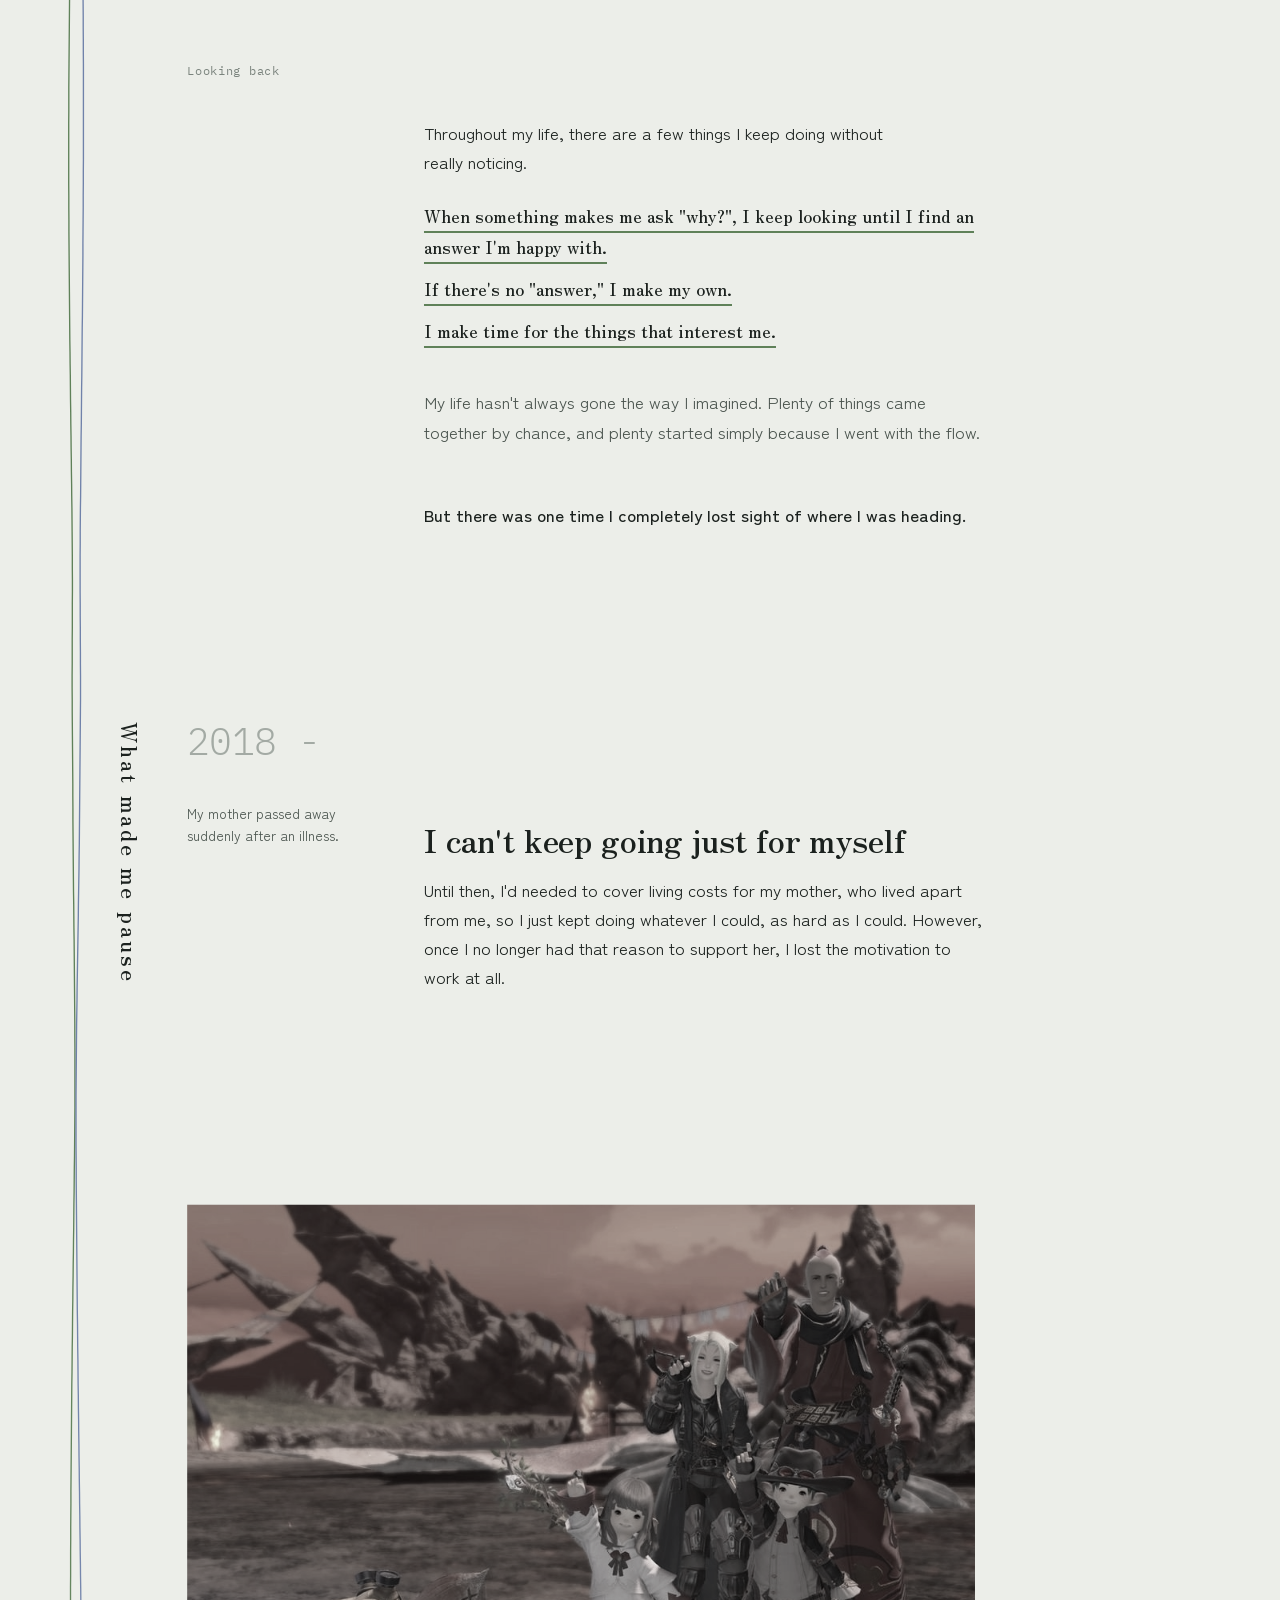
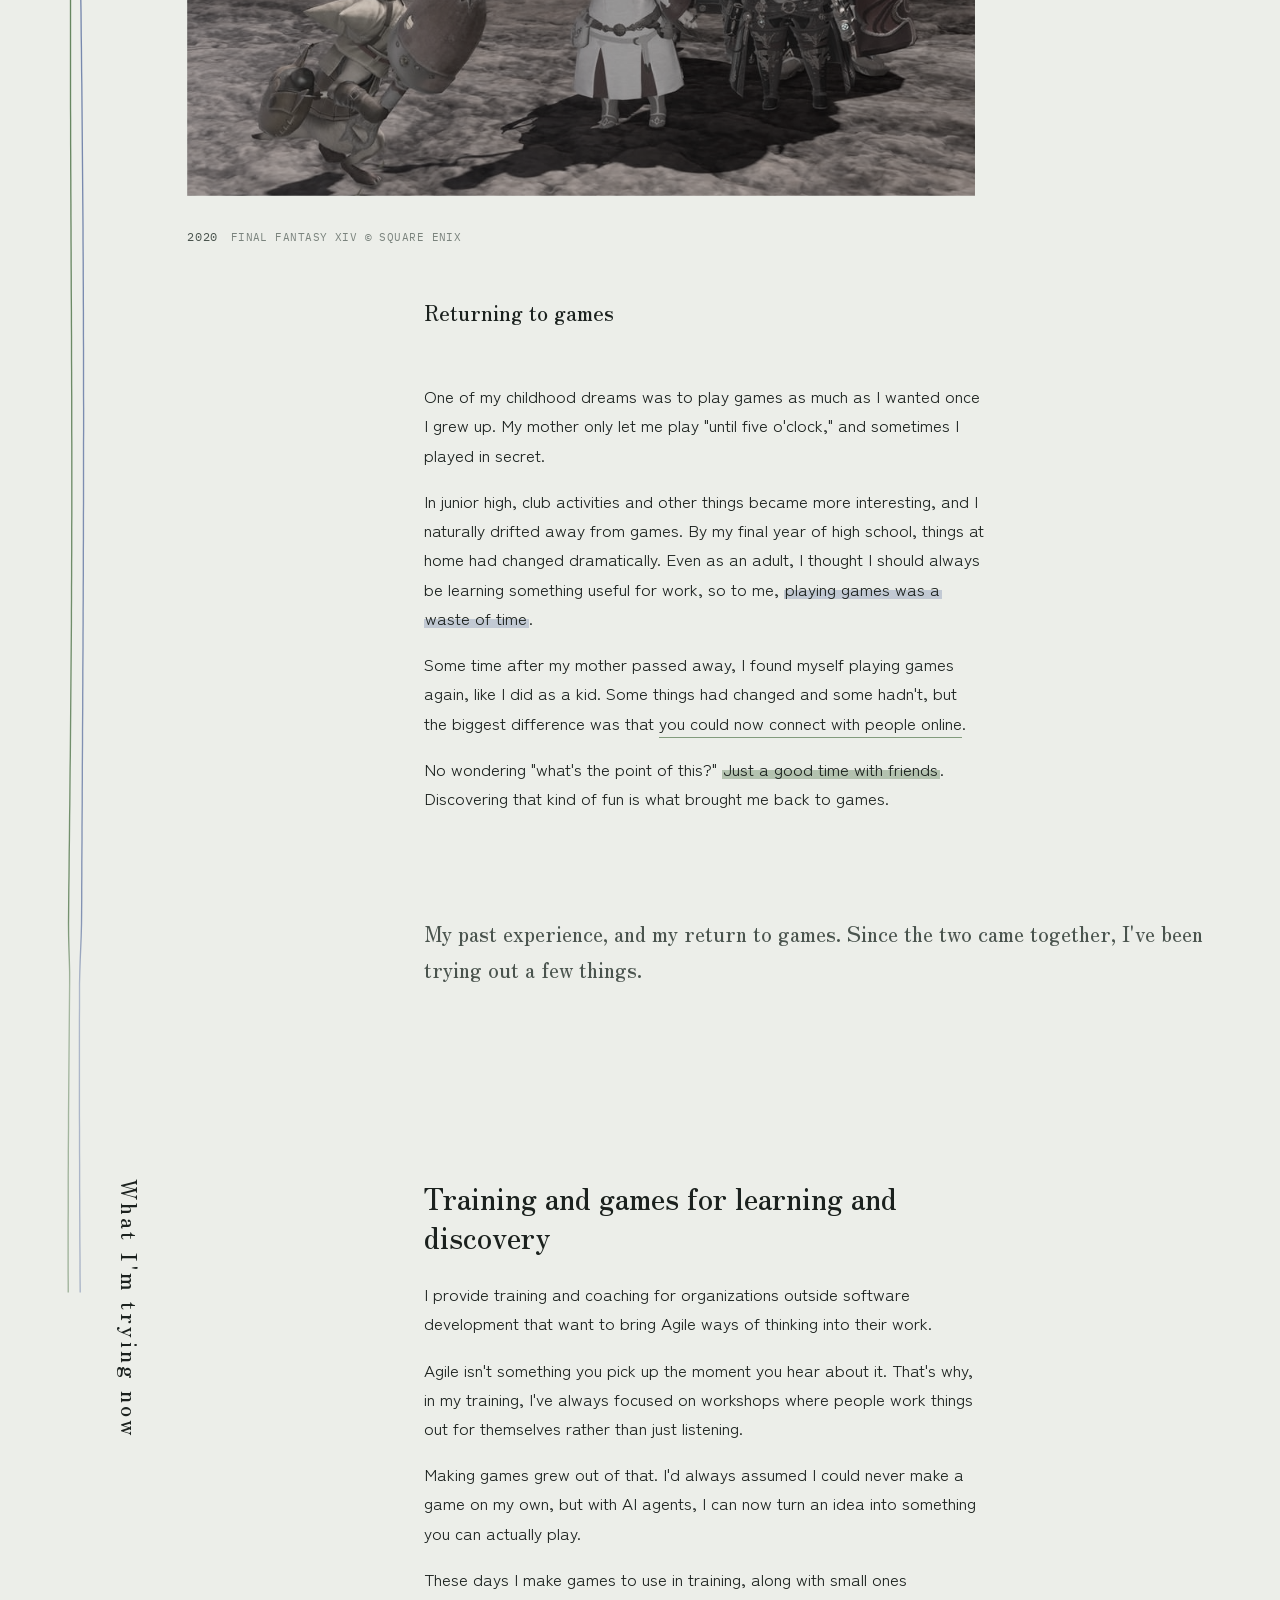
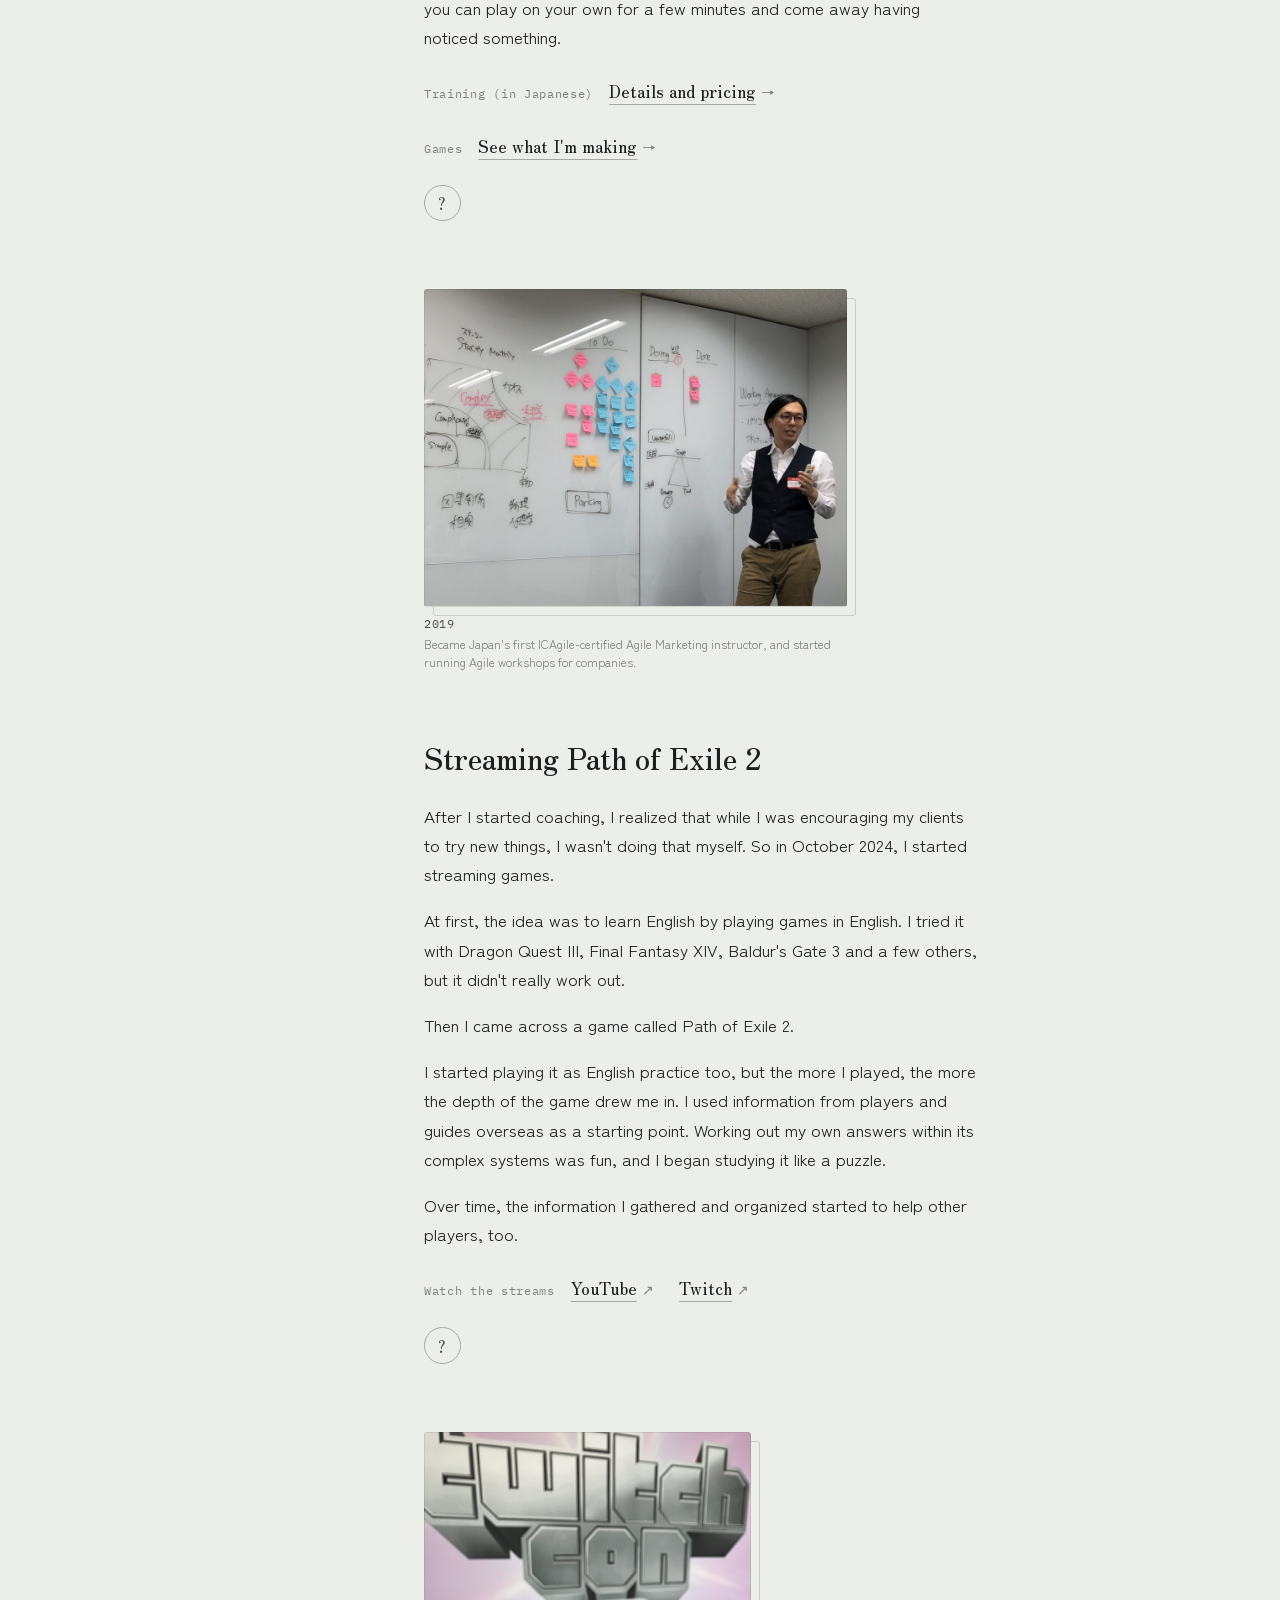
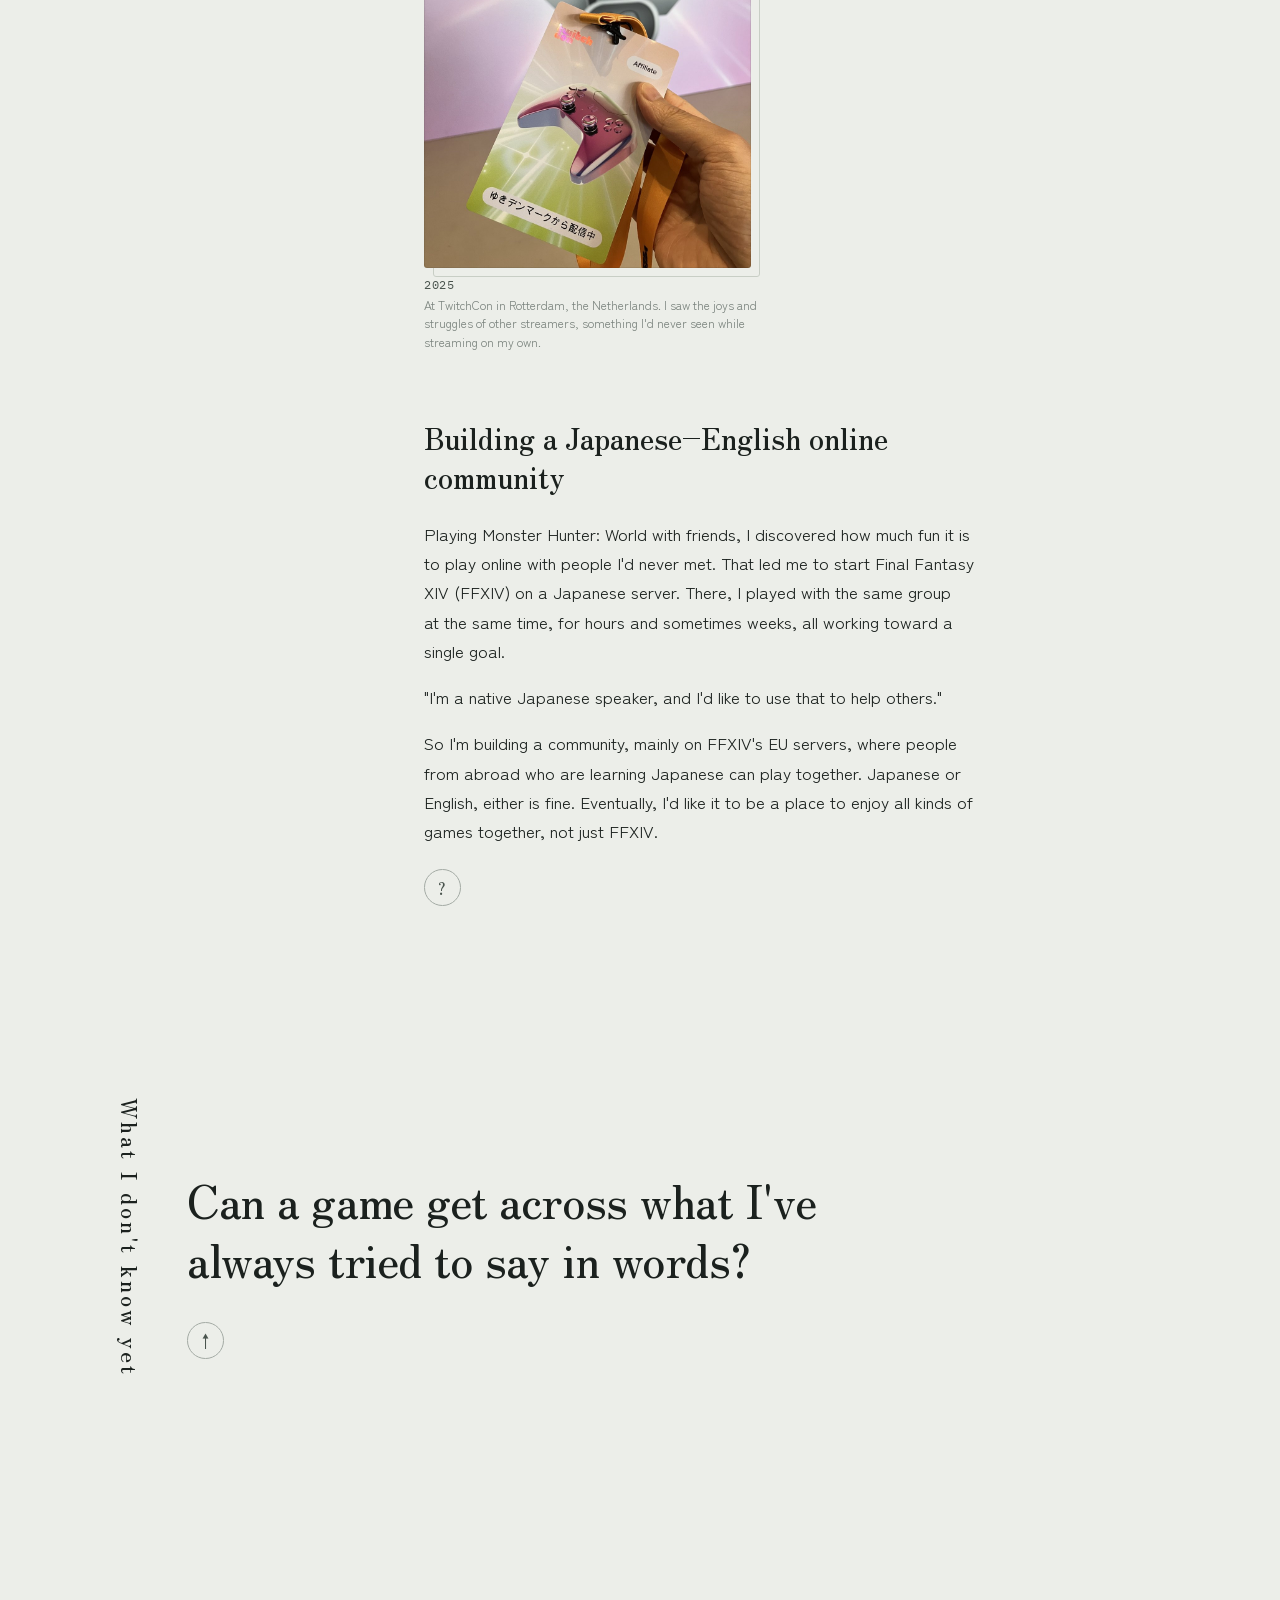
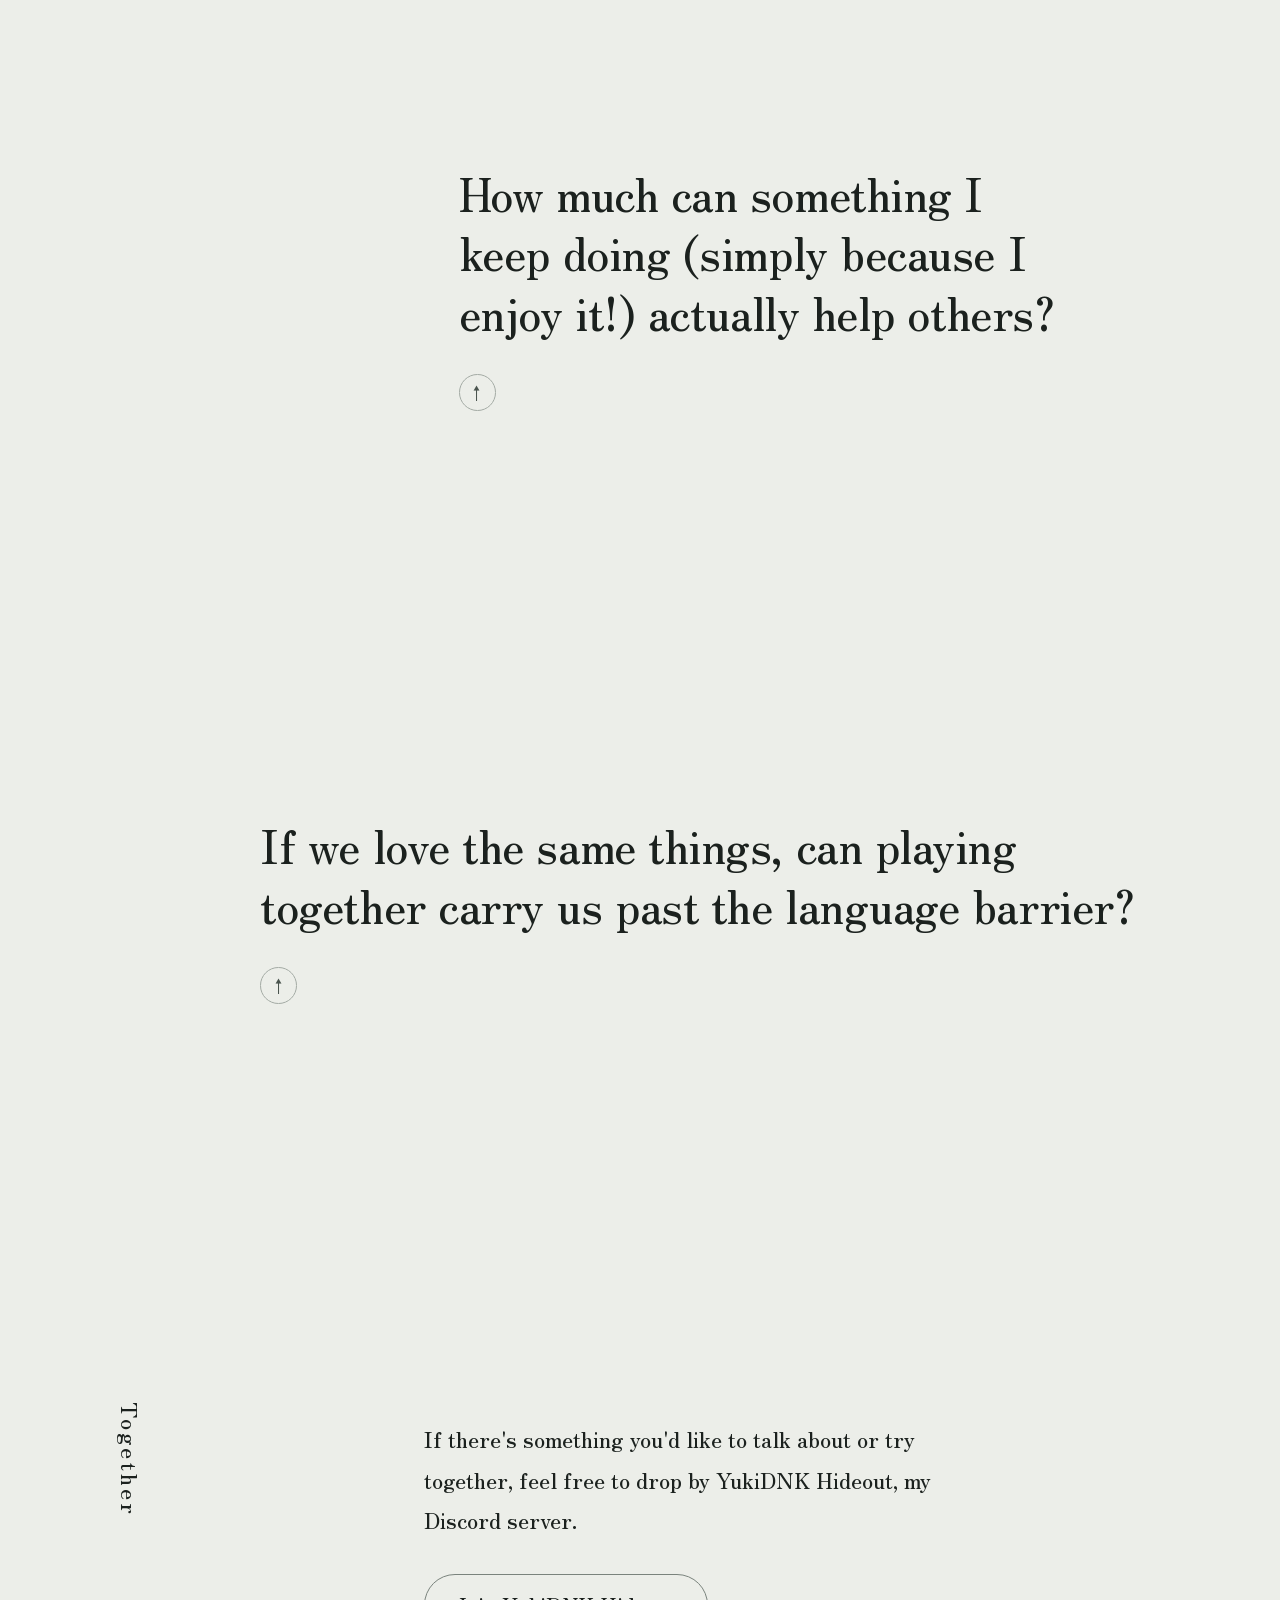
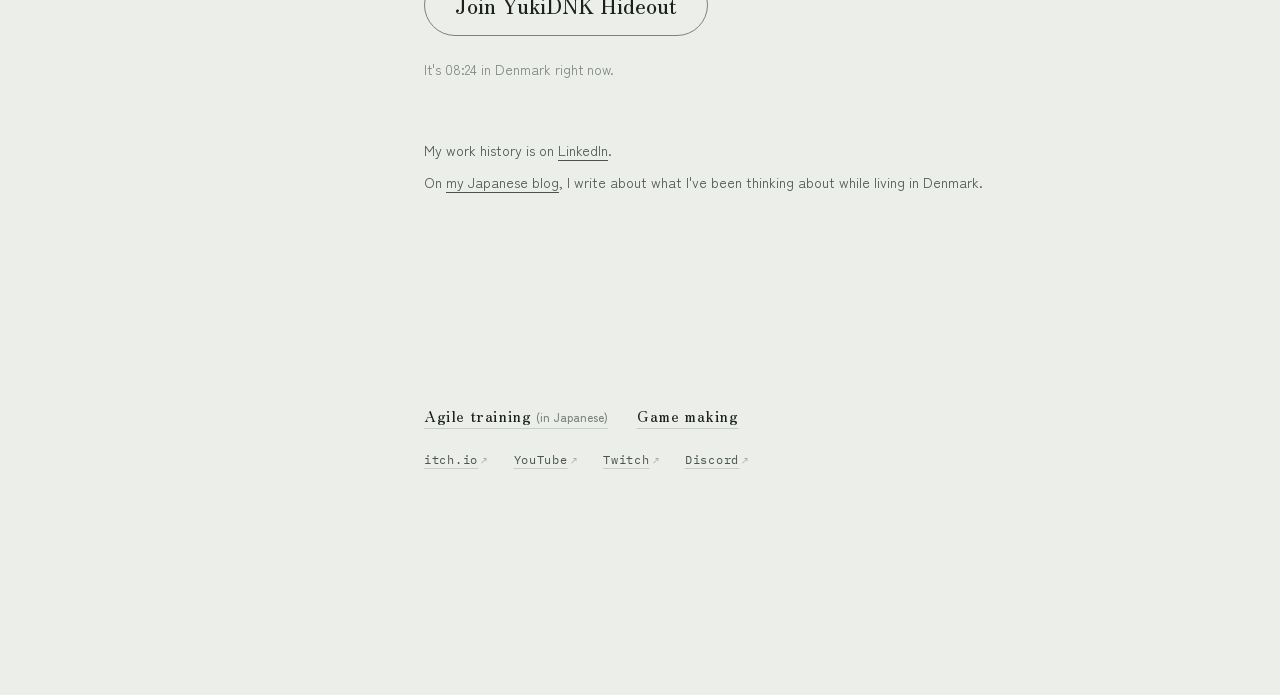
==== commit 3211069e: "サイト構成修正" ====
--- a/index.html
+++ b/index.html
@@ -65,8 +65,7 @@
     <p>はじめまして。京都生まれ、大阪育ちで、気づけばデンマークに住んでいるゆきです。</p>
     <p class="now-intro">今はこんなことを試しています。</p>
     <ul class="doing">
-      <li><a class="act" href="#agile">アジャイルの研修と支援</a></li>
-      <li><a class="act" href="#making">学びや気づきが生まれるゲームづくり</a></li>
+      <li><a class="act" href="#learning">学びや気づきが生まれる研修とゲームづくり</a></li>
       <li><a class="act" href="#poe2">Path of Exile 2の配信</a></li>
       <li><a class="act" href="#community">日英オンラインコミュニティづくり</a></li>
     </ul>
@@ -75,8 +74,7 @@
 <p>Hi, I'm Yuki from Japan. I was born in Kyoto, raised in Osaka, and somehow ended up living in Denmark.</p>
     <p class="now-intro">These days, I'm trying out a few things:</p>
     <ul class="doing">
-      <li><a class="act" href="#agile">Agile training and support</a></li>
-      <li><a class="act" href="#making">Making games for learning and discovery</a></li>
+      <li><a class="act" href="#learning">Training and games for learning and discovery</a></li>
       <li><a class="act" href="#poe2">Streaming Path of Exile 2</a></li>
       <li><a class="act" href="#community">Building a Japanese–English online community</a></li>
     </ul>
@@ -352,45 +350,33 @@
   <div class="sbody">
   <div class="exps">
 
-    <article class="exp" id="agile">
-      <h3><span lang="ja">アジャイルの研修と支援</span><span lang="en">Agile training and support</span></h3>
+    <article class="exp" id="learning">
+      <h3><span lang="ja">学びや気づきが生まれる研修とゲームづくり</span><span lang="en">Training and games for learning and discovery</span></h3>
       <div class="tx" lang="ja">
         <p>ソフトウェア開発以外の分野でアジャイルの考え方を取り入れようとしている組織に向けて、研修やコーチングを提供しています。</p>
-        <p>アジャイルは一度聞いてすぐに身につくようなものではありません。だからこそ研修では、話を聞いてもらうだけでなく、ワークショップ形式で自分たちで考えてもらうことを大切にしてきました。今はそこにゲームを組み合わせて、楽しみながら理解できる形を探しています。</p>
+        <p>アジャイルは一度聞いてすぐに身につくようなものではありません。だからこそ研修では、話を聞いてもらうだけでなく、ワークショップ形式で自分たちで考えてもらうことを大切にしてきました。</p>
+        <p>その延長で始めたのがゲームづくりです。「自分一人ではゲームなんてつくれない」と思っていましたが、AIエージェントを使えばアイデアを遊べる形にできるようになりました。</p>
+        <p>今は研修で遊んでもらうゲームのほか、ひとりで数分遊ぶうちにふと何かに気づけるような小さなゲームもつくっています。</p>
       </div>
       <div class="tx" lang="en">
         <p>I provide training and coaching for organizations outside software development that want to bring Agile ways of thinking into their work.</p>
-        <p>Agile isn't something you pick up the moment you hear about it. That's why, in my training, I've always focused on workshops where people work things out for themselves rather than just listening. Now I'm exploring ways to bring games into that, so people can understand it while having fun.</p>
+        <p>Agile isn't something you pick up the moment you hear about it. That's why, in my training, I've always focused on workshops where people work things out for themselves rather than just listening.</p>
+        <p>Making games grew out of that. I'd always assumed I could never make a game on my own, but with AI agents, I can now turn an idea into something you can actually play.</p>
+        <p>These days I make games to use in training, along with small ones you can play on your own for a few minutes and come away having noticed something.</p>
       </div>
       <p class="watch"><span class="watch-l"><span lang="ja">研修について</span><span lang="en">Training (in Japanese)</span></span><a href="training.html"><span lang="ja">内容と料金</span><span lang="en">Details and pricing</span></a></p>
-      <a class="ask" href="#q-medium"><span aria-hidden="true">?</span><span class="vh"><span lang="ja">まだ分からないこと</span><span lang="en">What I don't know yet</span></span></a>
-    </article>
-
-    <figure class="ph ph--m ph--2019">
-    <div class="win"><div class="clip">
-      <img src="assets/img/2019-agile-training.jpg" width="1400" height="944" loading="lazy" alt=""
-          data-alt-ja="2019年、Agileの研修でホワイトボードの前に立って説明している" data-alt-en="2019: explaining at a whiteboard during an Agile workshop">
-    </div></div>
-    <figcaption><span class="y">2019</span><span lang="ja">日本初のICAgile認定アジャイルマーケティングインストラクターになり、企業向けのアジャイル研修を始めました。</span><span lang="en">Became Japan's first ICAgile-certified Agile Marketing instructor, and started running Agile workshops for companies.</span></figcaption>
-      </figure>
-
-    <article class="exp" id="making">
-      <h3><span lang="ja">学びや気づきが生まれるゲームづくり</span><span lang="en">Making games for learning and discovery</span></h3>
-      <div class="tx" lang="ja">
-        <p>ゲームにもう一度触れるようになってから、遊ぶだけでなくゲームという媒体そのものにも興味が出てきました。</p>
-        <p>「自分一人ではゲームなんてつくれない」と思っていましたが、AIエージェントを使えばアイデアをゲームという形に落とし込むこともできるようになりました。</p>
-        <p>自分自身、ゲームを通して人とつながり、そこから多くのことを学んできた一人です。だからこそ、ゲームを使って「学びや気づき」が生まれる体験をつくれないか、実際に手を動かしながら試しています。</p>
-        <p>師匠に話を聞いてもらうこと。反対に自分が人の話を聞くこと。その両方で感じてきたことを今は小さなゲームにしています。「自分が大切にしたいものって何だろう」と立ち止まって考えたくなるようなゲームです。</p>
-      </div>
-      <div class="tx" lang="en">
-        <p>Since I started playing games again, I've become interested not just in playing them, but in games as a medium.</p>
-        <p>I'd always assumed I could never make a game on my own. But with AI agents, I can now turn an idea into an actual game.</p>
-        <p>Through games, I've connected with people and learned a lot from them. That's why I'm experimenting, hands-on, with whether games can create experiences that lead to learning and new insight.</p>
-        <p>Right now, I'm making small games out of what I've felt on both sides: being listened to by my mentor, and listening to others myself. They're the kind of games that make you stop and ask, "What really matters to me?"</p>
-      </div>
       <p class="watch"><span class="watch-l"><span lang="ja">つくっているゲーム一覧</span><span lang="en">Games</span></span><a href="games.html"><span lang="ja">ゲーム開発</span><span lang="en">See what I'm making</span></a></p>
       <a class="ask" href="#q-making"><span aria-hidden="true">?</span><span class="vh"><span lang="ja">まだ分からないこと</span><span lang="en">What I don't know yet</span></span></a>
     </article>
+
+    <figure class="ph ph--m ph--2019">
+    <div class="win"><div class="clip">
+      <img src="assets/img/2019-agile-training.jpg" width="1400" height="944" loading="lazy" alt=""
+          data-alt-ja="2019年、Agileの研修でホワイトボードの前に立って説明している" data-alt-en="2019: explaining at a whiteboard during an Agile workshop">
+    </div></div>
+    <figcaption><span class="y">2019</span><span lang="ja">日本初のICAgile認定アジャイルマーケティングインストラクターになり、企業向けのアジャイル研修を始めました。</span><span lang="en">Became Japan's first ICAgile-certified Agile Marketing instructor, and started running Agile workshops for companies.</span></figcaption>
+      </figure>
+
 
     <article class="exp" id="poe2">
       <h3><span lang="ja">Path of Exile 2の配信</span><span lang="en">Streaming Path of Exile 2</span></h3>
@@ -447,19 +433,15 @@
   <h2 class="sh" id="h-unknown"><span lang="ja">まだ分からないこと</span><span lang="en">What I don't know yet</span></h2>
   <div class="sbody">
   <ul class="qs">
-    <li id="q-medium" data-x=".5" data-sep="150" data-op=".55">
-      <p><span lang="ja">遊びのなかで、人はどこまで考え方を変えられるんだろう</span><span lang="en">Through play, how far can people change the way they think?</span></p>
-      <a class="back" href="#agile"><span aria-hidden="true">↑</span><span class="vh"><span lang="ja">今、試していること：アジャイルの研修と支援</span><span lang="en">What I'm trying now: Agile training and support</span></span></a>
+    <li id="q-making" data-x=".5" data-sep="150" data-op=".55">
+      <p><span lang="ja">言葉で伝えてきたことをゲームに変えても届けられるだろうか</span><span lang="en">Can a game get across what I've always tried to say in words?</span></p>
+      <a class="back" href="#learning"><span aria-hidden="true">↑</span><span class="vh"><span lang="ja">今、試していること：学びや気づきが生まれる研修とゲームづくり</span><span lang="en">What I'm trying now: Training and games for learning and discovery</span></span></a>
     </li>
-    <li id="q-making">
-      <p><span lang="ja">言葉で伝えてきたことをゲームに変えても届けられるだろうか</span><span lang="en">Can a game get across what I've always tried to say in words?</span></p>
-      <a class="back" href="#making"><span aria-hidden="true">↑</span><span class="vh"><span lang="ja">今、試していること：学びや気づきが生まれるゲームづくり</span><span lang="en">What I'm trying now: Making games for learning and discovery</span></span></a>
-    </li>
-    <li id="q-poe2" data-x=".34" data-sep="240" data-op=".5">
+    <li id="q-poe2">
       <p><span lang="ja">自分が面白いと思って続けているだけのことが、どこまで誰かの役に立つんだろう</span><span lang="en">How much can something I keep doing (simply because I enjoy it!) actually help others?</span></p>
       <a class="back" href="#poe2"><span aria-hidden="true">↑</span><span class="vh"><span lang="ja">今、試していること：Path of Exile 2の配信</span><span lang="en">What I'm trying now: Streaming Path of Exile 2</span></span></a>
     </li>
-    <li id="q-community">
+    <li id="q-community" data-x=".34" data-sep="240" data-op=".5">
       <p><span lang="ja">好きなものが同じなら、一緒に遊ぶうちに言葉の壁を越えていけるかな</span><span lang="en">If we love the same things, can playing together carry us past the language barrier?</span></p>
       <a class="back" href="#community"><span aria-hidden="true">↑</span><span class="vh"><span lang="ja">今、試していること：日英オンラインコミュニティづくり</span><span lang="en">What I'm trying now: Building a Japanese–English online community</span></span></a>
     </li>
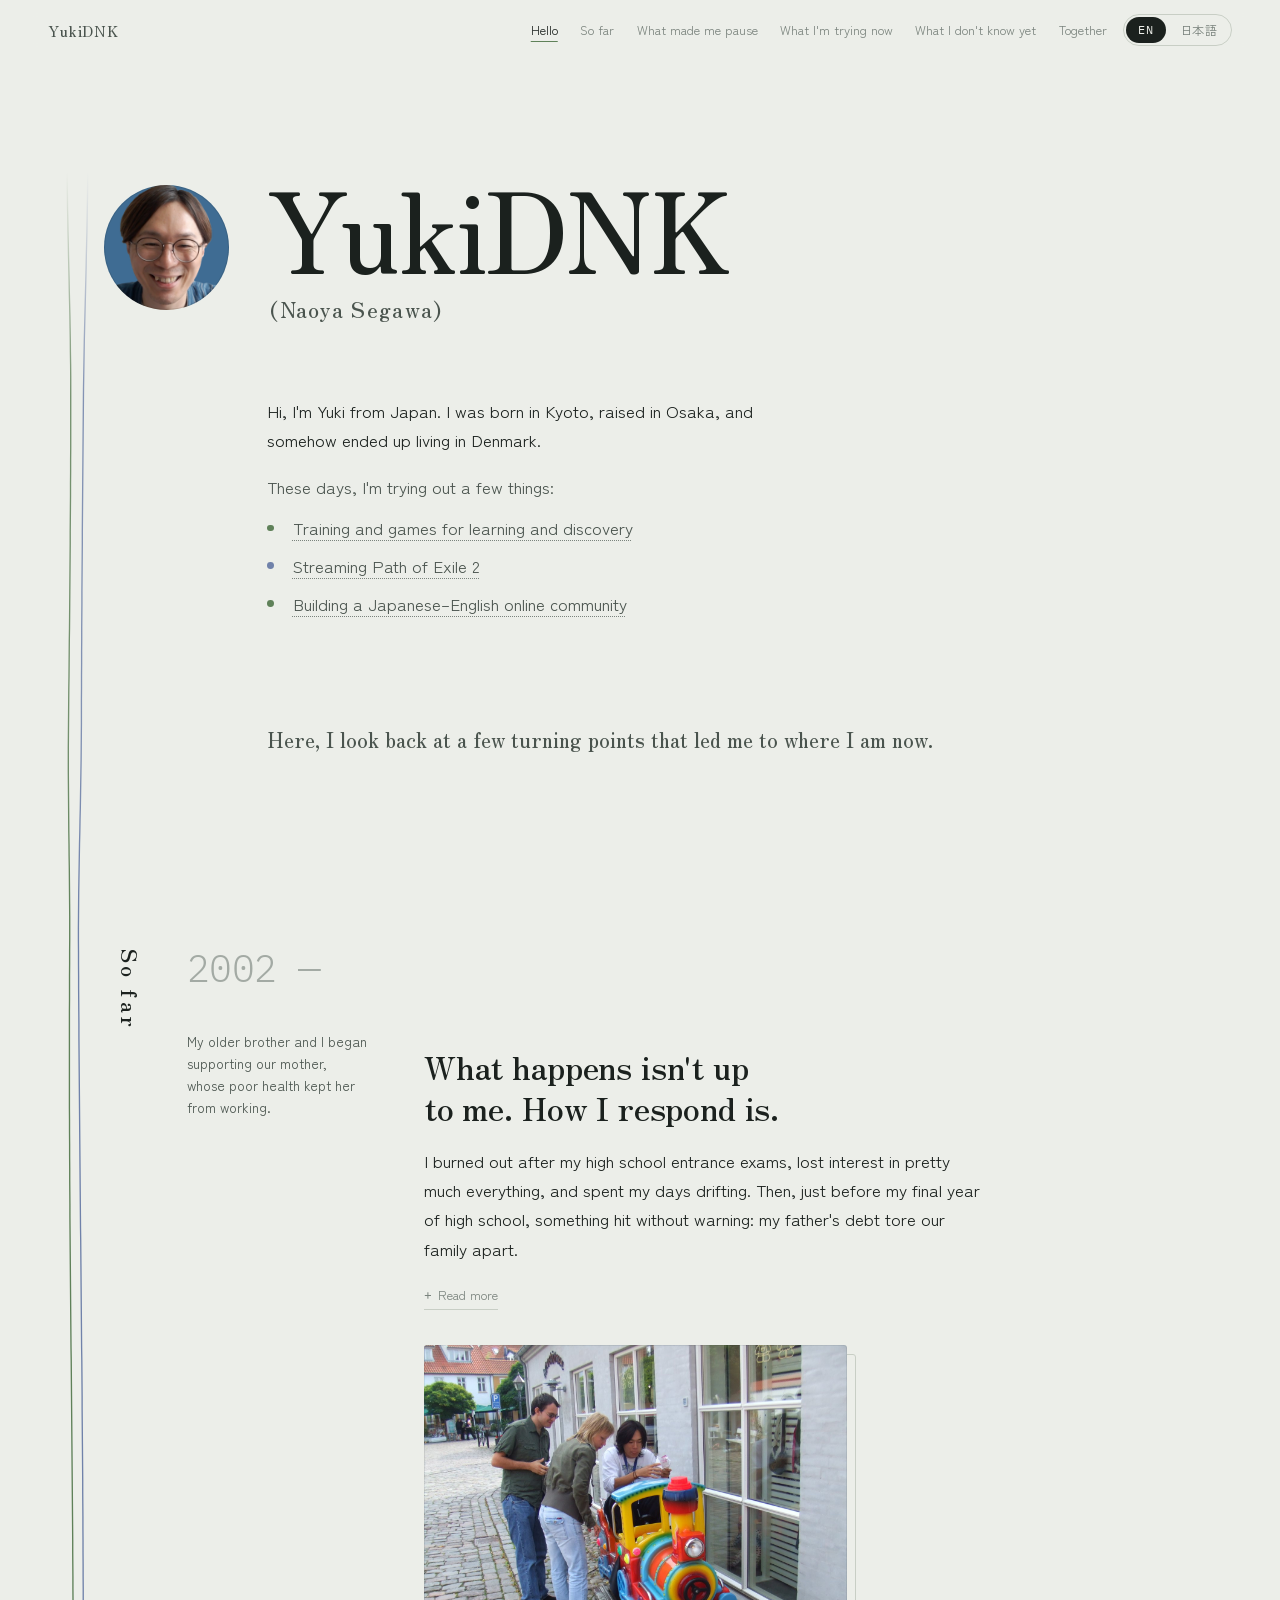
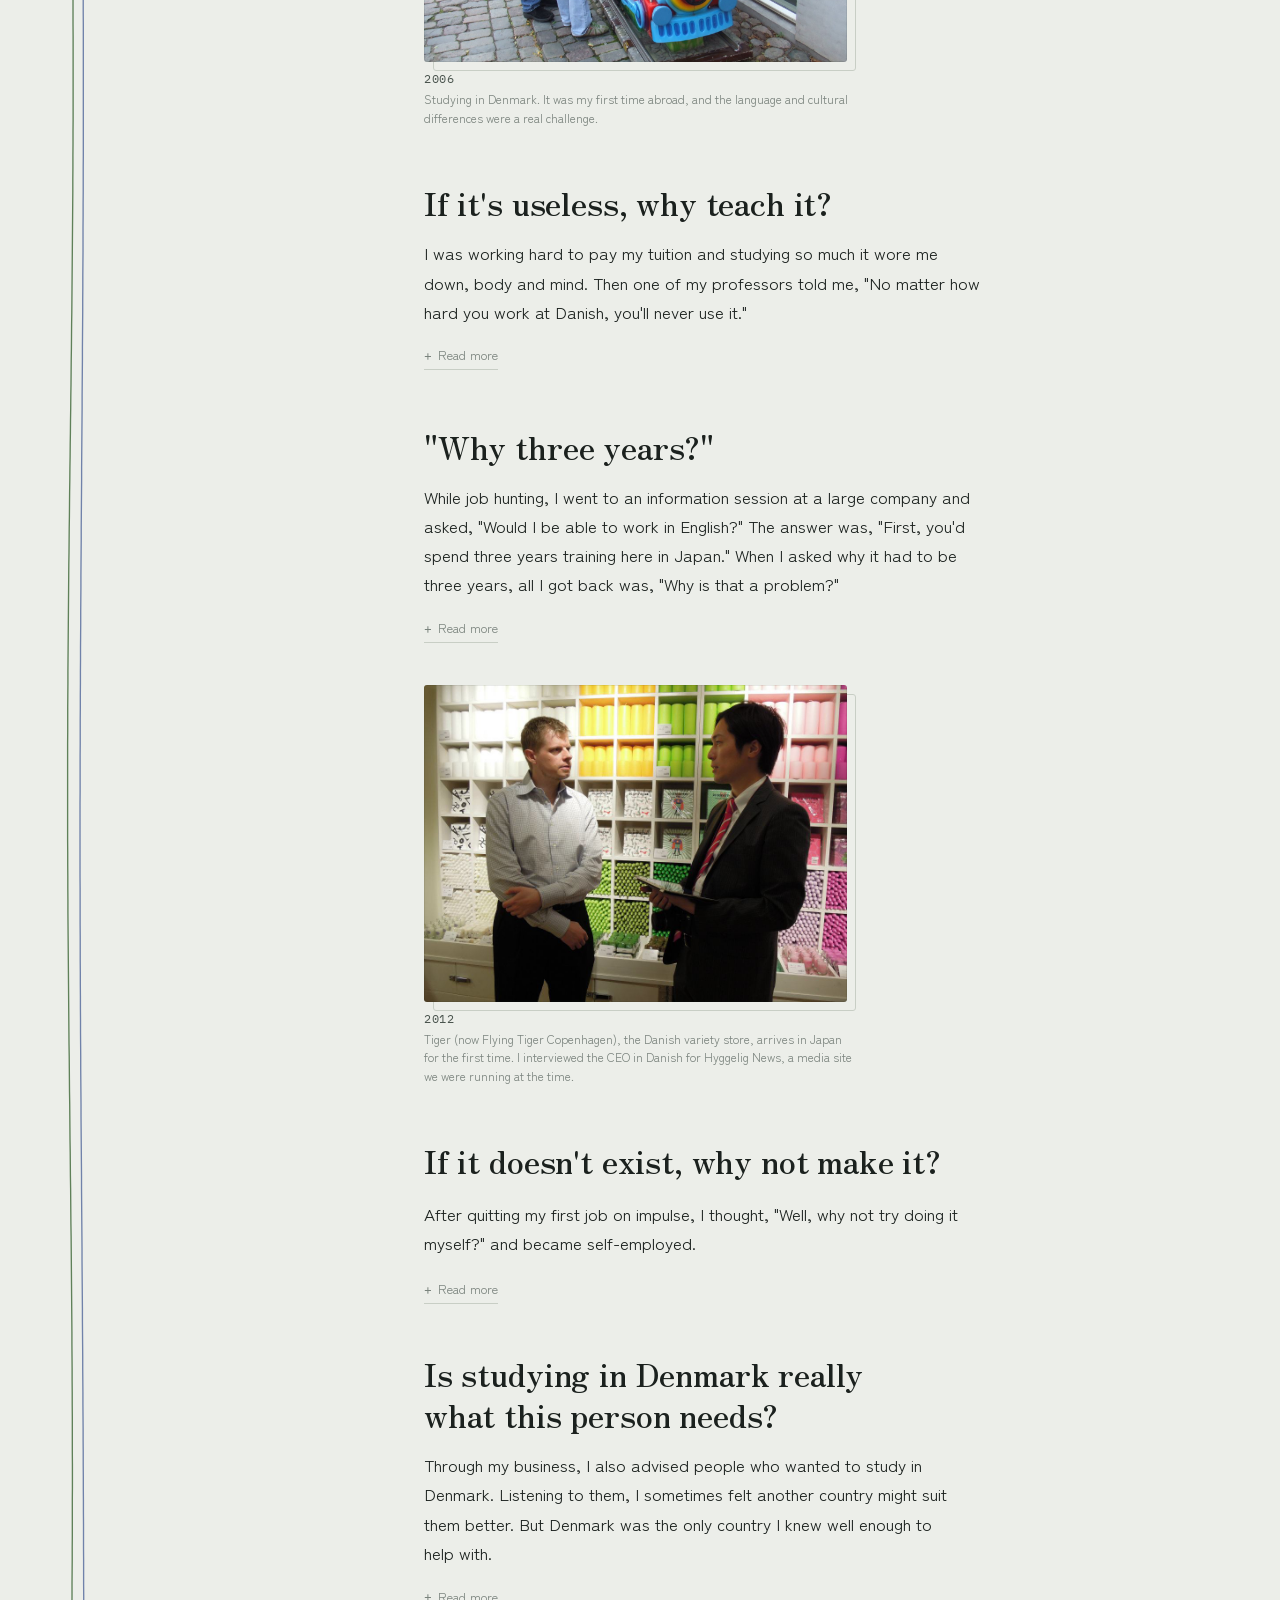
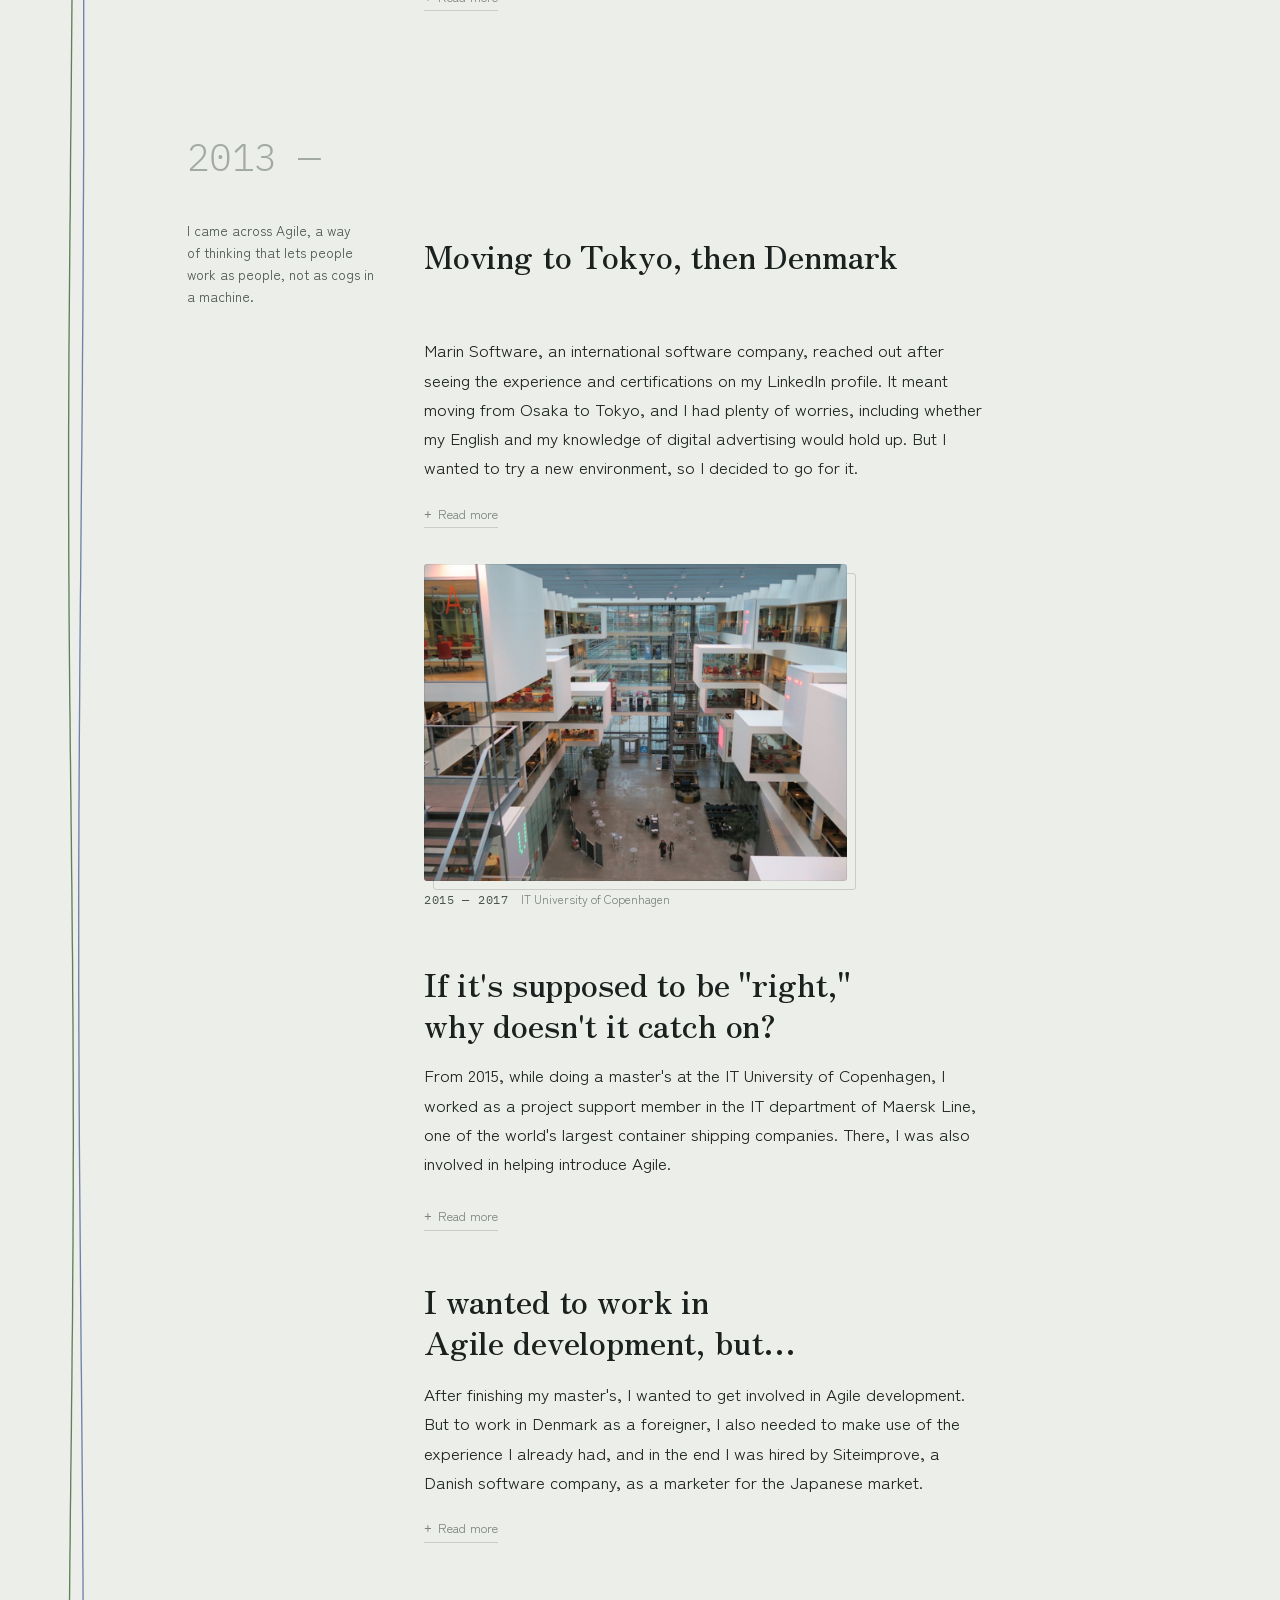
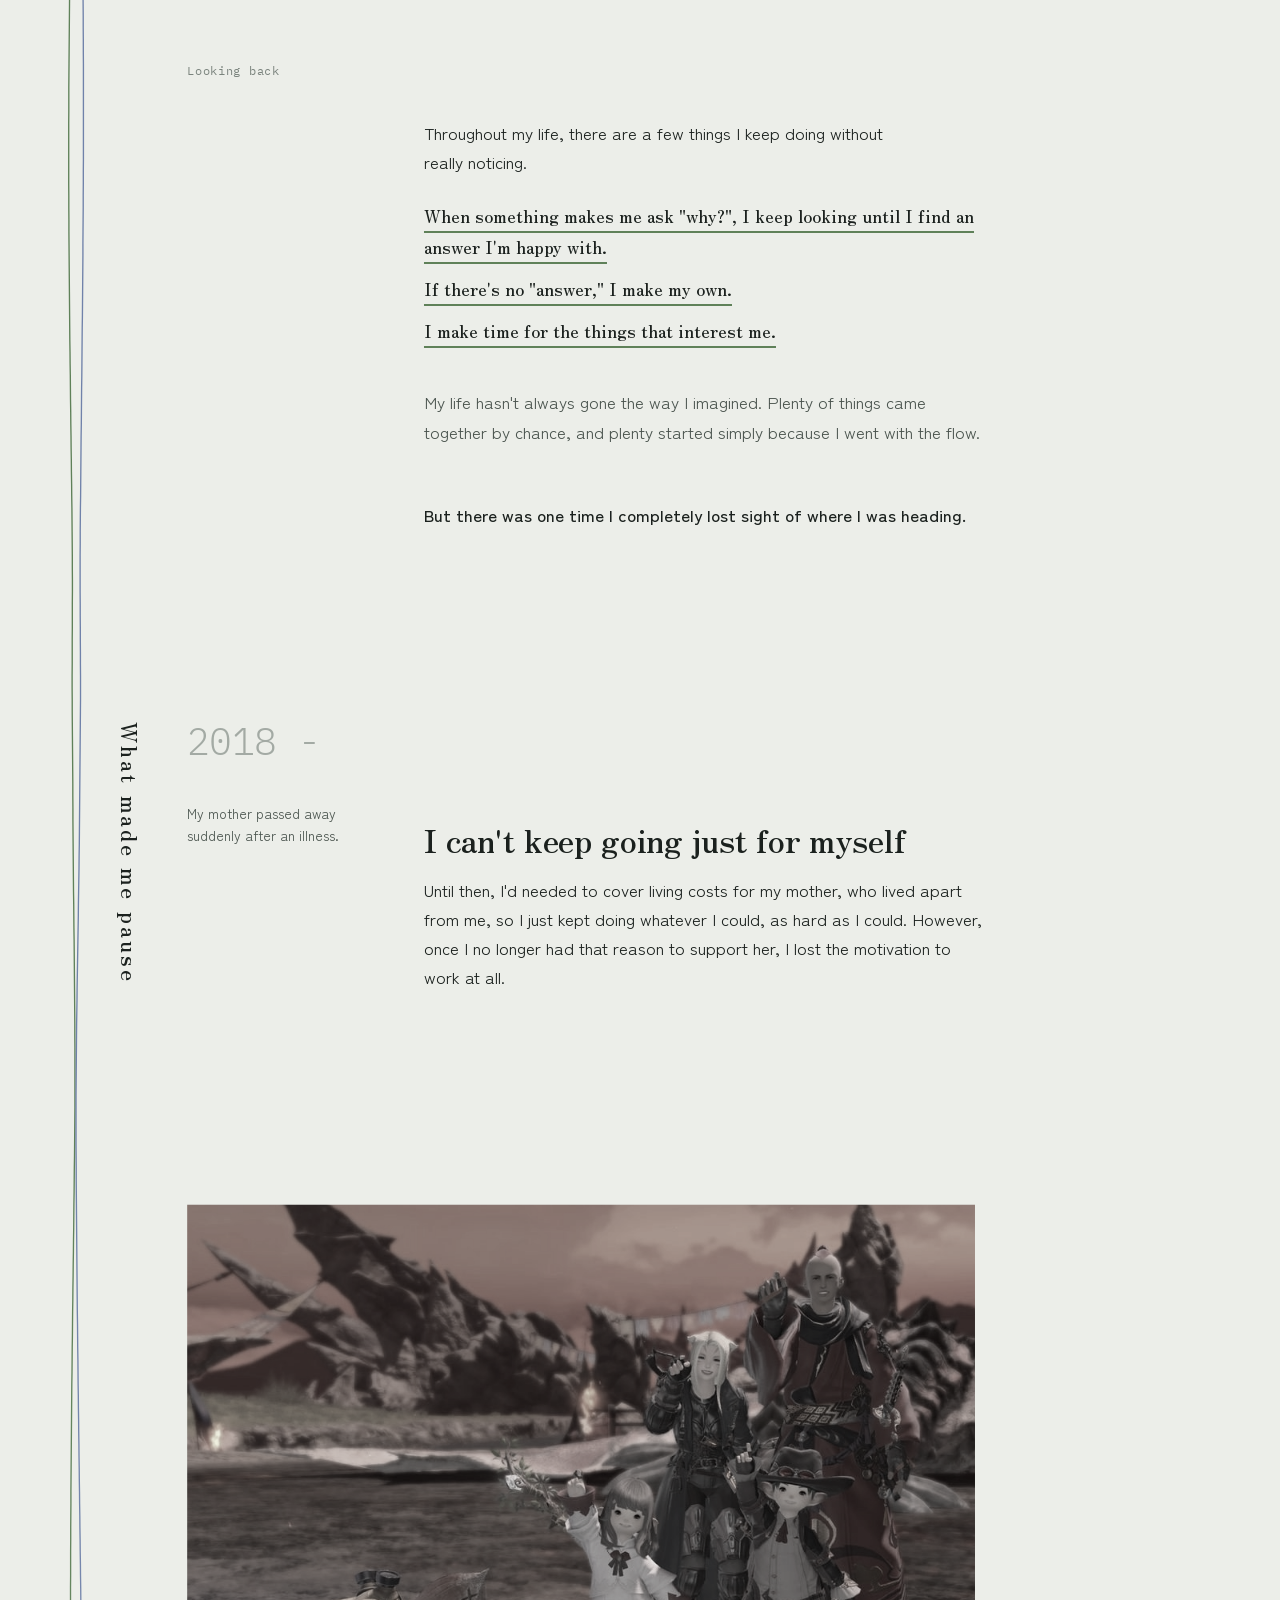
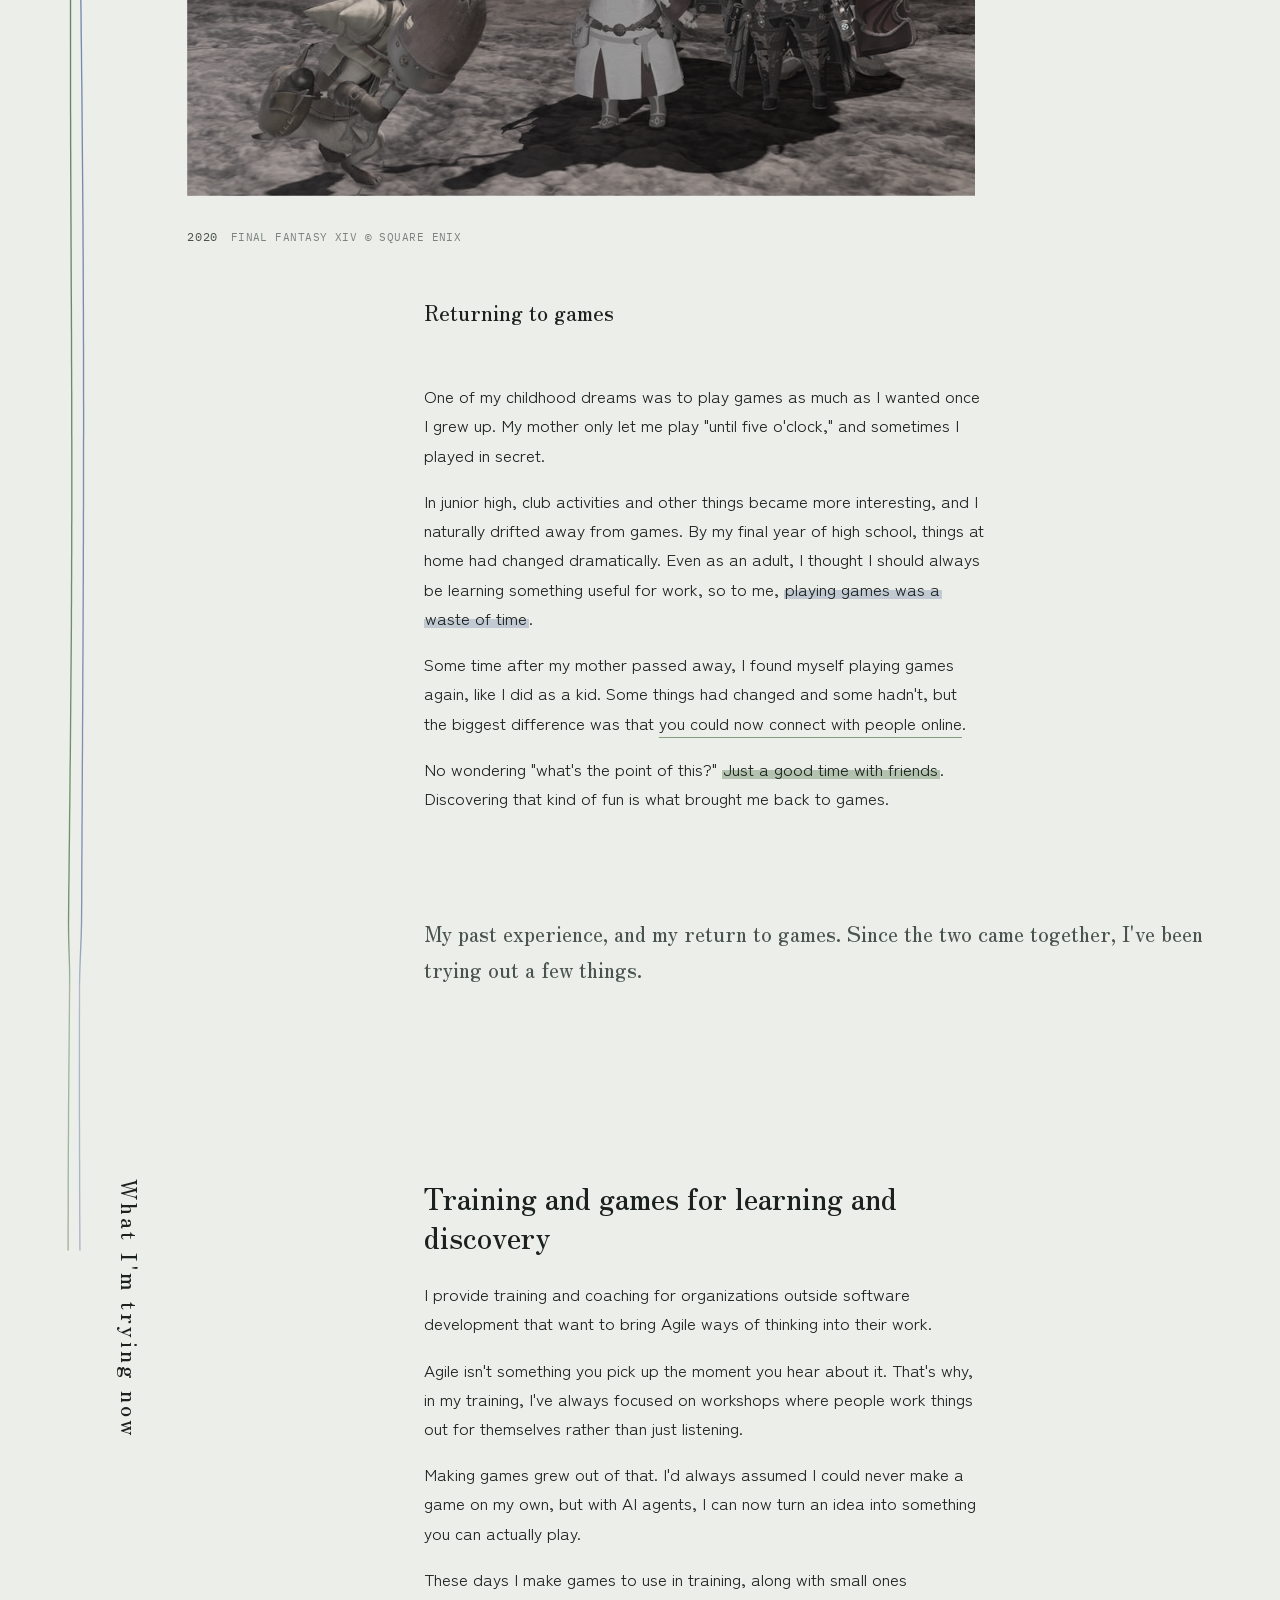
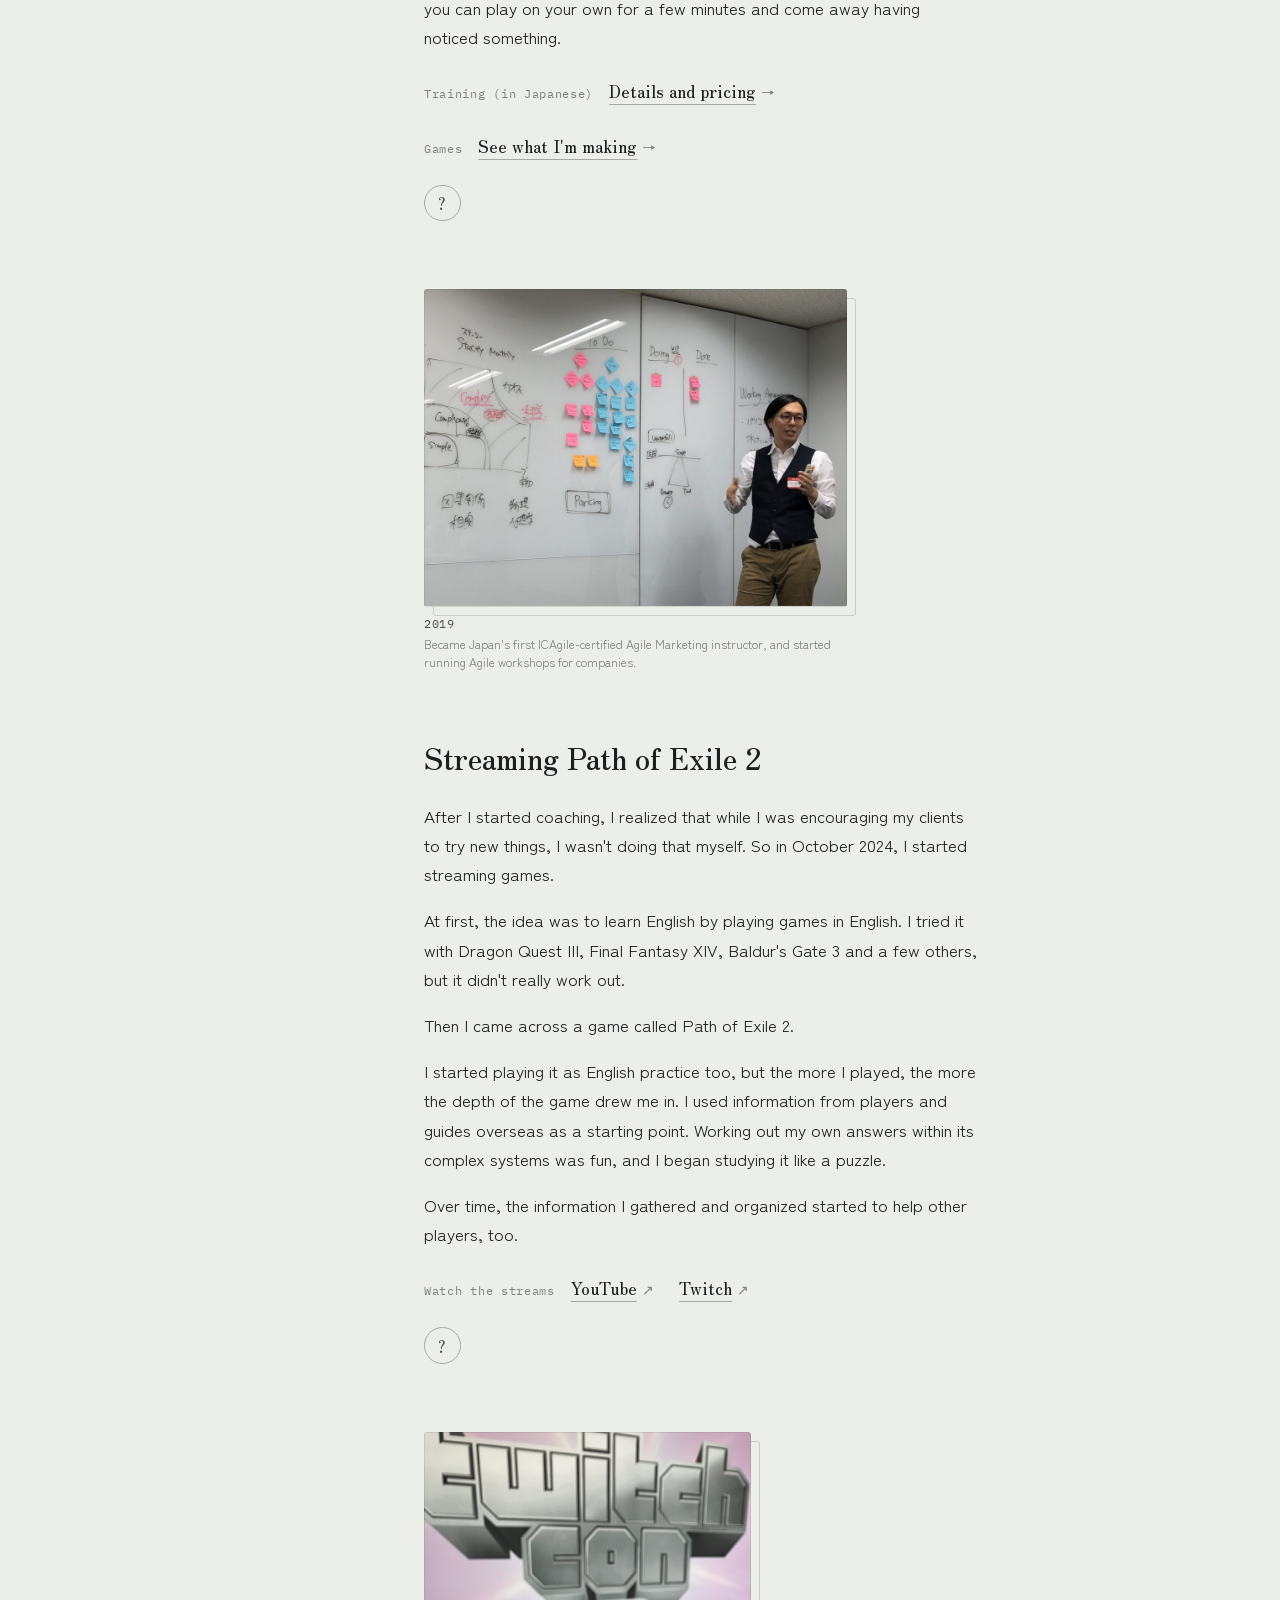
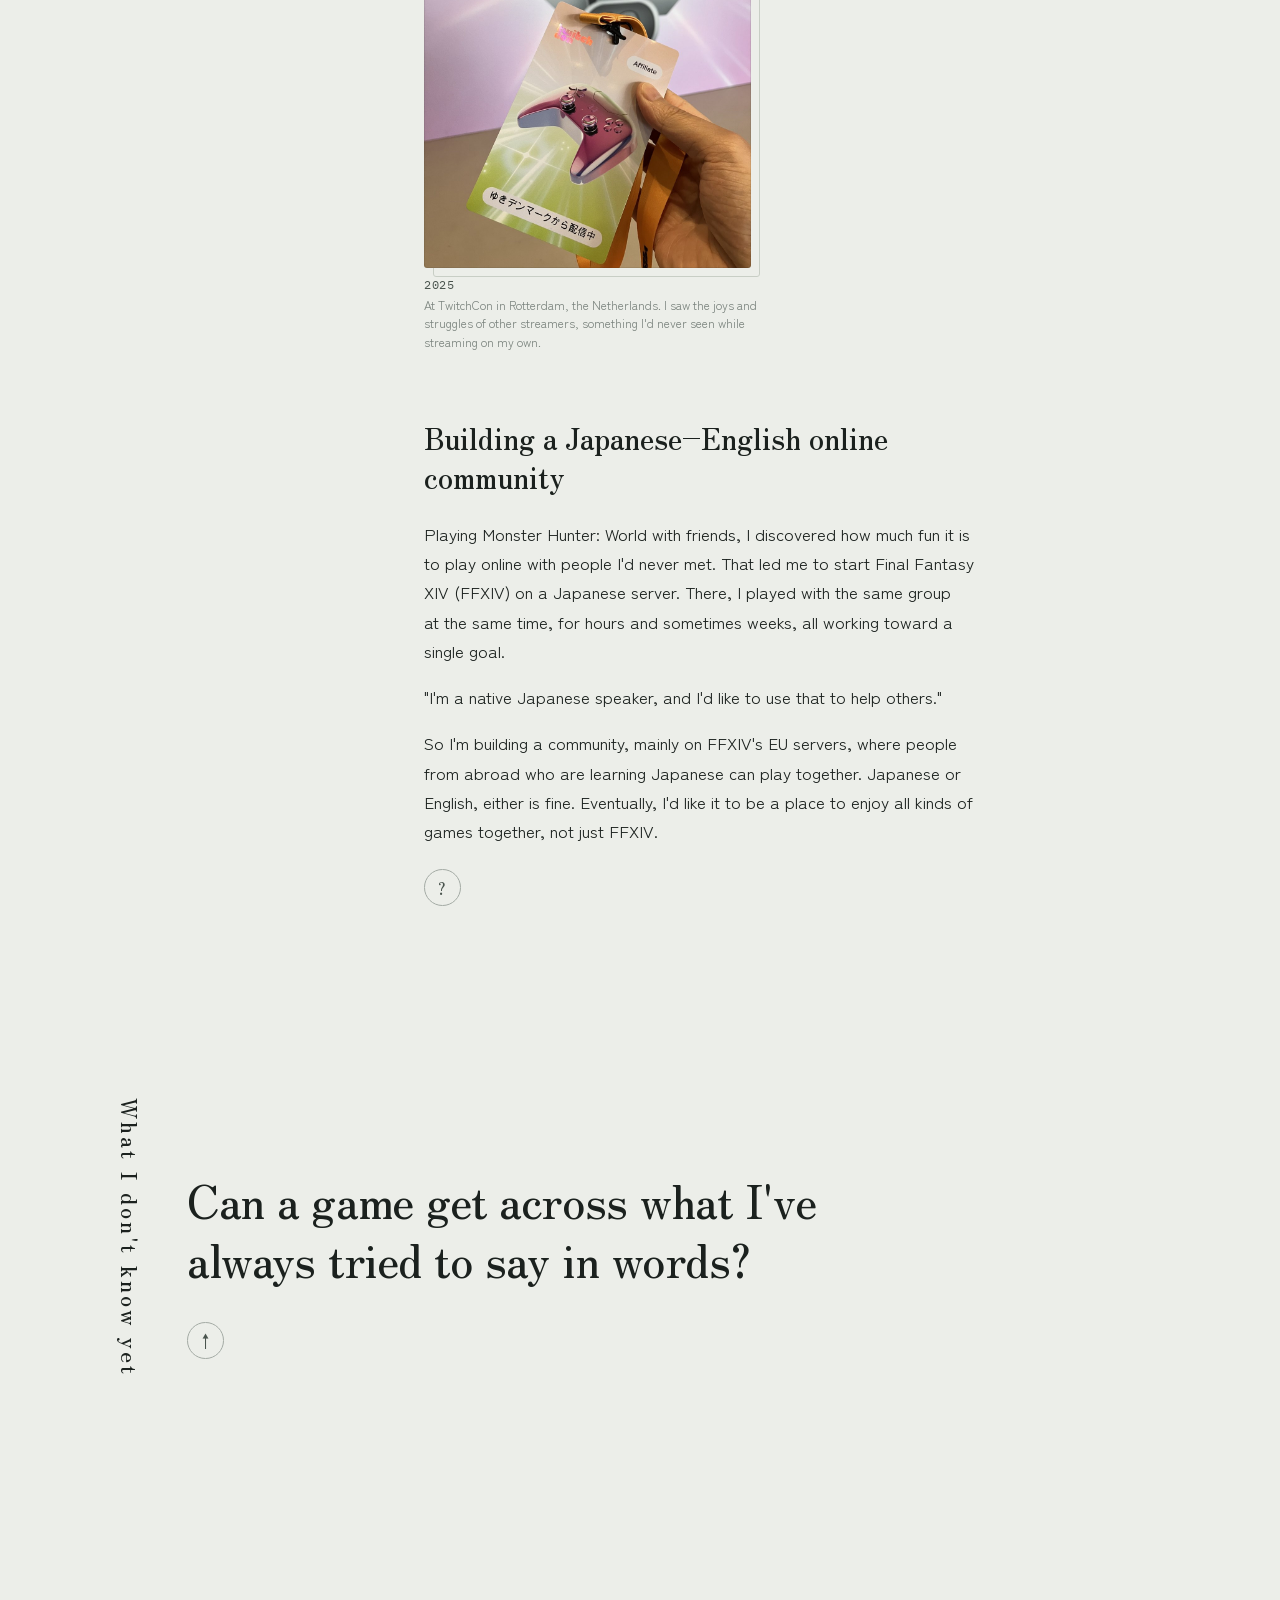
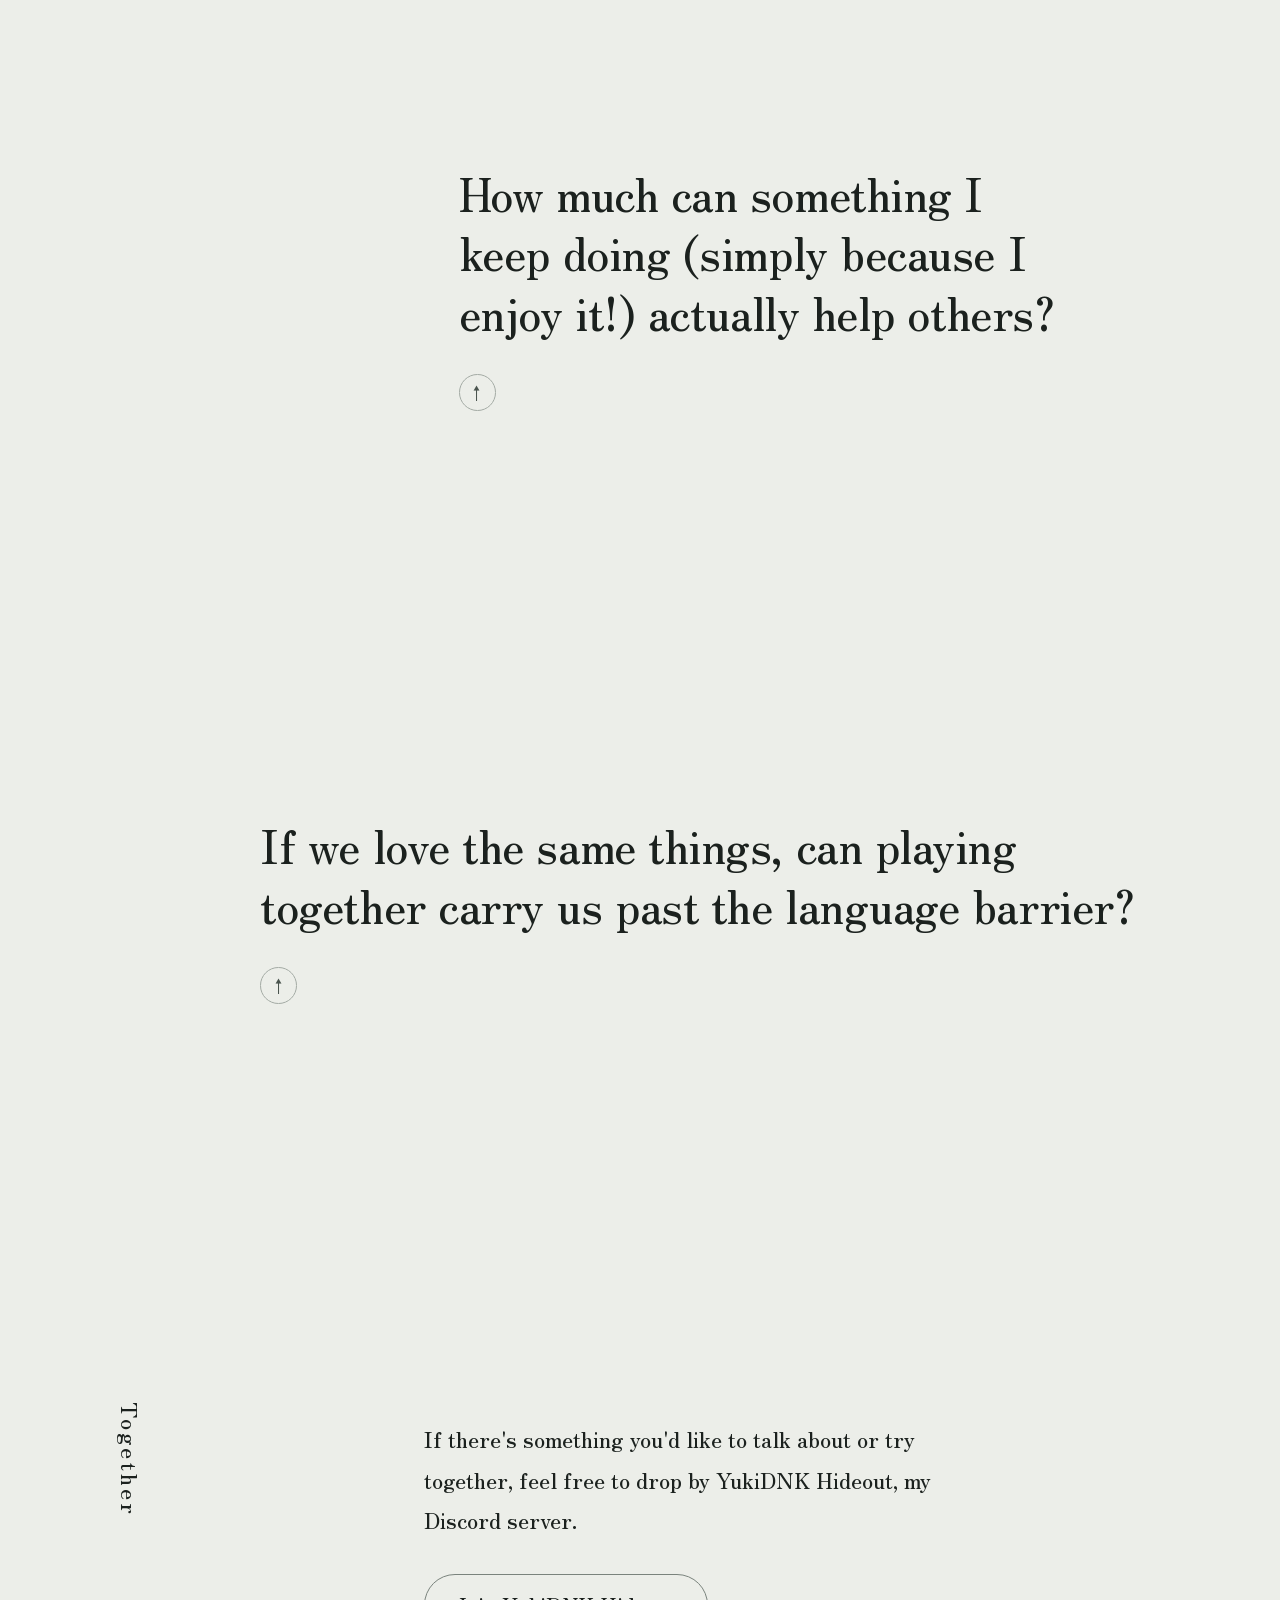
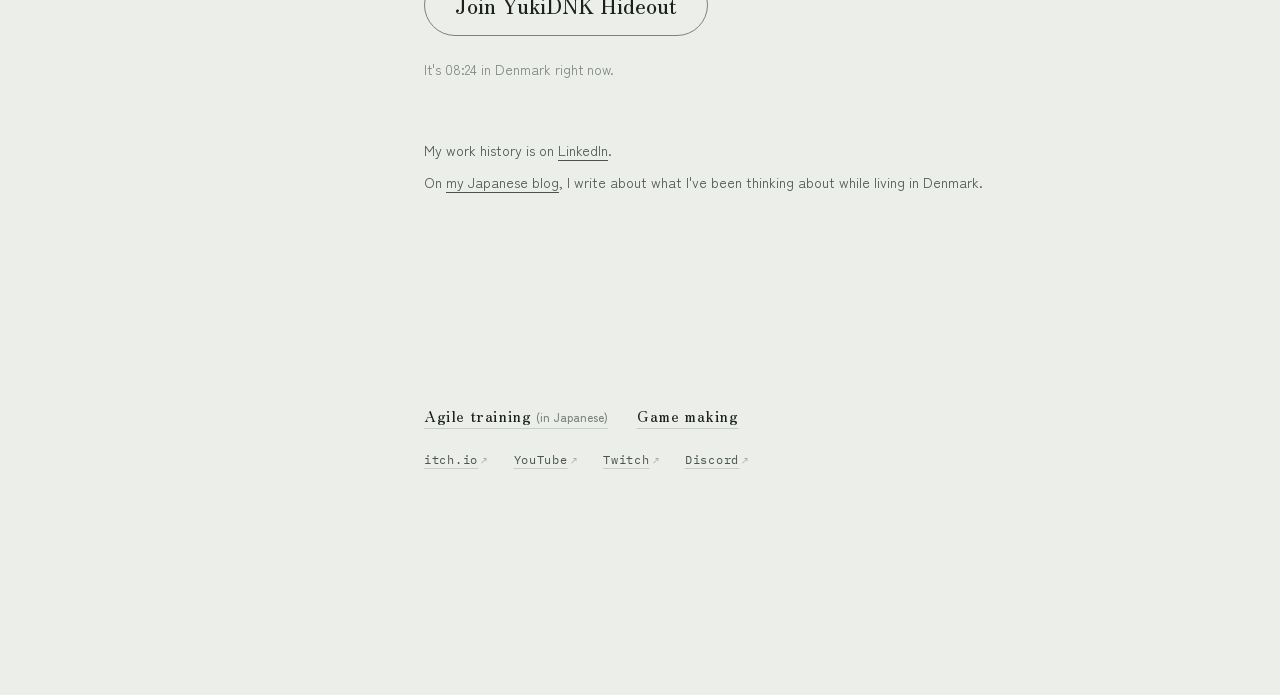
==== commit 05f7b8d9: "テキスト修正" ====
--- a/index.html
+++ b/index.html
@@ -65,7 +65,7 @@
     <p>はじめまして。京都生まれ、大阪育ちで、気づけばデンマークに住んでいるゆきです。</p>
     <p class="now-intro">今はこんなことを試しています。</p>
     <ul class="doing">
-      <li><a class="act" href="#learning">学びや気づきが生まれる研修とゲームづくり</a></li>
+      <li><a class="act" href="#learning">学びや気づきが生まれる研修とゲーム</a></li>
       <li><a class="act" href="#poe2">Path of Exile 2の配信</a></li>
       <li><a class="act" href="#community">日英オンラインコミュニティづくり</a></li>
     </ul>
@@ -351,7 +351,7 @@
   <div class="exps">
 
     <article class="exp" id="learning">
-      <h3><span lang="ja">学びや気づきが生まれる研修とゲームづくり</span><span lang="en">Training and games for learning and discovery</span></h3>
+      <h3><span lang="ja">学びや気づきが生まれる研修とゲーム</span><span lang="en">Training and games for learning and discovery</span></h3>
       <div class="tx" lang="ja">
         <p>ソフトウェア開発以外の分野でアジャイルの考え方を取り入れようとしている組織に向けて、研修やコーチングを提供しています。</p>
         <p>アジャイルは一度聞いてすぐに身につくようなものではありません。だからこそ研修では、話を聞いてもらうだけでなく、ワークショップ形式で自分たちで考えてもらうことを大切にしてきました。</p>
@@ -435,7 +435,7 @@
   <ul class="qs">
     <li id="q-making" data-x=".5" data-sep="150" data-op=".55">
       <p><span lang="ja">言葉で伝えてきたことをゲームに変えても届けられるだろうか</span><span lang="en">Can a game get across what I've always tried to say in words?</span></p>
-      <a class="back" href="#learning"><span aria-hidden="true">↑</span><span class="vh"><span lang="ja">今、試していること：学びや気づきが生まれる研修とゲームづくり</span><span lang="en">What I'm trying now: Training and games for learning and discovery</span></span></a>
+      <a class="back" href="#learning"><span aria-hidden="true">↑</span><span class="vh"><span lang="ja">今、試していること：学びや気づきが生まれる研修とゲーム</span><span lang="en">What I'm trying now: Training and games for learning and discovery</span></span></a>
     </li>
     <li id="q-poe2">
       <p><span lang="ja">自分が面白いと思って続けているだけのことが、どこまで誰かの役に立つんだろう</span><span lang="en">How much can something I keep doing (simply because I enjoy it!) actually help others?</span></p>
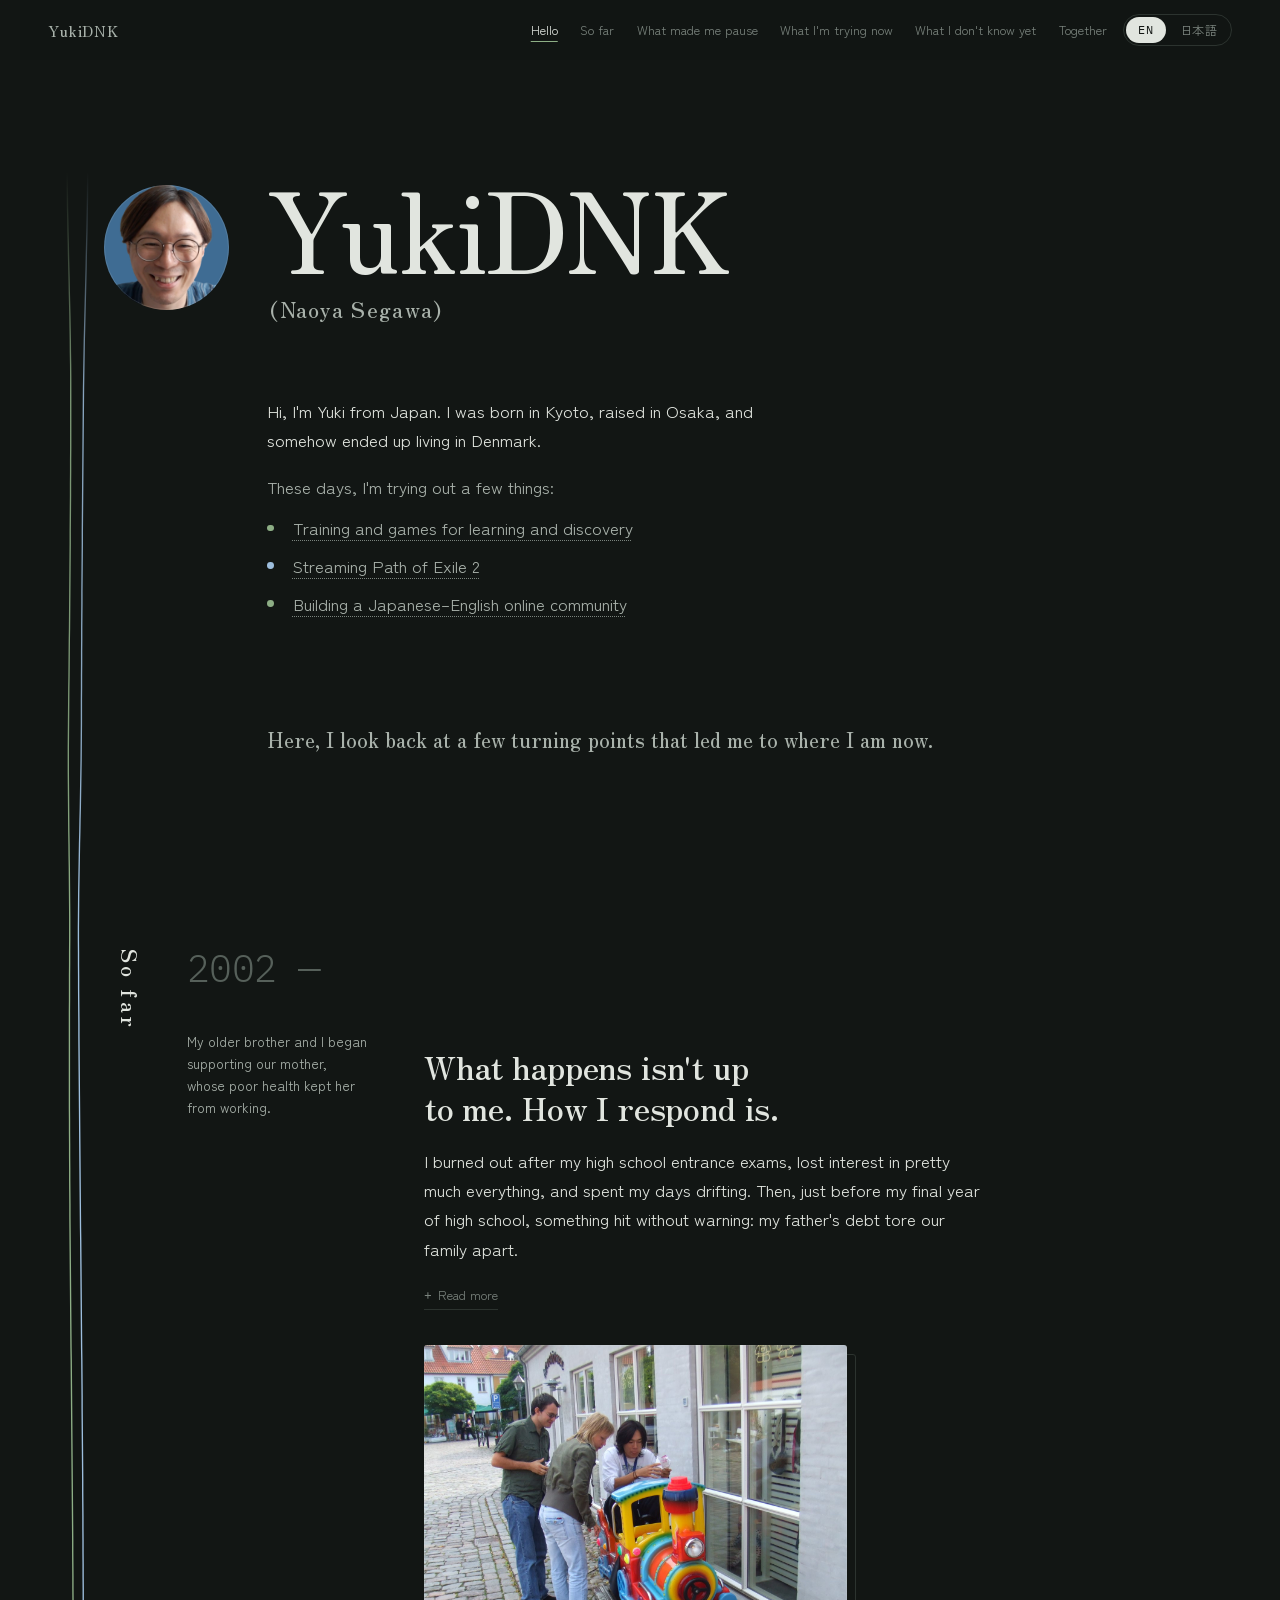
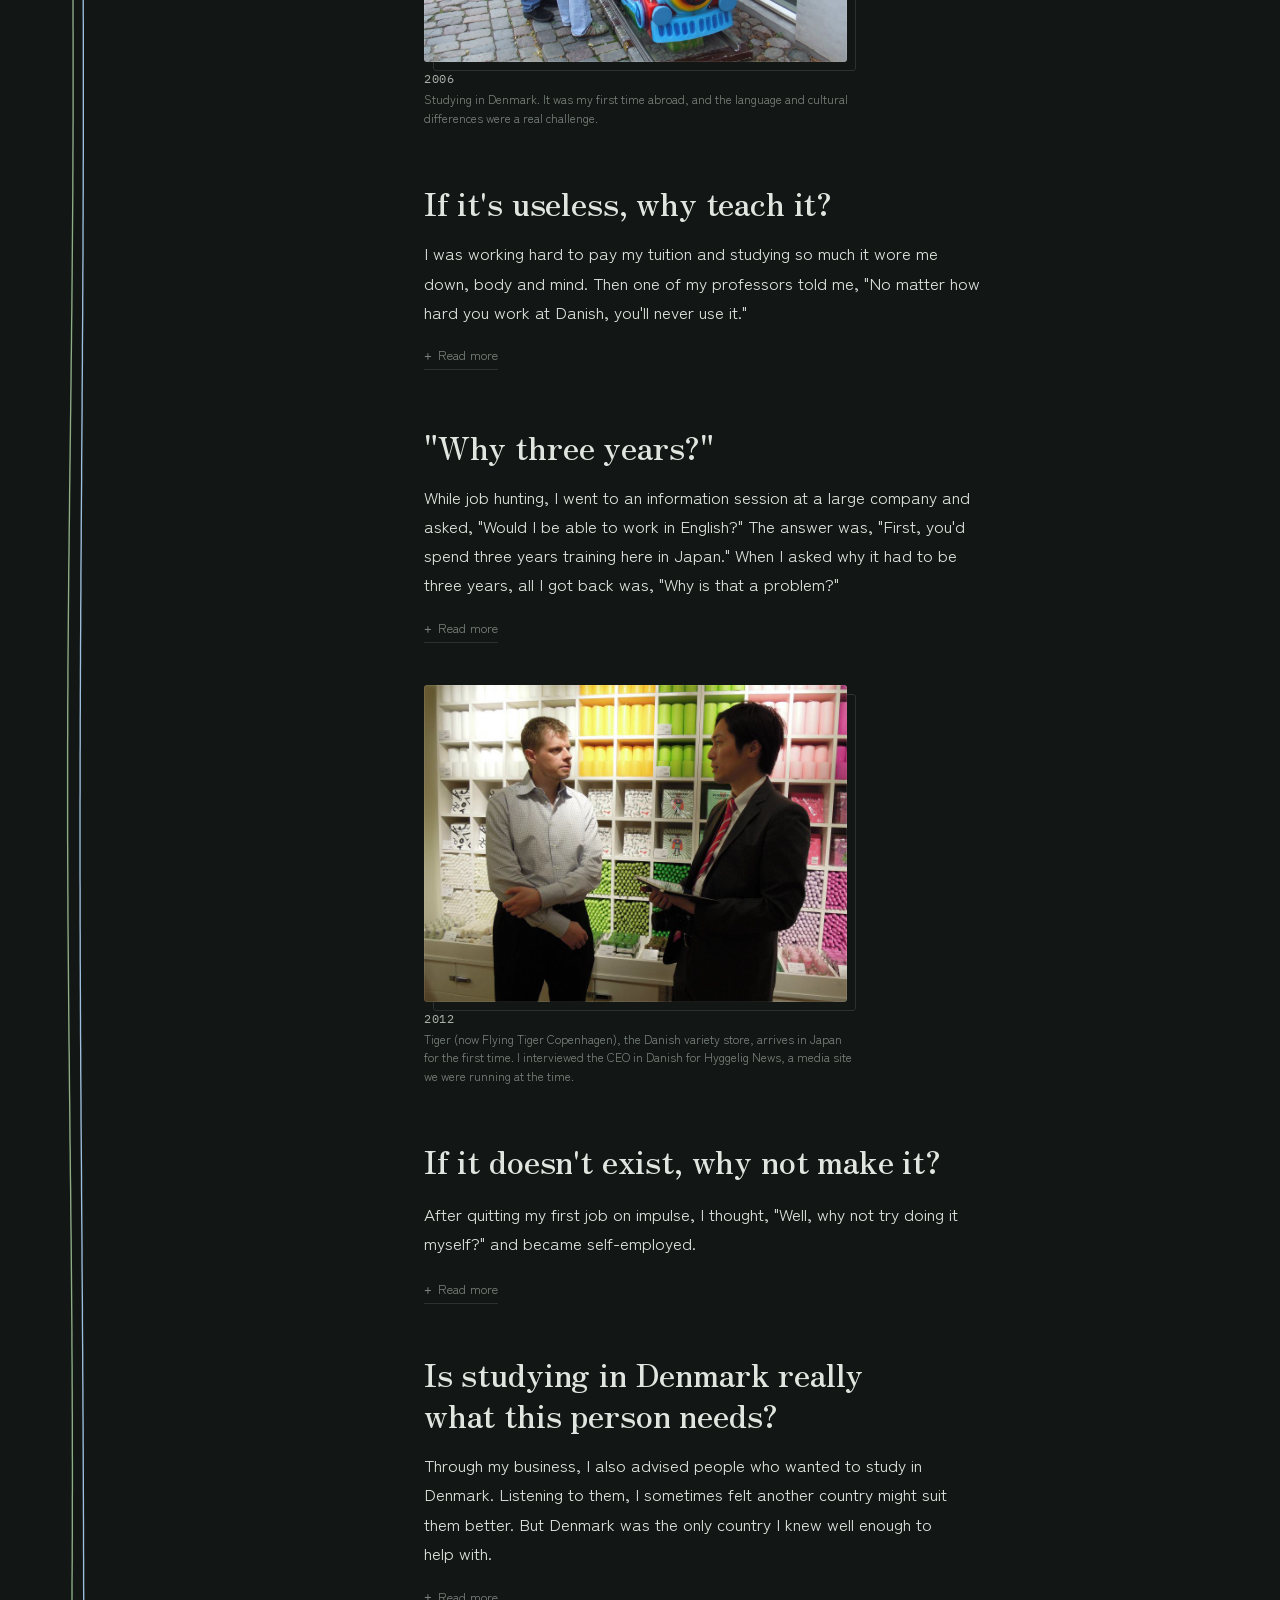
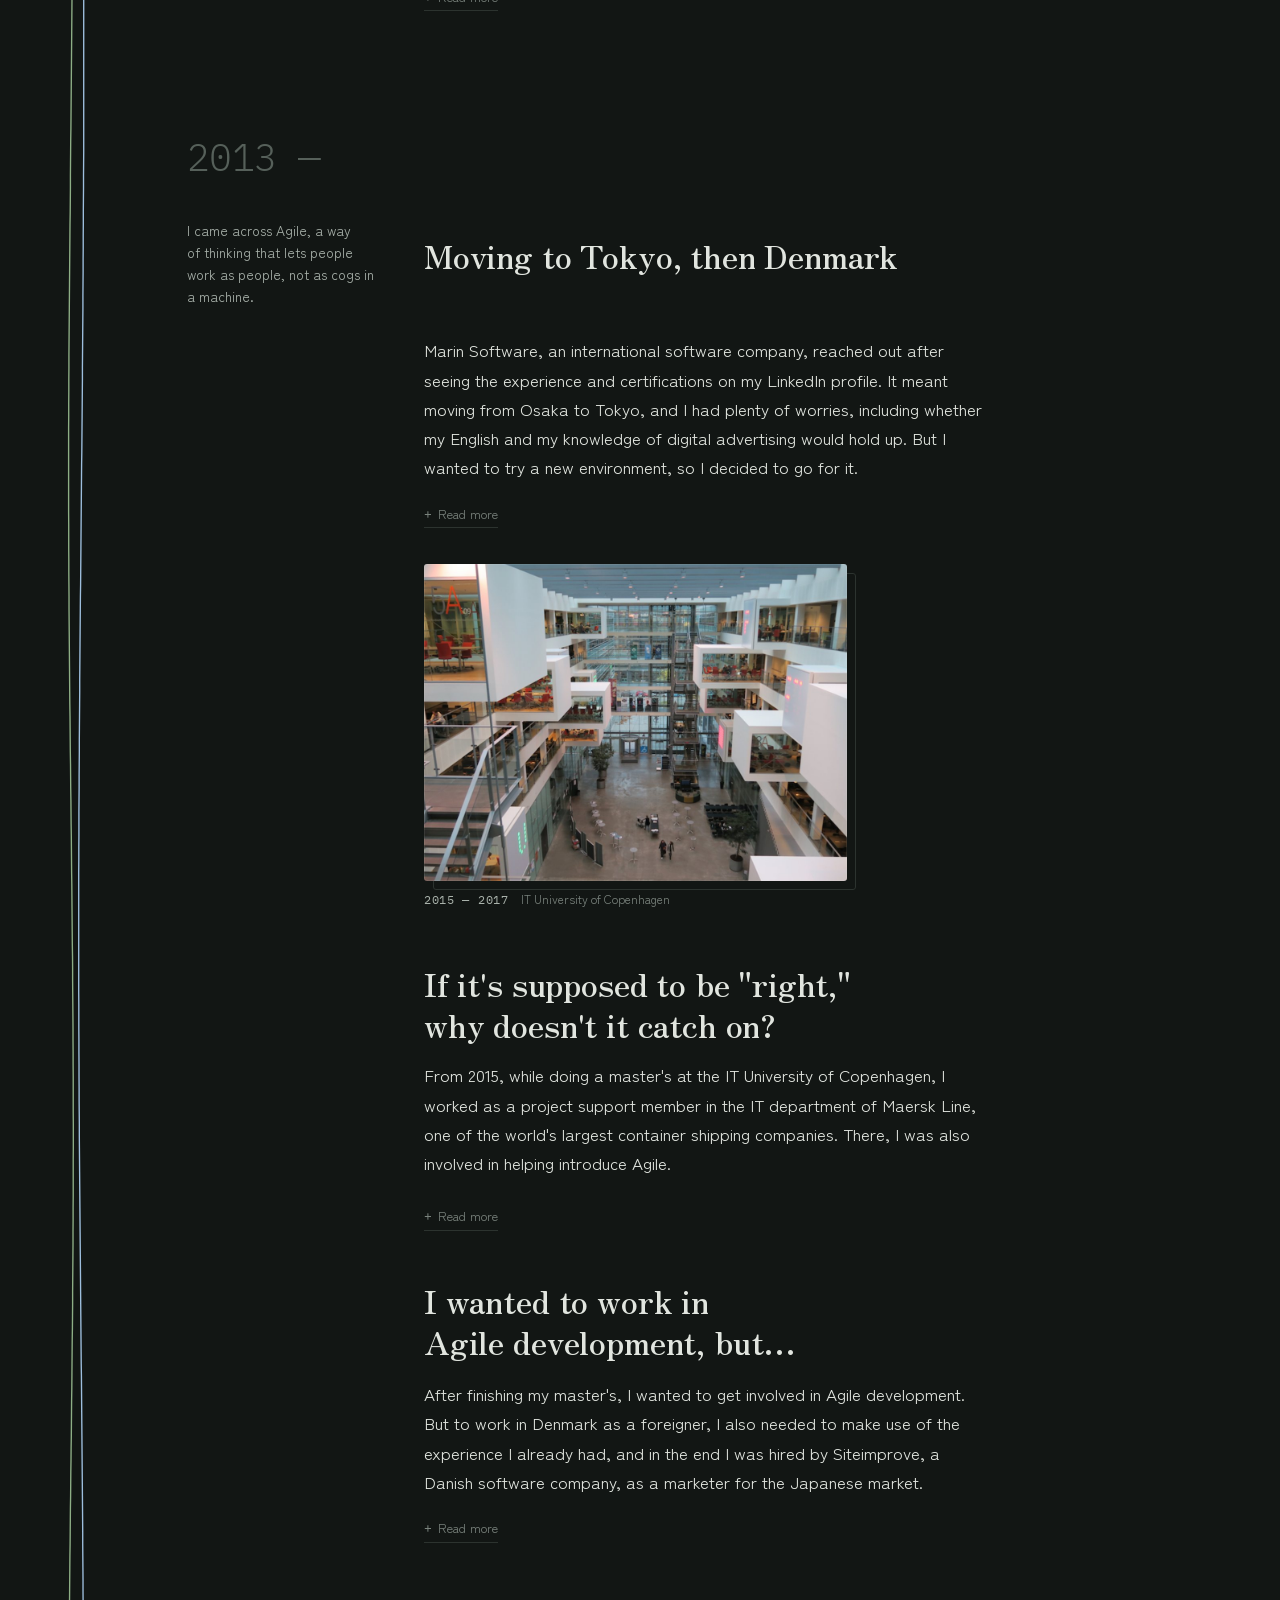
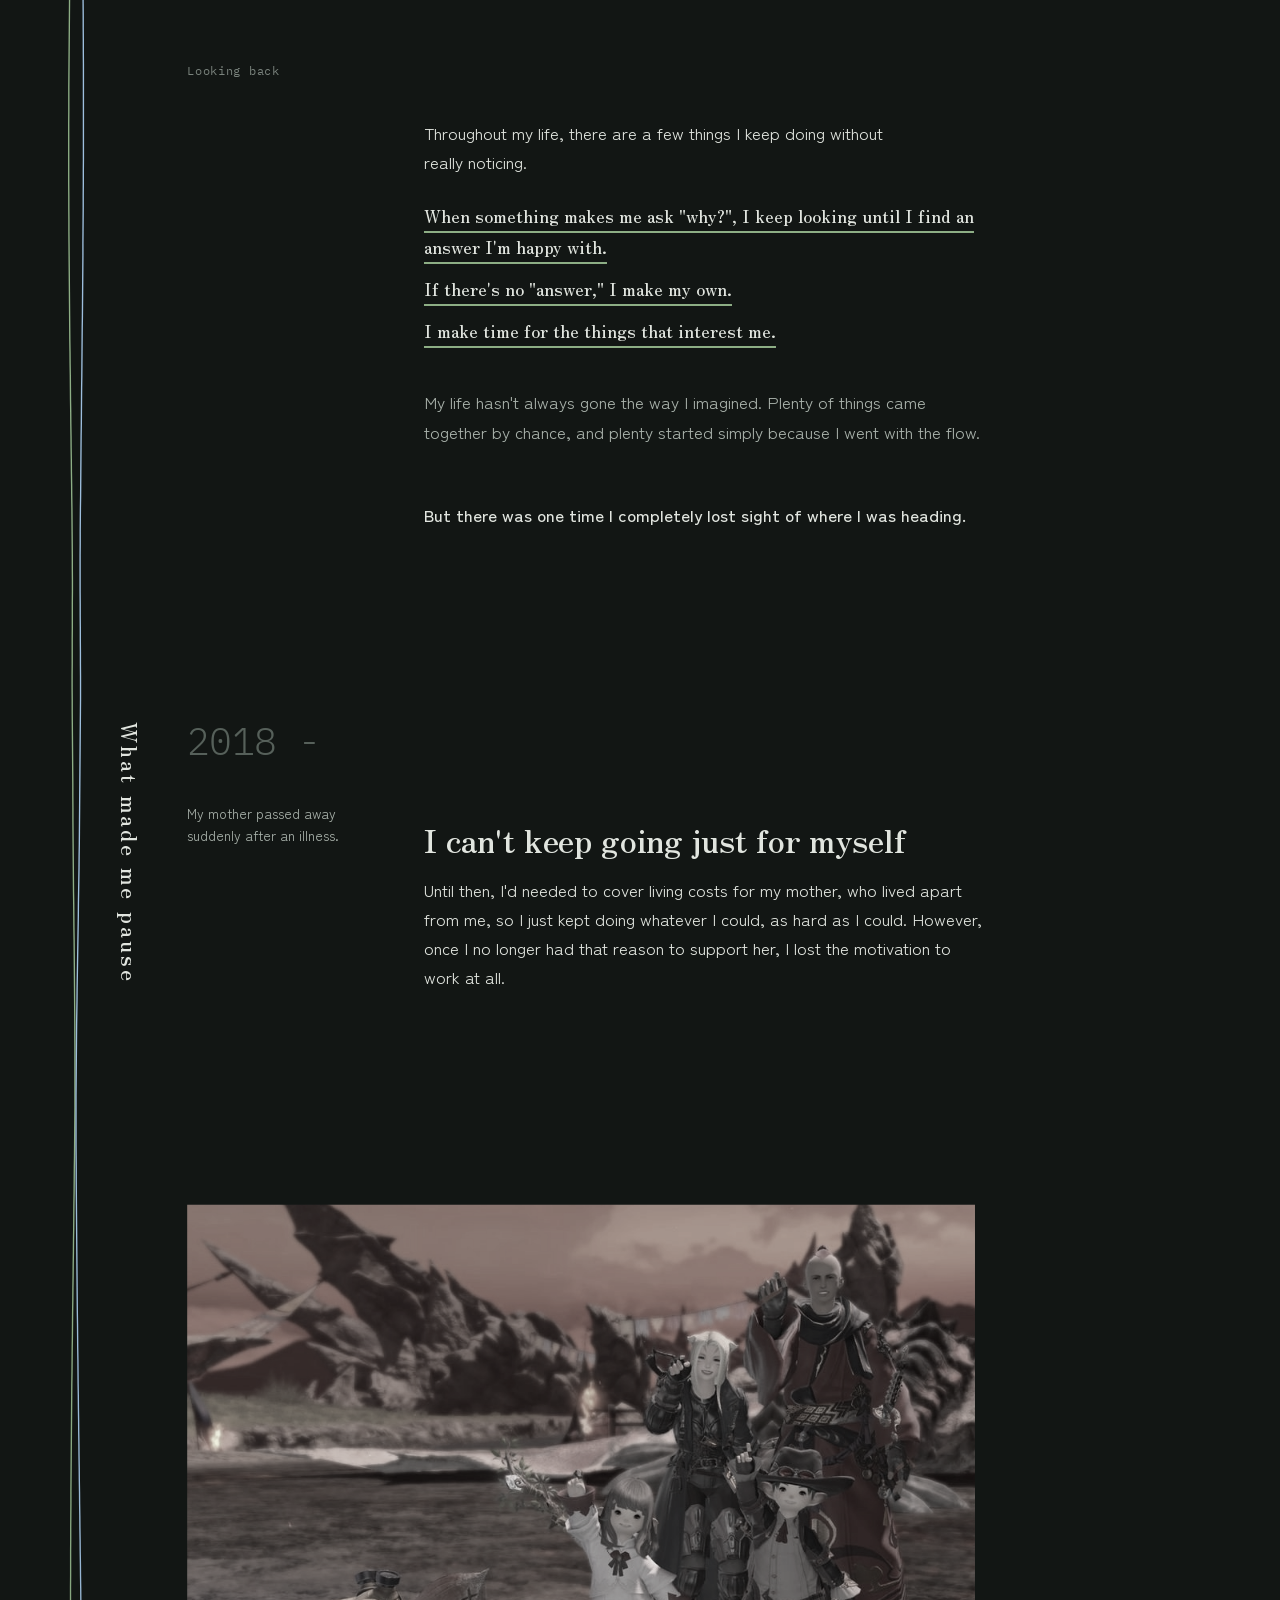
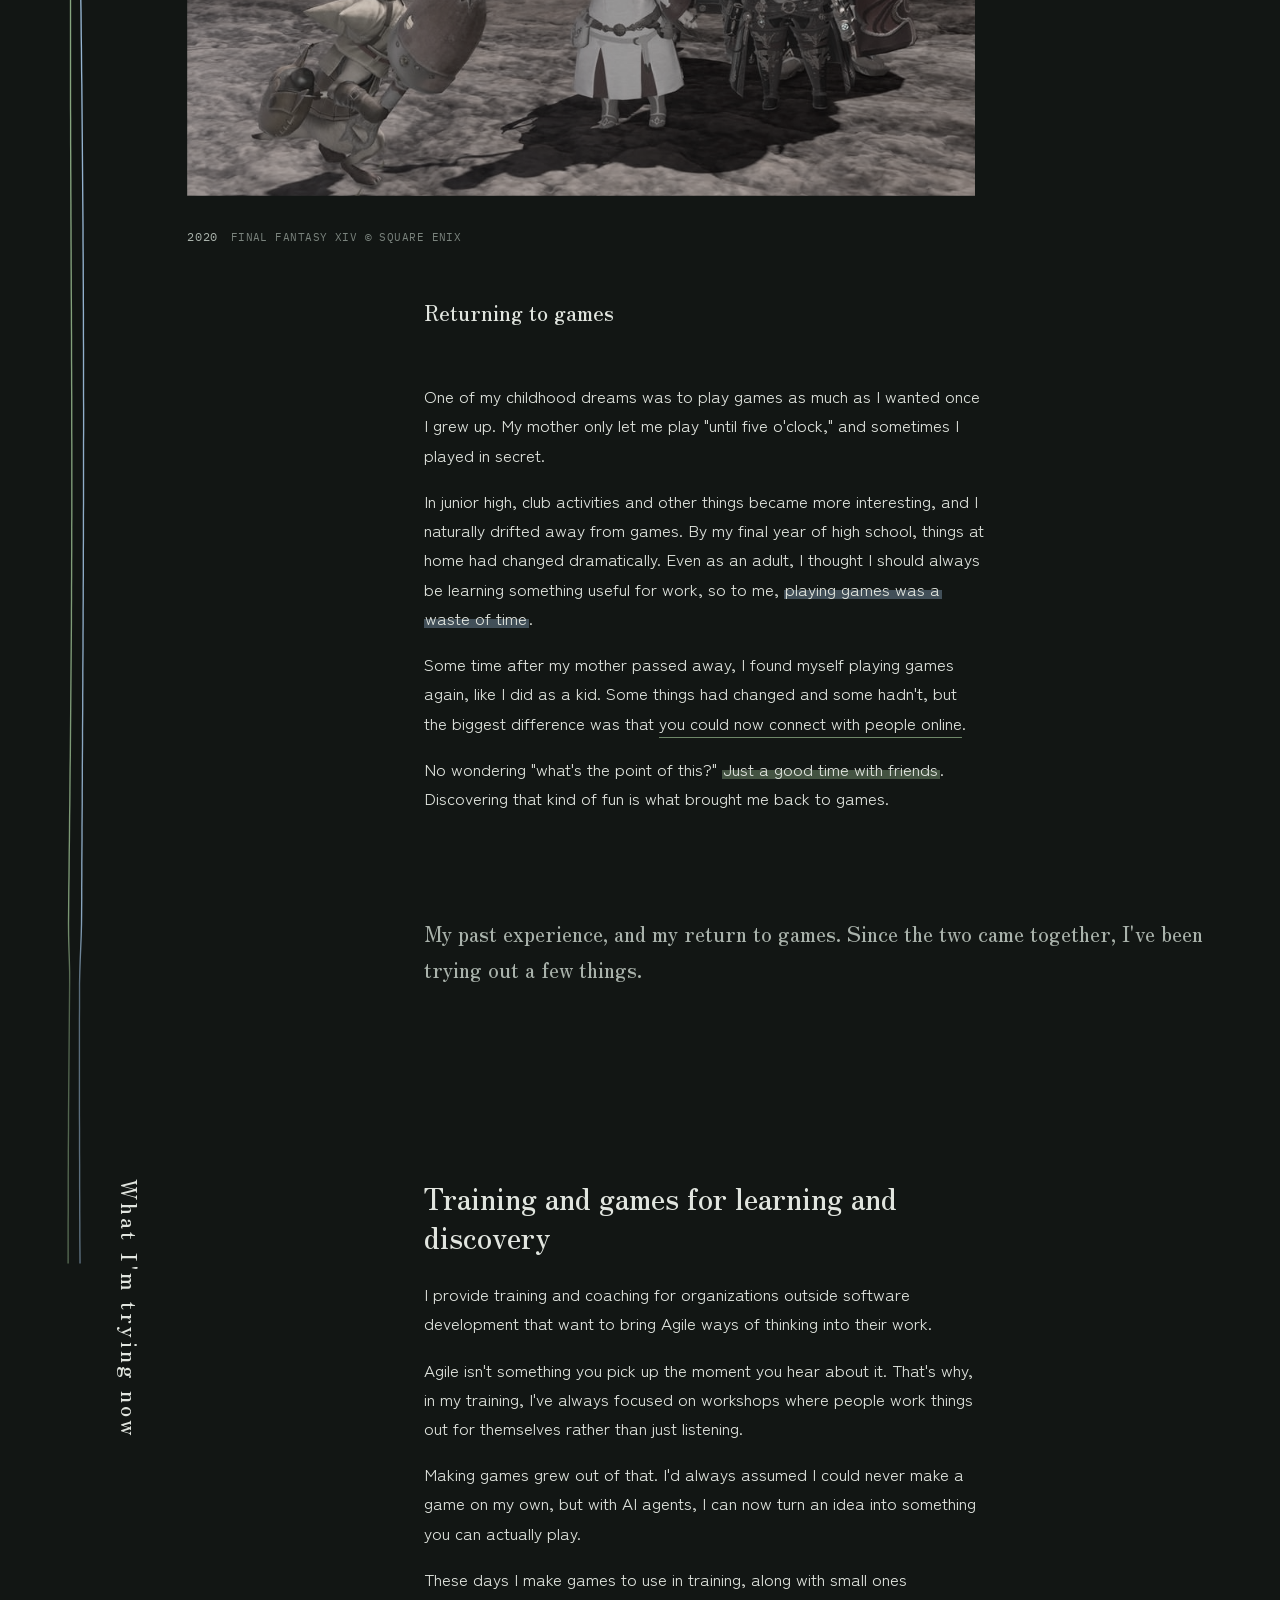
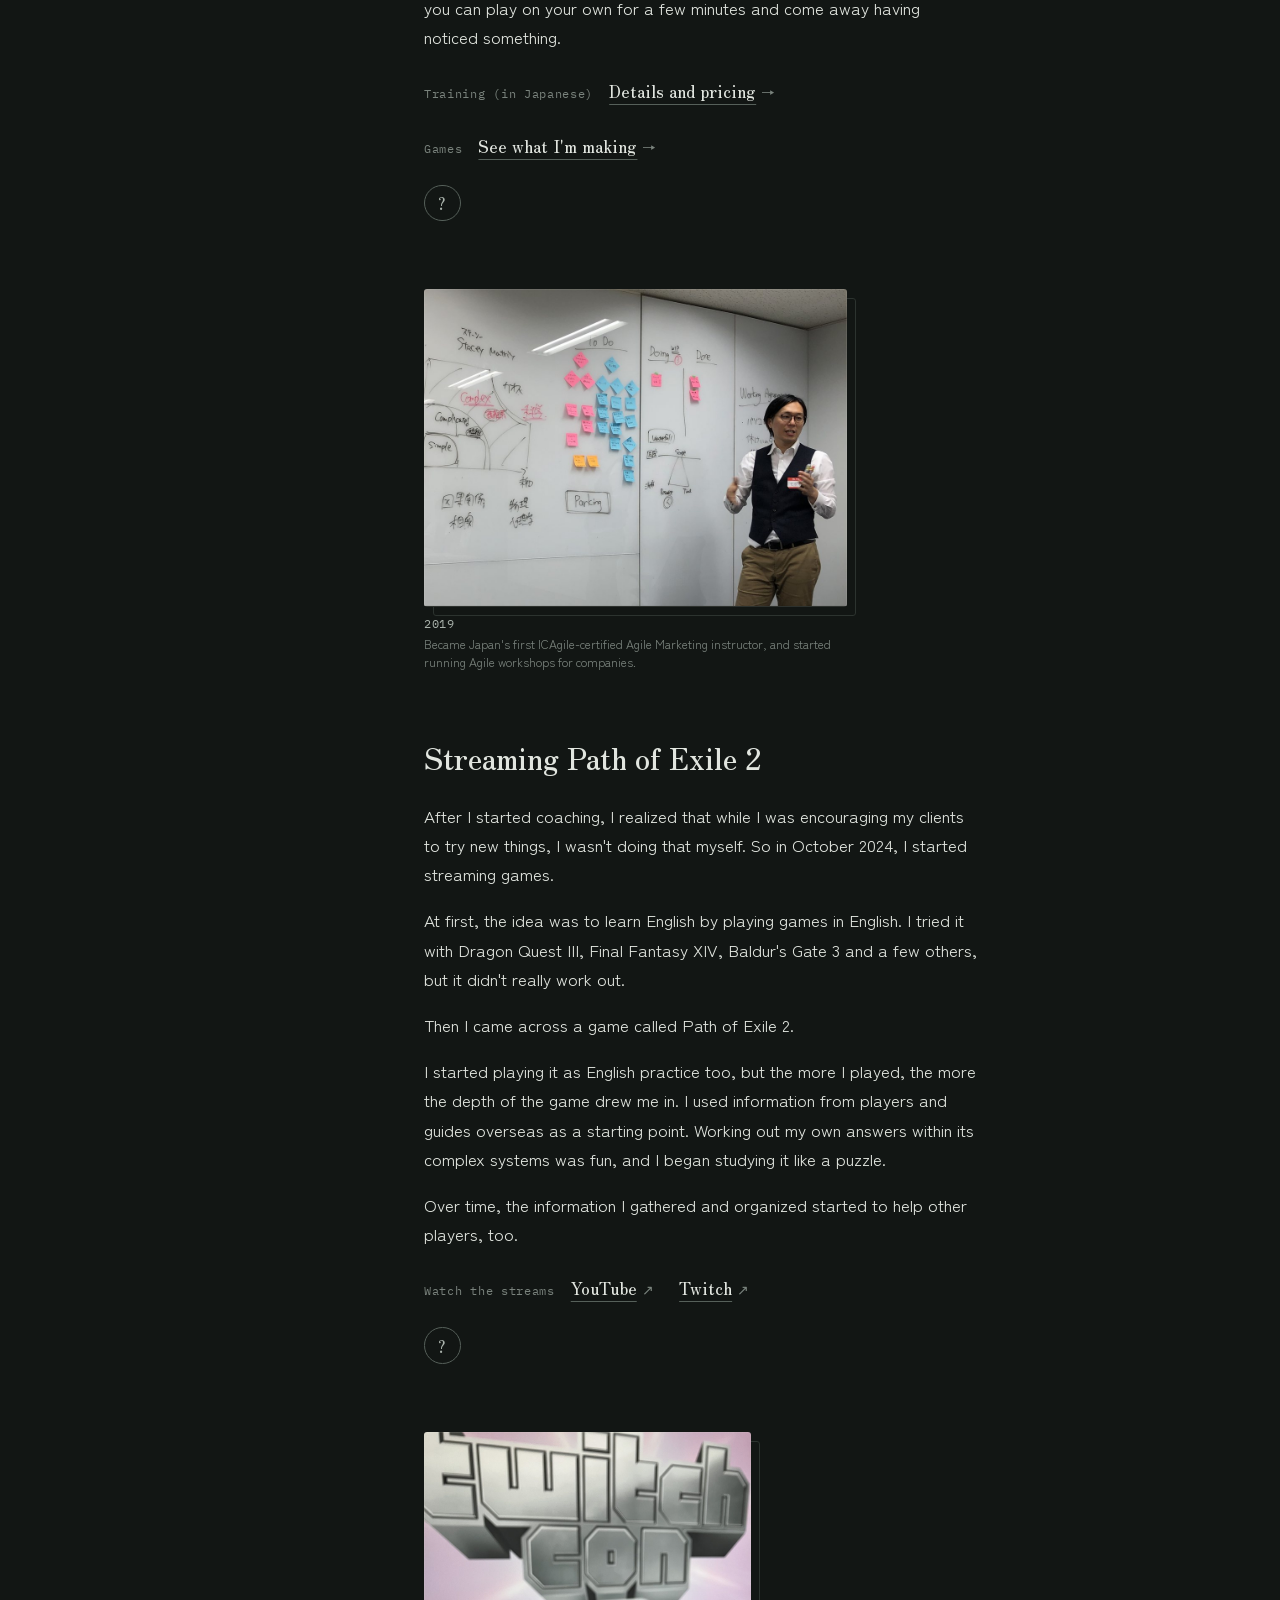
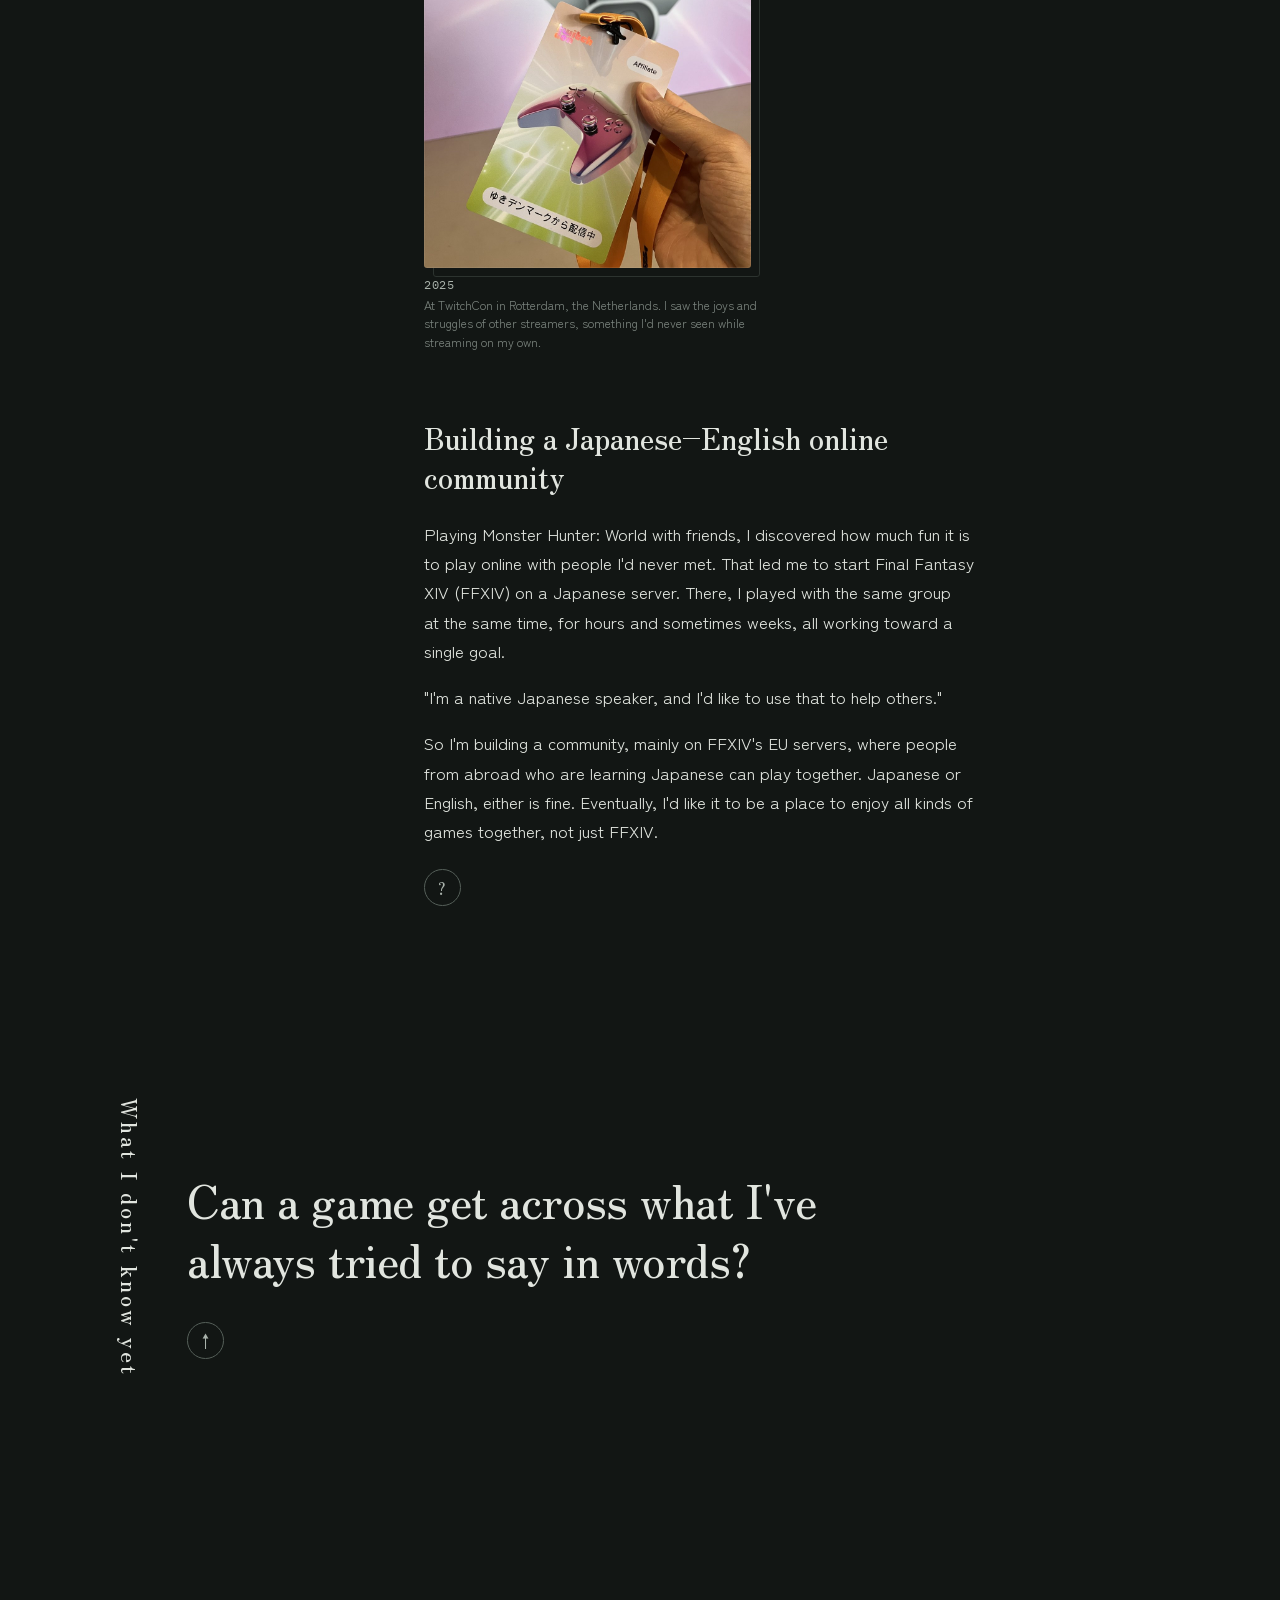
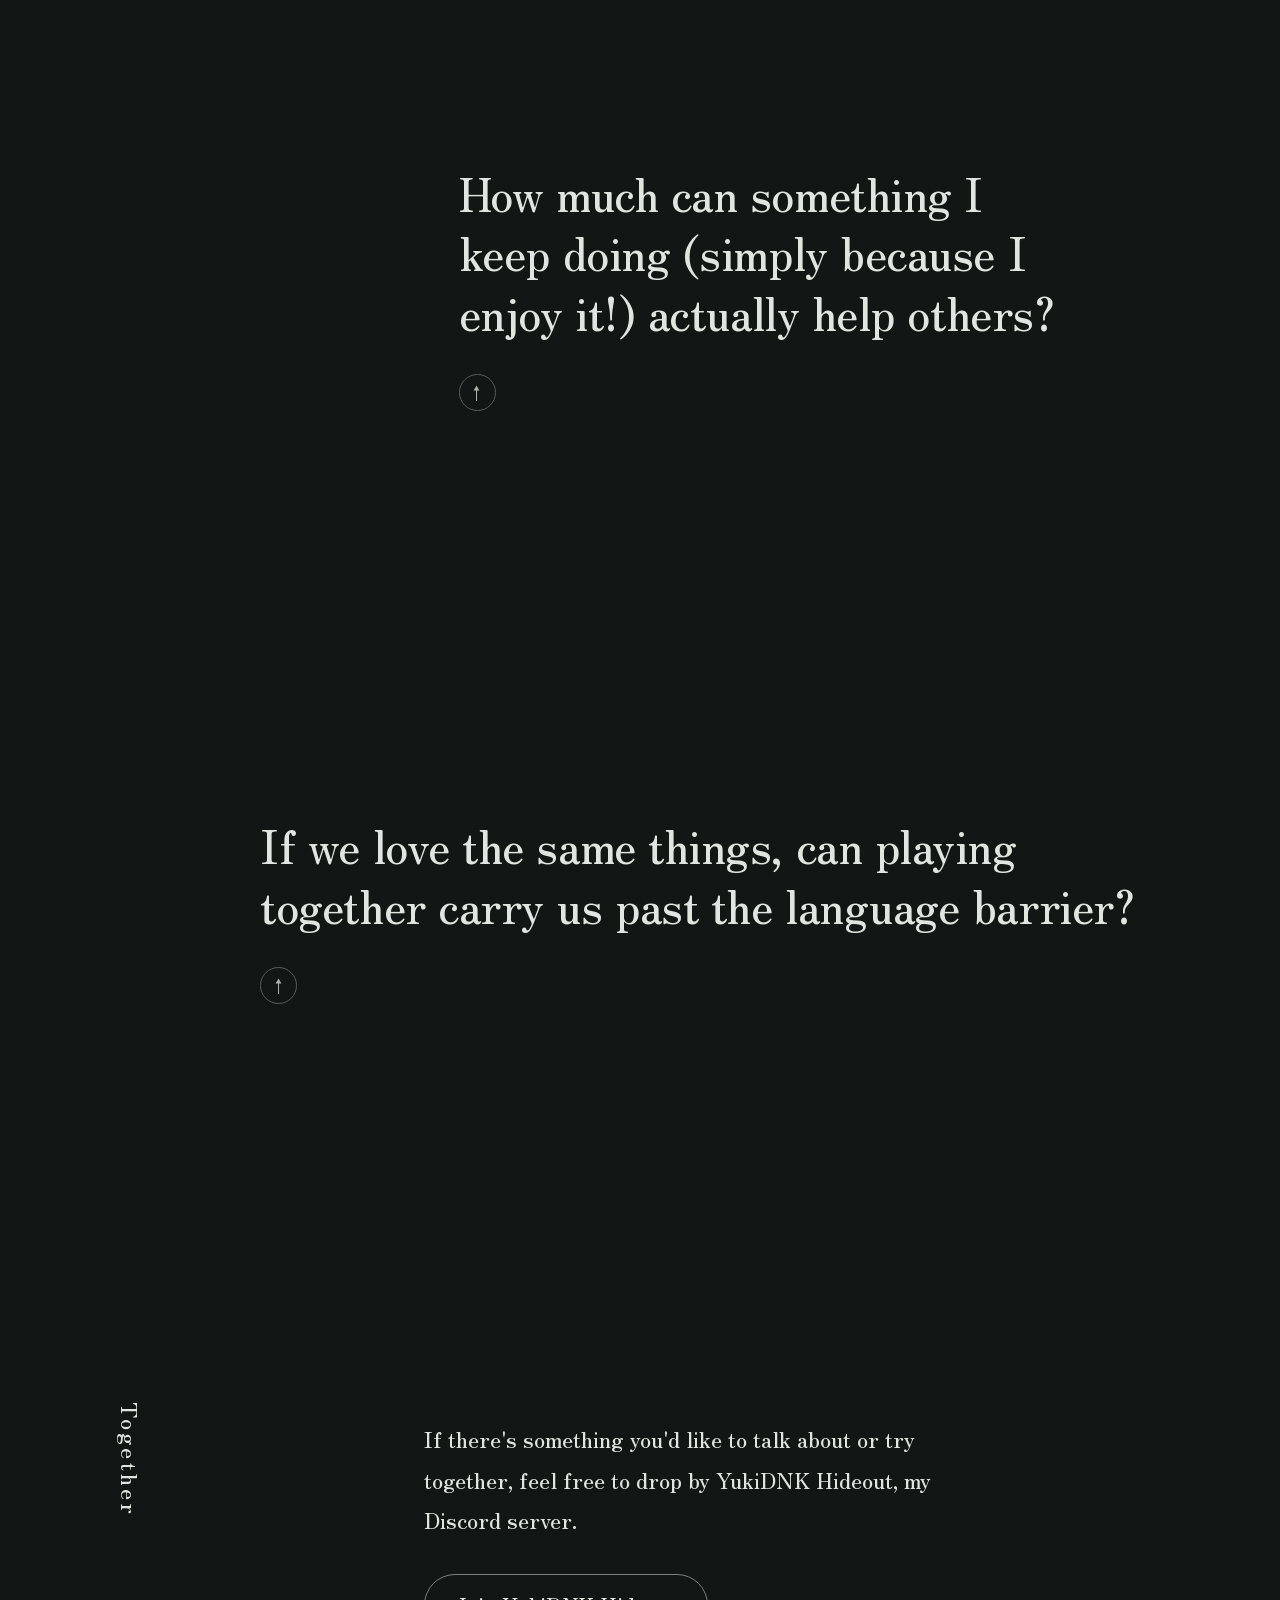
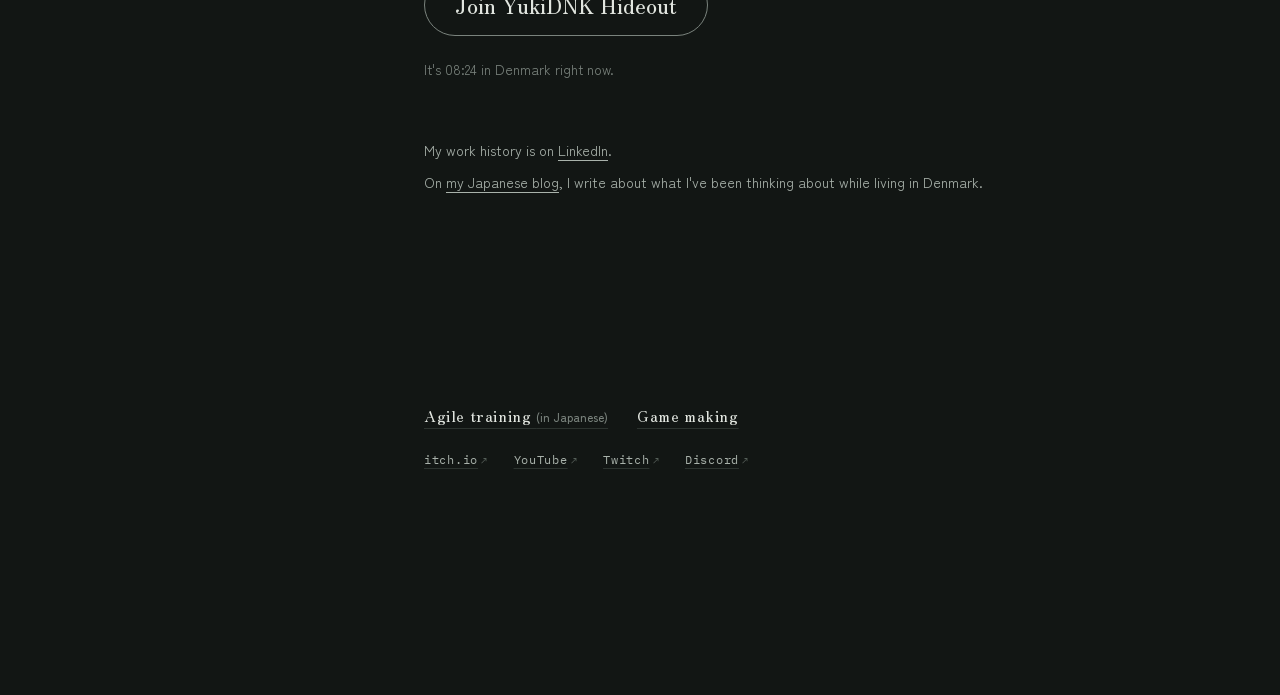
==== commit 7e62a5ca: "デザイン修正" ====
--- a/index.html
+++ b/index.html
@@ -1,5 +1,5 @@
 <!doctype html>
-<html lang="en" data-lang="en">
+<html lang="en" data-lang="en" data-theme="dark">
 <head>
 <meta charset="utf-8">
 <meta name="viewport" content="width=device-width, initial-scale=1, viewport-fit=cover">
--- a/assets/css/style.css
+++ b/assets/css/style.css
@@ -12,7 +12,7 @@
   --ink-4:   #A3AAA4;
   --rule:    #C8CEC5;
   --line-a:  #5F8159;   /* moss  */
-  --line-b:  #7082AA;   /* slate */
+  --line-b:  #3F6C93;   /* deep blue (same as --focus) */
   --focus:   #3F6C93;
 
   --thread-w: 56px;
@@ -38,7 +38,7 @@
     --ink-4:   #56605A;
     --rule:    #2C332F;
     --line-a:  #8DAE85;
-    --line-b:  #97A6CC;
+    --line-b:  #9DBEDD;
     --focus:   #9DBEDD;
     color-scheme: dark;
   }
@@ -52,7 +52,7 @@
   --ink-4:   #56605A;
   --rule:    #2C332F;
   --line-a:  #8DAE85;
-  --line-b:  #97A6CC;
+  --line-b:  #9DBEDD;
   --focus:   #9DBEDD;
   color-scheme: dark;
 }
